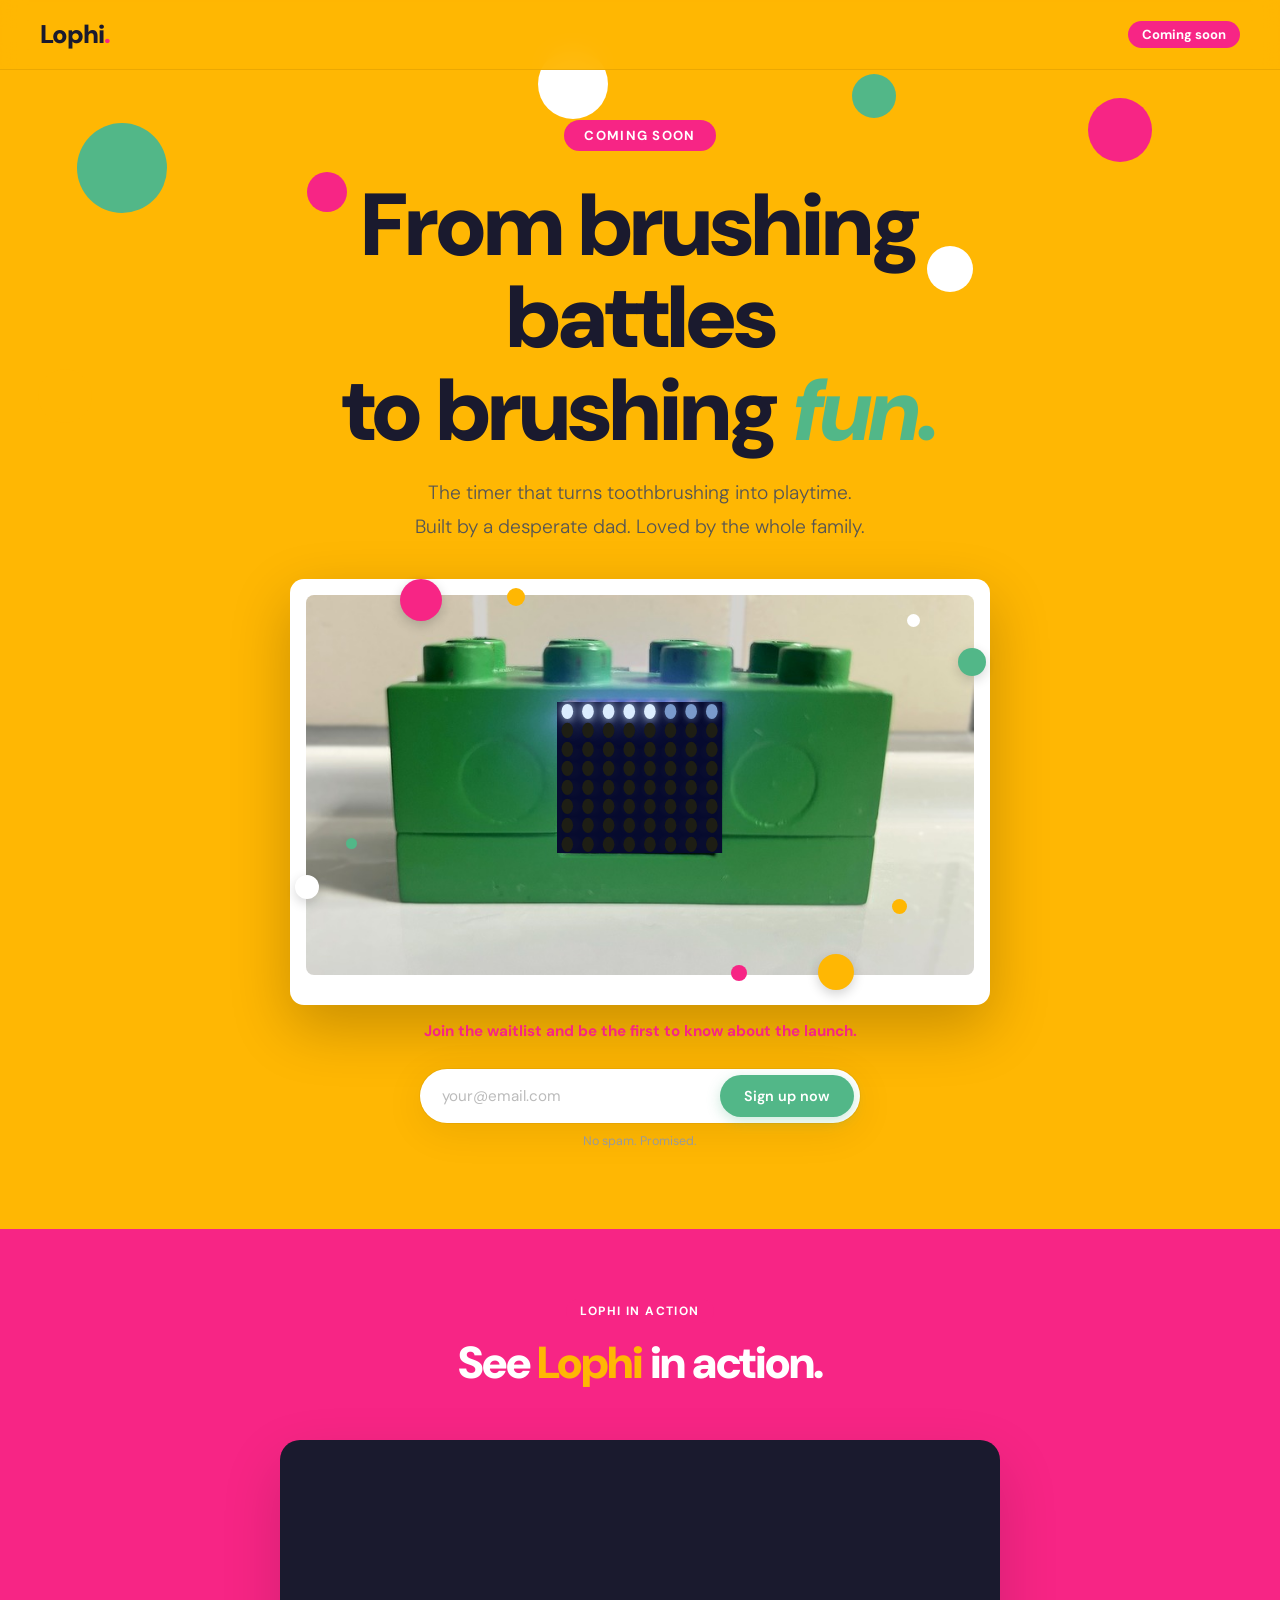
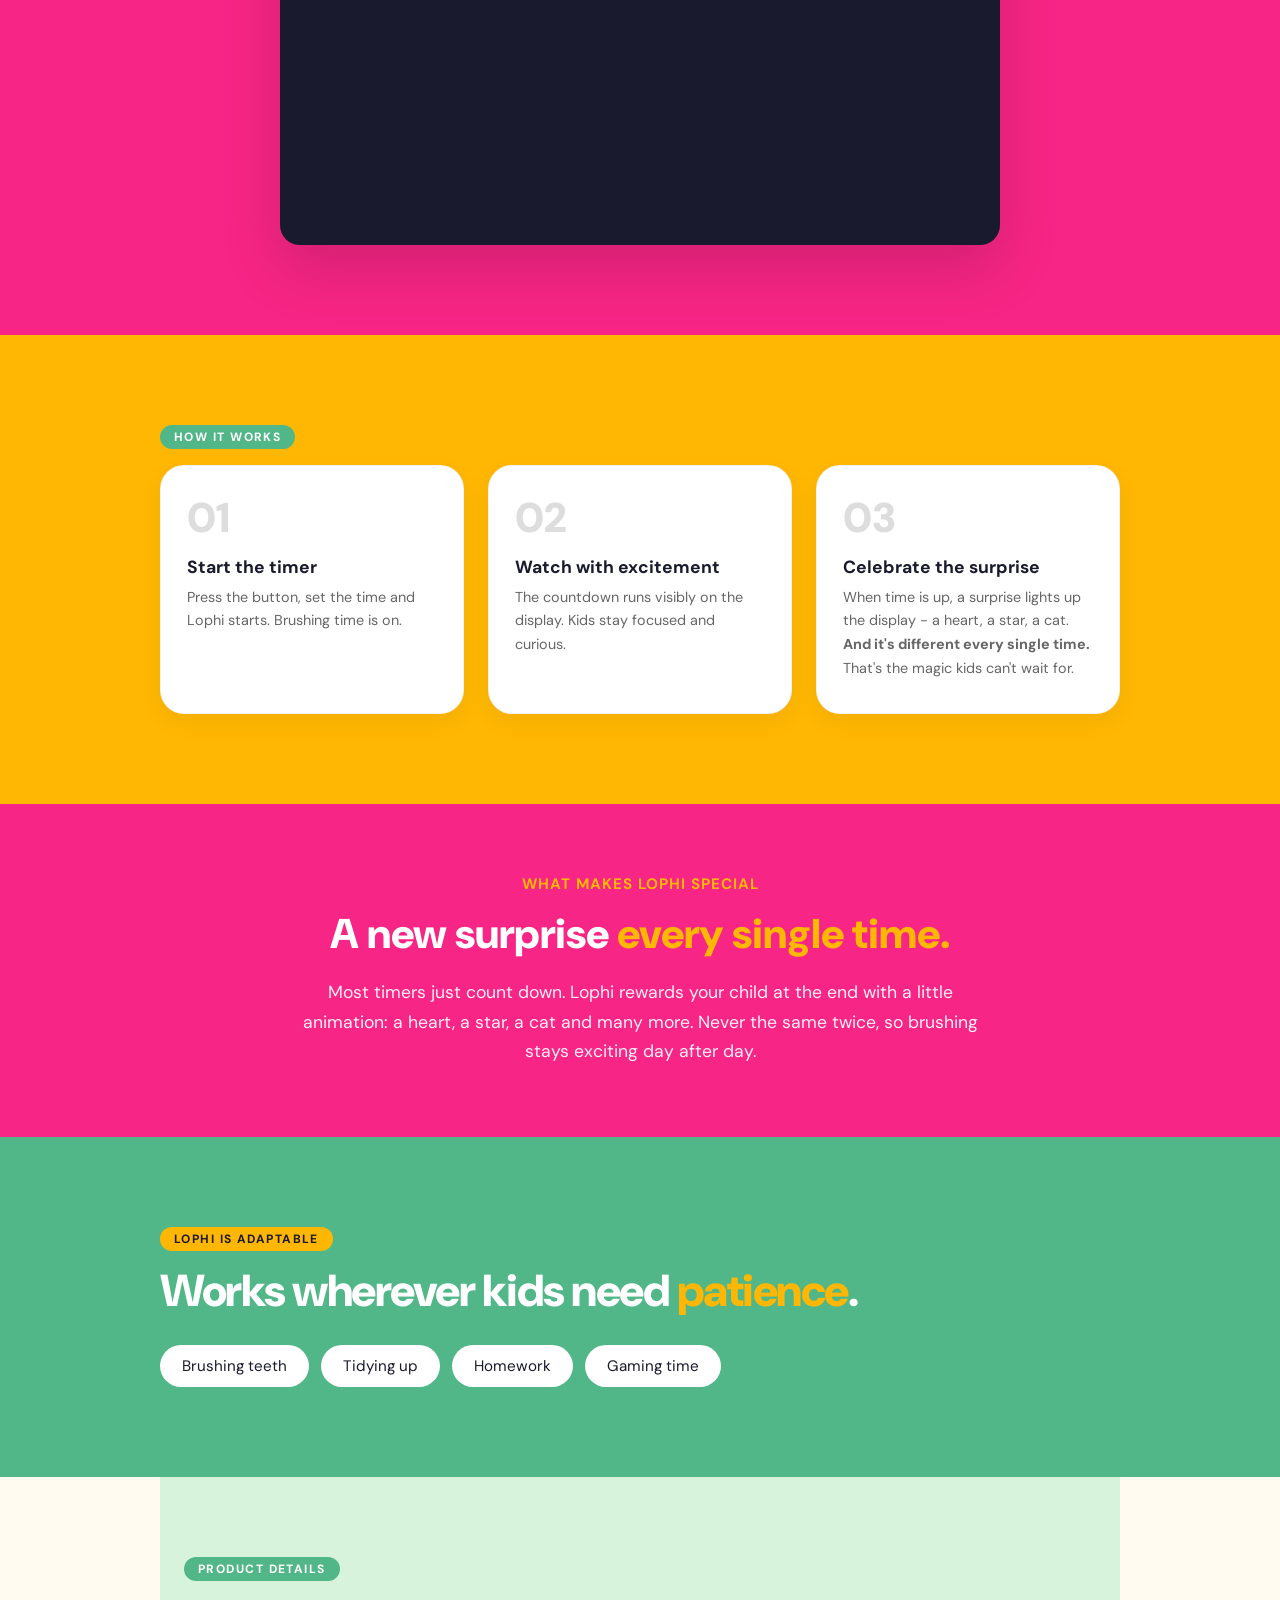
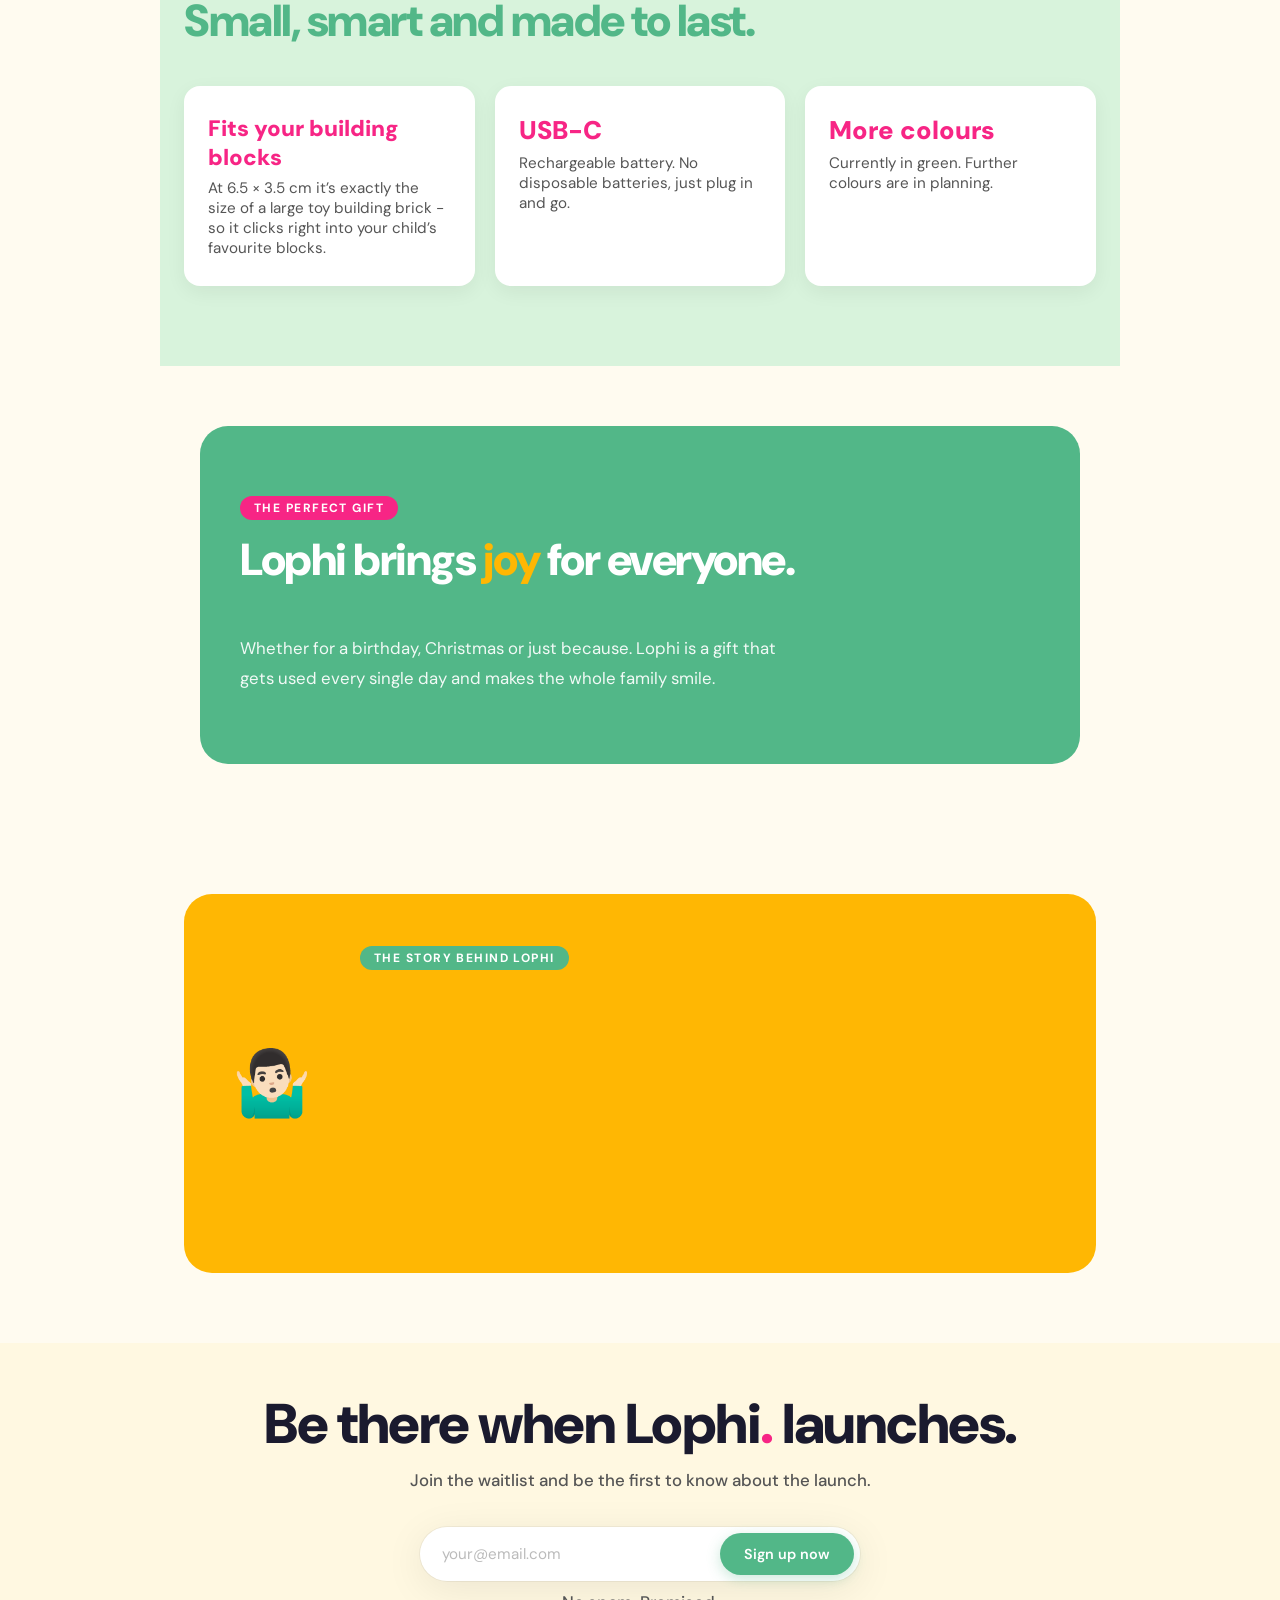
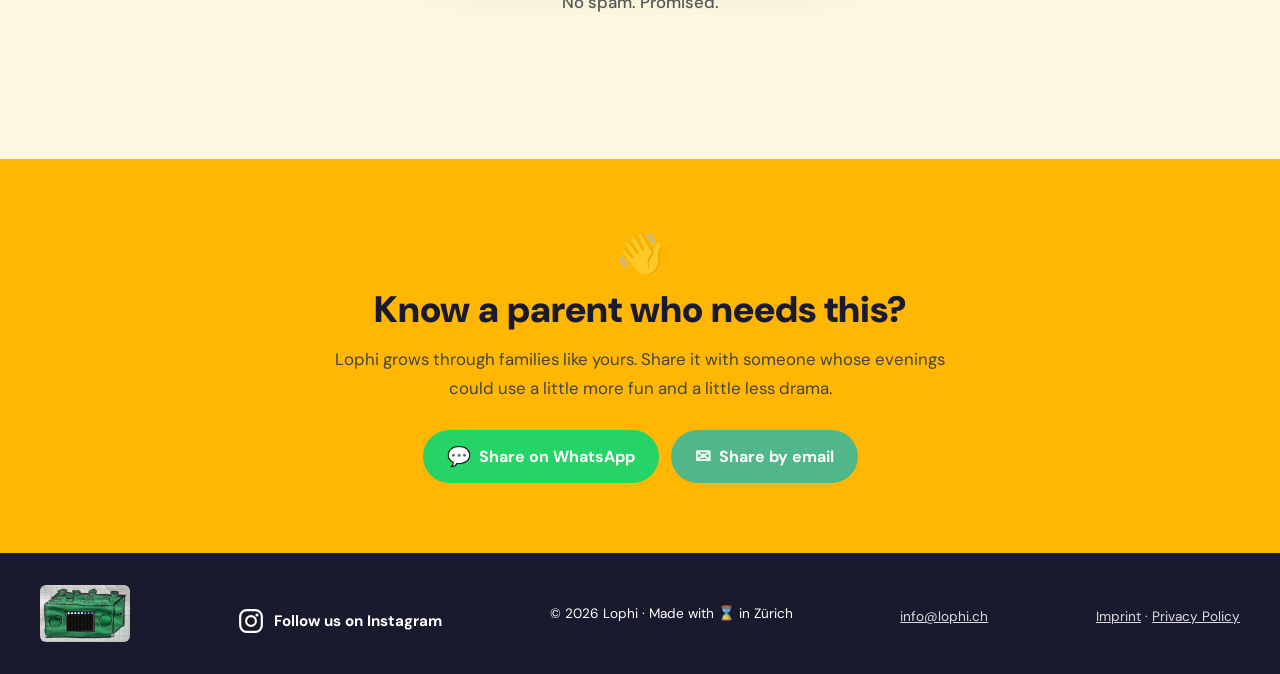
==== index.html @ 9a879c63 "update" ====
<!--
Created by: reschmann
Last Updated: 2026-06-12
-->
<!DOCTYPE html>
<html lang="en">
<head>
<meta charset="UTF-8">
<meta name="google-site-verification" content="Vg7aLZ9QZycex9nQWI8i2uKVIHN4Tl6NY2hvF-HT9O4" />
<meta name="viewport" content="width=device-width, initial-scale=1.0">
<title>. Lophi - time made fun .</title>

<!-- ===== SOCIAL / WHATSAPP PREVIEW ===== -->
<meta property="og:type" content="website">
<meta property="og:title" content="Lophi – From brushing battles to brushing fun.">
<meta property="og:description" content="The timer that turns toothbrushing into playtime. Join the waitlist!">
<meta property="og:image" content="https://www.lophi.ch/lophi-preview.png">
<meta property="og:image:width" content="1040">
<meta property="og:image:height" content="662">
<meta property="og:url" content="https://www.lophi.ch/">
<meta property="og:site_name" content="Lophi">

<!-- Twitter Card -->
<meta name="twitter:card" content="summary_large_image">
<meta name="twitter:title" content="Lophi – From brushing battles to brushing fun.">
<meta name="twitter:description" content="The timer that turns toothbrushing into playtime. Join the waitlist!">
<meta name="twitter:image" content="https://www.lophi.ch/lophi-preview.png">

<meta name="description" content="The timer that turns toothbrushing into playtime. Built by a desperate dad. Join the waitlist!">
<link href="https://fonts.googleapis.com/css2?family=DM+Sans:wght@300;400;500;900&display=swap" rel="stylesheet">
<link rel="stylesheet" href="style.css">
</head>
<body id="top">

<nav>
  <a class="logo" href="#top" aria-label="Home - back to top">Lophi<span>.</span></a>
  <div class="nav-badge">Coming soon</div>
</nav>

<section class="hero">
  <!-- Playful decorations (top + edges only, away from text) -->
  <div class="hero-deco" style="width:90px; height:90px; background:#52B788; top:10%; left:6%;"></div>
  <div class="hero-deco" style="width:64px; height:64px; background:#F72585; top:8%; right:10%;"></div>
  <div class="hero-deco" style="width:54px; height:54px; background:#FFB703; top:30%; left:3%;"></div>
  <div class="hero-deco" style="width:44px; height:44px; background:#52B788; top:6%; right:30%;"></div>
  <div class="hero-deco" style="width:46px; height:46px; background:#ffffff; top:20%; right:24%;"></div>
  <div class="hero-deco" style="width:40px; height:40px; background:#F72585; top:14%; left:24%;"></div>
  <div class="hero-deco" style="width:70px; height:70px; background:#ffffff; top:4%; left:42%;"></div>


  <div class="hero-badge">Coming soon</div>
  <h1>From brushing battles<br>to brushing <em class="highlight" style="font-style:italic;">fun.</em></h1>
  <p class="subheadline">The timer that turns toothbrushing into playtime.<br>Built by a desperate dad. Loved by the whole family.</p>

  <div class="timer-demo">
    <div class="polaroid-frame" style="display:inline-block; background:#fff; padding:16px 16px 30px; border-radius:14px; box-shadow:0 22px 60px rgba(0,0,0,0.22); max-width:92%;">
      <div class="lophi-illustration" style="width:728px; max-width:100%; aspect-ratio:800/455; position:relative; display:block;">
        <img src="[data-uri]" style="width:100%; height:100%; display:block; border-radius:8px;" alt="Lophi Timer"/>
        <svg id="lophiSVG" viewBox="0 0 154 109" preserveAspectRatio="none" style="position:absolute; left:37.62%; top:28%; width:24.75%; height:40%;" xmlns="http://www.w3.org/2000/svg">
        <rect x="0" y="0" width="154" height="109" fill="#070b2e" opacity="0.98"/>
        <g id="dotMatrixSVG"></g>
      </svg>
        <!-- Scattered dots over the photo - varied natural sizes -->
        <div style="position:absolute; width:42px; height:42px; border-radius:50%; background:#F72585; top:-16px; left:14%; box-shadow:0 4px 12px rgba(0,0,0,0.18);"></div>
        <div style="position:absolute; width:18px; height:18px; border-radius:50%; background:#FFB703; top:-7px; left:30%;"></div>
        <div style="position:absolute; width:28px; height:28px; border-radius:50%; background:#52B788; top:14%; right:-12px; box-shadow:0 4px 12px rgba(0,0,0,0.16);"></div>
        <div style="position:absolute; width:13px; height:13px; border-radius:50%; background:#fff; top:5%; right:8%;"></div>
        <div style="position:absolute; width:36px; height:36px; border-radius:50%; background:#FFB703; bottom:-15px; right:18%; box-shadow:0 4px 12px rgba(0,0,0,0.18);"></div>
        <div style="position:absolute; width:16px; height:16px; border-radius:50%; background:#F72585; bottom:-6px; right:34%;"></div>
        <div style="position:absolute; width:24px; height:24px; border-radius:50%; background:#fff; bottom:20%; left:-11px; box-shadow:0 4px 12px rgba(0,0,0,0.16);"></div>
        <div style="position:absolute; width:11px; height:11px; border-radius:50%; background:#52B788; top:64%; left:6%;"></div>
        <div style="position:absolute; width:15px; height:15px; border-radius:50%; background:#FFB703; top:80%; right:10%;"></div>
      </div>
    </div>
  </div>


  <p class="waitlist-hint">Join the waitlist and be the first to know about the launch.</p>
  <div class="cta-wrap">
    <form action="https://lophi.us17.list-manage.com/subscribe/post?u=5261624546fb04c4567b1ec64&id=d924d58833&f_id=008ac3e3f0" method="post" target="_blank" style="width:100%;">
      <div class="cta-form">
        <input type="email" name="EMAIL" placeholder="your@email.com" required />
        <button type="submit" class="cta-btn">Sign up now</button>
      </div>
      <div aria-hidden="true" class="mc-hidden"><input type="text" name="b_5261624546fb04c4567b1ec64_d924d58833" tabindex="-1" value=""></div>
    </form>
    <p class="cta-micro">No spam. Promised.</p>
  </div>
</section>

<section class="video-section" style="background: var(--lego-pink);">
  <div class="video-inner">
    <div style="text-align:center; width:100%;">
      <p class="section-tag reveal" style="background: var(--lego-pink);">Lophi in action</p>
      <h2 class="section-title reveal" style="margin-bottom:24px; color:white;">See <span style="color: var(--lego-yellow);">Lophi</span> in action.</h2>
    </div>
<div class="video-player-wrap reveal">
      <iframe width="100%" height="100%" src="https://www.youtube-nocookie.com/embed/HDHD0s7-zRE?rel=0" title="Lophi in action" frameborder="0" allow="accelerometer; autoplay; clipboard-write; encrypted-media; gyroscope; picture-in-picture; web-share" allowfullscreen style="display:block; border:none;"></iframe>
    </div>

  </div>
</section>

<section class="section" style="background: var(--lego-yellow); max-width:none;">
  <div style="max-width:960px; margin:0 auto;">
  <p class="section-tag reveal" style="background: var(--lego-green);">How it works</p>
  <div class="steps">
    <div class="step reveal"><div class="step-num" style="color:#ddd;">01</div><h3 style="color: var(--night);">Start the timer</h3><p>Press the button, set the time and Lophi starts. Brushing time is on.</p></div>
    <div class="step reveal"><div class="step-num" style="color:#ddd;">02</div><h3 style="color: var(--night);">Watch with excitement</h3><p>The countdown runs visibly on the display. Kids stay focused and curious.</p></div>
    <div class="step reveal"><div class="step-num" style="color:#ddd;">03</div><h3 style="color: var(--night);">Celebrate the surprise</h3><p>When time is up, a surprise lights up the display - a heart, a star, a cat. <strong>And it's different every single time.</strong> That's the magic kids can't wait for.</p></div>
  </div>
  </div>
</section>


<section style="background: var(--lego-pink); padding: 70px 24px; text-align: center;">
  <div class="reveal" style="max-width: 680px; margin: 0 auto;">
    <p style="font-size: 0.95rem; font-weight: 700; letter-spacing: 1px; text-transform: uppercase; color: var(--lego-yellow); margin-bottom: 16px;">What makes Lophi special</p>
    <h2 class="zoom-in" style="font-size: clamp(1.8rem, 4.5vw, 2.6rem); font-weight: 900; color: #fff; line-height: 1.2; margin-bottom: 18px;">A new surprise <span style="color: var(--lego-yellow);">every single time.</span></h2>
    <p style="font-size: 1.1rem; color: rgba(255,255,255,0.92); line-height: 1.7;">Most timers just count down. Lophi rewards your child at the end with a little animation: a heart, a star, a cat and many more. Never the same twice, so brushing stays exciting day after day.</p>
  </div>
  </div>
</section>

<section class="usecases-bg">
  <div class="usecases-inner">
    <p class="section-tag reveal" style="background: var(--lego-yellow); color: var(--night);">Lophi is adaptable</p>
    <h2 class="section-title reveal" style="color:white;">Works wherever kids need <span style="color: var(--lego-yellow);">patience</span>.</h2>
    <div class="tags-wrap reveal">
      <div class="tag" style="background: white; color: var(--night); border: none;">Brushing teeth</div>
      <div class="tag" style="background: white; color: var(--night); border: none;">Tidying up</div>
      <div class="tag" style="background: white; color: var(--night); border: none;">Homework</div>
      <div class="tag" style="background: white; color: var(--night); border: none;">Gaming time</div>
    </div>
  </div>
</section>


<section class="section" style="padding: 80px 24px; background: var(--lego-green-pale, #D8F3DC);">
  <div style="max-width: 920px; margin: 0 auto;">
    <p class="section-tag reveal" style="background: var(--lego-green); color: #fff; display:inline-block;">Product details</p>
    <h2 class="section-title reveal" style="color: var(--lego-green); margin-bottom: 40px;">Small, smart and made to last.</h2>
    <div class="reveal" style="display: grid; grid-template-columns: repeat(auto-fit, minmax(200px, 1fr)); gap: 20px;">
      <div style="background:#fff; border-radius:16px; padding:28px 24px; box-shadow:0 6px 20px rgba(0,0,0,0.06);">
        <div style="font-size:1.4rem; font-weight:900; color:var(--lego-pink); margin-bottom:6px;">Fits your building blocks</div>
        <div style="font-size:0.95rem; color:#555;">At 6.5 &times; 3.5 cm it&rsquo;s exactly the size of a large toy building brick - so it clicks right into your child&rsquo;s favourite blocks.</div>
      </div>
      <div style="background:#fff; border-radius:16px; padding:28px 24px; box-shadow:0 6px 20px rgba(0,0,0,0.06);">
        <div style="font-size:1.6rem; font-weight:900; color:var(--lego-pink); margin-bottom:6px;">USB-C</div>
        <div style="font-size:0.95rem; color:#555;">Rechargeable battery. No disposable batteries, just plug in and go.</div>
      </div>
      <div style="background:#fff; border-radius:16px; padding:28px 24px; box-shadow:0 6px 20px rgba(0,0,0,0.06);">
        <div style="font-size:1.6rem; font-weight:900; color:var(--lego-pink); margin-bottom:6px;">More colours</div>
        <div style="font-size:0.95rem; color:#555;">Currently in green. Further colours are in planning.</div>
      </div>
    </div>
  </div>
</section>

<section class="gift-section">
  <p class="section-tag reveal" style="background: var(--lego-pink);">The perfect gift</p>
  <h2 class="section-title reveal" style="color:white;">Lophi brings <span style="color: var(--lego-yellow);">joy</span> for everyone.</h2>
  <p class="reveal" style="font-size:1.05rem; color:rgba(255,255,255,0.92); line-height:1.8; max-width:560px;">Whether for a birthday, Christmas or just because. Lophi is a gift that gets used every single day and makes the whole family smile.</p>
</section>

<section class="section" style="padding: 70px 24px;">
  <div style="background: var(--lego-yellow); border-radius: 28px; padding: 52px 48px; display: flex; align-items: center; gap: 48px; flex-wrap: wrap;">
    <div style="font-size: 4rem; flex-shrink: 0;">&#129335;&#127995;&#8205;&#9794;&#65039;</div>
    <div style="flex: 1; min-width: 240px;">
      <p class="section-tag reveal" style="background: var(--lego-green); color: white;">The story behind Lophi</p>
      <h2 class="reveal" style="font-size: clamp(1.4rem, 3vw, 2rem); font-weight: 900; letter-spacing: -1px; margin-bottom: 16px; line-height: 1.25; color: var(--night);">Built by a desperate dad. Loved by the whole family.</h2>
      <p class="reveal" style="font-size: 0.97rem; color: #444; line-height: 1.8;">A dad who is a creative maker built something. What started as a homemade prototype in Zurich is now Lophi. Loved by the whole family.<br><br>By the way: the name <strong>Lophi</strong> is a blend of his two daughters' names. A little family secret built right into the product.</p>
    </div>
  </div>
</section>

<section class="final-cta">
  <h2>Be there when <span class="brand-word">Lophi<span class="brand-dot">.</span></span> launches.</h2>
  <p>Join the waitlist and be the first to know about the launch.</p>
  <div class="cta-wrap">
    <form action="https://lophi.us17.list-manage.com/subscribe/post?u=5261624546fb04c4567b1ec64&id=d924d58833&f_id=008ac3e3f0" method="post" target="_blank" style="width:100%;">
      <div class="cta-form">
        <input type="email" name="EMAIL" placeholder="your@email.com" required />
        <button type="submit" class="cta-btn">Sign up now</button>
      </div>
      <div aria-hidden="true" class="mc-hidden"><input type="text" name="b_5261624546fb04c4567b1ec64_d924d58833" tabindex="-1" value=""></div>
    </form>
    <p class="cta-micro">No spam. Promised.</p>
  </div>
</section>


<section style="background: var(--lego-yellow); padding: 70px 24px; text-align: center;">
  <div class="reveal" style="max-width: 640px; margin: 0 auto;">
    <div style="font-size: 2.4rem; margin-bottom: 8px;">&#128075;</div>
    <h2 style="font-size: clamp(1.6rem, 4.5vw, 2.3rem); font-weight: 900; color: var(--night); line-height: 1.2; margin-bottom: 14px;">Know a parent who needs this?</h2>
    <p style="font-size: 1.05rem; color: #444; line-height: 1.7; margin-bottom: 28px;">Lophi grows through families like yours. Share it with someone whose evenings could use a little more fun and a little less drama.</p>
    <div style="display: flex; flex-wrap: wrap; gap: 12px; justify-content: center;">
      <a id="shareWhatsApp" href="#" target="_blank" rel="noopener noreferrer" style="display:inline-flex; align-items:center; gap:8px; background:#25D366; color:#fff; padding:14px 24px; border-radius:999px; font-weight:700; text-decoration:none; font-size:1rem;">
        <span style="font-size:1.2rem;">&#128172;</span> Share on WhatsApp
      </a>
      <a id="shareEmail" href="#" style="display:inline-flex; align-items:center; gap:8px; background:var(--lego-green); color:#fff; padding:14px 24px; border-radius:999px; font-weight:700; text-decoration:none; font-size:1rem;">
        <span style="font-size:1.2rem;">&#9993;</span> Share by email
      </a>
    </div>
  </div>
</section>

<footer>
  <div style="display:flex; align-items:center; gap:16px;">
    <div class="lophi-illustration" style="width:90px; aspect-ratio:520/331; position:relative; display:inline-block; flex-shrink:0;">
      <img src="[data-uri]" style="width:100%; height:100%; display:block; border-radius:6px;" alt="Lophi"/>
      <svg id="lophiSVGFooter" viewBox="0 0 154 109" preserveAspectRatio="none" style="position:absolute; left:30.00%; top:47.13%; width:29.62%; height:32.93%;" xmlns="http://www.w3.org/2000/svg">
        <rect x="0" y="0" width="154" height="109" fill="#050408" opacity="0.96"/>
        <g id="dotMatrixSVGFooter"></g>
      </svg>
    </div>
  </div>
  <div style="margin-top:18px;">
    <a href="https://www.instagram.com/lophi.timer/" target="_blank" rel="noopener" style="display:inline-flex; align-items:center; gap:10px; color:inherit; text-decoration:none; font-weight:700; font-size:0.95rem;">
      <svg width="26" height="26" viewBox="0 0 24 24" fill="none" xmlns="http://www.w3.org/2000/svg" style="flex-shrink:0;">
        <rect x="2" y="2" width="20" height="20" rx="6" stroke="currentColor" stroke-width="2"/>
        <circle cx="12" cy="12" r="4.5" stroke="currentColor" stroke-width="2"/>
        <circle cx="17.5" cy="6.5" r="1.4" fill="currentColor"/>
      </svg>
      <span>Follow us on Instagram</span>
    </a>
  </div>
  <div>&copy; 2026 Lophi &middot; Made with &#8987; in Z&uuml;rich</div>
  <div style="margin-top:6px; font-size:0.85rem; opacity:0.85;">
    <a href="mailto:info@lophi.ch" style="color:inherit; text-decoration:underline;">info@lophi.ch</a>
  </div>
  <div style="margin-top:6px; font-size:0.85rem; opacity:0.85;">
    <a href="imprint.html" style="color:inherit; text-decoration:underline;">Imprint</a>
    &middot;
    <a href="privacy.html" style="color:inherit; text-decoration:underline;">Privacy Policy</a>
  </div>
</footer>

<script>
  const reveals = document.querySelectorAll('.reveal');
  const obsReveal = new IntersectionObserver(entries => {
    entries.forEach((e,i) => { if(e.isIntersecting) setTimeout(()=>e.target.classList.add('visible'),i*80); });
  }, { threshold: 0.12 });
  reveals.forEach(r => obsReveal.observe(r));

  const zoomEls = document.querySelectorAll('.zoom-in');
  const obsZoom = new IntersectionObserver(entries => {
    entries.forEach(e => {
      if (e.isIntersecting) {
        e.target.classList.remove('visible');
        void e.target.offsetWidth; // reflow to restart animation
        e.target.classList.add('visible');
      } else {
        e.target.classList.remove('visible');
      }
    });
  }, { threshold: 0.2 });
  zoomEls.forEach(el => obsZoom.observe(el));

  const COLS = 8, ROWS = 8, TOTAL = 64;
  //const CYCLE_MS = 100, TICK_MS = 200, TRAIL = 3;
  const CYCLE_MS = 20000, TICK_MS = 200, TRAIL = 3;
  const PATH = [];
  for (let r = 0; r < ROWS; r++) {
    if (r % 2 === 0) { for (let c = 0; c < COLS; c++) PATH.push(r*COLS+c); }
    else { for (let c = COLS-1; c >= 0; c--) PATH.push(r*COLS+c); }
  }
  const HEART = [[0,1,1,0,0,1,1,0],[1,1,1,1,1,1,1,1],[1,1,1,1,1,1,1,1],[0,1,1,1,1,1,1,0],[0,0,1,1,1,1,0,0],[0,0,0,1,1,0,0,0],[0,0,0,0,0,0,0,0],[0,0,0,0,0,0,0,0]];
  //const STAR = [[0,0,0,1,1,0,0,0],[0,1,0,1,1,0,1,0],[0,0,1,1,1,1,0,0],[1,1,1,1,1,1,1,1],[1,1,1,1,1,1,1,1],[0,0,1,1,1,1,0,0],[0,1,0,1,1,0,1,0],[0,0,0,1,1,0,0,0]];
  const CAT = [[0,1,0,0,0,0,1,0],[1,1,1,0,0,1,1,1],[1,1,1,1,1,1,1,1],[1,0,1,1,1,1,0,1],[1,1,1,1,1,1,1,1],[1,1,1,0,0,1,1,1],[1,1,1,1,1,1,1,1],[0,0,1,1,1,1,0,0]];
  const SMILEY = [[0,0,0,0,0,0,0,0],[0,1,1,0,0,1,1,0],[0,1,1,0,0,1,1,0],[0,0,0,0,0,0,0,0],[1,0,0,1,1,0,0,1],[0,1,0,0,0,0,1,0],[0,0,1,1,1,1,0,0],[0,0,0,0,0,0,0,0]];
  const ICON1 = [[0,0,0,0,1,1,0,0],[0,0,0,0,0,1,1,1],[0,0,0,0,1,1,1,1],[0,0,0,0,1,1,0,0],[1,1,1,1,1,1,0,0],[1,1,1,1,1,1,0,0],[0,1,0,0,1,0,1,0],[1,0,0,0,1,0,0,1]];
  const ICON2 = [[0,1,0,0,0,0,0,0],[1,1,0,0,0,0,0,0],[1,1,1,1,1,1,0,0],[0,0,1,1,1,1,1,0],[0,0,1,1,1,1,0,1],[0,0,1,0,0,1,0,0],[0,1,0,0,1,1,0,0],[0,0,0,0,0,0,0,0]];
  const ICON3 = [[0,0,1,1,1,1,0,0],[0,1,1,1,1,1,1,0],[1,1,0,1,1,1,0,0],[1,1,1,1,1,0,0,0],[1,1,1,1,0,0,0,1],[1,1,1,1,1,0,0,0],[0,1,1,1,1,1,1,0],[0,0,1,1,1,1,1,0]];
  const SMILE = [[0,0,1,1,1,1,0,0],[0,1,0,0,0,0,1,0],[1,0,1,0,0,1,0,1],[1,0,0,0,0,0,0,1],[1,0,1,0,0,1,0,1],[1,0,0,1,1,0,0,1],[0,1,0,0,0,0,1,0],[0,0,1,1,1,1,0,0]];
  const SURPRISES = [HEART, CAT, SMILEY, ICON1, ICON2, ICON3, SMILE];
  let sIdx = 0, headPos = 0, surprise = false;
  const STEPS_PER_TICK = TOTAL / (CYCLE_MS / TICK_MS);
  const GAP_X = 19.250, GAP_Y = 13.625, DOT_R = 5.45;

  // Build dot arrays for both hero and footer displays
  function buildDots(containerId) {
    const g = document.getElementById(containerId);
    if (!g) return [];
    g.innerHTML = '';
    const dots = [];
    for (let r = 0; r < 8; r++) for (let c = 0; c < 8; c++) {
      const circle = document.createElementNS('http://www.w3.org/2000/svg','circle');
      circle.setAttribute('cx', (c + 0.5) * GAP_X);
      circle.setAttribute('cy', (r + 0.5) * GAP_Y);
      circle.setAttribute('r', DOT_R);
      circle.setAttribute('class', 'dm-dot');
      g.appendChild(circle); dots.push(circle);
    }
    return dots;
  }
  const displays = [buildDots('dotMatrixSVG'), buildDots('dotMatrixSVGFooter')].filter(d => d.length);

  function renderSnake() {
    const head = Math.floor(headPos);
    const cells = Array(TOTAL).fill(0);
    for (let i = 0; i <= head && i < TOTAL; i++) cells[PATH[i]] = (head - i < TRAIL) ? 2 : 1;
    displays.forEach(dots => {
      dots.forEach((dot, i) => { dot.setAttribute('class', cells[i] === 1 ? 'dm-dot on' : cells[i] === 2 ? 'dm-dot trail' : 'dm-dot'); });
    });
  }
  function renderPattern(pat) {
    const flat = pat.flat();
    displays.forEach(dots => {
      dots.forEach((dot, i) => { dot.setAttribute('class', flat[i] ? 'dm-dot dim' : 'dm-dot'); });
    });
  }
  function tick() {
    if (surprise) return;
    headPos += STEPS_PER_TICK;
    if (headPos >= TOTAL - 1) {
      headPos = TOTAL - 1; renderSnake(); surprise = true;
      setTimeout(() => { renderPattern(SURPRISES[sIdx++ % SURPRISES.length]); setTimeout(() => { surprise = false; headPos = 0; }, 2200); }, 300);
      return;
    }
    renderSnake();
  }
  renderSnake();
  setInterval(tick, TICK_MS);
</script>

<script>
  (function() {
    var shareUrl = window.location.href.split('#')[0];
    var shareText = "Check out Lophi - a playful timer that turns toothbrushing into fun for kids! Join the waitlist:";
    var wa = document.getElementById('shareWhatsApp');
    if (wa) wa.href = "https://wa.me/?text=" + encodeURIComponent(shareText + " " + shareUrl);
    var em = document.getElementById('shareEmail');
    if (em) em.href = "mailto:?subject=" + encodeURIComponent("You have to see this: Lophi") + "&body=" + encodeURIComponent(shareText + " " + shareUrl);
  })();
</script>
</body>
</html>
---- style.css ----
*, *::before, *::after { box-sizing: border-box; margin: 0; padding: 0; }
:root {
  --green: #2D6A4F; --green-light: #52B788; --green-pale: #D8F3DC;
  --accent: #2D6A4F; --accent-light: #52B788; --accent-pale: #D8F3DC;
  --night: #1a1a2e; --bg: #FFFBF0;
  --lego-red: #E63946; --lego-yellow: #FFB703; --lego-blue: #4895EF; --lego-green: #52B788; --lego-pink: #F72585;
}
html { scroll-behavior: smooth; }
body { background: var(--bg); font-family: 'DM Sans', sans-serif; color: var(--night); overflow-x: hidden; }
nav { position: fixed; top: 0; width: 100%; z-index: 100; padding: 18px 40px; display: flex; justify-content: space-between; align-items: center; background: rgba(255,183,3,0.95); backdrop-filter: blur(12px); border-bottom: 1px solid rgba(0,0,0,0.08); }
.logo { font-size: 1.6rem; font-weight: 900; color: var(--night); letter-spacing: -1px; text-decoration: none; }
.logo span { color: var(--lego-pink); }
.nav-badge { font-size: 0.82rem; color: white; font-weight: 700; background: var(--lego-pink); padding: 5px 14px; border-radius: 100px; }
.hero { min-height: 100vh; display: flex; flex-direction: column; justify-content: center; align-items: center; text-align: center; padding: 120px 24px 80px; position: relative; overflow: hidden; background: #FFB703; }
.blob { position: absolute; border-radius: 50%; filter: blur(80px); opacity: 0.3; animation: float 9s ease-in-out infinite; }
.blob-1 { width: 340px; height: 340px; background: var(--lego-yellow); top: 3%; left: -8%; }
.blob-2 { width: 260px; height: 260px; background: var(--lego-blue); top: 48%; right: -6%; animation-delay: -3s; }
.blob-3 { width: 220px; height: 220px; background: var(--lego-red); bottom: 5%; left: 18%; animation-delay: -5s; }
.blob-4 { width: 200px; height: 200px; background: var(--lego-green); top: 18%; right: 12%; animation-delay: -2s; }
.blob-5 { width: 180px; height: 180px; background: var(--lego-pink); bottom: 20%; right: 25%; animation-delay: -4s; }
@keyframes float { 0%,100% { transform: translateY(0); } 50% { transform: translateY(-28px); } }
.hero-badge { display: inline-block; background: var(--lego-pink); color: white; font-size: 0.82rem; font-weight: 700; letter-spacing: 0.1em; text-transform: uppercase; padding: 7px 20px; border-radius: 100px; margin-bottom: 28px; animation: fadeUp 0.6s ease both; }
h1 { font-size: clamp(2.8rem, 8vw, 5.5rem); font-weight: 900; line-height: 1.05; letter-spacing: -2px; max-width: 780px; margin-bottom: 20px; animation: fadeUp 0.6s 0.1s ease both; color: var(--night); }
h1 .highlight { color: var(--lego-green); }
.subheadline { font-size: clamp(1rem, 2.5vw, 1.2rem); font-weight: 300; color: #555; max-width: 500px; line-height: 1.75; margin-bottom: 36px; animation: fadeUp 0.6s 0.2s ease both; }
.waitlist-hint { font-size: 0.95rem; color: var(--lego-pink); font-weight: 700; margin-bottom: 28px; animation: fadeUp 0.6s 0.28s ease both; }
.timer-demo { margin: 0 auto 16px; animation: fadeUp 0.6s 0.15s ease both; display: flex; justify-content: center; }
.lophi-illustration { position: relative; display: inline-block; }
.dm-dot { fill: #1e1e14; transition: fill 0.12s, filter 0.12s; }
.dm-dot.on { fill: #ddeeff; filter: drop-shadow(0 0 4px rgba(200,225,255,0.95)) drop-shadow(0 0 9px rgba(160,195,255,0.5)); }
.dm-dot.trail { fill: #7a9acc; filter: drop-shadow(0 0 3px rgba(122,154,204,0.6)); }
.dm-dot.dim { fill: #aac0ff; filter: drop-shadow(0 0 4px rgba(170,192,255,0.75)); }
.cta-wrap { width: 100%; max-width: 440px; animation: fadeUp 0.6s 0.35s ease both; }
.cta-form { display: flex; gap: 10px; background: white; border-radius: 100px; padding: 6px 6px 6px 22px; box-shadow: 0 8px 40px rgba(0,0,0,0.08), 0 0 0 1px rgba(0,0,0,0.05); }
.cta-form input { flex: 1; border: none; outline: none; background: transparent; font-family: 'DM Sans', sans-serif; font-size: 0.95rem; color: var(--night); }
.cta-form input::placeholder { color: #bbb; }
.cta-btn { background: var(--lego-green); color: white; border: none; border-radius: 100px; padding: 12px 24px; font-family: 'DM Sans', sans-serif; font-size: 0.9rem; font-weight: 600; cursor: pointer; transition: all 0.2s; white-space: nowrap; box-shadow: 0 4px 14px rgba(82,183,136,0.3); }
.cta-btn:hover { transform: scale(1.05); box-shadow: 0 6px 20px rgba(82,183,136,0.45); }
.cta-micro { font-size: 0.78rem; color: #999; margin-top: 10px; text-align: center; }
.mc-hidden { position: absolute; left: -5000px; }
.section { padding: 90px 24px; max-width: 960px; margin: 0 auto; }
.section-tag { display: inline-block; font-size: 0.75rem; text-transform: uppercase; letter-spacing: 0.12em; color: white; background: var(--lego-green); font-weight: 700; margin-bottom: 16px; padding: 4px 14px; border-radius: 100px; }
.section-title { font-size: clamp(1.8rem, 4vw, 2.8rem); font-weight: 900; letter-spacing: -1.5px; margin-bottom: 48px; line-height: 1.1; }
.steps { display: grid; grid-template-columns: repeat(auto-fit, minmax(220px, 1fr)); gap: 24px; }
.step { background: white; border-radius: 24px; padding: 32px 26px; transition: transform 0.2s, box-shadow 0.2s; border: 1px solid rgba(0,0,0,0.05); box-shadow: 0 8px 24px rgba(0,0,0,0.05); }
.step:hover { transform: translateY(-5px); box-shadow: 0 20px 50px rgba(0,0,0,0.07); }
.step-num { font-size: 2.6rem; font-weight: 900; color: var(--green-pale); line-height: 1; margin-bottom: 16px; }
.step h3 { font-size: 1.1rem; font-weight: 700; margin-bottom: 8px; color: var(--green); }
.step p { font-size: 0.9rem; color: #666; line-height: 1.65; }
.video-section { padding: 70px 24px 90px; }
.video-section .video-inner { max-width: 960px; margin: 0 auto; }
.video-inner { display: flex; flex-direction: column; align-items: center; gap: 28px; }
.video-player-wrap { width: 100%; max-width: 720px; background: var(--night); border-radius: 20px; overflow: hidden; box-shadow: 0 24px 60px rgba(0,0,0,0.15); aspect-ratio: 16/9; display: flex; align-items: center; justify-content: center; }
.video-player-wrap video { width: 100%; height: 100%; object-fit: cover; display: block; }
.video-placeholder { display: flex; flex-direction: column; align-items: center; gap: 14px; color: rgba(255,255,255,0.4); text-align: center; padding: 40px; }
.play-icon { width: 64px; height: 64px; background: rgba(255,255,255,0.08); border-radius: 50%; display: flex; align-items: center; justify-content: center; font-size: 1.6rem; border: 2px solid rgba(255,255,255,0.12); }
.upload-area { display: flex; flex-direction: column; align-items: center; gap: 10px; padding: 22px 32px; border: 2px dashed rgba(45,106,79,0.3); border-radius: 18px; background: white; cursor: pointer; transition: all 0.2s; text-align: center; width: 100%; max-width: 720px; }
.upload-area:hover, .upload-area.dragover { border-color: var(--green); background: var(--green-pale); }
.upload-label { font-weight: 600; color: var(--green); font-size: 0.95rem; }
.upload-hint { font-size: 0.80rem; color: #aaa; }
.upload-input { display: none; }
.upload-btn { background: var(--green); color: white; border: none; border-radius: 100px; padding: 10px 22px; font-family: 'DM Sans', sans-serif; font-size: 0.88rem; font-weight: 600; cursor: pointer; transition: all 0.2s; }
.upload-btn:hover { background: var(--green-light); }
.video-name { font-size: 0.82rem; color: var(--green); font-weight: 500; }
.usecases-bg { background: var(--lego-green); padding: 90px 24px; }
.usecases-inner { max-width: 960px; margin: 0 auto; }
.usecases-inner .section-tag { color: var(--accent-light); }
.usecases-inner .section-title { color: white; margin-bottom: 28px; }
.tags-wrap { display: flex; flex-wrap: wrap; gap: 12px; }
.tag { background: rgba(255,255,255,0.07); border: 1px solid rgba(255,255,255,0.12); border-radius: 100px; padding: 11px 22px; font-size: 0.95rem; color: white; transition: all 0.2s; }
.tag:hover { background: rgba(82,183,136,0.2); border-color: var(--accent-light); }
.gift-section { padding: 70px 40px; max-width: 880px; margin: 60px auto; background: var(--lego-green); border-radius: 28px; }
.final-cta { text-align: center; padding: 50px 24px 110px; background: #FFF8E1; }
.final-cta h2 { font-size: clamp(2rem, 5vw, 3.5rem); font-weight: 900; letter-spacing: -1.5px; margin-bottom: 14px; line-height: 1.1; color: var(--night); }
.final-cta h2 em { font-style: italic; color: var(--lego-green); }
.final-cta h2 .brand-word { font-style: normal; color: var(--night); }
.final-cta h2 .brand-dot { color: var(--lego-pink); }
.final-cta p { color: #555; margin-bottom: 36px; font-size: 1.05rem; font-weight: 500; }
.final-cta .cta-wrap { margin: 0 auto; }
footer { background: var(--night); border-top: none; padding: 32px 40px; display: flex; justify-content: space-between; align-items: center; flex-wrap: wrap; gap: 12px; font-size: 0.85rem; color: #ffffff; }
.footer-logo { font-size: 1.1rem; font-weight: 900; color: var(--lego-yellow); }

.hero-badge, .hero h1, .hero .subheadline, .hero .waitlist-hint, .hero .cta-wrap { position: relative; z-index: 2; }

/* Playful hero decorations */
.hero-deco { position: absolute; border-radius: 50%; z-index: 0; pointer-events: none; }
.timer-demo { position: relative; z-index: 2; }
.polaroid-frame { position: relative; z-index: 2; }

@keyframes fadeUp { from { opacity: 0; transform: translateY(24px); } to { opacity: 1; transform: translateY(0); } }
@keyframes zoomIn { from { opacity: 0; transform: scale(0.6); } to { opacity: 1; transform: scale(1); } }
.zoom-in { opacity: 0; transform: scale(0.6); transition: none; }
.zoom-in.visible { animation: zoomIn 0.65s cubic-bezier(0.22, 0.68, 0, 1.3) forwards; }
.reveal { opacity: 0; transform: translateY(28px); transition: opacity 0.7s ease, transform 0.7s ease; }
.reveal.visible { opacity: 1; transform: none; }

@media (max-width: 768px) {
  nav { padding: 14px 18px; }
  .logo { font-size: 1.4rem; }
  .nav-badge { font-size: 0.72rem; padding: 4px 11px; }

  .hero { padding: 100px 18px 60px; min-height: auto; }
  h1 { font-size: clamp(2.4rem, 11vw, 3.4rem); letter-spacing: -1.5px; margin-bottom: 16px; }
  .subheadline { font-size: 1rem; margin-bottom: 28px; }
  .hero-badge { font-size: 0.74rem; padding: 6px 16px; margin-bottom: 22px; }

  /* Timer illustration scales to screen width */
  .timer-demo { width: 100%; }
  .lophi-illustration { width: 100% !important; max-width: 360px; height: auto !important; }
  .lophi-illustration img { width: 100% !important; height: auto !important; }
  /* SVG overlay uses % so it scales with the image automatically */

  .cta-wrap { max-width: 100%; }
  .cta-form { flex-direction: column; border-radius: 18px; padding: 10px; gap: 8px; }
  .cta-form input { text-align: center; padding: 10px 0; font-size: 1rem; }
  .cta-btn { border-radius: 14px; padding: 15px; width: 100%; font-size: 1rem; }

  .section { padding: 60px 18px; }
  .section-title { font-size: clamp(1.6rem, 7vw, 2.2rem); margin-bottom: 32px; }
  .steps { grid-template-columns: 1fr; gap: 16px; }
  .step { padding: 28px 22px; }

  .video-section { padding: 50px 18px 60px; }
  .video-player-wrap { border-radius: 16px; }
  .upload-area { padding: 18px 20px; }

  .usecases-bg { padding: 60px 18px; }
  .tags-wrap { gap: 9px; }
  .tag { padding: 10px 18px; font-size: 0.9rem; }

  .gift-section { padding: 50px 26px; margin: 30px 16px; }

  /* Story section stacks vertically */
  .section[style*="padding: 70px 24px"] > div { flex-direction: column; gap: 24px !important; padding: 36px 28px !important; text-align: center; }

  .final-cta { padding: 40px 18px 80px; }
  .final-cta h2 { font-size: clamp(1.8rem, 8vw, 2.6rem); }

  footer { flex-direction: column; text-align: center; gap: 10px; padding: 28px 20px; }
}

@media (max-width: 400px) {
  h1 { font-size: 2.1rem; }
  .section-title { font-size: 1.5rem; }
  .lophi-illustration { max-width: 300px; }
}
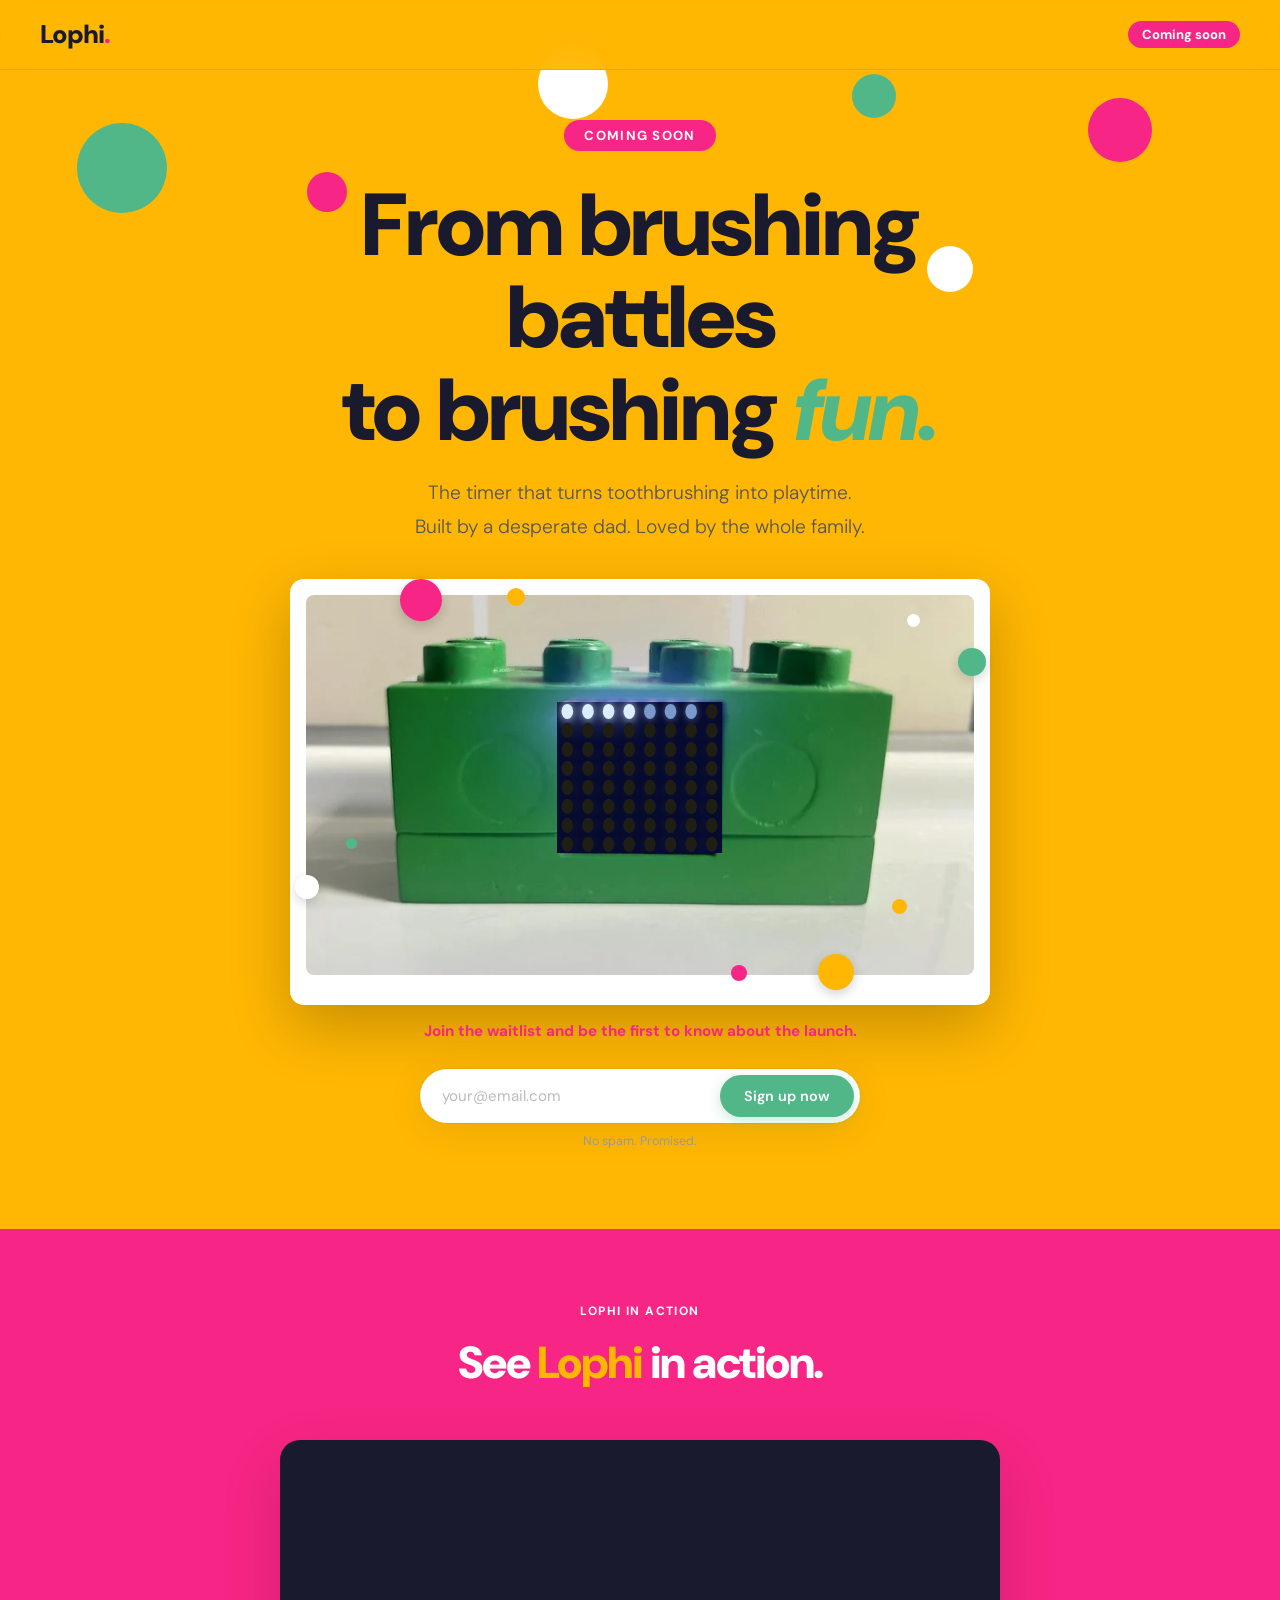
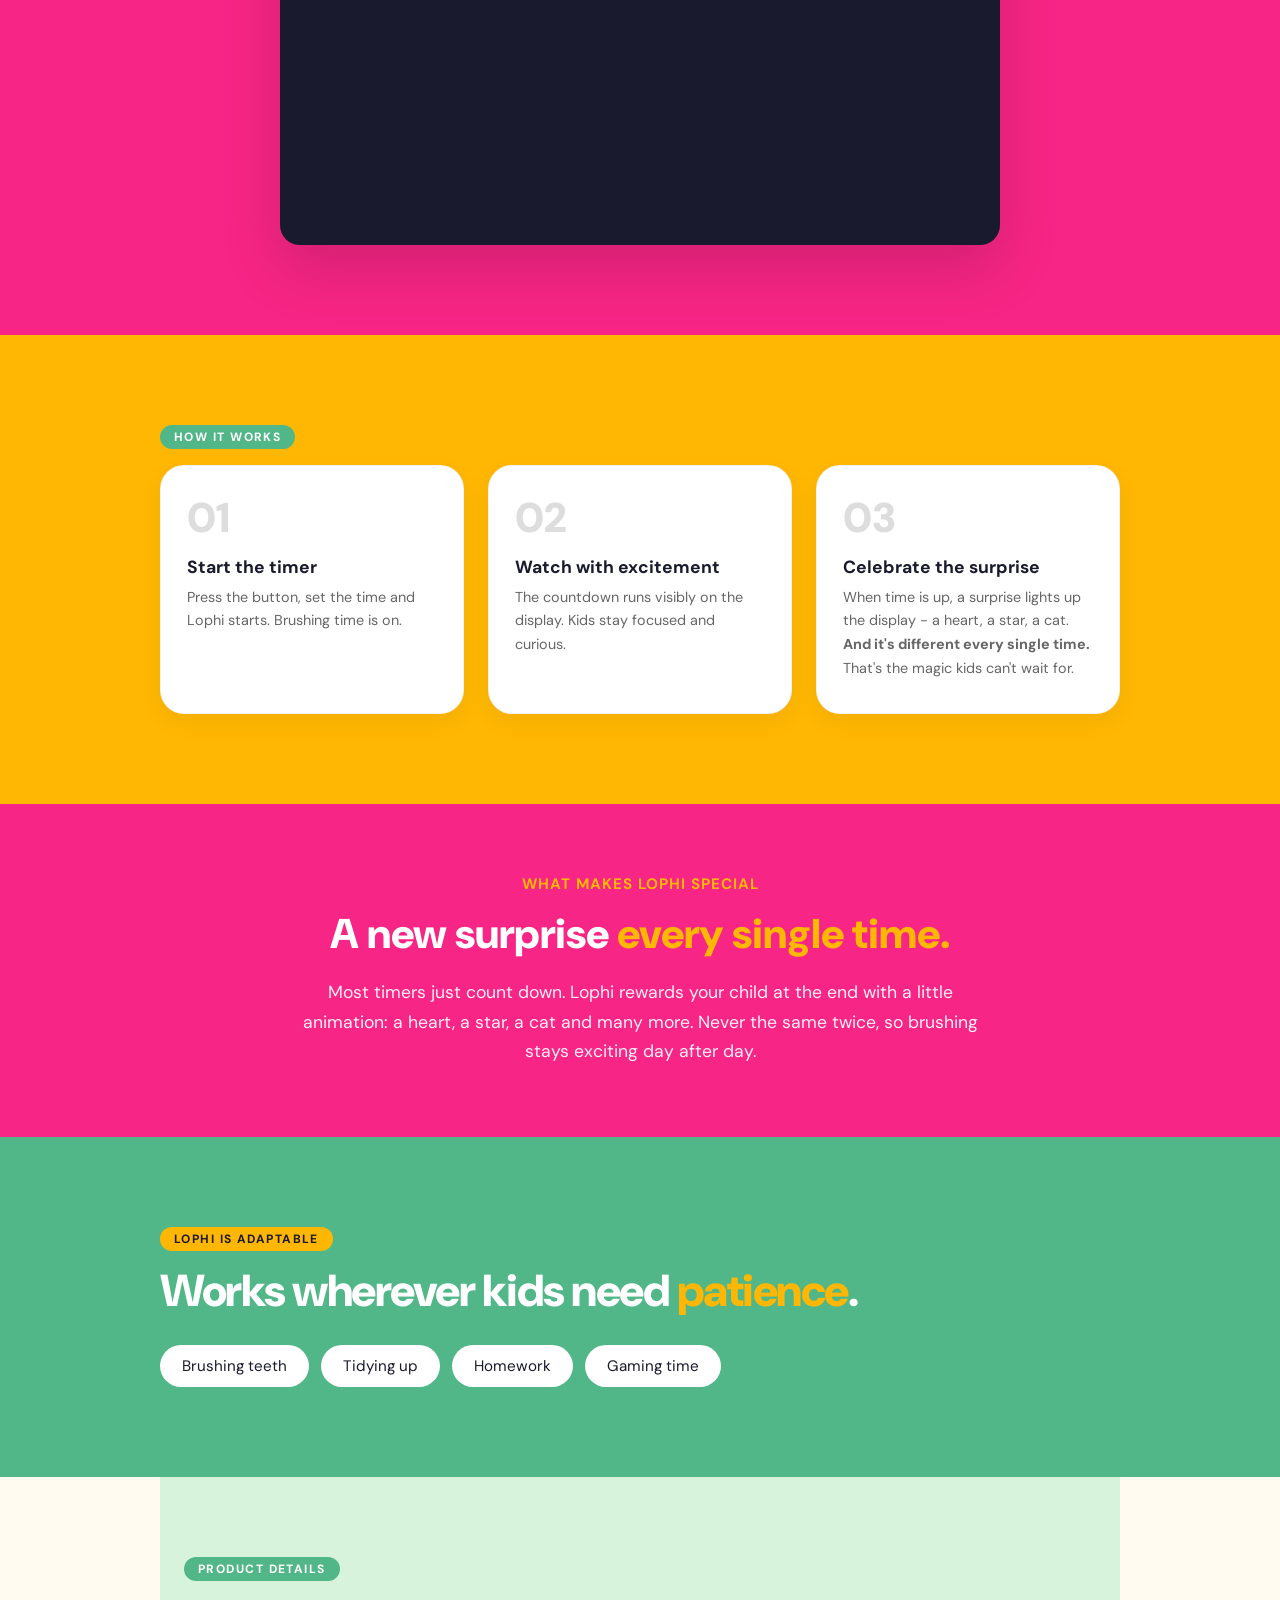
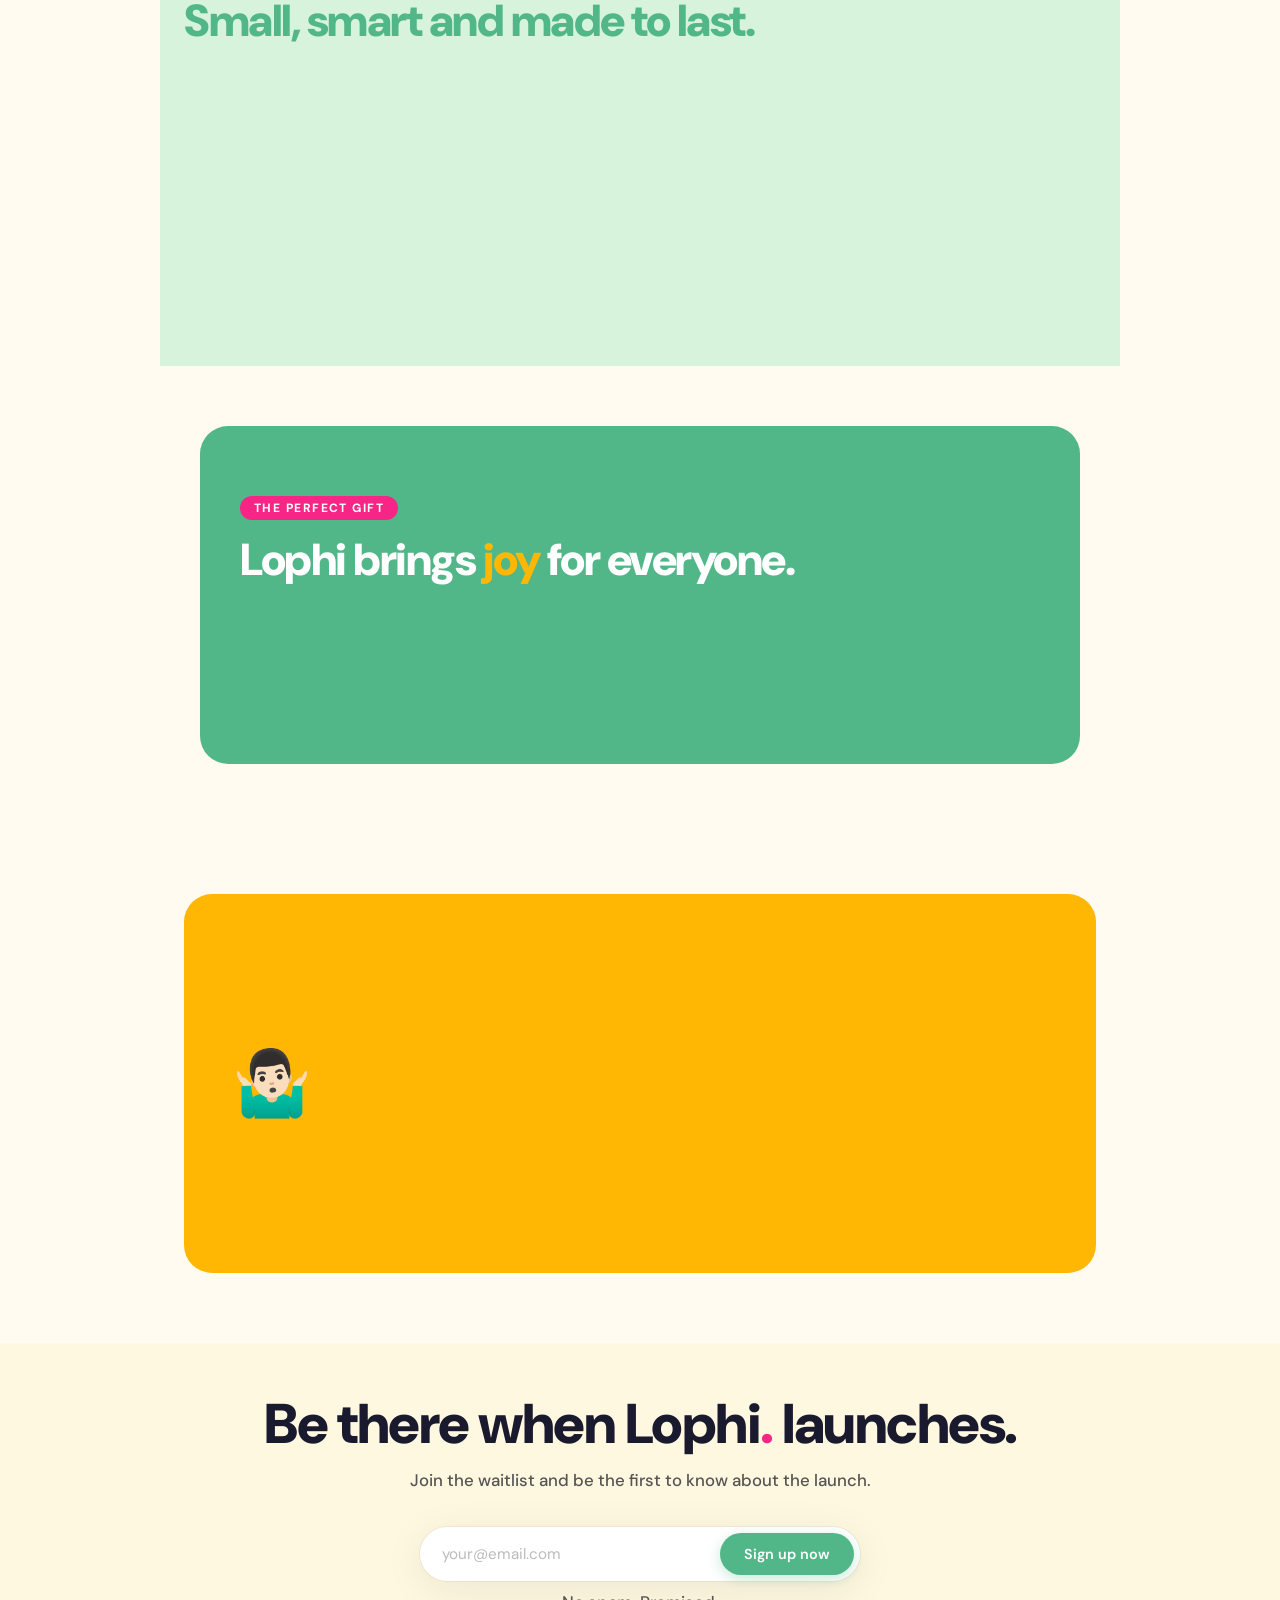
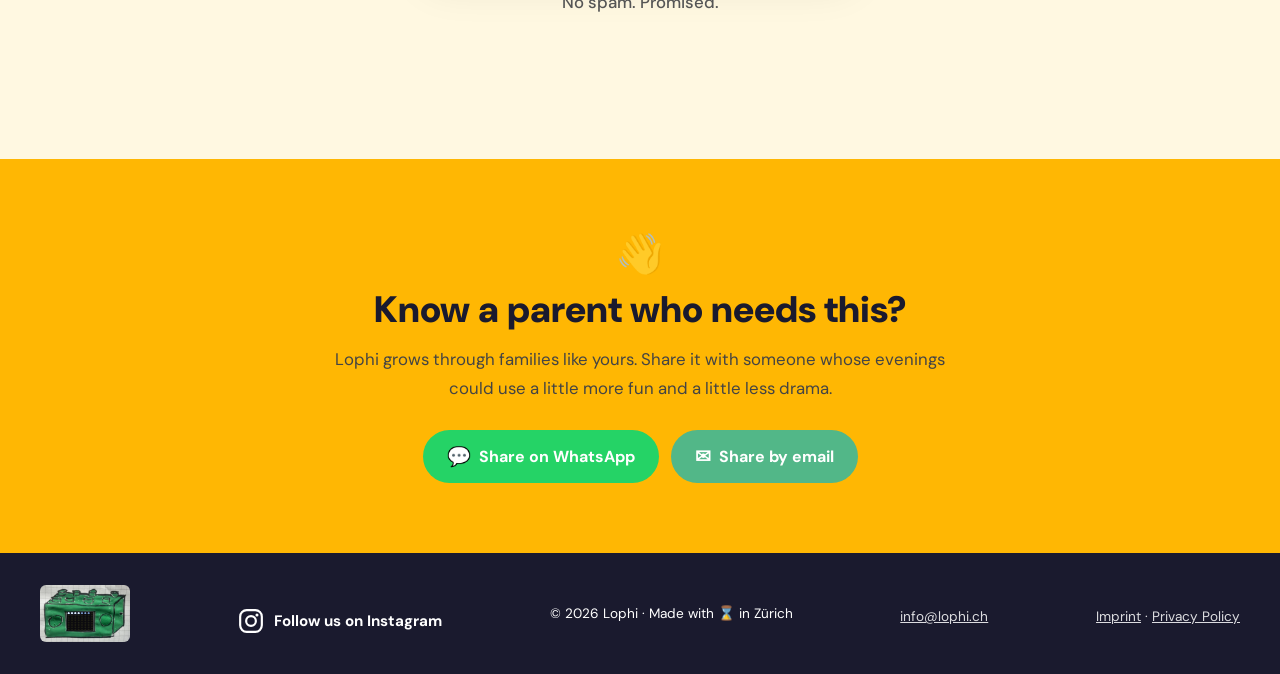
==== commit 1e88a4f6: "html/css aufräumen, bilder auslagern" ====
--- a/index.html
+++ b/index.html
@@ -1,8 +1,8 @@
+<!DOCTYPE html>
 <!--
 Created by: reschmann
 Last Updated: 2026-06-12
 -->
-<!DOCTYPE html>
 <html lang="en">
 <head>
 <meta charset="UTF-8">
@@ -27,7 +27,7 @@
 <meta name="twitter:image" content="https://www.lophi.ch/lophi-preview.png">
 
 <meta name="description" content="The timer that turns toothbrushing into playtime. Built by a desperate dad. Join the waitlist!">
-<link href="https://fonts.googleapis.com/css2?family=DM+Sans:wght@300;400;500;900&display=swap" rel="stylesheet">
+<link href="https://fonts.googleapis.com/css2?family=DM+Sans:wght@300;400;500;600;700;900&display=swap" rel="stylesheet">
 <link rel="stylesheet" href="style.css">
 </head>
 <body id="top">
@@ -55,7 +55,7 @@
   <div class="timer-demo">
     <div class="polaroid-frame" style="display:inline-block; background:#fff; padding:16px 16px 30px; border-radius:14px; box-shadow:0 22px 60px rgba(0,0,0,0.22); max-width:92%;">
       <div class="lophi-illustration" style="width:728px; max-width:100%; aspect-ratio:800/455; position:relative; display:block;">
-        <img src="[data-uri]" style="width:100%; height:100%; display:block; border-radius:8px;" alt="Lophi Timer"/>
+        <img src="img/lophi-hero.webp" style="width:100%; height:100%; display:block; border-radius:8px;" alt="Lophi Timer"/>
         <svg id="lophiSVG" viewBox="0 0 154 109" preserveAspectRatio="none" style="position:absolute; left:37.62%; top:28%; width:24.75%; height:40%;" xmlns="http://www.w3.org/2000/svg">
         <rect x="0" y="0" width="154" height="109" fill="#070b2e" opacity="0.98"/>
         <g id="dotMatrixSVG"></g>
@@ -119,7 +119,6 @@
     <h2 class="zoom-in" style="font-size: clamp(1.8rem, 4.5vw, 2.6rem); font-weight: 900; color: #fff; line-height: 1.2; margin-bottom: 18px;">A new surprise <span style="color: var(--lego-yellow);">every single time.</span></h2>
     <p style="font-size: 1.1rem; color: rgba(255,255,255,0.92); line-height: 1.7;">Most timers just count down. Lophi rewards your child at the end with a little animation: a heart, a star, a cat and many more. Never the same twice, so brushing stays exciting day after day.</p>
   </div>
-  </div>
 </section>
 
 <section class="usecases-bg">
@@ -209,7 +208,7 @@
 <footer>
   <div style="display:flex; align-items:center; gap:16px;">
     <div class="lophi-illustration" style="width:90px; aspect-ratio:520/331; position:relative; display:inline-block; flex-shrink:0;">
-      <img src="[data-uri]" style="width:100%; height:100%; display:block; border-radius:6px;" alt="Lophi"/>
+      <img src="img/lophi-footer.webp" style="width:100%; height:100%; display:block; border-radius:6px;" alt="Lophi"/>
       <svg id="lophiSVGFooter" viewBox="0 0 154 109" preserveAspectRatio="none" style="position:absolute; left:30.00%; top:47.13%; width:29.62%; height:32.93%;" xmlns="http://www.w3.org/2000/svg">
         <rect x="0" y="0" width="154" height="109" fill="#050408" opacity="0.96"/>
         <g id="dotMatrixSVGFooter"></g>
--- a/style.css
+++ b/style.css
@@ -1,35 +1,39 @@
 *, *::before, *::after { box-sizing: border-box; margin: 0; padding: 0; }
 :root {
   --green: #2D6A4F; --green-light: #52B788; --green-pale: #D8F3DC;
-  --accent: #2D6A4F; --accent-light: #52B788; --accent-pale: #D8F3DC;
   --night: #1a1a2e; --bg: #FFFBF0;
   --lego-red: #E63946; --lego-yellow: #FFB703; --lego-blue: #4895EF; --lego-green: #52B788; --lego-pink: #F72585;
+  --lego-green-pale: #D8F3DC;
 }
 html { scroll-behavior: smooth; }
 body { background: var(--bg); font-family: 'DM Sans', sans-serif; color: var(--night); overflow-x: hidden; }
+
+/* Navigation */
 nav { position: fixed; top: 0; width: 100%; z-index: 100; padding: 18px 40px; display: flex; justify-content: space-between; align-items: center; background: rgba(255,183,3,0.95); backdrop-filter: blur(12px); border-bottom: 1px solid rgba(0,0,0,0.08); }
 .logo { font-size: 1.6rem; font-weight: 900; color: var(--night); letter-spacing: -1px; text-decoration: none; }
 .logo span { color: var(--lego-pink); }
 .nav-badge { font-size: 0.82rem; color: white; font-weight: 700; background: var(--lego-pink); padding: 5px 14px; border-radius: 100px; }
+
+/* Hero */
 .hero { min-height: 100vh; display: flex; flex-direction: column; justify-content: center; align-items: center; text-align: center; padding: 120px 24px 80px; position: relative; overflow: hidden; background: #FFB703; }
-.blob { position: absolute; border-radius: 50%; filter: blur(80px); opacity: 0.3; animation: float 9s ease-in-out infinite; }
-.blob-1 { width: 340px; height: 340px; background: var(--lego-yellow); top: 3%; left: -8%; }
-.blob-2 { width: 260px; height: 260px; background: var(--lego-blue); top: 48%; right: -6%; animation-delay: -3s; }
-.blob-3 { width: 220px; height: 220px; background: var(--lego-red); bottom: 5%; left: 18%; animation-delay: -5s; }
-.blob-4 { width: 200px; height: 200px; background: var(--lego-green); top: 18%; right: 12%; animation-delay: -2s; }
-.blob-5 { width: 180px; height: 180px; background: var(--lego-pink); bottom: 20%; right: 25%; animation-delay: -4s; }
-@keyframes float { 0%,100% { transform: translateY(0); } 50% { transform: translateY(-28px); } }
 .hero-badge { display: inline-block; background: var(--lego-pink); color: white; font-size: 0.82rem; font-weight: 700; letter-spacing: 0.1em; text-transform: uppercase; padding: 7px 20px; border-radius: 100px; margin-bottom: 28px; animation: fadeUp 0.6s ease both; }
 h1 { font-size: clamp(2.8rem, 8vw, 5.5rem); font-weight: 900; line-height: 1.05; letter-spacing: -2px; max-width: 780px; margin-bottom: 20px; animation: fadeUp 0.6s 0.1s ease both; color: var(--night); }
 h1 .highlight { color: var(--lego-green); }
 .subheadline { font-size: clamp(1rem, 2.5vw, 1.2rem); font-weight: 300; color: #555; max-width: 500px; line-height: 1.75; margin-bottom: 36px; animation: fadeUp 0.6s 0.2s ease both; }
 .waitlist-hint { font-size: 0.95rem; color: var(--lego-pink); font-weight: 700; margin-bottom: 28px; animation: fadeUp 0.6s 0.28s ease both; }
-.timer-demo { margin: 0 auto 16px; animation: fadeUp 0.6s 0.15s ease both; display: flex; justify-content: center; }
+.hero-badge, .hero h1, .hero .subheadline, .hero .waitlist-hint, .hero .cta-wrap { position: relative; z-index: 2; }
+.hero-deco { position: absolute; border-radius: 50%; z-index: 0; pointer-events: none; }
+
+/* Timer-Illustration mit Punktmatrix */
+.timer-demo { margin: 0 auto 16px; animation: fadeUp 0.6s 0.15s ease both; display: flex; justify-content: center; position: relative; z-index: 2; }
+.polaroid-frame { position: relative; z-index: 2; }
 .lophi-illustration { position: relative; display: inline-block; }
 .dm-dot { fill: #1e1e14; transition: fill 0.12s, filter 0.12s; }
 .dm-dot.on { fill: #ddeeff; filter: drop-shadow(0 0 4px rgba(200,225,255,0.95)) drop-shadow(0 0 9px rgba(160,195,255,0.5)); }
 .dm-dot.trail { fill: #7a9acc; filter: drop-shadow(0 0 3px rgba(122,154,204,0.6)); }
 .dm-dot.dim { fill: #aac0ff; filter: drop-shadow(0 0 4px rgba(170,192,255,0.75)); }
+
+/* Anmeldeformular */
 .cta-wrap { width: 100%; max-width: 440px; animation: fadeUp 0.6s 0.35s ease both; }
 .cta-form { display: flex; gap: 10px; background: white; border-radius: 100px; padding: 6px 6px 6px 22px; box-shadow: 0 8px 40px rgba(0,0,0,0.08), 0 0 0 1px rgba(0,0,0,0.05); }
 .cta-form input { flex: 1; border: none; outline: none; background: transparent; font-family: 'DM Sans', sans-serif; font-size: 0.95rem; color: var(--night); }
@@ -38,55 +42,47 @@
 .cta-btn:hover { transform: scale(1.05); box-shadow: 0 6px 20px rgba(82,183,136,0.45); }
 .cta-micro { font-size: 0.78rem; color: #999; margin-top: 10px; text-align: center; }
 .mc-hidden { position: absolute; left: -5000px; }
+
+/* Sektionen allgemein */
 .section { padding: 90px 24px; max-width: 960px; margin: 0 auto; }
 .section-tag { display: inline-block; font-size: 0.75rem; text-transform: uppercase; letter-spacing: 0.12em; color: white; background: var(--lego-green); font-weight: 700; margin-bottom: 16px; padding: 4px 14px; border-radius: 100px; }
 .section-title { font-size: clamp(1.8rem, 4vw, 2.8rem); font-weight: 900; letter-spacing: -1.5px; margin-bottom: 48px; line-height: 1.1; }
+
+/* So funktioniert's */
 .steps { display: grid; grid-template-columns: repeat(auto-fit, minmax(220px, 1fr)); gap: 24px; }
 .step { background: white; border-radius: 24px; padding: 32px 26px; transition: transform 0.2s, box-shadow 0.2s; border: 1px solid rgba(0,0,0,0.05); box-shadow: 0 8px 24px rgba(0,0,0,0.05); }
 .step:hover { transform: translateY(-5px); box-shadow: 0 20px 50px rgba(0,0,0,0.07); }
 .step-num { font-size: 2.6rem; font-weight: 900; color: var(--green-pale); line-height: 1; margin-bottom: 16px; }
 .step h3 { font-size: 1.1rem; font-weight: 700; margin-bottom: 8px; color: var(--green); }
 .step p { font-size: 0.9rem; color: #666; line-height: 1.65; }
+
+/* Video */
 .video-section { padding: 70px 24px 90px; }
 .video-section .video-inner { max-width: 960px; margin: 0 auto; }
 .video-inner { display: flex; flex-direction: column; align-items: center; gap: 28px; }
 .video-player-wrap { width: 100%; max-width: 720px; background: var(--night); border-radius: 20px; overflow: hidden; box-shadow: 0 24px 60px rgba(0,0,0,0.15); aspect-ratio: 16/9; display: flex; align-items: center; justify-content: center; }
-.video-player-wrap video { width: 100%; height: 100%; object-fit: cover; display: block; }
-.video-placeholder { display: flex; flex-direction: column; align-items: center; gap: 14px; color: rgba(255,255,255,0.4); text-align: center; padding: 40px; }
-.play-icon { width: 64px; height: 64px; background: rgba(255,255,255,0.08); border-radius: 50%; display: flex; align-items: center; justify-content: center; font-size: 1.6rem; border: 2px solid rgba(255,255,255,0.12); }
-.upload-area { display: flex; flex-direction: column; align-items: center; gap: 10px; padding: 22px 32px; border: 2px dashed rgba(45,106,79,0.3); border-radius: 18px; background: white; cursor: pointer; transition: all 0.2s; text-align: center; width: 100%; max-width: 720px; }
-.upload-area:hover, .upload-area.dragover { border-color: var(--green); background: var(--green-pale); }
-.upload-label { font-weight: 600; color: var(--green); font-size: 0.95rem; }
-.upload-hint { font-size: 0.80rem; color: #aaa; }
-.upload-input { display: none; }
-.upload-btn { background: var(--green); color: white; border: none; border-radius: 100px; padding: 10px 22px; font-family: 'DM Sans', sans-serif; font-size: 0.88rem; font-weight: 600; cursor: pointer; transition: all 0.2s; }
-.upload-btn:hover { background: var(--green-light); }
-.video-name { font-size: 0.82rem; color: var(--green); font-weight: 500; }
+
+/* Anwendungsfälle */
 .usecases-bg { background: var(--lego-green); padding: 90px 24px; }
 .usecases-inner { max-width: 960px; margin: 0 auto; }
-.usecases-inner .section-tag { color: var(--accent-light); }
 .usecases-inner .section-title { color: white; margin-bottom: 28px; }
 .tags-wrap { display: flex; flex-wrap: wrap; gap: 12px; }
 .tag { background: rgba(255,255,255,0.07); border: 1px solid rgba(255,255,255,0.12); border-radius: 100px; padding: 11px 22px; font-size: 0.95rem; color: white; transition: all 0.2s; }
-.tag:hover { background: rgba(82,183,136,0.2); border-color: var(--accent-light); }
+.tag:hover { background: rgba(82,183,136,0.2); border-color: var(--green-light); }
+
+/* Geschenk und Schluss-CTA */
 .gift-section { padding: 70px 40px; max-width: 880px; margin: 60px auto; background: var(--lego-green); border-radius: 28px; }
 .final-cta { text-align: center; padding: 50px 24px 110px; background: #FFF8E1; }
 .final-cta h2 { font-size: clamp(2rem, 5vw, 3.5rem); font-weight: 900; letter-spacing: -1.5px; margin-bottom: 14px; line-height: 1.1; color: var(--night); }
-.final-cta h2 em { font-style: italic; color: var(--lego-green); }
 .final-cta h2 .brand-word { font-style: normal; color: var(--night); }
 .final-cta h2 .brand-dot { color: var(--lego-pink); }
 .final-cta p { color: #555; margin-bottom: 36px; font-size: 1.05rem; font-weight: 500; }
 .final-cta .cta-wrap { margin: 0 auto; }
+
+/* Footer */
 footer { background: var(--night); border-top: none; padding: 32px 40px; display: flex; justify-content: space-between; align-items: center; flex-wrap: wrap; gap: 12px; font-size: 0.85rem; color: #ffffff; }
-.footer-logo { font-size: 1.1rem; font-weight: 900; color: var(--lego-yellow); }
 
-.hero-badge, .hero h1, .hero .subheadline, .hero .waitlist-hint, .hero .cta-wrap { position: relative; z-index: 2; }
-
-/* Playful hero decorations */
-.hero-deco { position: absolute; border-radius: 50%; z-index: 0; pointer-events: none; }
-.timer-demo { position: relative; z-index: 2; }
-.polaroid-frame { position: relative; z-index: 2; }
-
+/* Animationen */
 @keyframes fadeUp { from { opacity: 0; transform: translateY(24px); } to { opacity: 1; transform: translateY(0); } }
 @keyframes zoomIn { from { opacity: 0; transform: scale(0.6); } to { opacity: 1; transform: scale(1); } }
 .zoom-in { opacity: 0; transform: scale(0.6); transition: none; }
@@ -94,6 +90,15 @@
 .reveal { opacity: 0; transform: translateY(28px); transition: opacity 0.7s ease, transform 0.7s ease; }
 .reveal.visible { opacity: 1; transform: none; }
 
+/* Impressum und Datenschutz (früher als <style> in den beiden Seiten) */
+body.legal-page { background: #FFF8E1; padding-top: 80px; padding-bottom: 80px; }
+.page-wrap { max-width: 720px; margin: 0 auto; padding: 60px 24px 0; }
+.page-wrap h1 { font-size: 2.4rem; font-weight: 900; color: var(--lego-green); margin-bottom: 32px; line-height: 1.1; }
+.page-wrap h2 { font-size: 1.2rem; font-weight: 700; color: var(--lego-pink); margin: 32px 0 10px; }
+.page-wrap p { margin-bottom: 14px; line-height: 1.7; }
+.page-wrap a { color: var(--lego-green); }
+
+/* Tablet und Handy */
 @media (max-width: 768px) {
   nav { padding: 14px 18px; }
   .logo { font-size: 1.4rem; }
@@ -104,11 +109,10 @@
   .subheadline { font-size: 1rem; margin-bottom: 28px; }
   .hero-badge { font-size: 0.74rem; padding: 6px 16px; margin-bottom: 22px; }
 
-  /* Timer illustration scales to screen width */
+  /* Timer-Illustration skaliert mit der Bildschirmbreite */
   .timer-demo { width: 100%; }
   .lophi-illustration { width: 100% !important; max-width: 360px; height: auto !important; }
   .lophi-illustration img { width: 100% !important; height: auto !important; }
-  /* SVG overlay uses % so it scales with the image automatically */
 
   .cta-wrap { max-width: 100%; }
   .cta-form { flex-direction: column; border-radius: 18px; padding: 10px; gap: 8px; }
@@ -122,7 +126,6 @@
 
   .video-section { padding: 50px 18px 60px; }
   .video-player-wrap { border-radius: 16px; }
-  .upload-area { padding: 18px 20px; }
 
   .usecases-bg { padding: 60px 18px; }
   .tags-wrap { gap: 9px; }
@@ -130,7 +133,7 @@
 
   .gift-section { padding: 50px 26px; margin: 30px 16px; }
 
-  /* Story section stacks vertically */
+  /* Story-Sektion stapelt vertikal (wird beim Inline-Style-Umbau durch eine Klasse ersetzt) */
   .section[style*="padding: 70px 24px"] > div { flex-direction: column; gap: 24px !important; padding: 36px 28px !important; text-align: center; }
 
   .final-cta { padding: 40px 18px 80px; }
@@ -143,4 +146,4 @@
   h1 { font-size: 2.1rem; }
   .section-title { font-size: 1.5rem; }
   .lophi-illustration { max-width: 300px; }
-}
+}
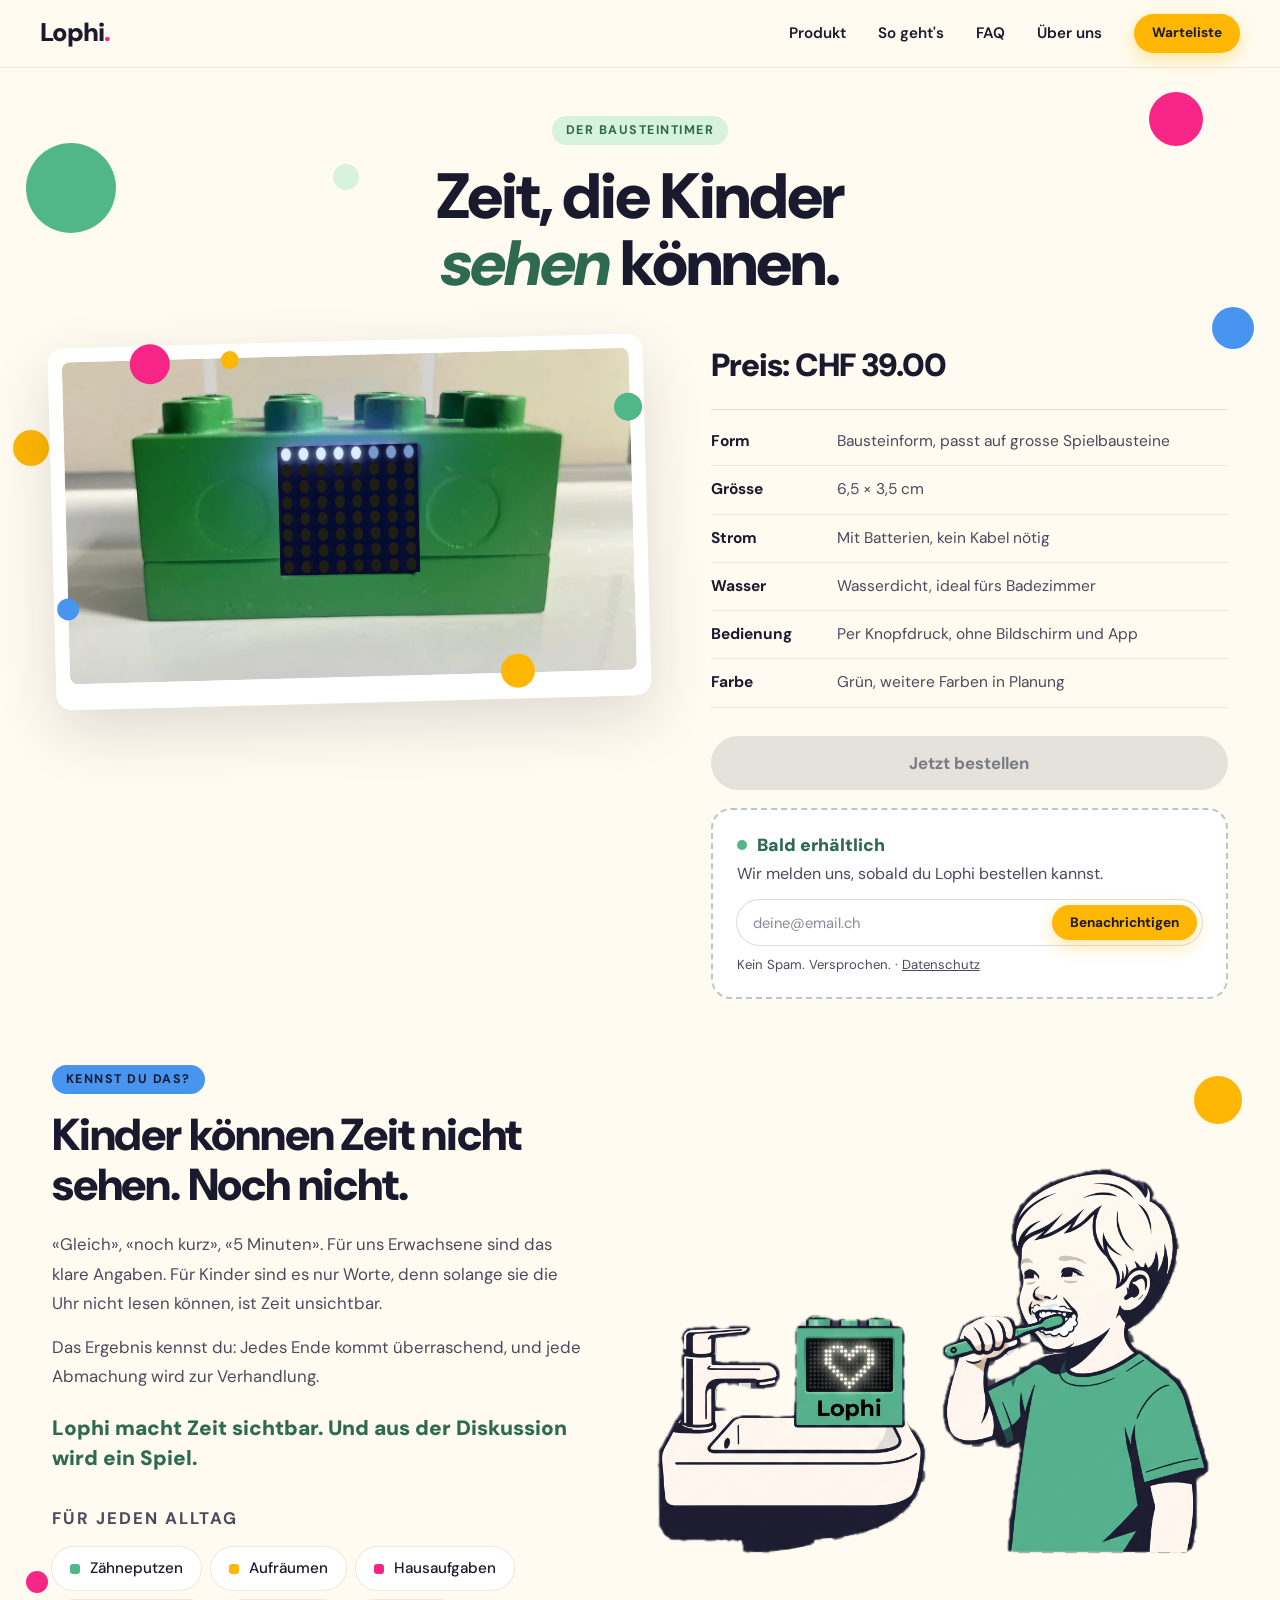
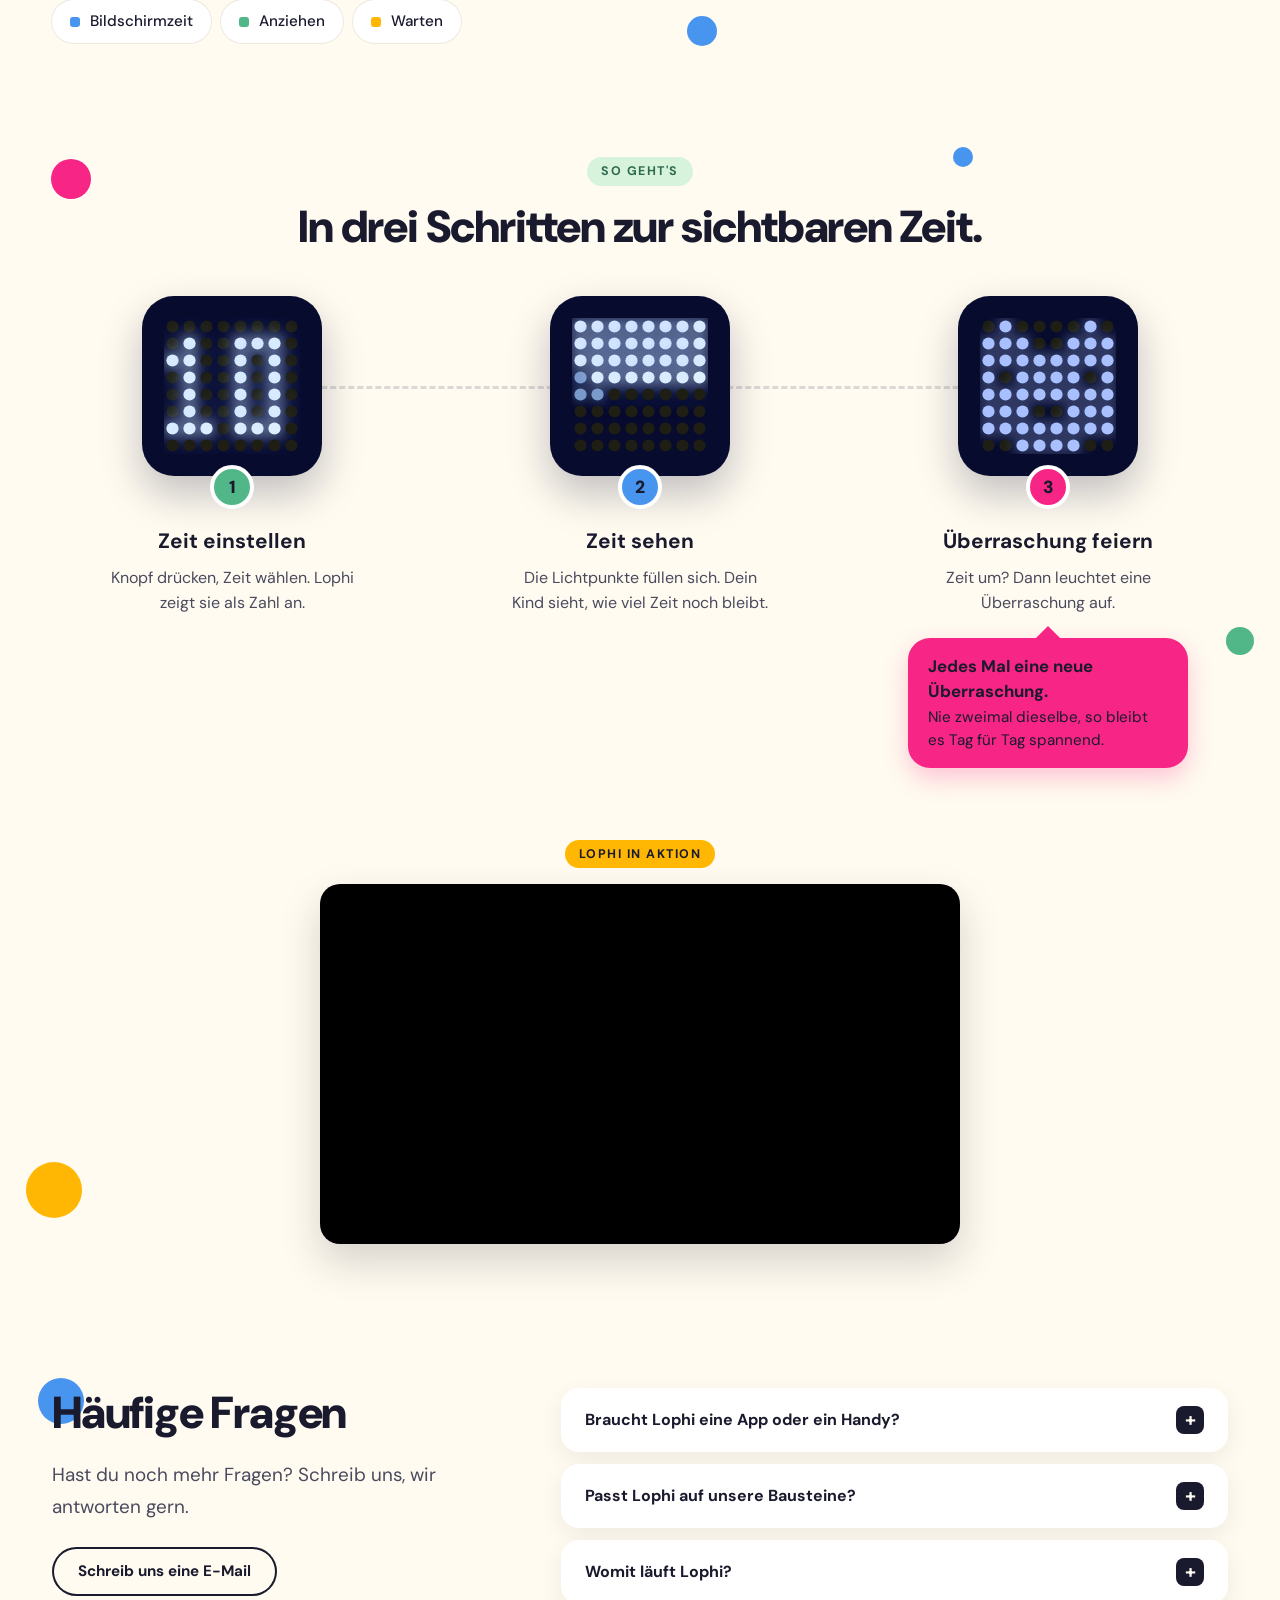
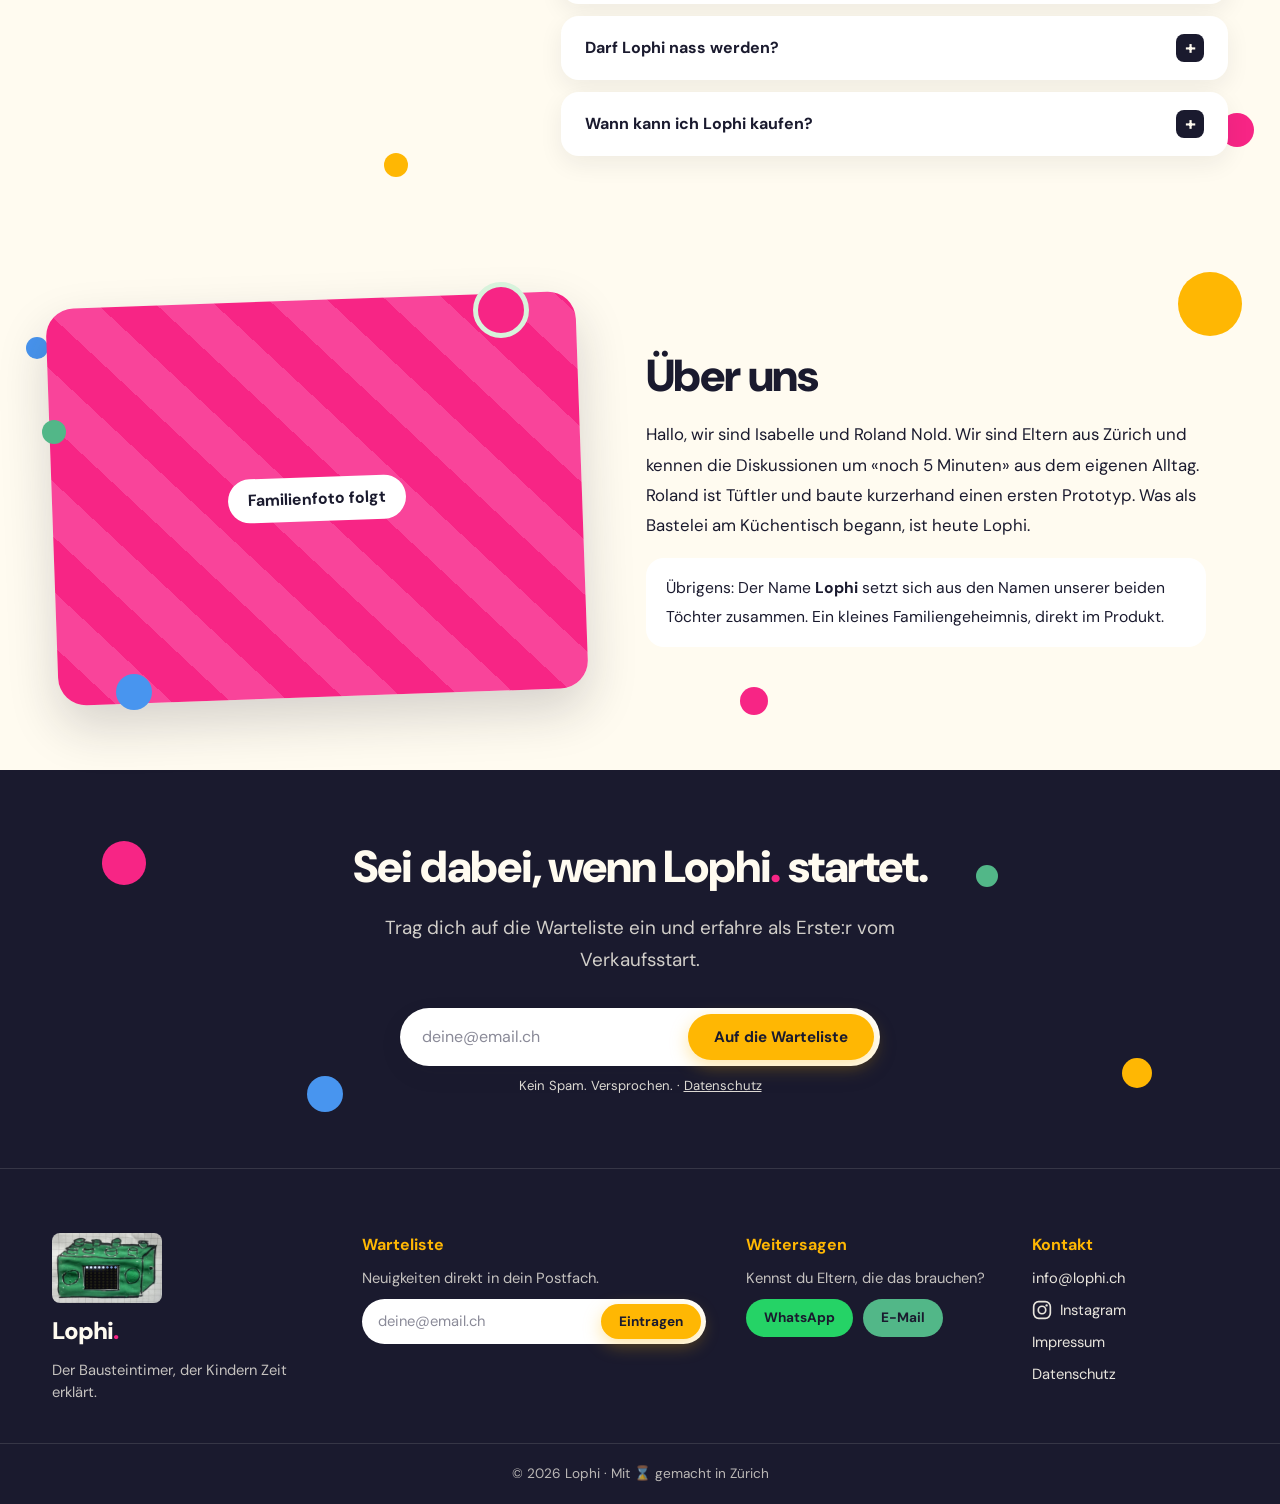
==== commit 5accb12e: "language change + website design" ====
--- a/index.html
+++ b/index.html
@@ -1,264 +1,378 @@
 <!DOCTYPE html>
 <!--
 Created by: reschmann
-Last Updated: 2026-06-12
+Last Updated: 2026-10-16
 -->
-<html lang="en">
+<html lang="de-CH">
 <head>
 <meta charset="UTF-8">
 <meta name="google-site-verification" content="Vg7aLZ9QZycex9nQWI8i2uKVIHN4Tl6NY2hvF-HT9O4" />
 <meta name="viewport" content="width=device-width, initial-scale=1.0">
-<title>. Lophi - time made fun .</title>
+<title>Lophi | Der Bausteintimer, der Kindern Zeit erklärt</title>
+<meta name="description" content="Lophi macht Zeit für Kinder sichtbar: ein Timer in Bausteinform mit Lichtpunkten und einer Überraschung am Ende. Ohne Bildschirm, ohne App.">
 
 <!-- ===== SOCIAL / WHATSAPP PREVIEW ===== -->
 <meta property="og:type" content="website">
-<meta property="og:title" content="Lophi – From brushing battles to brushing fun.">
-<meta property="og:description" content="The timer that turns toothbrushing into playtime. Join the waitlist!">
+<meta property="og:title" content="Lophi: Zeit, die Kinder sehen können.">
+<meta property="og:description" content="Der Bausteintimer, der Kindern Zeit erklärt. Ohne Bildschirm, ohne App.">
 <meta property="og:image" content="https://www.lophi.ch/lophi-preview.png">
 <meta property="og:image:width" content="1040">
 <meta property="og:image:height" content="662">
 <meta property="og:url" content="https://www.lophi.ch/">
 <meta property="og:site_name" content="Lophi">
-
-<!-- Twitter Card -->
+<meta property="og:locale" content="de_CH">
 <meta name="twitter:card" content="summary_large_image">
-<meta name="twitter:title" content="Lophi – From brushing battles to brushing fun.">
-<meta name="twitter:description" content="The timer that turns toothbrushing into playtime. Join the waitlist!">
+<meta name="twitter:title" content="Lophi: Zeit, die Kinder sehen können.">
+<meta name="twitter:description" content="Der Bausteintimer, der Kindern Zeit erklärt. Ohne Bildschirm, ohne App.">
 <meta name="twitter:image" content="https://www.lophi.ch/lophi-preview.png">
 
-<meta name="description" content="The timer that turns toothbrushing into playtime. Built by a desperate dad. Join the waitlist!">
 <link href="https://fonts.googleapis.com/css2?family=DM+Sans:wght@300;400;500;600;700;900&display=swap" rel="stylesheet">
 <link rel="stylesheet" href="style.css">
+<script>document.documentElement.classList.add('js');</script>
 </head>
 <body id="top">
 
-<nav>
-  <a class="logo" href="#top" aria-label="Home - back to top">Lophi<span>.</span></a>
-  <div class="nav-badge">Coming soon</div>
+<!-- ===== NAVIGATION (in der Reihenfolge der Seite) ===== -->
+<nav class="site-nav" aria-label="Hauptnavigation">
+  <a class="logo" href="#top" aria-label="Lophi, zurück nach oben">Lophi<span>.</span></a>
+  <button class="nav-toggle" type="button" aria-expanded="false" aria-controls="navMenu" aria-label="Menü öffnen">
+    <span></span><span></span><span></span>
+  </button>
+  <div class="nav-menu" id="navMenu">
+    <a href="#produkt">Produkt</a>
+    <a href="#so-gehts">So geht's</a>
+    <a href="#faq">FAQ</a>
+    <a href="#ueber-uns">Über uns</a>
+    <a class="btn btn--primary btn--small" href="#warteliste">Warteliste</a>
+  </div>
 </nav>
 
-<section class="hero">
-  <!-- Playful decorations (top + edges only, away from text) -->
-  <div class="hero-deco" style="width:90px; height:90px; background:#52B788; top:10%; left:6%;"></div>
-  <div class="hero-deco" style="width:64px; height:64px; background:#F72585; top:8%; right:10%;"></div>
-  <div class="hero-deco" style="width:54px; height:54px; background:#FFB703; top:30%; left:3%;"></div>
-  <div class="hero-deco" style="width:44px; height:44px; background:#52B788; top:6%; right:30%;"></div>
-  <div class="hero-deco" style="width:46px; height:46px; background:#ffffff; top:20%; right:24%;"></div>
-  <div class="hero-deco" style="width:40px; height:40px; background:#F72585; top:14%; left:24%;"></div>
-  <div class="hero-deco" style="width:70px; height:70px; background:#ffffff; top:4%; left:42%;"></div>
-
-
-  <div class="hero-badge">Coming soon</div>
-  <h1>From brushing battles<br>to brushing <em class="highlight" style="font-style:italic;">fun.</em></h1>
-  <p class="subheadline">The timer that turns toothbrushing into playtime.<br>Built by a desperate dad. Loved by the whole family.</p>
-
-  <div class="timer-demo">
-    <div class="polaroid-frame" style="display:inline-block; background:#fff; padding:16px 16px 30px; border-radius:14px; box-shadow:0 22px 60px rgba(0,0,0,0.22); max-width:92%;">
-      <div class="lophi-illustration" style="width:728px; max-width:100%; aspect-ratio:800/455; position:relative; display:block;">
-        <img src="img/lophi-hero.webp" style="width:100%; height:100%; display:block; border-radius:8px;" alt="Lophi Timer"/>
-        <svg id="lophiSVG" viewBox="0 0 154 109" preserveAspectRatio="none" style="position:absolute; left:37.62%; top:28%; width:24.75%; height:40%;" xmlns="http://www.w3.org/2000/svg">
-        <rect x="0" y="0" width="154" height="109" fill="#070b2e" opacity="0.98"/>
-        <g id="dotMatrixSVG"></g>
-      </svg>
-        <!-- Scattered dots over the photo - varied natural sizes -->
-        <div style="position:absolute; width:42px; height:42px; border-radius:50%; background:#F72585; top:-16px; left:14%; box-shadow:0 4px 12px rgba(0,0,0,0.18);"></div>
-        <div style="position:absolute; width:18px; height:18px; border-radius:50%; background:#FFB703; top:-7px; left:30%;"></div>
-        <div style="position:absolute; width:28px; height:28px; border-radius:50%; background:#52B788; top:14%; right:-12px; box-shadow:0 4px 12px rgba(0,0,0,0.16);"></div>
-        <div style="position:absolute; width:13px; height:13px; border-radius:50%; background:#fff; top:5%; right:8%;"></div>
-        <div style="position:absolute; width:36px; height:36px; border-radius:50%; background:#FFB703; bottom:-15px; right:18%; box-shadow:0 4px 12px rgba(0,0,0,0.18);"></div>
-        <div style="position:absolute; width:16px; height:16px; border-radius:50%; background:#F72585; bottom:-6px; right:34%;"></div>
-        <div style="position:absolute; width:24px; height:24px; border-radius:50%; background:#fff; bottom:20%; left:-11px; box-shadow:0 4px 12px rgba(0,0,0,0.16);"></div>
-        <div style="position:absolute; width:11px; height:11px; border-radius:50%; background:#52B788; top:64%; left:6%;"></div>
-        <div style="position:absolute; width:15px; height:15px; border-radius:50%; background:#FFB703; top:80%; right:10%;"></div>
-      </div>
-    </div>
-  </div>
-
-
-  <p class="waitlist-hint">Join the waitlist and be the first to know about the launch.</p>
-  <div class="cta-wrap">
-    <form action="https://lophi.us17.list-manage.com/subscribe/post?u=5261624546fb04c4567b1ec64&id=d924d58833&f_id=008ac3e3f0" method="post" target="_blank" style="width:100%;">
-      <div class="cta-form">
-        <input type="email" name="EMAIL" placeholder="your@email.com" required />
-        <button type="submit" class="cta-btn">Sign up now</button>
-      </div>
-      <div aria-hidden="true" class="mc-hidden"><input type="text" name="b_5261624546fb04c4567b1ec64_d924d58833" tabindex="-1" value=""></div>
-    </form>
-    <p class="cta-micro">No spam. Promised.</p>
+<main>
+
+<!-- ===== 1. PRODUKT (Hero im Stil einer Produktseite) ===== -->
+<header class="hero" id="produkt">
+  <!-- Deko Punkte -->
+  <span class="dot dot--green" style="width:90px; height:90px; top:14%; left:2%;" aria-hidden="true"></span>
+  <span class="dot dot--pink" style="width:54px; height:54px; top:9%; right:6%;" aria-hidden="true"></span>
+  <span class="dot dot--yellow dot--desk" style="width:36px; height:36px; top:42%; left:1%;" aria-hidden="true"></span>
+  <span class="dot dot--blue dot--desk" style="width:42px; height:42px; top:30%; right:2%;" aria-hidden="true"></span>
+  <span class="dot dot--mint dot--desk" style="width:26px; height:26px; top:16%; left:26%;" aria-hidden="true"></span>
+
+  <div class="container">
+  <div class="hero-head">
+    <span class="eyebrow">Der Bausteintimer</span>
+    <h1>Zeit, die Kinder<br><em class="hl-green">sehen</em> können.</h1>
+  </div>
+  <div class="hero-grid">
+
+    <!-- Links: Foto mit Punktmatrix -->
+    <div class="hero-media">
+      <div class="polaroid-frame">
+        <div class="lophi-illustration">
+          <img src="img/lophi-hero.webp" width="800" height="455" alt="Lophi: grüner Timer in Bausteinform mit leuchtender Punktmatrix">
+          <svg id="lophiSVG" viewBox="0 0 154 109" preserveAspectRatio="none" style="left:37.62%; top:28%; width:24.75%; height:40%;" xmlns="http://www.w3.org/2000/svg" aria-hidden="true">
+            <rect x="0" y="0" width="154" height="109" fill="#070b2e" opacity="0.98"/>
+            <g id="dotMatrixSVG"></g>
+          </svg>
+          <div class="photo-dot" style="width:40px; height:40px; background:var(--pink); top:-16px; left:12%;"></div>
+          <div class="photo-dot" style="width:18px; height:18px; background:var(--yellow); top:-7px; left:28%;"></div>
+          <div class="photo-dot" style="width:28px; height:28px; background:var(--green); top:14%; right:-12px;"></div>
+          <div class="photo-dot" style="width:34px; height:34px; background:var(--yellow); bottom:-15px; right:18%;"></div>
+          <div class="photo-dot" style="width:22px; height:22px; background:var(--blue); bottom:20%; left:-11px;"></div>
+        </div>
+      </div>
+    </div>
+
+    <!-- Rechts: Produktinfos -->
+    <div class="hero-info">
+      <p class="price">Preis: CHF 39.00</p>
+
+      <dl class="specs">
+        <div><dt>Form</dt><dd>Bausteinform, passt auf grosse Spielbausteine</dd></div>
+        <div><dt>Grösse</dt><dd>6,5 × 3,5 cm</dd></div>
+        <div><dt>Strom</dt><dd>Mit Batterien, kein Kabel nötig</dd></div>
+        <div><dt>Wasser</dt><dd>Wasserdicht, ideal fürs Badezimmer</dd></div>
+        <div><dt>Bedienung</dt><dd>Per Knopfdruck, ohne Bildschirm und App</dd></div>
+        <div><dt>Farbe</dt><dd>Grün, weitere Farben in Planung</dd></div>
+      </dl>
+
+      <button class="btn btn--disabled btn--large btn--block" type="button" disabled>Jetzt bestellen</button>
+
+      <!-- Bald erhältlich: E-Mail Benachrichtigung -->
+      <div class="notify">
+        <p class="notify-title"><span class="notify-dot" aria-hidden="true"></span>Bald erhältlich</p>
+        <p class="notify-text">Wir melden uns, sobald du Lophi bestellen kannst.</p>
+        <form action="https://lophi.us17.list-manage.com/subscribe/post?u=5261624546fb04c4567b1ec64&amp;id=d924d58833&amp;f_id=008ac3e3f0" method="post" target="_blank">
+          <div class="cta-form cta-form--compact">
+            <input type="email" name="EMAIL" placeholder="deine@email.ch" aria-label="Deine E-Mail-Adresse" required>
+            <button type="submit" class="btn btn--primary btn--small">Benachrichtigen</button>
+          </div>
+          <div aria-hidden="true" class="mc-hidden"><input type="text" name="b_5261624546fb04c4567b1ec64_d924d58833" tabindex="-1" value=""></div>
+        </form>
+        <p class="cta-micro">Kein Spam. Versprochen. · <a href="privacy.html">Datenschutz</a></p>
+      </div>
+    </div>
+  </div>
+  </div>
+</header>
+
+<!-- ===== 2. DAS PROBLEM ===== -->
+<section class="section section--tight" id="problem">
+  <!-- Deko Punkte -->
+  <span class="dot dot--yellow" style="width:48px; height:48px; top:8%; right:3%;" aria-hidden="true"></span>
+  <span class="dot dot--pink dot--desk" style="width:22px; height:22px; bottom:14%; left:2%;" aria-hidden="true"></span>
+  <span class="dot dot--blue dot--desk" style="width:30px; height:30px; bottom:6%; right:44%;" aria-hidden="true"></span>
+
+  <div class="container problem-grid">
+
+    <!-- Links: Text -->
+    <div class="problem-text reveal">
+      <span class="eyebrow eyebrow--blue">Kennst du das?</span>
+      <h2>Kinder können Zeit nicht sehen. Noch nicht.</h2>
+      <p>«Gleich», «noch kurz», «5 Minuten». Für uns Erwachsene sind das klare Angaben. Für Kinder sind es nur Worte, denn solange sie die Uhr nicht lesen können, ist Zeit unsichtbar.</p>
+      <p>Das Ergebnis kennst du: Jedes Ende kommt überraschend, und jede Abmachung wird zur Verhandlung.</p>
+      <p class="problem-punch">Lophi macht Zeit sichtbar. Und aus der Diskussion wird ein Spiel.</p>
+
+      <!-- Für jeden Alltag -->
+      <div class="everyday">
+        <p class="everyday-title">Für jeden Alltag</p>
+        <div class="tags-wrap">
+          <div class="tag">Zähneputzen</div>
+          <div class="tag">Aufräumen</div>
+          <div class="tag">Hausaufgaben</div>
+          <div class="tag">Bildschirmzeit</div>
+          <div class="tag">Anziehen</div>
+          <div class="tag">Warten</div>
+        </div>
+      </div>
+    </div>
+
+    <!-- Rechts: Illustration -->
+    <figure class="problem-illustration reveal">
+      <img src="img/illustration_kind.png" width="1400" height="978" loading="lazy" alt="Illustration: Ein Kind putzt lachend die Zähne, neben dem Lavabo zeigt Lophi ein leuchtendes Herz">
+    </figure>
   </div>
 </section>
 
-<section class="video-section" style="background: var(--lego-pink);">
-  <div class="video-inner">
-    <div style="text-align:center; width:100%;">
-      <p class="section-tag reveal" style="background: var(--lego-pink);">Lophi in action</p>
-      <h2 class="section-title reveal" style="margin-bottom:24px; color:white;">See <span style="color: var(--lego-yellow);">Lophi</span> in action.</h2>
-    </div>
-<div class="video-player-wrap reveal">
-      <iframe width="100%" height="100%" src="https://www.youtube-nocookie.com/embed/HDHD0s7-zRE?rel=0" title="Lophi in action" frameborder="0" allow="accelerometer; autoplay; clipboard-write; encrypted-media; gyroscope; picture-in-picture; web-share" allowfullscreen style="display:block; border:none;"></iframe>
-    </div>
-
+<!-- ===== 3. SO GEHT'S (Schritte und Video) ===== -->
+<section class="section" id="so-gehts">
+  <!-- Deko Punkte -->
+  <span class="dot dot--pink" style="width:40px; height:40px; top:6%; left:4%;" aria-hidden="true"></span>
+  <span class="dot dot--green dot--desk" style="width:28px; height:28px; top:44%; right:2%;" aria-hidden="true"></span>
+  <span class="dot dot--yellow dot--desk" style="width:56px; height:56px; bottom:8%; left:2%;" aria-hidden="true"></span>
+  <span class="dot dot--blue dot--desk" style="width:20px; height:20px; top:5%; right:24%;" aria-hidden="true"></span>
+
+  <div class="container">
+    <div class="text-center">
+      <span class="eyebrow reveal">So geht's</span>
+      <h2 class="reveal">In drei Schritten zur sichtbaren Zeit.</h2>
+    </div>
+
+    <!-- 4.1 Schritte -->
+    <ol class="steps">
+      <li class="step reveal">
+        <div class="step-display"><svg class="step-svg" data-step="1" viewBox="0 0 80 80" aria-hidden="true"></svg></div>
+        <span class="step-num step-num--green">1</span>
+        <h3>Zeit einstellen</h3>
+        <p>Knopf drücken, Zeit wählen. Lophi zeigt sie als Zahl an.</p>
+      </li>
+      <li class="step reveal">
+        <div class="step-display"><svg class="step-svg" data-step="2" viewBox="0 0 80 80" aria-hidden="true"></svg></div>
+        <span class="step-num step-num--blue">2</span>
+        <h3>Zeit sehen</h3>
+        <p>Die Lichtpunkte füllen sich. Dein Kind sieht, wie viel Zeit noch bleibt.</p>
+      </li>
+      <li class="step reveal">
+        <div class="step-display step-display--speech"><svg class="step-svg" data-step="3" viewBox="0 0 80 80" aria-hidden="true"></svg></div>
+        <span class="step-num step-num--pink">3</span>
+        <h3>Überraschung feiern</h3>
+        <p>Zeit um? Dann leuchtet eine Überraschung auf.</p>
+        <div class="speech" role="note">
+          <strong>Jedes Mal eine neue Überraschung.</strong>
+          Nie zweimal dieselbe, so bleibt es Tag für Tag spannend.
+        </div>
+      </li>
+    </ol>
+
+    <!-- 4.2 Video (kompakt) -->
+    <div class="video-block reveal">
+      <span class="eyebrow eyebrow--yellow">Lophi in Aktion</span>
+      <div class="video-player-wrap">
+        <iframe src="https://www.youtube-nocookie.com/embed/HDHD0s7-zRE?rel=0" title="Lophi in Aktion" allow="accelerometer; autoplay; clipboard-write; encrypted-media; gyroscope; picture-in-picture; web-share" allowfullscreen loading="lazy"></iframe>
+      </div>
+    </div>
   </div>
 </section>
 
-<section class="section" style="background: var(--lego-yellow); max-width:none;">
-  <div style="max-width:960px; margin:0 auto;">
-  <p class="section-tag reveal" style="background: var(--lego-green);">How it works</p>
-  <div class="steps">
-    <div class="step reveal"><div class="step-num" style="color:#ddd;">01</div><h3 style="color: var(--night);">Start the timer</h3><p>Press the button, set the time and Lophi starts. Brushing time is on.</p></div>
-    <div class="step reveal"><div class="step-num" style="color:#ddd;">02</div><h3 style="color: var(--night);">Watch with excitement</h3><p>The countdown runs visibly on the display. Kids stay focused and curious.</p></div>
-    <div class="step reveal"><div class="step-num" style="color:#ddd;">03</div><h3 style="color: var(--night);">Celebrate the surprise</h3><p>When time is up, a surprise lights up the display - a heart, a star, a cat. <strong>And it's different every single time.</strong> That's the magic kids can't wait for.</p></div>
-  </div>
+<!-- ===== 4. FAQ ===== -->
+<section class="section" id="faq">
+  <!-- Deko Punkte -->
+  <span class="dot dot--blue" style="width:46px; height:46px; top:12%; left:3%;" aria-hidden="true"></span>
+  <span class="dot dot--yellow dot--desk" style="width:24px; height:24px; bottom:10%; left:30%;" aria-hidden="true"></span>
+  <span class="dot dot--pink dot--desk" style="width:34px; height:34px; bottom:16%; right:2%;" aria-hidden="true"></span>
+
+  <div class="container faq-grid">
+    <div class="faq-intro reveal">
+      <h2>Häufige Fragen</h2>
+      <p class="lead">Hast du noch mehr Fragen? Schreib uns, wir antworten gern.</p>
+      <a class="btn btn--outline" href="mailto:info@lophi.ch?subject=Frage%20zu%20Lophi">Schreib uns eine E-Mail</a>
+    </div>
+    <div class="faq reveal">
+      <details>
+        <summary>Braucht Lophi eine App oder ein Handy?</summary>
+        <p>Nein. Lophi funktioniert ganz ohne Bildschirm und ohne App. Knopf drücken, Zeit einstellen, fertig.</p>
+      </details>
+      <details>
+        <summary>Passt Lophi auf unsere Bausteine?</summary>
+        <p>Lophi hat mit 6,5 × 3,5 cm die Grösse eines grossen Spielbausteins und lässt sich auf passende Bausteine stecken.</p>
+      </details>
+      <details>
+        <summary>Womit läuft Lophi?</summary>
+        <p>Mit Batterien. So brauchst du kein Kabel und kannst Lophi überall hinstellen.</p>
+      </details>
+      <details>
+        <summary>Darf Lophi nass werden?</summary>
+        <p>Ja. Lophi ist wasserdicht und damit ideal fürs Badezimmer.</p>
+      </details>
+      <details>
+        <summary>Wann kann ich Lophi kaufen?</summary>
+        <p>Lophi ist bald für CHF 39.00 erhältlich. Trag dich auf die Warteliste ein, dann erfährst du als Erste:r vom Verkaufsstart.</p>
+      </details>
+    </div>
   </div>
 </section>
 
-
-<section style="background: var(--lego-pink); padding: 70px 24px; text-align: center;">
-  <div class="reveal" style="max-width: 680px; margin: 0 auto;">
-    <p style="font-size: 0.95rem; font-weight: 700; letter-spacing: 1px; text-transform: uppercase; color: var(--lego-yellow); margin-bottom: 16px;">What makes Lophi special</p>
-    <h2 class="zoom-in" style="font-size: clamp(1.8rem, 4.5vw, 2.6rem); font-weight: 900; color: #fff; line-height: 1.2; margin-bottom: 18px;">A new surprise <span style="color: var(--lego-yellow);">every single time.</span></h2>
-    <p style="font-size: 1.1rem; color: rgba(255,255,255,0.92); line-height: 1.7;">Most timers just count down. Lophi rewards your child at the end with a little animation: a heart, a star, a cat and many more. Never the same twice, so brushing stays exciting day after day.</p>
+<!-- ===== 5. ÜBER UNS ===== -->
+<section class="section about" id="ueber-uns">
+  <!-- Deko Punkte -->
+  <span class="dot dot--yellow" style="width:64px; height:64px; top:8%; right:3%;" aria-hidden="true"></span>
+  <span class="dot dot--pink dot--desk" style="width:28px; height:28px; bottom:10%; right:40%;" aria-hidden="true"></span>
+  <span class="dot dot--blue dot--desk" style="width:22px; height:22px; top:20%; left:2%;" aria-hidden="true"></span>
+
+  <div class="container about-grid">
+    <div class="about-photo reveal">
+      <!-- Sobald das Foto da ist: Platzhalter löschen und diese Zeile aktivieren
+      <img src="img/familie-nold.webp" width="1200" height="900" alt="Isabelle und Roland Nold mit ihren Töchtern">
+      -->
+      <div class="photo-placeholder" aria-hidden="true">
+        <span>Familienfoto folgt</span>
+      </div>
+      <div class="about-dot about-dot--pink"></div>
+      <div class="about-dot about-dot--blue"></div>
+      <div class="about-dot about-dot--green"></div>
+    </div>
+    <div class="about-text reveal">
+      <h2>Über uns</h2>
+      <p>Hallo, wir sind Isabelle und Roland Nold. Wir sind Eltern aus Zürich und kennen die Diskussionen um «noch 5 Minuten» aus dem eigenen Alltag. Roland ist Tüftler und baute kurzerhand einen ersten Prototyp. Was als Bastelei am Küchentisch begann, ist heute Lophi.</p>
+      <p class="about-secret">Übrigens: Der Name <strong>Lophi</strong> setzt sich aus den Namen unserer beiden Töchter zusammen. Ein kleines Familiengeheimnis, direkt im Produkt.</p>
+    </div>
   </div>
 </section>
 
-<section class="usecases-bg">
-  <div class="usecases-inner">
-    <p class="section-tag reveal" style="background: var(--lego-yellow); color: var(--night);">Lophi is adaptable</p>
-    <h2 class="section-title reveal" style="color:white;">Works wherever kids need <span style="color: var(--lego-yellow);">patience</span>.</h2>
-    <div class="tags-wrap reveal">
-      <div class="tag" style="background: white; color: var(--night); border: none;">Brushing teeth</div>
-      <div class="tag" style="background: white; color: var(--night); border: none;">Tidying up</div>
-      <div class="tag" style="background: white; color: var(--night); border: none;">Homework</div>
-      <div class="tag" style="background: white; color: var(--night); border: none;">Gaming time</div>
+<!-- ===== 6. WARTELISTE ===== -->
+<section class="section section--dark final-cta" id="warteliste">
+  <!-- Deko Punkte -->
+  <span class="dot dot--pink" style="width:44px; height:44px; top:18%; left:8%;" aria-hidden="true"></span>
+  <span class="dot dot--yellow" style="width:30px; height:30px; bottom:20%; right:10%;" aria-hidden="true"></span>
+  <span class="dot dot--green dot--desk" style="width:22px; height:22px; top:24%; right:22%;" aria-hidden="true"></span>
+  <span class="dot dot--blue dot--desk" style="width:36px; height:36px; bottom:14%; left:24%;" aria-hidden="true"></span>
+
+  <div class="container text-center">
+    <h2 class="reveal">Sei dabei, wenn Lophi<span class="brand-dot">.</span> startet.</h2>
+    <p class="lead reveal">Trag dich auf die Warteliste ein und erfahre als Erste:r vom Verkaufsstart.</p>
+    <div class="signup reveal">
+      <form action="https://lophi.us17.list-manage.com/subscribe/post?u=5261624546fb04c4567b1ec64&amp;id=d924d58833&amp;f_id=008ac3e3f0" method="post" target="_blank">
+        <div class="cta-form">
+          <input type="email" name="EMAIL" placeholder="deine@email.ch" aria-label="Deine E-Mail-Adresse" required>
+          <button type="submit" class="btn btn--primary">Auf die Warteliste</button>
+        </div>
+        <div aria-hidden="true" class="mc-hidden"><input type="text" name="b_5261624546fb04c4567b1ec64_d924d58833" tabindex="-1" value=""></div>
+      </form>
+      <p class="cta-micro">Kein Spam. Versprochen. · <a href="privacy.html">Datenschutz</a></p>
     </div>
   </div>
 </section>
 
-
-<section class="section" style="padding: 80px 24px; background: var(--lego-green-pale, #D8F3DC);">
-  <div style="max-width: 920px; margin: 0 auto;">
-    <p class="section-tag reveal" style="background: var(--lego-green); color: #fff; display:inline-block;">Product details</p>
-    <h2 class="section-title reveal" style="color: var(--lego-green); margin-bottom: 40px;">Small, smart and made to last.</h2>
-    <div class="reveal" style="display: grid; grid-template-columns: repeat(auto-fit, minmax(200px, 1fr)); gap: 20px;">
-      <div style="background:#fff; border-radius:16px; padding:28px 24px; box-shadow:0 6px 20px rgba(0,0,0,0.06);">
-        <div style="font-size:1.4rem; font-weight:900; color:var(--lego-pink); margin-bottom:6px;">Fits your building blocks</div>
-        <div style="font-size:0.95rem; color:#555;">At 6.5 &times; 3.5 cm it&rsquo;s exactly the size of a large toy building brick - so it clicks right into your child&rsquo;s favourite blocks.</div>
-      </div>
-      <div style="background:#fff; border-radius:16px; padding:28px 24px; box-shadow:0 6px 20px rgba(0,0,0,0.06);">
-        <div style="font-size:1.6rem; font-weight:900; color:var(--lego-pink); margin-bottom:6px;">USB-C</div>
-        <div style="font-size:0.95rem; color:#555;">Rechargeable battery. No disposable batteries, just plug in and go.</div>
-      </div>
-      <div style="background:#fff; border-radius:16px; padding:28px 24px; box-shadow:0 6px 20px rgba(0,0,0,0.06);">
-        <div style="font-size:1.6rem; font-weight:900; color:var(--lego-pink); margin-bottom:6px;">More colours</div>
-        <div style="font-size:0.95rem; color:#555;">Currently in green. Further colours are in planning.</div>
-      </div>
-    </div>
-  </div>
-</section>
-
-<section class="gift-section">
-  <p class="section-tag reveal" style="background: var(--lego-pink);">The perfect gift</p>
-  <h2 class="section-title reveal" style="color:white;">Lophi brings <span style="color: var(--lego-yellow);">joy</span> for everyone.</h2>
-  <p class="reveal" style="font-size:1.05rem; color:rgba(255,255,255,0.92); line-height:1.8; max-width:560px;">Whether for a birthday, Christmas or just because. Lophi is a gift that gets used every single day and makes the whole family smile.</p>
-</section>
-
-<section class="section" style="padding: 70px 24px;">
-  <div style="background: var(--lego-yellow); border-radius: 28px; padding: 52px 48px; display: flex; align-items: center; gap: 48px; flex-wrap: wrap;">
-    <div style="font-size: 4rem; flex-shrink: 0;">&#129335;&#127995;&#8205;&#9794;&#65039;</div>
-    <div style="flex: 1; min-width: 240px;">
-      <p class="section-tag reveal" style="background: var(--lego-green); color: white;">The story behind Lophi</p>
-      <h2 class="reveal" style="font-size: clamp(1.4rem, 3vw, 2rem); font-weight: 900; letter-spacing: -1px; margin-bottom: 16px; line-height: 1.25; color: var(--night);">Built by a desperate dad. Loved by the whole family.</h2>
-      <p class="reveal" style="font-size: 0.97rem; color: #444; line-height: 1.8;">A dad who is a creative maker built something. What started as a homemade prototype in Zurich is now Lophi. Loved by the whole family.<br><br>By the way: the name <strong>Lophi</strong> is a blend of his two daughters' names. A little family secret built right into the product.</p>
-    </div>
-  </div>
-</section>
-
-<section class="final-cta">
-  <h2>Be there when <span class="brand-word">Lophi<span class="brand-dot">.</span></span> launches.</h2>
-  <p>Join the waitlist and be the first to know about the launch.</p>
-  <div class="cta-wrap">
-    <form action="https://lophi.us17.list-manage.com/subscribe/post?u=5261624546fb04c4567b1ec64&id=d924d58833&f_id=008ac3e3f0" method="post" target="_blank" style="width:100%;">
-      <div class="cta-form">
-        <input type="email" name="EMAIL" placeholder="your@email.com" required />
-        <button type="submit" class="cta-btn">Sign up now</button>
-      </div>
-      <div aria-hidden="true" class="mc-hidden"><input type="text" name="b_5261624546fb04c4567b1ec64_d924d58833" tabindex="-1" value=""></div>
-    </form>
-    <p class="cta-micro">No spam. Promised.</p>
-  </div>
-</section>
-
-
-<section style="background: var(--lego-yellow); padding: 70px 24px; text-align: center;">
-  <div class="reveal" style="max-width: 640px; margin: 0 auto;">
-    <div style="font-size: 2.4rem; margin-bottom: 8px;">&#128075;</div>
-    <h2 style="font-size: clamp(1.6rem, 4.5vw, 2.3rem); font-weight: 900; color: var(--night); line-height: 1.2; margin-bottom: 14px;">Know a parent who needs this?</h2>
-    <p style="font-size: 1.05rem; color: #444; line-height: 1.7; margin-bottom: 28px;">Lophi grows through families like yours. Share it with someone whose evenings could use a little more fun and a little less drama.</p>
-    <div style="display: flex; flex-wrap: wrap; gap: 12px; justify-content: center;">
-      <a id="shareWhatsApp" href="#" target="_blank" rel="noopener noreferrer" style="display:inline-flex; align-items:center; gap:8px; background:#25D366; color:#fff; padding:14px 24px; border-radius:999px; font-weight:700; text-decoration:none; font-size:1rem;">
-        <span style="font-size:1.2rem;">&#128172;</span> Share on WhatsApp
+</main>
+
+<!-- ===== 7. FOOTER MIT WARTELISTE UND WEITERSAGEN ===== -->
+<footer class="site-footer">
+  <div class="footer-grid">
+    <div class="footer-col">
+      <div class="footer-illustration">
+        <img src="img/lophi-footer.webp" width="520" height="331" alt="Lophi Timer in Bausteinform">
+        <svg id="lophiSVGFooter" viewBox="0 0 154 109" preserveAspectRatio="none" style="left:30.00%; top:47.13%; width:29.62%; height:32.93%;" xmlns="http://www.w3.org/2000/svg" aria-hidden="true">
+          <rect x="0" y="0" width="154" height="109" fill="#050408" opacity="0.96"/>
+          <g id="dotMatrixSVGFooter"></g>
+        </svg>
+      </div>
+      <p class="footer-logo">Lophi<span class="brand-dot">.</span></p>
+      <p class="footer-muted">Der Bausteintimer, der Kindern Zeit erklärt.</p>
+    </div>
+
+    <div class="footer-col">
+      <h3 class="footer-title">Warteliste</h3>
+      <p class="footer-muted">Neuigkeiten direkt in dein Postfach.</p>
+      <form action="https://lophi.us17.list-manage.com/subscribe/post?u=5261624546fb04c4567b1ec64&amp;id=d924d58833&amp;f_id=008ac3e3f0" method="post" target="_blank">
+        <div class="cta-form cta-form--compact">
+          <input type="email" name="EMAIL" placeholder="deine@email.ch" aria-label="Deine E-Mail-Adresse" required>
+          <button type="submit" class="btn btn--primary btn--small">Eintragen</button>
+        </div>
+        <div aria-hidden="true" class="mc-hidden"><input type="text" name="b_5261624546fb04c4567b1ec64_d924d58833" tabindex="-1" value=""></div>
+      </form>
+    </div>
+
+    <div class="footer-col">
+      <h3 class="footer-title">Weitersagen</h3>
+      <p class="footer-muted">Kennst du Eltern, die das brauchen?</p>
+      <div class="share-buttons">
+        <a id="shareWhatsApp" class="btn btn--whatsapp btn--small" href="#" target="_blank" rel="noopener noreferrer">WhatsApp</a>
+        <a id="shareEmail" class="btn btn--green btn--small" href="#">E-Mail</a>
+      </div>
+    </div>
+
+    <div class="footer-col footer-links">
+      <h3 class="footer-title">Kontakt</h3>
+      <a href="mailto:info@lophi.ch">info@lophi.ch</a>
+      <a class="insta" href="https://www.instagram.com/lophi.timer/" target="_blank" rel="noopener">
+        <svg width="20" height="20" viewBox="0 0 24 24" fill="none" xmlns="http://www.w3.org/2000/svg" aria-hidden="true">
+          <rect x="2" y="2" width="20" height="20" rx="6" stroke="currentColor" stroke-width="2"/>
+          <circle cx="12" cy="12" r="4.5" stroke="currentColor" stroke-width="2"/>
+          <circle cx="17.5" cy="6.5" r="1.4" fill="currentColor"/>
+        </svg>
+        Instagram
       </a>
-      <a id="shareEmail" href="#" style="display:inline-flex; align-items:center; gap:8px; background:var(--lego-green); color:#fff; padding:14px 24px; border-radius:999px; font-weight:700; text-decoration:none; font-size:1rem;">
-        <span style="font-size:1.2rem;">&#9993;</span> Share by email
-      </a>
-    </div>
-  </div>
-</section>
-
-<footer>
-  <div style="display:flex; align-items:center; gap:16px;">
-    <div class="lophi-illustration" style="width:90px; aspect-ratio:520/331; position:relative; display:inline-block; flex-shrink:0;">
-      <img src="img/lophi-footer.webp" style="width:100%; height:100%; display:block; border-radius:6px;" alt="Lophi"/>
-      <svg id="lophiSVGFooter" viewBox="0 0 154 109" preserveAspectRatio="none" style="position:absolute; left:30.00%; top:47.13%; width:29.62%; height:32.93%;" xmlns="http://www.w3.org/2000/svg">
-        <rect x="0" y="0" width="154" height="109" fill="#050408" opacity="0.96"/>
-        <g id="dotMatrixSVGFooter"></g>
-      </svg>
-    </div>
-  </div>
-  <div style="margin-top:18px;">
-    <a href="https://www.instagram.com/lophi.timer/" target="_blank" rel="noopener" style="display:inline-flex; align-items:center; gap:10px; color:inherit; text-decoration:none; font-weight:700; font-size:0.95rem;">
-      <svg width="26" height="26" viewBox="0 0 24 24" fill="none" xmlns="http://www.w3.org/2000/svg" style="flex-shrink:0;">
-        <rect x="2" y="2" width="20" height="20" rx="6" stroke="currentColor" stroke-width="2"/>
-        <circle cx="12" cy="12" r="4.5" stroke="currentColor" stroke-width="2"/>
-        <circle cx="17.5" cy="6.5" r="1.4" fill="currentColor"/>
-      </svg>
-      <span>Follow us on Instagram</span>
-    </a>
-  </div>
-  <div>&copy; 2026 Lophi &middot; Made with &#8987; in Z&uuml;rich</div>
-  <div style="margin-top:6px; font-size:0.85rem; opacity:0.85;">
-    <a href="mailto:info@lophi.ch" style="color:inherit; text-decoration:underline;">info@lophi.ch</a>
-  </div>
-  <div style="margin-top:6px; font-size:0.85rem; opacity:0.85;">
-    <a href="imprint.html" style="color:inherit; text-decoration:underline;">Imprint</a>
-    &middot;
-    <a href="privacy.html" style="color:inherit; text-decoration:underline;">Privacy Policy</a>
-  </div>
+      <a href="imprint.html">Impressum</a>
+      <a href="privacy.html">Datenschutz</a>
+    </div>
+  </div>
+  <div class="footer-bottom">&copy; 2026 Lophi · Mit &#8987; gemacht in Z&uuml;rich</div>
 </footer>
 
 <script>
-  const reveals = document.querySelectorAll('.reveal');
+  // ===== Mobile Navigation =====
+  const navToggle = document.querySelector('.nav-toggle');
+  const navMenu = document.getElementById('navMenu');
+  navToggle.addEventListener('click', () => {
+    const open = navMenu.classList.toggle('open');
+    navToggle.setAttribute('aria-expanded', open);
+    navToggle.setAttribute('aria-label', open ? 'Menü schliessen' : 'Menü öffnen');
+  });
+  navMenu.querySelectorAll('a').forEach(a => a.addEventListener('click', () => {
+    navMenu.classList.remove('open');
+    navToggle.setAttribute('aria-expanded', 'false');
+  }));
+
+  // ===== Sektionen beim Scrollen einblenden =====
   const obsReveal = new IntersectionObserver(entries => {
-    entries.forEach((e,i) => { if(e.isIntersecting) setTimeout(()=>e.target.classList.add('visible'),i*80); });
+    entries.forEach(e => {
+      if (e.isIntersecting) { e.target.classList.add('visible'); obsReveal.unobserve(e.target); }
+    });
   }, { threshold: 0.12 });
-  reveals.forEach(r => obsReveal.observe(r));
-
-  const zoomEls = document.querySelectorAll('.zoom-in');
-  const obsZoom = new IntersectionObserver(entries => {
-    entries.forEach(e => {
-      if (e.isIntersecting) {
-        e.target.classList.remove('visible');
-        void e.target.offsetWidth; // reflow to restart animation
-        e.target.classList.add('visible');
-      } else {
-        e.target.classList.remove('visible');
-      }
-    });
-  }, { threshold: 0.2 });
-  zoomEls.forEach(el => obsZoom.observe(el));
-
+  document.querySelectorAll('.reveal').forEach(r => obsReveal.observe(r));
+
+  // ===== Punktmatrix Animation =====
   const COLS = 8, ROWS = 8, TOTAL = 64;
-  //const CYCLE_MS = 100, TICK_MS = 200, TRAIL = 3;
   const CYCLE_MS = 20000, TICK_MS = 200, TRAIL = 3;
   const PATH = [];
   for (let r = 0; r < ROWS; r++) {
@@ -266,7 +380,6 @@
     else { for (let c = COLS-1; c >= 0; c--) PATH.push(r*COLS+c); }
   }
   const HEART = [[0,1,1,0,0,1,1,0],[1,1,1,1,1,1,1,1],[1,1,1,1,1,1,1,1],[0,1,1,1,1,1,1,0],[0,0,1,1,1,1,0,0],[0,0,0,1,1,0,0,0],[0,0,0,0,0,0,0,0],[0,0,0,0,0,0,0,0]];
-  //const STAR = [[0,0,0,1,1,0,0,0],[0,1,0,1,1,0,1,0],[0,0,1,1,1,1,0,0],[1,1,1,1,1,1,1,1],[1,1,1,1,1,1,1,1],[0,0,1,1,1,1,0,0],[0,1,0,1,1,0,1,0],[0,0,0,1,1,0,0,0]];
   const CAT = [[0,1,0,0,0,0,1,0],[1,1,1,0,0,1,1,1],[1,1,1,1,1,1,1,1],[1,0,1,1,1,1,0,1],[1,1,1,1,1,1,1,1],[1,1,1,0,0,1,1,1],[1,1,1,1,1,1,1,1],[0,0,1,1,1,1,0,0]];
   const SMILEY = [[0,0,0,0,0,0,0,0],[0,1,1,0,0,1,1,0],[0,1,1,0,0,1,1,0],[0,0,0,0,0,0,0,0],[1,0,0,1,1,0,0,1],[0,1,0,0,0,0,1,0],[0,0,1,1,1,1,0,0],[0,0,0,0,0,0,0,0]];
   const ICON1 = [[0,0,0,0,1,1,0,0],[0,0,0,0,0,1,1,1],[0,0,0,0,1,1,1,1],[0,0,0,0,1,1,0,0],[1,1,1,1,1,1,0,0],[1,1,1,1,1,1,0,0],[0,1,0,0,1,0,1,0],[1,0,0,0,1,0,0,1]];
@@ -277,61 +390,85 @@
   let sIdx = 0, headPos = 0, surprise = false;
   const STEPS_PER_TICK = TOTAL / (CYCLE_MS / TICK_MS);
   const GAP_X = 19.250, GAP_Y = 13.625, DOT_R = 5.45;
-
-  // Build dot arrays for both hero and footer displays
-  function buildDots(containerId) {
-    const g = document.getElementById(containerId);
-    if (!g) return [];
-    g.innerHTML = '';
+  const SVG_NS = 'http://www.w3.org/2000/svg';
+
+  function buildDots(container, gapX, gapY, r) {
+    if (!container) return [];
+    container.innerHTML = '';
     const dots = [];
-    for (let r = 0; r < 8; r++) for (let c = 0; c < 8; c++) {
-      const circle = document.createElementNS('http://www.w3.org/2000/svg','circle');
-      circle.setAttribute('cx', (c + 0.5) * GAP_X);
-      circle.setAttribute('cy', (r + 0.5) * GAP_Y);
-      circle.setAttribute('r', DOT_R);
+    for (let row = 0; row < 8; row++) for (let c = 0; c < 8; c++) {
+      const circle = document.createElementNS(SVG_NS, 'circle');
+      circle.setAttribute('cx', (c + 0.5) * gapX);
+      circle.setAttribute('cy', (row + 0.5) * gapY);
+      circle.setAttribute('r', r);
       circle.setAttribute('class', 'dm-dot');
-      g.appendChild(circle); dots.push(circle);
+      container.appendChild(circle); dots.push(circle);
     }
     return dots;
   }
-  const displays = [buildDots('dotMatrixSVG'), buildDots('dotMatrixSVGFooter')].filter(d => d.length);
+  const displays = [
+    buildDots(document.getElementById('dotMatrixSVG'), GAP_X, GAP_Y, DOT_R),
+    buildDots(document.getElementById('dotMatrixSVGFooter'), GAP_X, GAP_Y, DOT_R)
+  ].filter(d => d.length);
 
   function renderSnake() {
     const head = Math.floor(headPos);
     const cells = Array(TOTAL).fill(0);
     for (let i = 0; i <= head && i < TOTAL; i++) cells[PATH[i]] = (head - i < TRAIL) ? 2 : 1;
-    displays.forEach(dots => {
-      dots.forEach((dot, i) => { dot.setAttribute('class', cells[i] === 1 ? 'dm-dot on' : cells[i] === 2 ? 'dm-dot trail' : 'dm-dot'); });
-    });
+    displays.forEach(dots => dots.forEach((dot, i) => {
+      dot.setAttribute('class', cells[i] === 1 ? 'dm-dot on' : cells[i] === 2 ? 'dm-dot trail' : 'dm-dot');
+    }));
   }
   function renderPattern(pat) {
     const flat = pat.flat();
-    displays.forEach(dots => {
-      dots.forEach((dot, i) => { dot.setAttribute('class', flat[i] ? 'dm-dot dim' : 'dm-dot'); });
-    });
+    displays.forEach(dots => dots.forEach((dot, i) => {
+      dot.setAttribute('class', flat[i] ? 'dm-dot dim' : 'dm-dot');
+    }));
   }
   function tick() {
     if (surprise) return;
     headPos += STEPS_PER_TICK;
     if (headPos >= TOTAL - 1) {
       headPos = TOTAL - 1; renderSnake(); surprise = true;
-      setTimeout(() => { renderPattern(SURPRISES[sIdx++ % SURPRISES.length]); setTimeout(() => { surprise = false; headPos = 0; }, 2200); }, 300);
+      setTimeout(() => {
+        renderPattern(SURPRISES[sIdx++ % SURPRISES.length]);
+        setTimeout(() => { surprise = false; headPos = 0; }, 2200);
+      }, 300);
       return;
     }
     renderSnake();
   }
   renderSnake();
   setInterval(tick, TICK_MS);
-</script>
-
-<script>
+
+  // ===== Displays im Abschnitt "So geht's" =====
+  // Schritt 1 zeigt die eingestellte Zeit als Zahl (hier 10)
+  const TEN = [[0,0,0,0,0,0,0,0],[0,1,0,0,1,1,1,0],[1,1,0,0,1,0,1,0],[0,1,0,0,1,0,1,0],[0,1,0,0,1,0,1,0],[0,1,0,0,1,0,1,0],[1,1,1,0,1,1,1,0],[0,0,0,0,0,0,0,0]];
+  document.querySelectorAll('.step-svg').forEach(svg => {
+    const dots = buildDots(svg, 10, 10, 3.6);
+    const step = svg.dataset.step;
+    const show = (pat, cls) => pat.flat().forEach((on, i) => dots[i].setAttribute('class', on ? cls : 'dm-dot'));
+    if (step === '1') { show(TEN, 'dm-dot on'); return; }
+    if (step === '2') {
+      for (let i = 0; i <= 33; i++) dots[PATH[i]].setAttribute('class', 33 - i < TRAIL ? 'dm-dot trail' : 'dm-dot on');
+      return;
+    }
+    // Schritt 3: die Überraschungen wechseln sich ab
+    let k = 0;
+    show(SURPRISES[0], 'dm-dot dim');
+    if (!window.matchMedia('(prefers-reduced-motion: reduce)').matches) {
+      setInterval(() => { k = (k + 1) % SURPRISES.length; show(SURPRISES[k], 'dm-dot dim'); }, 1600);
+    }
+  });
+
+  // ===== Teilen Links =====
   (function() {
     var shareUrl = window.location.href.split('#')[0];
-    var shareText = "Check out Lophi - a playful timer that turns toothbrushing into fun for kids! Join the waitlist:";
+    var shareText = "Schau dir Lophi an: der Bausteintimer, der Kindern Zeit sichtbar macht.";
     var wa = document.getElementById('shareWhatsApp');
     if (wa) wa.href = "https://wa.me/?text=" + encodeURIComponent(shareText + " " + shareUrl);
     var em = document.getElementById('shareEmail');
-    if (em) em.href = "mailto:?subject=" + encodeURIComponent("You have to see this: Lophi") + "&body=" + encodeURIComponent(shareText + " " + shareUrl);
+    if (em) em.href = "mailto:?subject=" + encodeURIComponent("Das musst du sehen: Lophi") + "&body=" + encodeURIComponent(shareText + " " + shareUrl);
   })();
 </script>
 </body>
--- a/style.css
+++ b/style.css
@@ -1,149 +1,311 @@
+/* =========================================================
+   Lophi Stylesheet
+   Farbregeln (60/30/10):
+   60 % Creme als Hintergrund
+   30 % Tinte (dunkles Marineblau) für Text und dunkle Sektionen
+   10 % Bausteinfarben als Akzente (Buttons, Badges, Icons)
+   Kontrastregel: Auf farbigen Flächen steht immer Tinte, nie Weiss.
+   Grüner Text auf hellem Grund nutzt --green-dark (Lesbarkeit).
+   ========================================================= */
+
 *, *::before, *::after { box-sizing: border-box; margin: 0; padding: 0; }
+
 :root {
-  --green: #2D6A4F; --green-light: #52B788; --green-pale: #D8F3DC;
-  --night: #1a1a2e; --bg: #FFFBF0;
-  --lego-red: #E63946; --lego-yellow: #FFB703; --lego-blue: #4895EF; --lego-green: #52B788; --lego-pink: #F72585;
-  --lego-green-pale: #D8F3DC;
+  /* Palette */
+  --cream: #FFFBF0;      /* 1 Basis / Hintergrund */
+  --ink: #1A1A2E;        /* 2 Struktur / Text */
+  --green: #52B788;      /* 3 Primäre Markenfarbe */
+  --yellow: #FFB703;     /* 4 Akzent / Call to Action */
+  --pink: #F72585;       /* 5 Verspielte Signalfarbe */
+  --blue: #4895EF;       /* 6 Ergänzendes Baustein Blau */
+  --mint: #D8F3DC;       /* 7 Sanfter Neutralton */
+
+  /* Abgeleitet (nur für Lesbarkeit und Zustände) */
+  --green-dark: #2D6A4F; /* grüner Text auf hellem Grund */
+  --ink-soft: #4A4A5E;   /* Fliesstext */
+  --grey: #E4E2DA;       /* deaktivierte Elemente */
+  --grey-text: #7A7A86;
+  --white: #FFFFFF;
+
+  --radius: 24px;
+  --shadow: 0 8px 24px rgba(26, 26, 46, 0.07);
+  --container: 1240px;
+  --nav-h: 68px;
 }
+
 html { scroll-behavior: smooth; }
-body { background: var(--bg); font-family: 'DM Sans', sans-serif; color: var(--night); overflow-x: hidden; }
-
-/* Navigation */
-nav { position: fixed; top: 0; width: 100%; z-index: 100; padding: 18px 40px; display: flex; justify-content: space-between; align-items: center; background: rgba(255,183,3,0.95); backdrop-filter: blur(12px); border-bottom: 1px solid rgba(0,0,0,0.08); }
-.logo { font-size: 1.6rem; font-weight: 900; color: var(--night); letter-spacing: -1px; text-decoration: none; }
-.logo span { color: var(--lego-pink); }
-.nav-badge { font-size: 0.82rem; color: white; font-weight: 700; background: var(--lego-pink); padding: 5px 14px; border-radius: 100px; }
-
-/* Hero */
-.hero { min-height: 100vh; display: flex; flex-direction: column; justify-content: center; align-items: center; text-align: center; padding: 120px 24px 80px; position: relative; overflow: hidden; background: #FFB703; }
-.hero-badge { display: inline-block; background: var(--lego-pink); color: white; font-size: 0.82rem; font-weight: 700; letter-spacing: 0.1em; text-transform: uppercase; padding: 7px 20px; border-radius: 100px; margin-bottom: 28px; animation: fadeUp 0.6s ease both; }
-h1 { font-size: clamp(2.8rem, 8vw, 5.5rem); font-weight: 900; line-height: 1.05; letter-spacing: -2px; max-width: 780px; margin-bottom: 20px; animation: fadeUp 0.6s 0.1s ease both; color: var(--night); }
-h1 .highlight { color: var(--lego-green); }
-.subheadline { font-size: clamp(1rem, 2.5vw, 1.2rem); font-weight: 300; color: #555; max-width: 500px; line-height: 1.75; margin-bottom: 36px; animation: fadeUp 0.6s 0.2s ease both; }
-.waitlist-hint { font-size: 0.95rem; color: var(--lego-pink); font-weight: 700; margin-bottom: 28px; animation: fadeUp 0.6s 0.28s ease both; }
-.hero-badge, .hero h1, .hero .subheadline, .hero .waitlist-hint, .hero .cta-wrap { position: relative; z-index: 2; }
-.hero-deco { position: absolute; border-radius: 50%; z-index: 0; pointer-events: none; }
-
-/* Timer-Illustration mit Punktmatrix */
-.timer-demo { margin: 0 auto 16px; animation: fadeUp 0.6s 0.15s ease both; display: flex; justify-content: center; position: relative; z-index: 2; }
-.polaroid-frame { position: relative; z-index: 2; }
-.lophi-illustration { position: relative; display: inline-block; }
+section[id], header[id] { scroll-margin-top: var(--nav-h); }
+body { background: var(--cream); font-family: 'DM Sans', sans-serif; color: var(--ink); overflow-x: hidden; line-height: 1.5; }
+img { max-width: 100%; display: block; }
+a { color: inherit; }
+
+.container { max-width: var(--container); margin: 0 auto; padding: 0 32px; }
+.section { padding: 72px 0; }
+.section--tight { padding: 40px 0; }
+.section--white { background: var(--white); }
+.section--dark { background: var(--ink); color: var(--cream); }
+.section--dark .lead { color: rgba(255, 251, 240, 0.8); }
+.text-center { text-align: center; }
+
+/* Deko Punkte, über die ganze Seite verteilt */
+.hero, .section { position: relative; }
+.hero > .container, .section > .container { position: relative; z-index: 1; }
+.dot { position: absolute; border-radius: 50%; pointer-events: none; z-index: 0; }
+.dot--green { background: var(--green); }
+.dot--yellow { background: var(--yellow); }
+.dot--pink { background: var(--pink); }
+.dot--blue { background: var(--blue); }
+.dot--mint { background: var(--mint); }
+.about .dot--mint { background: var(--white); }
+
+/* Zweispaltige Abschnitte */
+.split { display: grid; grid-template-columns: 1fr 1.25fr; gap: 64px; align-items: center; }
+
+/* ---------- Typografie ---------- */
+h1 { font-size: clamp(2.5rem, 5vw, 4.2rem); font-weight: 900; line-height: 1.05; letter-spacing: -2px; }
+h2 { font-size: clamp(1.9rem, 3.6vw, 2.8rem); font-weight: 900; line-height: 1.12; letter-spacing: -1.2px; margin-bottom: 20px; }
+h3 { font-size: 1.15rem; font-weight: 700; margin-bottom: 8px; }
+.lead { font-size: clamp(1.05rem, 1.6vw, 1.18rem); color: var(--ink-soft); line-height: 1.7; max-width: 620px; }
+.text-center .lead { margin-left: auto; margin-right: auto; }
+.hl-green { color: var(--green-dark); font-style: italic; }
+.hl-pink { color: var(--pink); }     /* nur für grosse Schrift */
+.hl-yellow { color: var(--yellow); } /* nur auf dunklem Grund */
+
+/* Kleine Rubrik über Überschriften */
+.eyebrow { display: inline-block; font-size: 0.78rem; font-weight: 700; letter-spacing: 0.12em; text-transform: uppercase; padding: 5px 14px; border-radius: 100px; margin-bottom: 16px; background: var(--mint); color: var(--green-dark); }
+.eyebrow--pink { background: var(--pink); color: var(--ink); }
+.eyebrow--yellow { background: var(--yellow); color: var(--ink); }
+.eyebrow--blue { background: var(--blue); color: var(--ink); }
+.eyebrow--white { background: var(--white); color: var(--ink); }
+
+/* ---------- Buttons ---------- */
+.btn { display: inline-flex; align-items: center; justify-content: center; gap: 8px; font-family: inherit; font-size: 0.95rem; font-weight: 700; border: none; border-radius: 100px; padding: 13px 26px; cursor: pointer; text-decoration: none; transition: transform 0.2s, box-shadow 0.2s, background 0.2s, color 0.2s; white-space: nowrap; }
+.btn:hover { transform: translateY(-2px); }
+.btn:focus-visible, input:focus-visible, summary:focus-visible, a:focus-visible, button:focus-visible { outline: 3px solid var(--blue); outline-offset: 3px; }
+.btn--primary { background: var(--yellow); color: var(--ink); box-shadow: 0 6px 18px rgba(255, 183, 3, 0.35); }
+.btn--green { background: var(--green); color: var(--ink); }
+.btn--whatsapp { background: #25D366; color: var(--ink); }
+.btn--outline { background: transparent; color: var(--ink); box-shadow: inset 0 0 0 2px var(--ink); }
+.btn--outline:hover { background: var(--ink); color: var(--cream); }
+.btn--small { padding: 9px 18px; font-size: 0.85rem; }
+.btn--large { padding: 16px 32px; font-size: 1.05rem; }
+.btn--block { width: 100%; }
+.btn--disabled, .btn:disabled { background: var(--grey); color: var(--grey-text); box-shadow: none; cursor: not-allowed; transform: none; }
+/* alter Klassenname, wird von Impressum/Datenschutz genutzt */
+.cta-btn { display: inline-flex; background: var(--yellow); color: var(--ink); border-radius: 100px; padding: 13px 26px; font-weight: 700; text-decoration: none; }
+
+/* ---------- Navigation ---------- */
+nav { position: fixed; top: 0; width: 100%; height: var(--nav-h); z-index: 100; padding: 0 40px; display: flex; justify-content: space-between; align-items: center; background: rgba(255, 251, 240, 0.94); backdrop-filter: blur(12px); border-bottom: 1px solid rgba(26, 26, 46, 0.08); }
+.logo { font-size: 1.6rem; font-weight: 900; color: var(--ink); letter-spacing: -1px; text-decoration: none; }
+.logo span { color: var(--pink); }
+.nav-menu { display: flex; align-items: center; gap: 32px; }
+.nav-menu a:not(.btn) { text-decoration: none; font-weight: 600; font-size: 0.95rem; color: var(--ink); position: relative; padding: 4px 0; }
+.nav-menu a:not(.btn)::after { content: ""; position: absolute; left: 0; bottom: -2px; width: 0; height: 3px; border-radius: 3px; background: var(--green); transition: width 0.2s; }
+.nav-menu a:not(.btn):hover::after { width: 100%; }
+.nav-toggle { display: none; background: none; border: none; cursor: pointer; width: 44px; height: 44px; padding: 11px 9px; flex-direction: column; justify-content: space-between; }
+.nav-toggle span { display: block; height: 3px; border-radius: 3px; background: var(--ink); }
+/* alte Klasse, wird von Impressum/Datenschutz genutzt */
+.nav-badge { font-size: 0.8rem; font-weight: 700; background: var(--mint); color: var(--green-dark); padding: 5px 14px; border-radius: 100px; }
+
+/* ---------- 1. Hero als Produktseite ---------- */
+.hero { padding: calc(var(--nav-h) + 48px) 0 24px; }
+.hero-head { text-align: center; max-width: 900px; margin: 0 auto 44px; }
+.hero-head .eyebrow { margin-bottom: 18px; }
+.hero-grid { display: grid; grid-template-columns: 1.15fr 1fr; gap: 64px; align-items: start; }
+
+/* Foto mit Punktmatrix */
+.polaroid-frame { background: var(--white); padding: 14px 14px 26px; border-radius: 16px; box-shadow: 0 22px 60px rgba(26, 26, 46, 0.14); transform: rotate(-1.5deg); }
+.lophi-illustration { position: relative; display: block; width: 100%; aspect-ratio: 800 / 455; }
+.lophi-illustration img { width: 100%; height: 100%; border-radius: 8px; }
+.lophi-illustration svg { position: absolute; }
+.photo-dot { position: absolute; border-radius: 50%; }
 .dm-dot { fill: #1e1e14; transition: fill 0.12s, filter 0.12s; }
 .dm-dot.on { fill: #ddeeff; filter: drop-shadow(0 0 4px rgba(200,225,255,0.95)) drop-shadow(0 0 9px rgba(160,195,255,0.5)); }
 .dm-dot.trail { fill: #7a9acc; filter: drop-shadow(0 0 3px rgba(122,154,204,0.6)); }
 .dm-dot.dim { fill: #aac0ff; filter: drop-shadow(0 0 4px rgba(170,192,255,0.75)); }
 
-/* Anmeldeformular */
-.cta-wrap { width: 100%; max-width: 440px; animation: fadeUp 0.6s 0.35s ease both; }
-.cta-form { display: flex; gap: 10px; background: white; border-radius: 100px; padding: 6px 6px 6px 22px; box-shadow: 0 8px 40px rgba(0,0,0,0.08), 0 0 0 1px rgba(0,0,0,0.05); }
-.cta-form input { flex: 1; border: none; outline: none; background: transparent; font-family: 'DM Sans', sans-serif; font-size: 0.95rem; color: var(--night); }
-.cta-form input::placeholder { color: #bbb; }
-.cta-btn { background: var(--lego-green); color: white; border: none; border-radius: 100px; padding: 12px 24px; font-family: 'DM Sans', sans-serif; font-size: 0.9rem; font-weight: 600; cursor: pointer; transition: all 0.2s; white-space: nowrap; box-shadow: 0 4px 14px rgba(82,183,136,0.3); }
-.cta-btn:hover { transform: scale(1.05); box-shadow: 0 6px 20px rgba(82,183,136,0.45); }
-.cta-micro { font-size: 0.78rem; color: #999; margin-top: 10px; text-align: center; }
+/* Preis und Produktdetails (nur Text, keine Boxen) */
+.price { font-size: 2rem; font-weight: 900; letter-spacing: -1px; padding-bottom: 20px; border-bottom: 1px solid rgba(26, 26, 46, 0.12); }
+.specs { margin: 8px 0 28px; }
+.specs div { display: grid; grid-template-columns: 110px 1fr; gap: 16px; padding: 12px 0; border-bottom: 1px solid rgba(26, 26, 46, 0.08); font-size: 0.97rem; }
+.specs dt { font-weight: 700; }
+.specs dd { color: var(--ink-soft); }
+
+/* Bald erhältlich mit E-Mail Benachrichtigung */
+.notify { margin-top: 18px; padding: 22px 24px; border-radius: 20px; background: var(--white); border: 2px dashed rgba(45, 106, 79, 0.35); }
+.notify-title { display: flex; align-items: center; gap: 10px; font-weight: 900; font-size: 1.1rem; color: var(--green-dark); }
+.notify-dot { width: 10px; height: 10px; border-radius: 50%; background: var(--green); box-shadow: 0 0 0 0 rgba(82, 183, 136, 0.6); animation: pulse 2s infinite; }
+@keyframes pulse { 0% { box-shadow: 0 0 0 0 rgba(82, 183, 136, 0.6); } 70% { box-shadow: 0 0 0 10px rgba(82, 183, 136, 0); } 100% { box-shadow: 0 0 0 0 rgba(82, 183, 136, 0); } }
+.notify-text { color: var(--ink-soft); margin: 4px 0 14px; }
+
+/* ---------- Formulare ---------- */
+.cta-form { display: flex; gap: 8px; background: var(--white); border-radius: 100px; padding: 6px 6px 6px 22px; box-shadow: var(--shadow), 0 0 0 1px rgba(26, 26, 46, 0.12); }
+.cta-form input { flex: 1; min-width: 0; border: none; outline: none; background: transparent; font-family: inherit; font-size: 1rem; color: var(--ink); }
+.cta-form input::placeholder { color: #8a8a98; }
+.cta-form--compact { padding: 5px 5px 5px 16px; box-shadow: 0 0 0 1px rgba(26, 26, 46, 0.15); }
+.cta-form--compact input { font-size: 0.92rem; }
+.cta-micro { font-size: 0.82rem; color: var(--ink-soft); margin-top: 10px; }
+.cta-micro a { text-decoration: underline; }
 .mc-hidden { position: absolute; left: -5000px; }
-
-/* Sektionen allgemein */
-.section { padding: 90px 24px; max-width: 960px; margin: 0 auto; }
-.section-tag { display: inline-block; font-size: 0.75rem; text-transform: uppercase; letter-spacing: 0.12em; color: white; background: var(--lego-green); font-weight: 700; margin-bottom: 16px; padding: 4px 14px; border-radius: 100px; }
-.section-title { font-size: clamp(1.8rem, 4vw, 2.8rem); font-weight: 900; letter-spacing: -1.5px; margin-bottom: 48px; line-height: 1.1; }
-
-/* So funktioniert's */
-.steps { display: grid; grid-template-columns: repeat(auto-fit, minmax(220px, 1fr)); gap: 24px; }
-.step { background: white; border-radius: 24px; padding: 32px 26px; transition: transform 0.2s, box-shadow 0.2s; border: 1px solid rgba(0,0,0,0.05); box-shadow: 0 8px 24px rgba(0,0,0,0.05); }
-.step:hover { transform: translateY(-5px); box-shadow: 0 20px 50px rgba(0,0,0,0.07); }
-.step-num { font-size: 2.6rem; font-weight: 900; color: var(--green-pale); line-height: 1; margin-bottom: 16px; }
-.step h3 { font-size: 1.1rem; font-weight: 700; margin-bottom: 8px; color: var(--green); }
-.step p { font-size: 0.9rem; color: #666; line-height: 1.65; }
-
-/* Video */
-.video-section { padding: 70px 24px 90px; }
-.video-section .video-inner { max-width: 960px; margin: 0 auto; }
-.video-inner { display: flex; flex-direction: column; align-items: center; gap: 28px; }
-.video-player-wrap { width: 100%; max-width: 720px; background: var(--night); border-radius: 20px; overflow: hidden; box-shadow: 0 24px 60px rgba(0,0,0,0.15); aspect-ratio: 16/9; display: flex; align-items: center; justify-content: center; }
-
-/* Anwendungsfälle */
-.usecases-bg { background: var(--lego-green); padding: 90px 24px; }
-.usecases-inner { max-width: 960px; margin: 0 auto; }
-.usecases-inner .section-title { color: white; margin-bottom: 28px; }
-.tags-wrap { display: flex; flex-wrap: wrap; gap: 12px; }
-.tag { background: rgba(255,255,255,0.07); border: 1px solid rgba(255,255,255,0.12); border-radius: 100px; padding: 11px 22px; font-size: 0.95rem; color: white; transition: all 0.2s; }
-.tag:hover { background: rgba(82,183,136,0.2); border-color: var(--green-light); }
-
-/* Geschenk und Schluss-CTA */
-.gift-section { padding: 70px 40px; max-width: 880px; margin: 60px auto; background: var(--lego-green); border-radius: 28px; }
-.final-cta { text-align: center; padding: 50px 24px 110px; background: #FFF8E1; }
-.final-cta h2 { font-size: clamp(2rem, 5vw, 3.5rem); font-weight: 900; letter-spacing: -1.5px; margin-bottom: 14px; line-height: 1.1; color: var(--night); }
-.final-cta h2 .brand-word { font-style: normal; color: var(--night); }
-.final-cta h2 .brand-dot { color: var(--lego-pink); }
-.final-cta p { color: #555; margin-bottom: 36px; font-size: 1.05rem; font-weight: 500; }
-.final-cta .cta-wrap { margin: 0 auto; }
-
-/* Footer */
-footer { background: var(--night); border-top: none; padding: 32px 40px; display: flex; justify-content: space-between; align-items: center; flex-wrap: wrap; gap: 12px; font-size: 0.85rem; color: #ffffff; }
-
-/* Animationen */
-@keyframes fadeUp { from { opacity: 0; transform: translateY(24px); } to { opacity: 1; transform: translateY(0); } }
-@keyframes zoomIn { from { opacity: 0; transform: scale(0.6); } to { opacity: 1; transform: scale(1); } }
-.zoom-in { opacity: 0; transform: scale(0.6); transition: none; }
-.zoom-in.visible { animation: zoomIn 0.65s cubic-bezier(0.22, 0.68, 0, 1.3) forwards; }
-.reveal { opacity: 0; transform: translateY(28px); transition: opacity 0.7s ease, transform 0.7s ease; }
-.reveal.visible { opacity: 1; transform: none; }
-
-/* Impressum und Datenschutz (früher als <style> in den beiden Seiten) */
-body.legal-page { background: #FFF8E1; padding-top: 80px; padding-bottom: 80px; }
+.signup { width: 100%; max-width: 480px; }
+
+/* ---------- 2. Problem mit Illustration ---------- */
+.problem-grid { display: grid; grid-template-columns: 1fr 1.1fr; gap: 64px; align-items: center; }
+.problem-text p { color: var(--ink-soft); line-height: 1.75; font-size: 1.05rem; margin-bottom: 14px; max-width: 540px; }
+.problem-text .problem-punch { color: var(--green-dark); font-weight: 900; font-size: 1.3rem; line-height: 1.4; margin-top: 22px; }
+.problem-illustration img { width: 100%; height: auto; }
+
+/* Alltag (im Problem-Abschnitt) */
+.everyday { margin-top: 32px; }
+.everyday-title { font-size: 0.78rem; font-weight: 700; letter-spacing: 0.12em; text-transform: uppercase; color: var(--grey-text); margin-bottom: 12px; }
+.tags-wrap { display: flex; flex-wrap: wrap; gap: 10px; }
+.tag { background: var(--white); color: var(--ink); border-radius: 100px; padding: 10px 18px; font-weight: 500; font-size: 0.95rem; box-shadow: 0 0 0 1px rgba(26, 26, 46, 0.08); }
+.tag::before { content: ""; display: inline-block; width: 10px; height: 10px; border-radius: 3px; margin-right: 10px; vertical-align: middle; background: var(--green); }
+.tag:nth-child(4n+2)::before { background: var(--yellow); }
+.tag:nth-child(4n+3)::before { background: var(--pink); }
+.tag:nth-child(4n+4)::before { background: var(--blue); }
+
+/* ---------- 4. So geht's ---------- */
+.steps { list-style: none; display: grid; grid-template-columns: repeat(3, 1fr); gap: 48px; margin-top: 44px; position: relative; }
+/* gestrichelte Verbindungslinie zwischen den Displays */
+.steps::before { content: ""; position: absolute; top: 90px; left: 16%; right: 16%; border-top: 3px dashed rgba(26, 26, 46, 0.15); z-index: 0; }
+.step { position: relative; z-index: 1; text-align: center; }
+.step-display { width: 180px; height: 180px; margin: 0 auto; padding: 22px; border-radius: 32px; background: #070b2e; box-shadow: 0 18px 40px rgba(7, 11, 46, 0.25); transition: transform 0.25s; }
+.step:hover .step-display { transform: translateY(-6px) rotate(-2deg); }
+.step-display svg { display: block; width: 100%; height: 100%; }
+.step-num { display: inline-flex; align-items: center; justify-content: center; width: 44px; height: 44px; border-radius: 50%; font-size: 1.1rem; font-weight: 900; color: var(--ink); margin: -22px auto 16px; position: relative; border: 4px solid var(--white); }
+.step-num--green { background: var(--green); }
+.step-num--blue { background: var(--blue); }
+.step-num--pink { background: var(--pink); }
+.step h3 { font-size: 1.3rem; }
+.step p { color: var(--ink-soft); font-size: 1rem; line-height: 1.6; max-width: 260px; margin: 0 auto; }
+
+/* Sprechblase bei Schritt 3 */
+.speech { position: relative; margin: 22px auto 0; max-width: 280px; background: var(--pink); color: var(--ink); border-radius: 22px; padding: 16px 20px; font-size: 0.95rem; line-height: 1.5; text-align: left; box-shadow: 0 10px 24px rgba(247, 37, 133, 0.25); }
+.speech strong { display: block; font-size: 1.05rem; margin-bottom: 2px; }
+.speech::before { content: ""; position: absolute; top: -12px; left: 50%; transform: translateX(-50%); border: 12px solid transparent; border-top: 0; border-bottom-color: var(--pink); }
+/* auf breiten Bildschirmen schwebt die Blase rechts neben dem Display */
+@media (min-width: 1400px) {
+  .step:nth-child(3) .speech { position: absolute; top: -28px; left: calc(50% + 100px); margin: 0; width: 180px; transform: rotate(3deg); }
+  .step:nth-child(3) .speech::before { top: 28px; left: -10px; right: auto; transform: none; border: 10px solid transparent; border-left: 0; border-right-color: var(--pink); }
+}
+
+
+/* Video, kompakt und mittig */
+.video-block { margin: 72px auto 0; max-width: 640px; text-align: center; }
+.video-player-wrap { width: 100%; border-radius: 20px; overflow: hidden; aspect-ratio: 16 / 9; background: #000; box-shadow: 0 18px 40px rgba(26, 26, 46, 0.18); }
+.video-player-wrap iframe { width: 100%; height: 100%; border: 0; display: block; }
+
+/* ---------- 5. FAQ ---------- */
+.faq-grid { display: grid; grid-template-columns: 0.8fr 1.2fr; gap: 64px; align-items: start; }
+.faq-intro .lead { margin-bottom: 24px; }
+.faq { display: grid; gap: 12px; }
+.faq details { background: var(--white); border-radius: 18px; padding: 0 24px; box-shadow: var(--shadow); }
+.faq summary { cursor: pointer; list-style: none; font-weight: 700; padding: 20px 40px 20px 0; position: relative; }
+.faq summary::-webkit-details-marker { display: none; }
+.faq summary::after { content: "+"; position: absolute; right: 0; top: 50%; transform: translateY(-50%); width: 28px; height: 28px; border-radius: 8px; background: var(--ink); color: var(--cream); display: flex; align-items: center; justify-content: center; font-size: 1.2rem; }
+.faq details[open] summary::after { content: "×"; }
+.faq details p { color: var(--ink-soft); line-height: 1.7; padding-bottom: 20px; }
+
+/* ---------- 6. Über uns (farbig, ohne Rahmen) ---------- */
+.about-grid { display: grid; grid-template-columns: 1fr 1.1fr; gap: 64px; align-items: center; }
+.about-photo { position: relative; }
+.about-photo img, .photo-placeholder { width: 100%; aspect-ratio: 4 / 3; border-radius: 28px; object-fit: cover; transform: rotate(-2deg); box-shadow: 0 22px 50px rgba(26, 26, 46, 0.18); }
+.photo-placeholder { display: flex; align-items: center; justify-content: center; background: repeating-linear-gradient(45deg, var(--pink) 0 40px, #f9449a 40px 80px); }
+.photo-placeholder span { background: var(--white); color: var(--ink); font-weight: 700; padding: 10px 20px; border-radius: 100px; }
+.about-dot { position: absolute; border-radius: 50%; }
+.about-dot--pink { width: 56px; height: 56px; background: var(--pink); top: -18px; right: 10%; border: 5px solid var(--mint); }
+.about-dot--blue { width: 36px; height: 36px; background: var(--blue); bottom: -12px; left: 12%; }
+.about-dot--green { width: 24px; height: 24px; background: var(--green); top: 30%; left: -10px; }
+.about-text h2 { margin-bottom: 18px; }
+.about-text p { color: var(--ink); line-height: 1.8; font-size: 1.05rem; max-width: 560px; }
+.about-secret { margin-top: 18px; background: var(--white); border-radius: 18px; padding: 16px 20px; font-size: 0.98rem !important; }
+
+/* ---------- 7. Warteliste ---------- */
+.final-cta .signup { margin: 32px auto 0; }
+.final-cta .cta-micro { color: rgba(255, 251, 240, 0.85); }
+.brand-dot { color: var(--pink); }
+
+/* ---------- 8. Footer ---------- */
+footer { background: var(--ink); color: var(--cream); font-size: 0.92rem; border-top: 1px solid rgba(255, 251, 240, 0.12); }
+.footer-grid { max-width: var(--container); margin: 0 auto; padding: 64px 32px 40px; display: grid; grid-template-columns: 1.1fr 1.4fr 1fr 0.8fr; gap: 40px; }
+.footer-col { display: flex; flex-direction: column; gap: 10px; align-items: flex-start; }
+.footer-illustration { position: relative; width: 110px; aspect-ratio: 520 / 331; }
+.footer-illustration img { width: 100%; height: 100%; border-radius: 8px; }
+.footer-illustration svg { position: absolute; }
+.footer-logo { font-size: 1.5rem; font-weight: 900; letter-spacing: -1px; }
+.footer-title { font-size: 1rem; font-weight: 700; color: var(--yellow); margin-bottom: 0; }
+.footer-muted { color: rgba(255, 251, 240, 0.75); line-height: 1.5; }
+.footer-col form { width: 100%; }
+.share-buttons { display: flex; flex-wrap: wrap; gap: 10px; }
+.footer-links a { text-decoration: none; opacity: 0.9; }
+.footer-links a:hover { text-decoration: underline; opacity: 1; }
+.insta { display: inline-flex; align-items: center; gap: 8px; }
+.footer-bottom { border-top: 1px solid rgba(255, 251, 240, 0.12); text-align: center; padding: 20px 24px; color: rgba(255, 251, 240, 0.7); font-size: 0.85rem; }
+
+/* ---------- Impressum & Datenschutz ---------- */
+body.legal-page { padding-top: 80px; padding-bottom: 80px; }
 .page-wrap { max-width: 720px; margin: 0 auto; padding: 60px 24px 0; }
-.page-wrap h1 { font-size: 2.4rem; font-weight: 900; color: var(--lego-green); margin-bottom: 32px; line-height: 1.1; }
-.page-wrap h2 { font-size: 1.2rem; font-weight: 700; color: var(--lego-pink); margin: 32px 0 10px; }
+.page-wrap h1 { font-size: 2.4rem; color: var(--green-dark); margin-bottom: 32px; line-height: 1.1; letter-spacing: -1px; }
+.page-wrap h2 { font-size: 1.2rem; font-weight: 700; color: var(--ink); margin: 32px 0 10px; letter-spacing: 0; }
 .page-wrap p { margin-bottom: 14px; line-height: 1.7; }
-.page-wrap a { color: var(--lego-green); }
-
-/* Tablet und Handy */
+.page-wrap a { color: var(--green-dark); }
+.page-wrap .cta-btn { color: var(--ink); margin-top: 40px; }
+
+/* ---------- Einblend Animationen ---------- */
+@keyframes fadeUp { from { opacity: 0; transform: translateY(24px); } to { opacity: 1; transform: none; } }
+.hero-media, .hero-info { animation: fadeUp 0.6s ease both; }
+.hero-info { animation-delay: 0.1s; }
+/* Nur ausblenden, wenn JavaScript läuft, sonst bleibt alles sichtbar */
+.js .reveal { opacity: 0; transform: translateY(28px); transition: opacity 0.7s ease, transform 0.7s ease; }
+.js .reveal.visible { opacity: 1; transform: none; }
+
+@media (prefers-reduced-motion: reduce) {
+  html { scroll-behavior: auto; }
+  *, *::before, *::after { animation: none !important; transition: none !important; }
+  .js .reveal { opacity: 1; transform: none; }
+}
+
+/* ---------- Tablet ---------- */
+@media (max-width: 960px) {
+  .hero-grid, .split, .problem-grid, .faq-grid { grid-template-columns: 1fr; gap: 40px; }
+  .hero-media { max-width: 640px; margin: 0 auto; width: 100%; }
+  .hero-head { margin-bottom: 36px; }
+  .problem-illustration { max-width: 560px; margin: 0 auto; }
+  .about-grid { grid-template-columns: 1fr; gap: 40px; }
+  .about-photo { max-width: 560px; margin: 0 auto; width: 100%; }
+  .steps { grid-template-columns: 1fr; gap: 44px; }
+  .steps::before { top: 0; bottom: 0; left: 50%; right: auto; border-top: none; border-left: 3px dashed rgba(26, 26, 46, 0.15); }
+  .step { background: var(--white); padding-bottom: 8px; }
+  .footer-grid { grid-template-columns: 1fr 1fr; }
+}
+
+/* ---------- Handy ---------- */
 @media (max-width: 768px) {
-  nav { padding: 14px 18px; }
+  :root { --nav-h: 60px; }
+  nav { padding: 0 18px; }
   .logo { font-size: 1.4rem; }
-  .nav-badge { font-size: 0.72rem; padding: 4px 11px; }
-
-  .hero { padding: 100px 18px 60px; min-height: auto; }
-  h1 { font-size: clamp(2.4rem, 11vw, 3.4rem); letter-spacing: -1.5px; margin-bottom: 16px; }
-  .subheadline { font-size: 1rem; margin-bottom: 28px; }
-  .hero-badge { font-size: 0.74rem; padding: 6px 16px; margin-bottom: 22px; }
-
-  /* Timer-Illustration skaliert mit der Bildschirmbreite */
-  .timer-demo { width: 100%; }
-  .lophi-illustration { width: 100% !important; max-width: 360px; height: auto !important; }
-  .lophi-illustration img { width: 100% !important; height: auto !important; }
-
-  .cta-wrap { max-width: 100%; }
-  .cta-form { flex-direction: column; border-radius: 18px; padding: 10px; gap: 8px; }
-  .cta-form input { text-align: center; padding: 10px 0; font-size: 1rem; }
-  .cta-btn { border-radius: 14px; padding: 15px; width: 100%; font-size: 1rem; }
-
-  .section { padding: 60px 18px; }
-  .section-title { font-size: clamp(1.6rem, 7vw, 2.2rem); margin-bottom: 32px; }
-  .steps { grid-template-columns: 1fr; gap: 16px; }
-  .step { padding: 28px 22px; }
-
-  .video-section { padding: 50px 18px 60px; }
-  .video-player-wrap { border-radius: 16px; }
-
-  .usecases-bg { padding: 60px 18px; }
-  .tags-wrap { gap: 9px; }
-  .tag { padding: 10px 18px; font-size: 0.9rem; }
-
-  .gift-section { padding: 50px 26px; margin: 30px 16px; }
-
-  /* Story-Sektion stapelt vertikal (wird beim Inline-Style-Umbau durch eine Klasse ersetzt) */
-  .section[style*="padding: 70px 24px"] > div { flex-direction: column; gap: 24px !important; padding: 36px 28px !important; text-align: center; }
-
-  .final-cta { padding: 40px 18px 80px; }
-  .final-cta h2 { font-size: clamp(1.8rem, 8vw, 2.6rem); }
-
-  footer { flex-direction: column; text-align: center; gap: 10px; padding: 28px 20px; }
-}
-
-@media (max-width: 400px) {
-  h1 { font-size: 2.1rem; }
-  .section-title { font-size: 1.5rem; }
-  .lophi-illustration { max-width: 300px; }
+  .nav-toggle { display: flex; }
+  .nav-menu { position: absolute; top: 100%; left: 0; right: 0; flex-direction: column; align-items: stretch; gap: 0; background: var(--cream); border-bottom: 1px solid rgba(26, 26, 46, 0.08); box-shadow: 0 12px 24px rgba(26, 26, 46, 0.08); padding: 8px 18px 18px; display: none; }
+  .nav-menu.open { display: flex; }
+  .nav-menu a:not(.btn) { padding: 14px 4px; border-bottom: 1px solid rgba(26, 26, 46, 0.06); }
+  .nav-menu a:not(.btn)::after { display: none; }
+  .nav-menu .btn { margin-top: 14px; padding: 14px; }
+
+  .container { padding: 0 18px; }
+  .section { padding: 52px 0; }
+  .section--tight { padding: 32px 0; }
+  .video-block { margin-top: 48px; }
+  .hero { padding: calc(var(--nav-h) + 28px) 0 24px; }
+  h1 { letter-spacing: -1.2px; }
+  .polaroid-frame { transform: none; padding: 10px 10px 20px; }
+  .specs div { grid-template-columns: 90px 1fr; gap: 12px; }
+  .notify { padding: 18px; }
+  .cta-form { flex-direction: column; border-radius: 20px; padding: 10px; }
+  .cta-form input { text-align: center; padding: 12px 0; }
+  .cta-form .btn { width: 100%; padding: 14px; }
+  .step-display { width: 150px; height: 150px; padding: 18px; border-radius: 26px; }
+  .dot--desk { display: none; }
+  .dot { transform: scale(0.6); }
+  .footer-grid { grid-template-columns: 1fr; padding: 48px 20px 32px; gap: 32px; }
 }
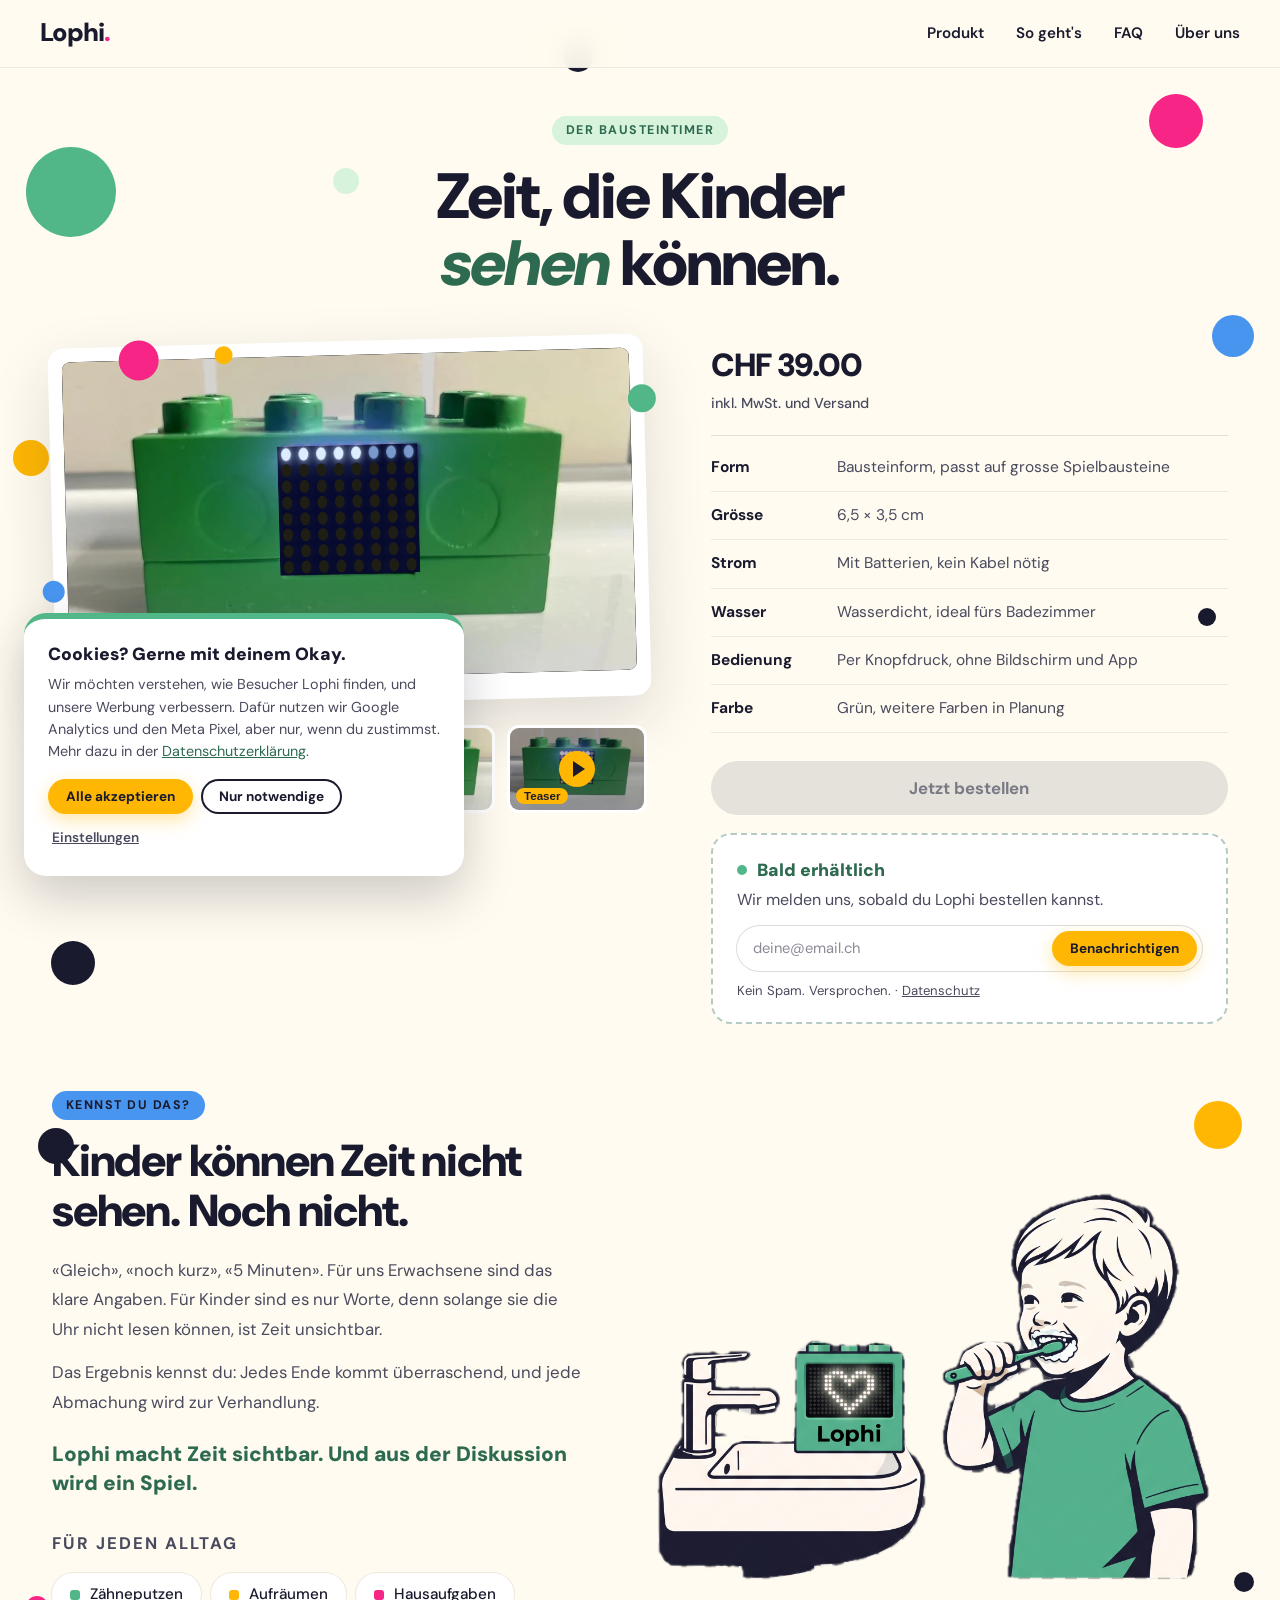
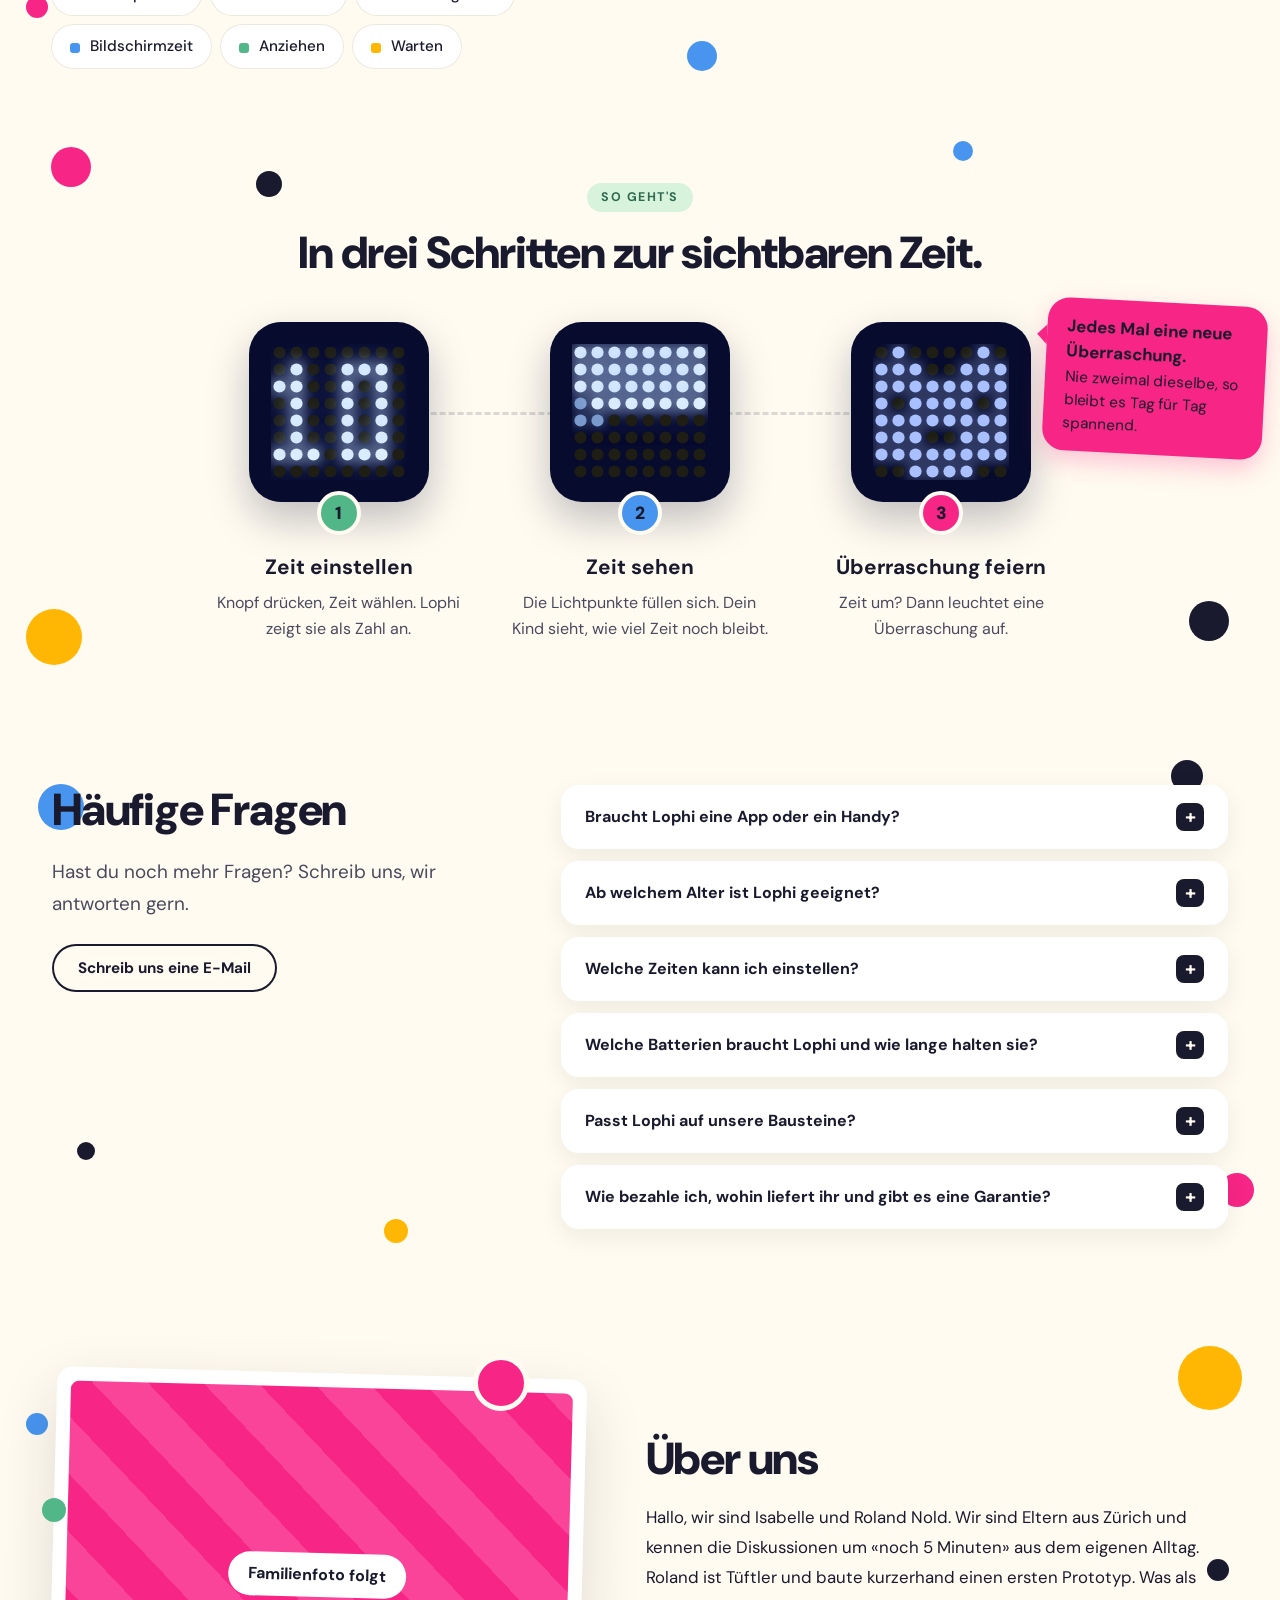
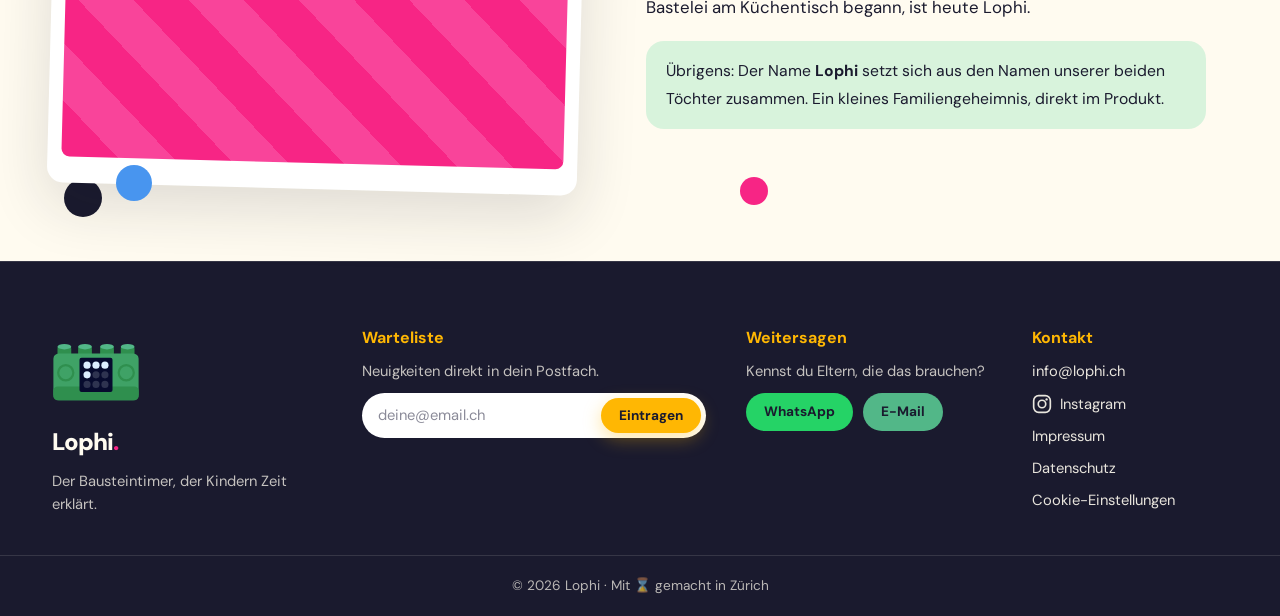
==== commit 19934612: "Favicon, Cookie-Hinweis, Rechtsseiten und Galerie" ====
--- a/index.html
+++ b/index.html
@@ -1,7 +1,8 @@
 <!DOCTYPE html>
 <!--
 Created by: reschmann
-Last Updated: 2026-10-16
+Edited by: jani-wi
+Last Updated: 2026-10-17
 -->
 <html lang="de-CH">
 <head>
@@ -15,16 +16,23 @@
 <meta property="og:type" content="website">
 <meta property="og:title" content="Lophi: Zeit, die Kinder sehen können.">
 <meta property="og:description" content="Der Bausteintimer, der Kindern Zeit erklärt. Ohne Bildschirm, ohne App.">
-<meta property="og:image" content="https://www.lophi.ch/lophi-preview.png">
-<meta property="og:image:width" content="1040">
-<meta property="og:image:height" content="662">
+<meta property="og:image" content="https://www.lophi.ch/lophi-vorschau.png">
+<meta property="og:image:width" content="1200">
+<meta property="og:image:height" content="630">
+<meta property="og:image:alt" content="Lophi, der grüne Bausteintimer mit leuchtender Punktmatrix">
 <meta property="og:url" content="https://www.lophi.ch/">
 <meta property="og:site_name" content="Lophi">
 <meta property="og:locale" content="de_CH">
 <meta name="twitter:card" content="summary_large_image">
 <meta name="twitter:title" content="Lophi: Zeit, die Kinder sehen können.">
 <meta name="twitter:description" content="Der Bausteintimer, der Kindern Zeit erklärt. Ohne Bildschirm, ohne App.">
-<meta name="twitter:image" content="https://www.lophi.ch/lophi-preview.png">
+<meta name="twitter:image" content="https://www.lophi.ch/lophi-vorschau.png">
+
+<!-- ===== FAVICON ===== -->
+<link rel="icon" href="img/favicon.ico" sizes="any">
+<link rel="icon" href="img/favicon.svg" type="image/svg+xml">
+<link rel="apple-touch-icon" href="img/apple-touch-icon.png">
+<meta name="theme-color" content="#FFFBF0">
 
 <link href="https://fonts.googleapis.com/css2?family=DM+Sans:wght@300;400;500;600;700;900&display=swap" rel="stylesheet">
 <link rel="stylesheet" href="style.css">
@@ -43,7 +51,6 @@
     <a href="#so-gehts">So geht's</a>
     <a href="#faq">FAQ</a>
     <a href="#ueber-uns">Über uns</a>
-    <a class="btn btn--primary btn--small" href="#warteliste">Warteliste</a>
   </div>
 </nav>
 
@@ -57,6 +64,9 @@
   <span class="dot dot--yellow dot--desk" style="width:36px; height:36px; top:42%; left:1%;" aria-hidden="true"></span>
   <span class="dot dot--blue dot--desk" style="width:42px; height:42px; top:30%; right:2%;" aria-hidden="true"></span>
   <span class="dot dot--mint dot--desk" style="width:26px; height:26px; top:16%; left:26%;" aria-hidden="true"></span>
+  <span class="dot dot--navy" style="width:30px; height:30px; top:4%; left:44%;" aria-hidden="true"></span>
+  <span class="dot dot--navy dot--desk" style="width:18px; height:18px; top:58%; right:5%;" aria-hidden="true"></span>
+  <span class="dot dot--navy dot--desk" style="width:44px; height:44px; bottom:6%; left:4%;" aria-hidden="true"></span>
 
   <div class="container">
   <div class="hero-head">
@@ -65,27 +75,43 @@
   </div>
   <div class="hero-grid">
 
-    <!-- Links: Foto mit Punktmatrix -->
+    <!-- Links: Galerie (Foto mit Punktmatrix, weitere Fotos, Teaser Video) -->
     <div class="hero-media">
       <div class="polaroid-frame">
-        <div class="lophi-illustration">
-          <img src="img/lophi-hero.webp" width="800" height="455" alt="Lophi: grüner Timer in Bausteinform mit leuchtender Punktmatrix">
-          <svg id="lophiSVG" viewBox="0 0 154 109" preserveAspectRatio="none" style="left:37.62%; top:28%; width:24.75%; height:40%;" xmlns="http://www.w3.org/2000/svg" aria-hidden="true">
-            <rect x="0" y="0" width="154" height="109" fill="#070b2e" opacity="0.98"/>
-            <g id="dotMatrixSVG"></g>
-          </svg>
-          <div class="photo-dot" style="width:40px; height:40px; background:var(--pink); top:-16px; left:12%;"></div>
-          <div class="photo-dot" style="width:18px; height:18px; background:var(--yellow); top:-7px; left:28%;"></div>
-          <div class="photo-dot" style="width:28px; height:28px; background:var(--green); top:14%; right:-12px;"></div>
-          <div class="photo-dot" style="width:34px; height:34px; background:var(--yellow); bottom:-15px; right:18%;"></div>
-          <div class="photo-dot" style="width:22px; height:22px; background:var(--blue); bottom:20%; left:-11px;"></div>
+        <div class="media-stage">
+          <!-- Ansicht 1: Foto mit animierter Punktmatrix -->
+          <div class="lophi-illustration" data-view="live">
+            <img src="img/lophi-hero.webp" width="800" height="455" alt="Lophi: grüner Timer in Bausteinform mit leuchtender Punktmatrix">
+            <svg id="lophiSVG" viewBox="0 0 154 109" preserveAspectRatio="none" style="left:37.62%; top:28%; width:24.75%; height:40%;" xmlns="http://www.w3.org/2000/svg" aria-hidden="true">
+              <rect x="0" y="0" width="154" height="109" fill="#070b2e" opacity="0.98"/>
+              <g id="dotMatrixSVG"></g>
+            </svg>
+          </div>
+          <!-- Ansicht 2: weitere Fotos -->
+          <img class="stage-image" data-view="image" src="" alt="" hidden>
+          <!-- Ansicht 3: Video (lädt erst beim Anklicken) -->
+          <div class="stage-video" data-view="video" hidden></div>
         </div>
+        <div class="photo-dot" style="width:40px; height:40px; background:var(--pink); top:-6px; left:12%;"></div>
+        <div class="photo-dot" style="width:18px; height:18px; background:var(--yellow); top:2px; left:28%;"></div>
+        <div class="photo-dot" style="width:28px; height:28px; background:var(--green); top:14%; right:-12px;"></div>
+        <div class="photo-dot" style="width:22px; height:22px; background:var(--blue); bottom:30%; left:-11px;"></div>
+      </div>
+
+      <!-- Vorschaubilder. Neue Fotos oder Videos nach dem Drehtag einfach als weiteren Button einfügen:
+           Foto:  <button class="thumb" type="button" data-type="image" data-src="img/NAME.webp" data-alt="Beschreibung"><img src="img/NAME.webp" alt=""></button>
+           Video: <button class="thumb thumb--video" type="button" data-type="video" data-src="https://www.youtube-nocookie.com/embed/VIDEO-ID"><img src="img/VORSCHAU.webp" alt=""><span class="thumb-play" aria-hidden="true"></span></button> -->
+      <div class="thumbs" aria-label="Weitere Fotos und Videos">
+        <button class="thumb is-active" type="button" data-type="live" aria-label="Lophi mit leuchtender Anzeige"><img src="img/lophi-hero.webp" alt=""></button>
+        <button class="thumb" type="button" data-type="image" data-src="img/lophi-hero.webp" data-alt="Lophi von vorne" aria-label="Foto 2 anzeigen"><img src="img/lophi-hero.webp" alt=""></button>
+        <button class="thumb" type="button" data-type="image" data-src="img/lophi-hero.webp" data-alt="Lophi von vorne" aria-label="Foto 3 anzeigen"><img src="img/lophi-hero.webp" alt=""></button>
+        <button class="thumb thumb--video" type="button" data-type="video" data-src="https://www.youtube-nocookie.com/embed/HDHD0s7-zRE?rel=0&amp;autoplay=1" aria-label="Teaser Video abspielen"><img src="img/lophi-hero.webp" alt=""><span class="thumb-play" aria-hidden="true"></span><span class="thumb-label">Teaser</span></button>
       </div>
     </div>
 
     <!-- Rechts: Produktinfos -->
     <div class="hero-info">
-      <p class="price">Preis: CHF 39.00</p>
+      <p class="price">CHF 39.00 <span class="price-note">inkl. MwSt. und Versand</span></p>
 
       <dl class="specs">
         <div><dt>Form</dt><dd>Bausteinform, passt auf grosse Spielbausteine</dd></div>
@@ -122,6 +148,8 @@
   <span class="dot dot--yellow" style="width:48px; height:48px; top:8%; right:3%;" aria-hidden="true"></span>
   <span class="dot dot--pink dot--desk" style="width:22px; height:22px; bottom:14%; left:2%;" aria-hidden="true"></span>
   <span class="dot dot--blue dot--desk" style="width:30px; height:30px; bottom:6%; right:44%;" aria-hidden="true"></span>
+  <span class="dot dot--navy" style="width:36px; height:36px; top:12%; left:3%;" aria-hidden="true"></span>
+  <span class="dot dot--navy dot--desk" style="width:20px; height:20px; bottom:18%; right:2%;" aria-hidden="true"></span>
 
   <div class="container problem-grid">
 
@@ -154,13 +182,15 @@
   </div>
 </section>
 
-<!-- ===== 3. SO GEHT'S (Schritte und Video) ===== -->
+<!-- ===== 3. SO GEHT'S ===== -->
 <section class="section" id="so-gehts">
   <!-- Deko Punkte -->
   <span class="dot dot--pink" style="width:40px; height:40px; top:6%; left:4%;" aria-hidden="true"></span>
   <span class="dot dot--green dot--desk" style="width:28px; height:28px; top:44%; right:2%;" aria-hidden="true"></span>
   <span class="dot dot--yellow dot--desk" style="width:56px; height:56px; bottom:8%; left:2%;" aria-hidden="true"></span>
   <span class="dot dot--blue dot--desk" style="width:20px; height:20px; top:5%; right:24%;" aria-hidden="true"></span>
+  <span class="dot dot--navy" style="width:26px; height:26px; top:10%; left:20%;" aria-hidden="true"></span>
+  <span class="dot dot--navy dot--desk" style="width:40px; height:40px; bottom:12%; right:4%;" aria-hidden="true"></span>
 
   <div class="container">
     <div class="text-center">
@@ -194,13 +224,6 @@
       </li>
     </ol>
 
-    <!-- 4.2 Video (kompakt) -->
-    <div class="video-block reveal">
-      <span class="eyebrow eyebrow--yellow">Lophi in Aktion</span>
-      <div class="video-player-wrap">
-        <iframe src="https://www.youtube-nocookie.com/embed/HDHD0s7-zRE?rel=0" title="Lophi in Aktion" allow="accelerometer; autoplay; clipboard-write; encrypted-media; gyroscope; picture-in-picture; web-share" allowfullscreen loading="lazy"></iframe>
-      </div>
-    </div>
   </div>
 </section>
 
@@ -210,6 +233,8 @@
   <span class="dot dot--blue" style="width:46px; height:46px; top:12%; left:3%;" aria-hidden="true"></span>
   <span class="dot dot--yellow dot--desk" style="width:24px; height:24px; bottom:10%; left:30%;" aria-hidden="true"></span>
   <span class="dot dot--pink dot--desk" style="width:34px; height:34px; bottom:16%; right:2%;" aria-hidden="true"></span>
+  <span class="dot dot--navy" style="width:32px; height:32px; top:8%; right:6%;" aria-hidden="true"></span>
+  <span class="dot dot--navy dot--desk" style="width:18px; height:18px; bottom:24%; left:6%;" aria-hidden="true"></span>
 
   <div class="container faq-grid">
     <div class="faq-intro reveal">
@@ -218,25 +243,30 @@
       <a class="btn btn--outline" href="mailto:info@lophi.ch?subject=Frage%20zu%20Lophi">Schreib uns eine E-Mail</a>
     </div>
     <div class="faq reveal">
+      <!-- Gelb markierte Stellen (class="todo") vor dem Livegang mit den echten Angaben ersetzen und das mark-Tag entfernen. -->
       <details>
         <summary>Braucht Lophi eine App oder ein Handy?</summary>
         <p>Nein. Lophi funktioniert ganz ohne Bildschirm und ohne App. Knopf drücken, Zeit einstellen, fertig.</p>
       </details>
       <details>
+        <summary>Ab welchem Alter ist Lophi geeignet?</summary>
+        <p>Lophi ist für Kinder gemacht, die die Uhr noch nicht lesen können. Wir empfehlen ihn ab <mark class="todo">3 Jahren</mark>.</p>
+      </details>
+      <details>
+        <summary>Welche Zeiten kann ich einstellen?</summary>
+        <p>Du stellst die Zeit per Knopfdruck ein, von <mark class="todo">1 bis 30 Minuten</mark>. Die eingestellte Zeit erscheint als Zahl auf dem Display, danach füllen sich die Lichtpunkte bis zum Ende.</p>
+      </details>
+      <details>
+        <summary>Welche Batterien braucht Lophi und wie lange halten sie?</summary>
+        <p>Lophi läuft mit <mark class="todo">2 × AAA</mark> Batterien, ein Kabel brauchst du nicht. Bei täglicher Nutzung halten sie etwa <mark class="todo">3 Monate</mark>.</p>
+      </details>
+      <details>
         <summary>Passt Lophi auf unsere Bausteine?</summary>
         <p>Lophi hat mit 6,5 × 3,5 cm die Grösse eines grossen Spielbausteins und lässt sich auf passende Bausteine stecken.</p>
       </details>
       <details>
-        <summary>Womit läuft Lophi?</summary>
-        <p>Mit Batterien. So brauchst du kein Kabel und kannst Lophi überall hinstellen.</p>
-      </details>
-      <details>
-        <summary>Darf Lophi nass werden?</summary>
-        <p>Ja. Lophi ist wasserdicht und damit ideal fürs Badezimmer.</p>
-      </details>
-      <details>
-        <summary>Wann kann ich Lophi kaufen?</summary>
-        <p>Lophi ist bald für CHF 39.00 erhältlich. Trag dich auf die Warteliste ein, dann erfährst du als Erste:r vom Verkaufsstart.</p>
+        <summary>Wie bezahle ich, wohin liefert ihr und gibt es eine Garantie?</summary>
+        <p>Bezahlen kannst du <mark class="todo">per TWINT oder auf Rechnung</mark>. Der Versand ist im Preis von CHF 39.00 bereits enthalten, wir liefern <mark class="todo">innerhalb der Schweiz</mark>. Auf Lophi gilt die gesetzliche Gewährleistung von zwei Jahren. Falls etwas nicht funktioniert, schreib uns an info@lophi.ch und wir finden gemeinsam eine Lösung.</p>
       </details>
     </div>
   </div>
@@ -248,14 +278,18 @@
   <span class="dot dot--yellow" style="width:64px; height:64px; top:8%; right:3%;" aria-hidden="true"></span>
   <span class="dot dot--pink dot--desk" style="width:28px; height:28px; bottom:10%; right:40%;" aria-hidden="true"></span>
   <span class="dot dot--blue dot--desk" style="width:22px; height:22px; top:20%; left:2%;" aria-hidden="true"></span>
+  <span class="dot dot--navy" style="width:38px; height:38px; bottom:8%; left:5%;" aria-hidden="true"></span>
+  <span class="dot dot--navy dot--desk" style="width:22px; height:22px; top:46%; right:4%;" aria-hidden="true"></span>
 
   <div class="container about-grid">
     <div class="about-photo reveal">
-      <!-- Sobald das Foto da ist: Platzhalter löschen und diese Zeile aktivieren
-      <img src="img/familie-nold.webp" width="1200" height="900" alt="Isabelle und Roland Nold mit ihren Töchtern">
-      -->
-      <div class="photo-placeholder" aria-hidden="true">
-        <span>Familienfoto folgt</span>
+      <div class="polaroid-frame about-frame">
+        <!-- Sobald das Foto da ist: Platzhalter löschen und diese Zeile aktivieren
+        <img class="about-img" src="img/familie-nold.webp" width="1200" height="900" alt="Isabelle und Roland Nold mit ihren Töchtern">
+        -->
+        <div class="photo-placeholder" aria-hidden="true">
+          <span>Familienfoto folgt</span>
+        </div>
       </div>
       <div class="about-dot about-dot--pink"></div>
       <div class="about-dot about-dot--blue"></div>
@@ -269,48 +303,20 @@
   </div>
 </section>
 
-<!-- ===== 6. WARTELISTE ===== -->
-<section class="section section--dark final-cta" id="warteliste">
-  <!-- Deko Punkte -->
-  <span class="dot dot--pink" style="width:44px; height:44px; top:18%; left:8%;" aria-hidden="true"></span>
-  <span class="dot dot--yellow" style="width:30px; height:30px; bottom:20%; right:10%;" aria-hidden="true"></span>
-  <span class="dot dot--green dot--desk" style="width:22px; height:22px; top:24%; right:22%;" aria-hidden="true"></span>
-  <span class="dot dot--blue dot--desk" style="width:36px; height:36px; bottom:14%; left:24%;" aria-hidden="true"></span>
-
-  <div class="container text-center">
-    <h2 class="reveal">Sei dabei, wenn Lophi<span class="brand-dot">.</span> startet.</h2>
-    <p class="lead reveal">Trag dich auf die Warteliste ein und erfahre als Erste:r vom Verkaufsstart.</p>
-    <div class="signup reveal">
-      <form action="https://lophi.us17.list-manage.com/subscribe/post?u=5261624546fb04c4567b1ec64&amp;id=d924d58833&amp;f_id=008ac3e3f0" method="post" target="_blank">
-        <div class="cta-form">
-          <input type="email" name="EMAIL" placeholder="deine@email.ch" aria-label="Deine E-Mail-Adresse" required>
-          <button type="submit" class="btn btn--primary">Auf die Warteliste</button>
-        </div>
-        <div aria-hidden="true" class="mc-hidden"><input type="text" name="b_5261624546fb04c4567b1ec64_d924d58833" tabindex="-1" value=""></div>
-      </form>
-      <p class="cta-micro">Kein Spam. Versprochen. · <a href="privacy.html">Datenschutz</a></p>
-    </div>
-  </div>
-</section>
-
 </main>
 
-<!-- ===== 7. FOOTER MIT WARTELISTE UND WEITERSAGEN ===== -->
+<!-- ===== 6. FOOTER MIT WARTELISTE UND WEITERSAGEN ===== -->
 <footer class="site-footer">
   <div class="footer-grid">
     <div class="footer-col">
       <div class="footer-illustration">
-        <img src="img/lophi-footer.webp" width="520" height="331" alt="Lophi Timer in Bausteinform">
-        <svg id="lophiSVGFooter" viewBox="0 0 154 109" preserveAspectRatio="none" style="left:30.00%; top:47.13%; width:29.62%; height:32.93%;" xmlns="http://www.w3.org/2000/svg" aria-hidden="true">
-          <rect x="0" y="0" width="154" height="109" fill="#050408" opacity="0.96"/>
-          <g id="dotMatrixSVGFooter"></g>
-        </svg>
+        <img src="img/favicon.svg" width="64" height="64" alt="Lophi Timer in Bausteinform">
       </div>
       <p class="footer-logo">Lophi<span class="brand-dot">.</span></p>
       <p class="footer-muted">Der Bausteintimer, der Kindern Zeit erklärt.</p>
     </div>
 
-    <div class="footer-col">
+    <div class="footer-col" id="warteliste">
       <h3 class="footer-title">Warteliste</h3>
       <p class="footer-muted">Neuigkeiten direkt in dein Postfach.</p>
       <form action="https://lophi.us17.list-manage.com/subscribe/post?u=5261624546fb04c4567b1ec64&amp;id=d924d58833&amp;f_id=008ac3e3f0" method="post" target="_blank">
@@ -344,25 +350,13 @@
       </a>
       <a href="imprint.html">Impressum</a>
       <a href="privacy.html">Datenschutz</a>
+      <a href="#" data-open-cookies>Cookie-Einstellungen</a>
     </div>
   </div>
   <div class="footer-bottom">&copy; 2026 Lophi · Mit &#8987; gemacht in Z&uuml;rich</div>
 </footer>
 
 <script>
-  // ===== Mobile Navigation =====
-  const navToggle = document.querySelector('.nav-toggle');
-  const navMenu = document.getElementById('navMenu');
-  navToggle.addEventListener('click', () => {
-    const open = navMenu.classList.toggle('open');
-    navToggle.setAttribute('aria-expanded', open);
-    navToggle.setAttribute('aria-label', open ? 'Menü schliessen' : 'Menü öffnen');
-  });
-  navMenu.querySelectorAll('a').forEach(a => a.addEventListener('click', () => {
-    navMenu.classList.remove('open');
-    navToggle.setAttribute('aria-expanded', 'false');
-  }));
-
   // ===== Sektionen beim Scrollen einblenden =====
   const obsReveal = new IntersectionObserver(entries => {
     entries.forEach(e => {
@@ -461,15 +455,30 @@
     }
   });
 
-  // ===== Teilen Links =====
-  (function() {
-    var shareUrl = window.location.href.split('#')[0];
-    var shareText = "Schau dir Lophi an: der Bausteintimer, der Kindern Zeit sichtbar macht.";
-    var wa = document.getElementById('shareWhatsApp');
-    if (wa) wa.href = "https://wa.me/?text=" + encodeURIComponent(shareText + " " + shareUrl);
-    var em = document.getElementById('shareEmail');
-    if (em) em.href = "mailto:?subject=" + encodeURIComponent("Das musst du sehen: Lophi") + "&body=" + encodeURIComponent(shareText + " " + shareUrl);
+</script>
+<script>
+  // ===== Galerie im Produktbereich =====
+  (function () {
+    const stage = document.querySelector('.media-stage');
+    if (!stage) return;
+    const live = stage.querySelector('[data-view="live"]');
+    const img = stage.querySelector('[data-view="image"]');
+    const video = stage.querySelector('[data-view="video"]');
+    document.querySelectorAll('.thumb').forEach(btn => btn.addEventListener('click', () => {
+      document.querySelectorAll('.thumb').forEach(t => t.classList.remove('is-active'));
+      btn.classList.add('is-active');
+      const type = btn.dataset.type;
+      live.hidden = type !== 'live';
+      img.hidden = type !== 'image';
+      video.hidden = type !== 'video';
+      video.innerHTML = '';
+      if (type === 'image') { img.src = btn.dataset.src; img.alt = btn.dataset.alt || ''; }
+      if (type === 'video') {
+        video.innerHTML = '<iframe src="' + btn.dataset.src + '" title="Lophi Teaser" allow="accelerometer; autoplay; clipboard-write; encrypted-media; gyroscope; picture-in-picture; web-share" allowfullscreen></iframe>';
+      }
+    }));
   })();
 </script>
+<script src="site.js" defer></script>
 </body>
 </html>
--- a/style.css
+++ b/style.css
@@ -1,13 +1,3 @@
-/* =========================================================
-   Lophi Stylesheet
-   Farbregeln (60/30/10):
-   60 % Creme als Hintergrund
-   30 % Tinte (dunkles Marineblau) für Text und dunkle Sektionen
-   10 % Bausteinfarben als Akzente (Buttons, Badges, Icons)
-   Kontrastregel: Auf farbigen Flächen steht immer Tinte, nie Weiss.
-   Grüner Text auf hellem Grund nutzt --green-dark (Lesbarkeit).
-   ========================================================= */
-
 *, *::before, *::after { box-sizing: border-box; margin: 0; padding: 0; }
 
 :root {
@@ -34,7 +24,7 @@
 }
 
 html { scroll-behavior: smooth; }
-section[id], header[id] { scroll-margin-top: var(--nav-h); }
+section[id], header[id], #warteliste { scroll-margin-top: calc(var(--nav-h) + 24px); }
 body { background: var(--cream); font-family: 'DM Sans', sans-serif; color: var(--ink); overflow-x: hidden; line-height: 1.5; }
 img { max-width: 100%; display: block; }
 a { color: inherit; }
@@ -42,7 +32,7 @@
 .container { max-width: var(--container); margin: 0 auto; padding: 0 32px; }
 .section { padding: 72px 0; }
 .section--tight { padding: 40px 0; }
-.section--white { background: var(--white); }
+.section--white { background: var(--cream); }
 .section--dark { background: var(--ink); color: var(--cream); }
 .section--dark .lead { color: rgba(255, 251, 240, 0.8); }
 .text-center { text-align: center; }
@@ -56,7 +46,7 @@
 .dot--pink { background: var(--pink); }
 .dot--blue { background: var(--blue); }
 .dot--mint { background: var(--mint); }
-.about .dot--mint { background: var(--white); }
+.dot--navy { background: var(--ink); }
 
 /* Zweispaltige Abschnitte */
 .split { display: grid; grid-template-columns: 1fr 1.25fr; gap: 64px; align-items: center; }
@@ -115,8 +105,24 @@
 
 /* Foto mit Punktmatrix */
 .polaroid-frame { background: var(--white); padding: 14px 14px 26px; border-radius: 16px; box-shadow: 0 22px 60px rgba(26, 26, 46, 0.14); transform: rotate(-1.5deg); }
-.lophi-illustration { position: relative; display: block; width: 100%; aspect-ratio: 800 / 455; }
-.lophi-illustration img { width: 100%; height: 100%; border-radius: 8px; }
+.polaroid-frame { position: relative; }
+.media-stage { position: relative; width: 100%; aspect-ratio: 800 / 455; border-radius: 8px; overflow: hidden; background: #000; }
+.media-stage [hidden] { display: none !important; }
+.lophi-illustration { position: relative; display: block; width: 100%; height: 100%; }
+.stage-image { width: 100%; height: 100%; object-fit: cover; }
+.stage-video, .stage-video iframe { width: 100%; height: 100%; border: 0; display: block; }
+
+/* Vorschaubilder unter dem Foto */
+.thumbs { display: grid; grid-template-columns: repeat(4, 1fr); gap: 12px; margin-top: 22px; }
+.thumb { position: relative; padding: 0; border: 3px solid transparent; border-radius: 12px; overflow: hidden; background: var(--white); cursor: pointer; aspect-ratio: 16 / 10; transition: border-color 0.2s, transform 0.2s; }
+.thumb:hover { transform: translateY(-2px); }
+.thumb.is-active { border-color: var(--green-dark); }
+.thumb img { width: 100%; height: 100%; object-fit: cover; }
+.thumb--video::after { content: ""; position: absolute; inset: 0; background: rgba(26, 26, 46, 0.35); }
+.thumb-play { position: absolute; z-index: 1; top: 50%; left: 50%; width: 36px; height: 36px; margin: -18px 0 0 -18px; border-radius: 50%; background: var(--yellow); }
+.thumb-play::after { content: ""; position: absolute; left: 14px; top: 10px; border: 8px solid transparent; border-left: 12px solid var(--ink); border-right: 0; }
+.thumb-label { position: absolute; z-index: 1; left: 6px; bottom: 6px; font-size: 0.72rem; font-weight: 700; color: var(--ink); background: var(--yellow); border-radius: 100px; padding: 2px 8px; }
+.lophi-illustration img { width: 100%; height: 100%; }
 .lophi-illustration svg { position: absolute; }
 .photo-dot { position: absolute; border-radius: 50%; }
 .dm-dot { fill: #1e1e14; transition: fill 0.12s, filter 0.12s; }
@@ -126,6 +132,7 @@
 
 /* Preis und Produktdetails (nur Text, keine Boxen) */
 .price { font-size: 2rem; font-weight: 900; letter-spacing: -1px; padding-bottom: 20px; border-bottom: 1px solid rgba(26, 26, 46, 0.12); }
+.price-note { display: block; font-size: 0.9rem; font-weight: 500; letter-spacing: 0; color: var(--ink-soft); margin-top: 4px; }
 .specs { margin: 8px 0 28px; }
 .specs div { display: grid; grid-template-columns: 110px 1fr; gap: 16px; padding: 12px 0; border-bottom: 1px solid rgba(26, 26, 46, 0.08); font-size: 0.97rem; }
 .specs dt { font-weight: 700; }
@@ -166,14 +173,14 @@
 .tag:nth-child(4n+4)::before { background: var(--blue); }
 
 /* ---------- 4. So geht's ---------- */
-.steps { list-style: none; display: grid; grid-template-columns: repeat(3, 1fr); gap: 48px; margin-top: 44px; position: relative; }
+.steps { list-style: none; display: grid; grid-template-columns: repeat(3, 1fr); gap: 24px; max-width: 880px; margin: 44px auto 0; position: relative; }
 /* gestrichelte Verbindungslinie zwischen den Displays */
 .steps::before { content: ""; position: absolute; top: 90px; left: 16%; right: 16%; border-top: 3px dashed rgba(26, 26, 46, 0.15); z-index: 0; }
 .step { position: relative; z-index: 1; text-align: center; }
 .step-display { width: 180px; height: 180px; margin: 0 auto; padding: 22px; border-radius: 32px; background: #070b2e; box-shadow: 0 18px 40px rgba(7, 11, 46, 0.25); transition: transform 0.25s; }
 .step:hover .step-display { transform: translateY(-6px) rotate(-2deg); }
 .step-display svg { display: block; width: 100%; height: 100%; }
-.step-num { display: inline-flex; align-items: center; justify-content: center; width: 44px; height: 44px; border-radius: 50%; font-size: 1.1rem; font-weight: 900; color: var(--ink); margin: -22px auto 16px; position: relative; border: 4px solid var(--white); }
+.step-num { display: inline-flex; align-items: center; justify-content: center; width: 44px; height: 44px; border-radius: 50%; font-size: 1.1rem; font-weight: 900; color: var(--ink); margin: -22px auto 16px; position: relative; border: 4px solid var(--cream); }
 .step-num--green { background: var(--green); }
 .step-num--blue { background: var(--blue); }
 .step-num--pink { background: var(--pink); }
@@ -185,8 +192,8 @@
 .speech strong { display: block; font-size: 1.05rem; margin-bottom: 2px; }
 .speech::before { content: ""; position: absolute; top: -12px; left: 50%; transform: translateX(-50%); border: 12px solid transparent; border-top: 0; border-bottom-color: var(--pink); }
 /* auf breiten Bildschirmen schwebt die Blase rechts neben dem Display */
-@media (min-width: 1400px) {
-  .step:nth-child(3) .speech { position: absolute; top: -28px; left: calc(50% + 100px); margin: 0; width: 180px; transform: rotate(3deg); }
+@media (min-width: 1280px) {
+  .step:nth-child(3) .speech { position: absolute; top: -20px; left: calc(50% + 104px); margin: 0; width: 220px; transform: rotate(3deg); }
   .step:nth-child(3) .speech::before { top: 28px; left: -10px; right: auto; transform: none; border: 10px solid transparent; border-left: 0; border-right-color: var(--pink); }
 }
 
@@ -206,33 +213,34 @@
 .faq summary::after { content: "+"; position: absolute; right: 0; top: 50%; transform: translateY(-50%); width: 28px; height: 28px; border-radius: 8px; background: var(--ink); color: var(--cream); display: flex; align-items: center; justify-content: center; font-size: 1.2rem; }
 .faq details[open] summary::after { content: "×"; }
 .faq details p { color: var(--ink-soft); line-height: 1.7; padding-bottom: 20px; }
+/* Platzhalter, vor dem Livegang ersetzen */
+.todo { background: var(--yellow); color: var(--ink); padding: 0 4px; border-radius: 4px; }
 
 /* ---------- 6. Über uns (farbig, ohne Rahmen) ---------- */
+.about { background: var(--cream); }
 .about-grid { display: grid; grid-template-columns: 1fr 1.1fr; gap: 64px; align-items: center; }
 .about-photo { position: relative; }
-.about-photo img, .photo-placeholder { width: 100%; aspect-ratio: 4 / 3; border-radius: 28px; object-fit: cover; transform: rotate(-2deg); box-shadow: 0 22px 50px rgba(26, 26, 46, 0.18); }
+.about-frame { transform: rotate(1.5deg); }
+.about-img, .photo-placeholder { width: 100%; aspect-ratio: 4 / 3; border-radius: 8px; object-fit: cover; display: block; }
 .photo-placeholder { display: flex; align-items: center; justify-content: center; background: repeating-linear-gradient(45deg, var(--pink) 0 40px, #f9449a 40px 80px); }
 .photo-placeholder span { background: var(--white); color: var(--ink); font-weight: 700; padding: 10px 20px; border-radius: 100px; }
 .about-dot { position: absolute; border-radius: 50%; }
-.about-dot--pink { width: 56px; height: 56px; background: var(--pink); top: -18px; right: 10%; border: 5px solid var(--mint); }
+.about-dot--pink { width: 56px; height: 56px; background: var(--pink); top: -18px; right: 10%; border: 5px solid var(--cream); }
 .about-dot--blue { width: 36px; height: 36px; background: var(--blue); bottom: -12px; left: 12%; }
 .about-dot--green { width: 24px; height: 24px; background: var(--green); top: 30%; left: -10px; }
 .about-text h2 { margin-bottom: 18px; }
 .about-text p { color: var(--ink); line-height: 1.8; font-size: 1.05rem; max-width: 560px; }
-.about-secret { margin-top: 18px; background: var(--white); border-radius: 18px; padding: 16px 20px; font-size: 0.98rem !important; }
-
-/* ---------- 7. Warteliste ---------- */
-.final-cta .signup { margin: 32px auto 0; }
-.final-cta .cta-micro { color: rgba(255, 251, 240, 0.85); }
+.about-secret { margin-top: 18px; background: var(--mint); border-radius: 18px; padding: 16px 20px; font-size: 0.98rem !important; }
+
+/* Markenpunkt im Logo */
 .brand-dot { color: var(--pink); }
 
 /* ---------- 8. Footer ---------- */
 footer { background: var(--ink); color: var(--cream); font-size: 0.92rem; border-top: 1px solid rgba(255, 251, 240, 0.12); }
 .footer-grid { max-width: var(--container); margin: 0 auto; padding: 64px 32px 40px; display: grid; grid-template-columns: 1.1fr 1.4fr 1fr 0.8fr; gap: 40px; }
 .footer-col { display: flex; flex-direction: column; gap: 10px; align-items: flex-start; }
-.footer-illustration { position: relative; width: 110px; aspect-ratio: 520 / 331; }
-.footer-illustration img { width: 100%; height: 100%; border-radius: 8px; }
-.footer-illustration svg { position: absolute; }
+.footer-illustration { width: 88px; }
+.footer-illustration img { width: 100%; height: auto; }
 .footer-logo { font-size: 1.5rem; font-weight: 900; letter-spacing: -1px; }
 .footer-title { font-size: 1rem; font-weight: 700; color: var(--yellow); margin-bottom: 0; }
 .footer-muted { color: rgba(255, 251, 240, 0.75); line-height: 1.5; }
@@ -244,13 +252,28 @@
 .footer-bottom { border-top: 1px solid rgba(255, 251, 240, 0.12); text-align: center; padding: 20px 24px; color: rgba(255, 251, 240, 0.7); font-size: 0.85rem; }
 
 /* ---------- Impressum & Datenschutz ---------- */
-body.legal-page { padding-top: 80px; padding-bottom: 80px; }
-.page-wrap { max-width: 720px; margin: 0 auto; padding: 60px 24px 0; }
-.page-wrap h1 { font-size: 2.4rem; color: var(--green-dark); margin-bottom: 32px; line-height: 1.1; letter-spacing: -1px; }
+body.legal-page { padding-top: var(--nav-h); }
+.page-wrap { max-width: 720px; margin: 0 auto; padding: 60px 24px 88px; }
+.page-wrap h1 { hyphens: auto; overflow-wrap: break-word; font-size: clamp(1.8rem, 7vw, 2.4rem); color: var(--green-dark); margin-bottom: 32px; line-height: 1.1; letter-spacing: -1px; }
 .page-wrap h2 { font-size: 1.2rem; font-weight: 700; color: var(--ink); margin: 32px 0 10px; letter-spacing: 0; }
 .page-wrap p { margin-bottom: 14px; line-height: 1.7; }
 .page-wrap a { color: var(--green-dark); }
 .page-wrap .cta-btn { color: var(--ink); margin-top: 40px; }
+
+/* ---------- Cookie Hinweis ---------- */
+.cookie-banner { position: fixed; left: 24px; bottom: 24px; z-index: 200; width: min(440px, calc(100% - 32px)); background: var(--white); color: var(--ink); border-radius: 22px; padding: 22px 24px; box-shadow: 0 20px 50px rgba(26, 26, 46, 0.22); border-top: 6px solid var(--green); }
+.cookie-banner[hidden] { display: none; }
+.cookie-title { font-weight: 900; font-size: 1.1rem; margin-bottom: 6px; }
+.cookie-text { font-size: 0.9rem; line-height: 1.55; color: var(--ink-soft); }
+.cookie-text a { color: var(--green-dark); }
+.cookie-options { display: grid; gap: 10px; margin-top: 14px; }
+.cookie-options[hidden] { display: none; }
+.cookie-option { display: flex; gap: 10px; align-items: flex-start; font-size: 0.88rem; line-height: 1.45; color: var(--ink-soft); background: var(--cream); border-radius: 12px; padding: 10px 12px; cursor: pointer; }
+.cookie-option strong { display: block; color: var(--ink); }
+.cookie-option input { margin-top: 3px; width: 18px; height: 18px; accent-color: var(--green-dark); flex-shrink: 0; }
+.cookie-buttons { display: flex; flex-wrap: wrap; align-items: center; gap: 8px; margin-top: 16px; }
+.cookie-buttons [hidden] { display: none; }
+.cookie-link { background: none; border: none; font: inherit; font-size: 0.85rem; font-weight: 600; color: var(--ink-soft); text-decoration: underline; cursor: pointer; padding: 6px 4px; }
 
 /* ---------- Einblend Animationen ---------- */
 @keyframes fadeUp { from { opacity: 0; transform: translateY(24px); } to { opacity: 1; transform: none; } }
@@ -276,7 +299,7 @@
   .about-photo { max-width: 560px; margin: 0 auto; width: 100%; }
   .steps { grid-template-columns: 1fr; gap: 44px; }
   .steps::before { top: 0; bottom: 0; left: 50%; right: auto; border-top: none; border-left: 3px dashed rgba(26, 26, 46, 0.15); }
-  .step { background: var(--white); padding-bottom: 8px; }
+  .step { background: var(--cream); padding-bottom: 8px; }
   .footer-grid { grid-template-columns: 1fr 1fr; }
 }
 
@@ -290,7 +313,6 @@
   .nav-menu.open { display: flex; }
   .nav-menu a:not(.btn) { padding: 14px 4px; border-bottom: 1px solid rgba(26, 26, 46, 0.06); }
   .nav-menu a:not(.btn)::after { display: none; }
-  .nav-menu .btn { margin-top: 14px; padding: 14px; }
 
   .container { padding: 0 18px; }
   .section { padding: 52px 0; }
@@ -308,4 +330,6 @@
   .dot--desk { display: none; }
   .dot { transform: scale(0.6); }
   .footer-grid { grid-template-columns: 1fr; padding: 48px 20px 32px; gap: 32px; }
+  .cookie-banner { left: 16px; bottom: 16px; padding: 18px; }
+  .cookie-buttons .btn { flex: 1 1 auto; }
 }
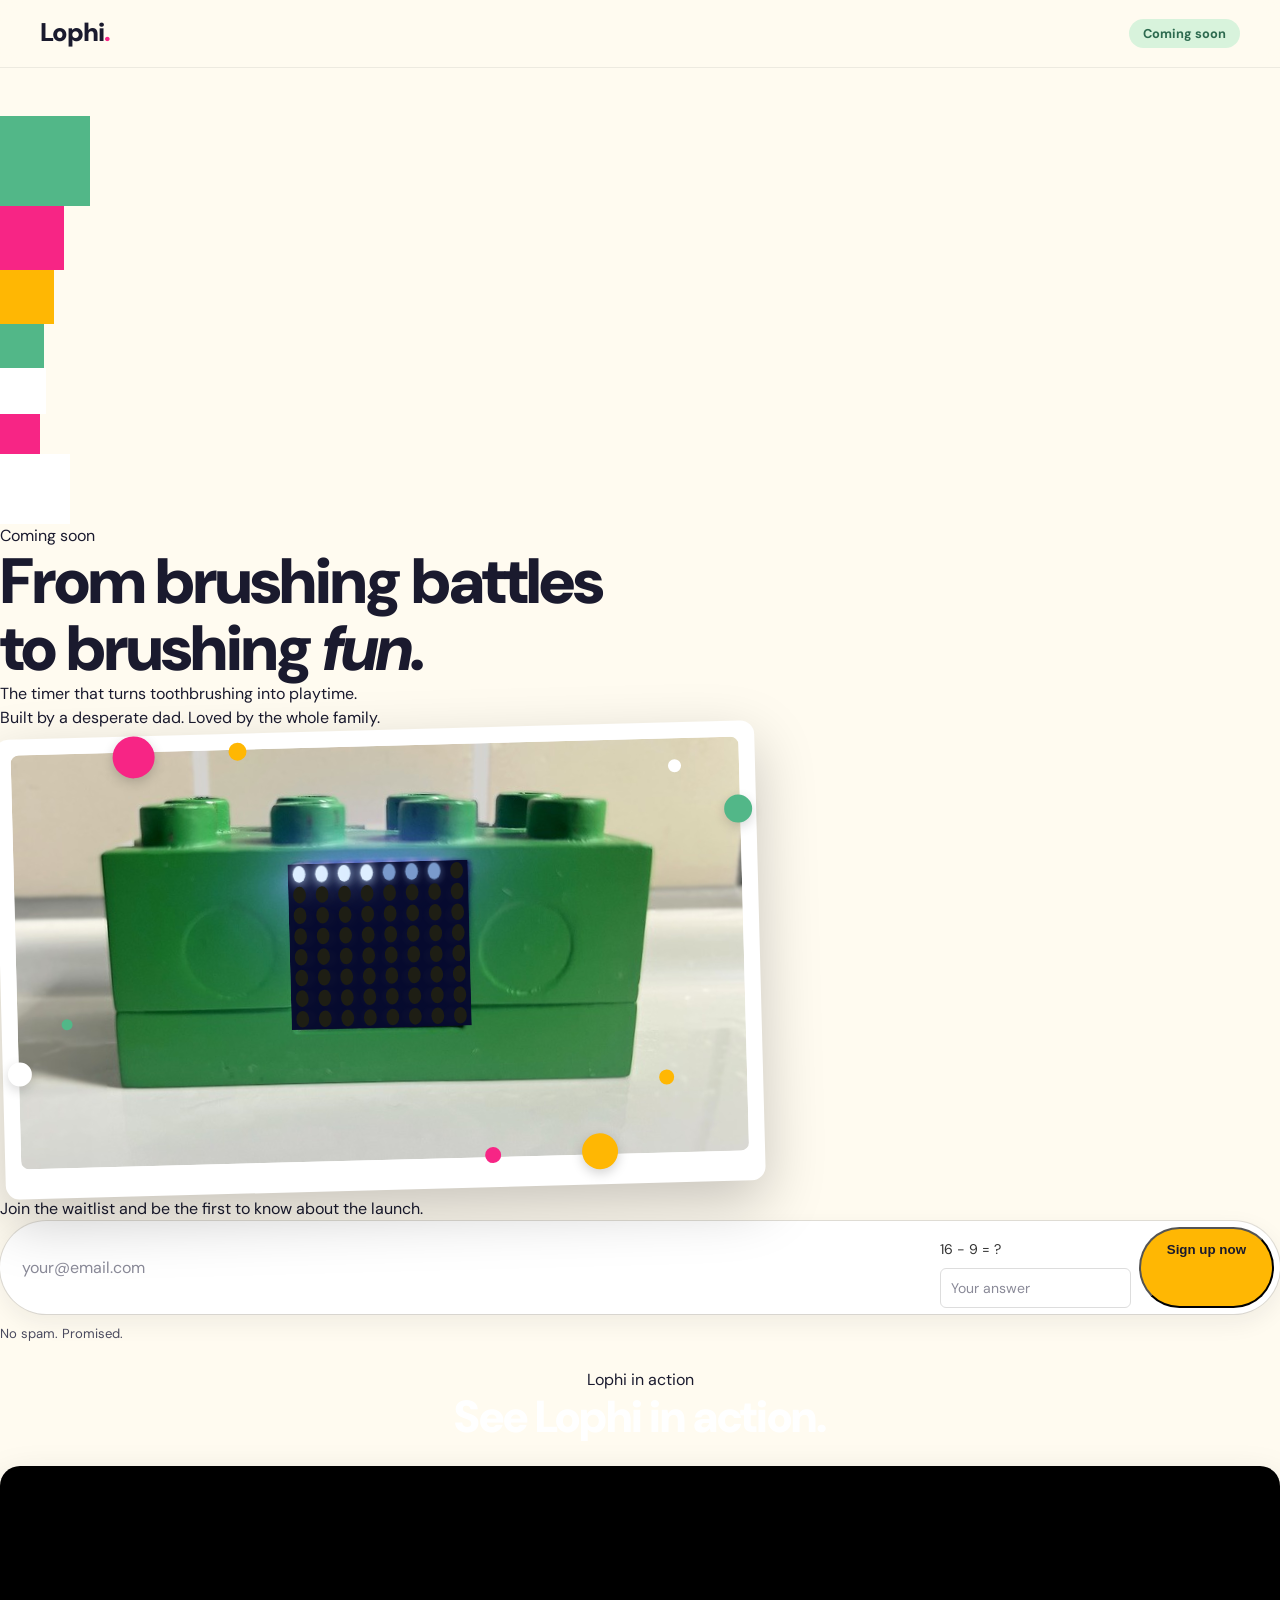
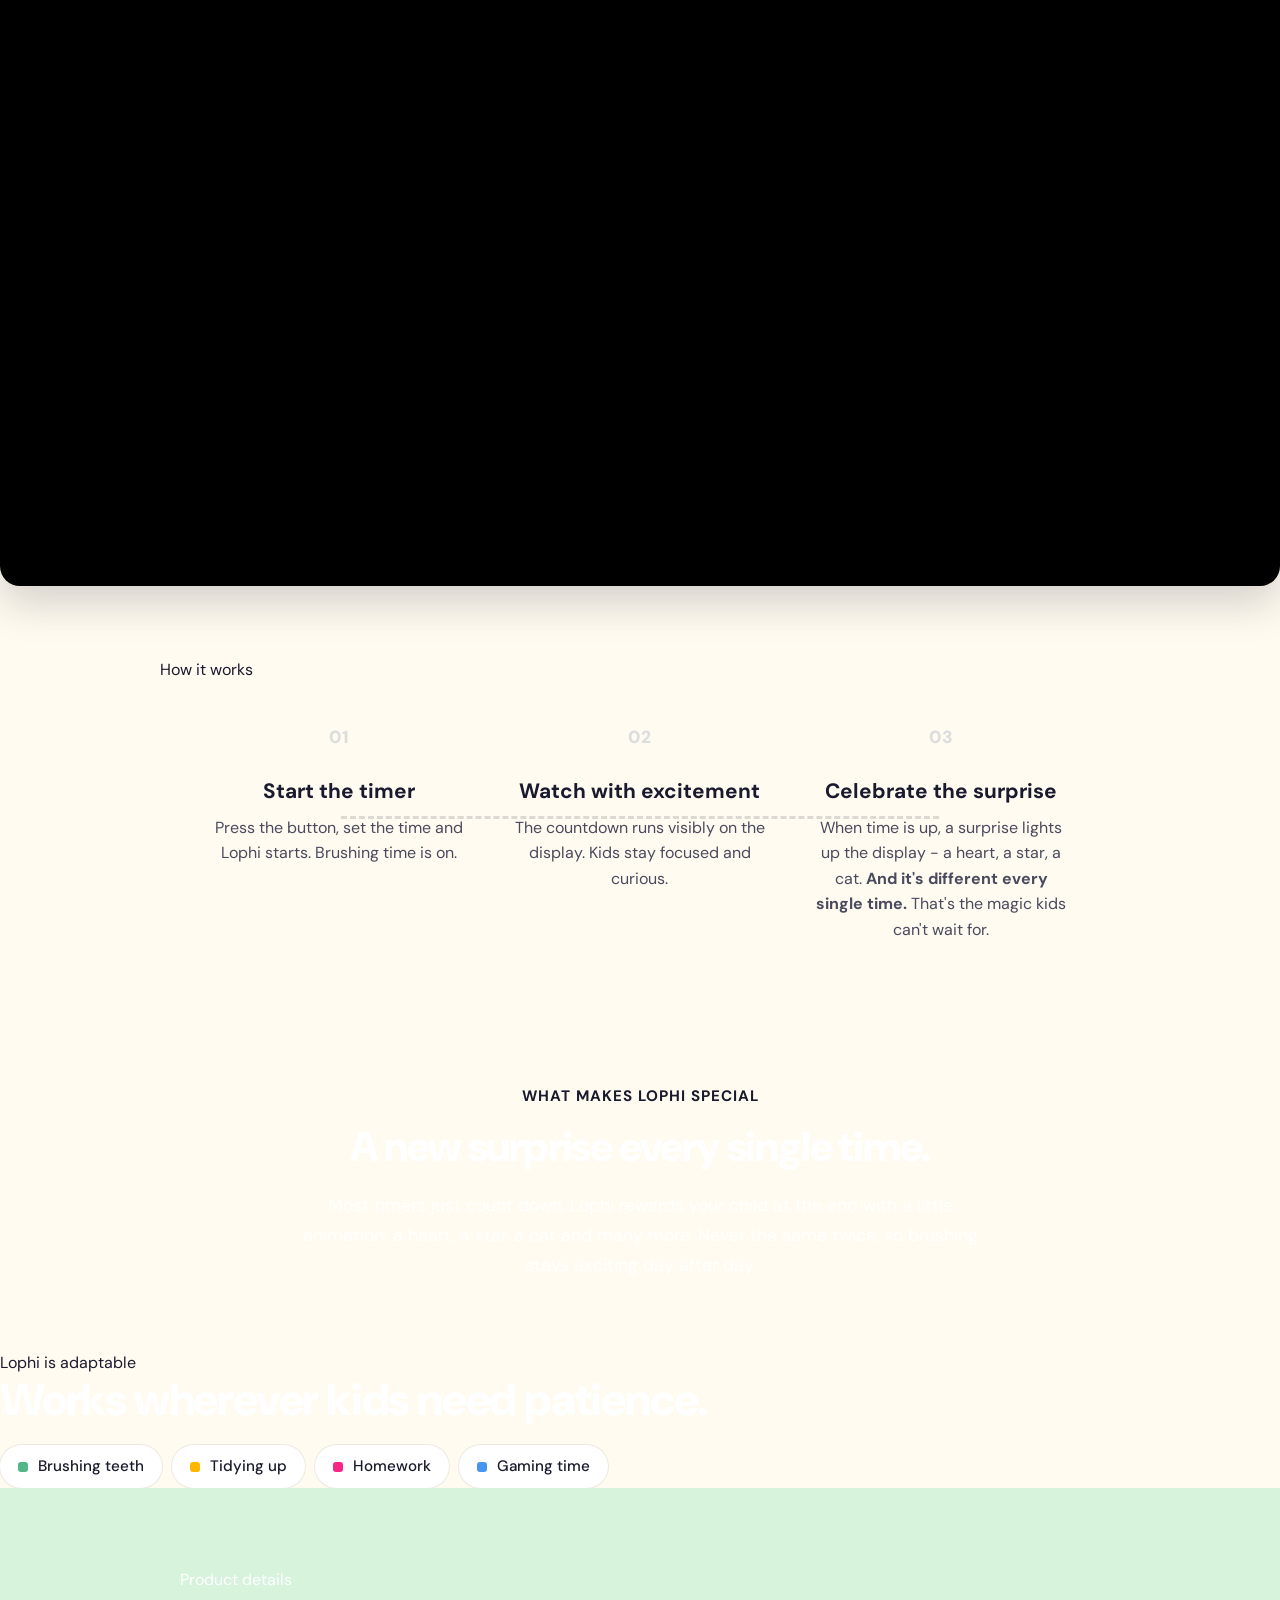
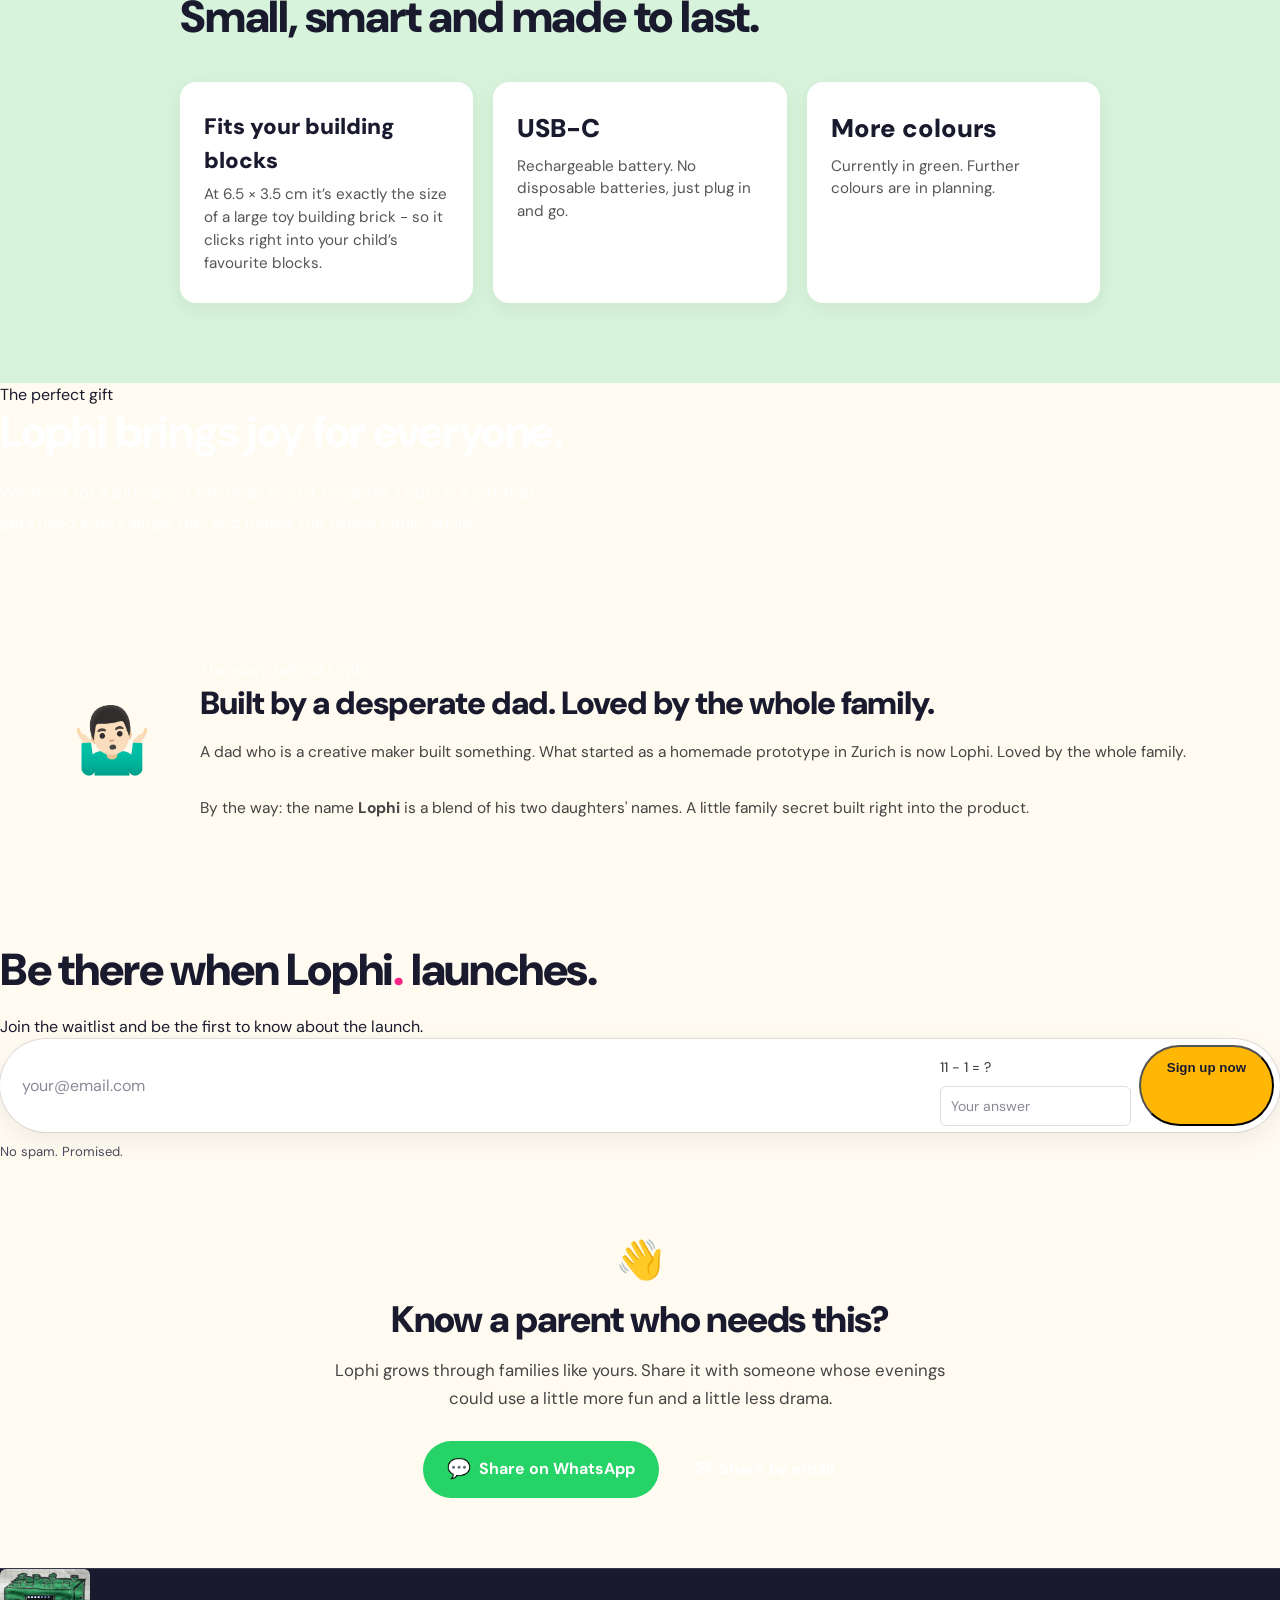
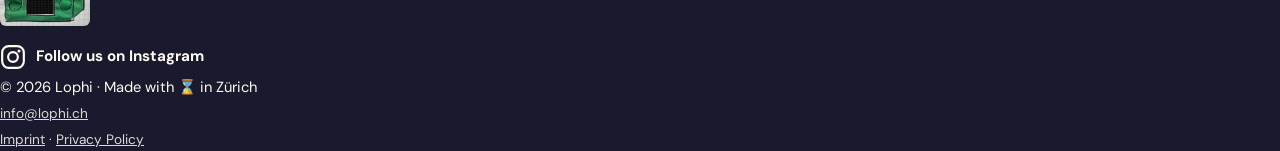
==== commit 9f1799d7: "Math-CAPTCHA" ====
--- a/index.html
+++ b/index.html
@@ -1,372 +1,273 @@
-<!DOCTYPE html>
 <!--
 Created by: reschmann
-Edited by: jani-wi
-Last Updated: 2026-10-17
+Last Updated: 2026-06-12
 -->
-<html lang="de-CH">
+<!DOCTYPE html>
+<html lang="en">
 <head>
 <meta charset="UTF-8">
 <meta name="google-site-verification" content="Vg7aLZ9QZycex9nQWI8i2uKVIHN4Tl6NY2hvF-HT9O4" />
 <meta name="viewport" content="width=device-width, initial-scale=1.0">
-<title>Lophi | Der Bausteintimer, der Kindern Zeit erklärt</title>
-<meta name="description" content="Lophi macht Zeit für Kinder sichtbar: ein Timer in Bausteinform mit Lichtpunkten und einer Überraschung am Ende. Ohne Bildschirm, ohne App.">
+<title>. Lophi - time made fun .</title>
 
 <!-- ===== SOCIAL / WHATSAPP PREVIEW ===== -->
 <meta property="og:type" content="website">
-<meta property="og:title" content="Lophi: Zeit, die Kinder sehen können.">
-<meta property="og:description" content="Der Bausteintimer, der Kindern Zeit erklärt. Ohne Bildschirm, ohne App.">
-<meta property="og:image" content="https://www.lophi.ch/lophi-vorschau.png">
-<meta property="og:image:width" content="1200">
-<meta property="og:image:height" content="630">
-<meta property="og:image:alt" content="Lophi, der grüne Bausteintimer mit leuchtender Punktmatrix">
+<meta property="og:title" content="Lophi – From brushing battles to brushing fun.">
+<meta property="og:description" content="The timer that turns toothbrushing into playtime. Join the waitlist!">
+<meta property="og:image" content="https://www.lophi.ch/lophi-preview.png">
+<meta property="og:image:width" content="1040">
+<meta property="og:image:height" content="662">
 <meta property="og:url" content="https://www.lophi.ch/">
 <meta property="og:site_name" content="Lophi">
-<meta property="og:locale" content="de_CH">
+
+<!-- Twitter Card -->
 <meta name="twitter:card" content="summary_large_image">
-<meta name="twitter:title" content="Lophi: Zeit, die Kinder sehen können.">
-<meta name="twitter:description" content="Der Bausteintimer, der Kindern Zeit erklärt. Ohne Bildschirm, ohne App.">
-<meta name="twitter:image" content="https://www.lophi.ch/lophi-vorschau.png">
-
-<!-- ===== FAVICON ===== -->
-<link rel="icon" href="img/favicon.ico" sizes="any">
-<link rel="icon" href="img/favicon.svg" type="image/svg+xml">
-<link rel="apple-touch-icon" href="img/apple-touch-icon.png">
-<meta name="theme-color" content="#FFFBF0">
-
-<link href="https://fonts.googleapis.com/css2?family=DM+Sans:wght@300;400;500;600;700;900&display=swap" rel="stylesheet">
+<meta name="twitter:title" content="Lophi – From brushing battles to brushing fun.">
+<meta name="twitter:description" content="The timer that turns toothbrushing into playtime. Join the waitlist!">
+<meta name="twitter:image" content="https://www.lophi.ch/lophi-preview.png">
+
+<meta name="description" content="The timer that turns toothbrushing into playtime. Built by a desperate dad. Join the waitlist!">
+<link href="https://fonts.googleapis.com/css2?family=DM+Sans:wght@300;400;500;900&display=swap" rel="stylesheet">
 <link rel="stylesheet" href="style.css">
-<script>document.documentElement.classList.add('js');</script>
 </head>
 <body id="top">
 
-<!-- ===== NAVIGATION (in der Reihenfolge der Seite) ===== -->
-<nav class="site-nav" aria-label="Hauptnavigation">
-  <a class="logo" href="#top" aria-label="Lophi, zurück nach oben">Lophi<span>.</span></a>
-  <button class="nav-toggle" type="button" aria-expanded="false" aria-controls="navMenu" aria-label="Menü öffnen">
-    <span></span><span></span><span></span>
-  </button>
-  <div class="nav-menu" id="navMenu">
-    <a href="#produkt">Produkt</a>
-    <a href="#so-gehts">So geht's</a>
-    <a href="#faq">FAQ</a>
-    <a href="#ueber-uns">Über uns</a>
-  </div>
+<nav>
+  <a class="logo" href="#top" aria-label="Home - back to top">Lophi<span>.</span></a>
+  <div class="nav-badge">Coming soon</div>
 </nav>
 
-<main>
-
-<!-- ===== 1. PRODUKT (Hero im Stil einer Produktseite) ===== -->
-<header class="hero" id="produkt">
-  <!-- Deko Punkte -->
-  <span class="dot dot--green" style="width:90px; height:90px; top:14%; left:2%;" aria-hidden="true"></span>
-  <span class="dot dot--pink" style="width:54px; height:54px; top:9%; right:6%;" aria-hidden="true"></span>
-  <span class="dot dot--yellow dot--desk" style="width:36px; height:36px; top:42%; left:1%;" aria-hidden="true"></span>
-  <span class="dot dot--blue dot--desk" style="width:42px; height:42px; top:30%; right:2%;" aria-hidden="true"></span>
-  <span class="dot dot--mint dot--desk" style="width:26px; height:26px; top:16%; left:26%;" aria-hidden="true"></span>
-  <span class="dot dot--navy" style="width:30px; height:30px; top:4%; left:44%;" aria-hidden="true"></span>
-  <span class="dot dot--navy dot--desk" style="width:18px; height:18px; top:58%; right:5%;" aria-hidden="true"></span>
-  <span class="dot dot--navy dot--desk" style="width:44px; height:44px; bottom:6%; left:4%;" aria-hidden="true"></span>
-
-  <div class="container">
-  <div class="hero-head">
-    <span class="eyebrow">Der Bausteintimer</span>
-    <h1>Zeit, die Kinder<br><em class="hl-green">sehen</em> können.</h1>
-  </div>
-  <div class="hero-grid">
-
-    <!-- Links: Galerie (Foto mit Punktmatrix, weitere Fotos, Teaser Video) -->
-    <div class="hero-media">
-      <div class="polaroid-frame">
-        <div class="media-stage">
-          <!-- Ansicht 1: Foto mit animierter Punktmatrix -->
-          <div class="lophi-illustration" data-view="live">
-            <img src="img/lophi-hero.webp" width="800" height="455" alt="Lophi: grüner Timer in Bausteinform mit leuchtender Punktmatrix">
-            <svg id="lophiSVG" viewBox="0 0 154 109" preserveAspectRatio="none" style="left:37.62%; top:28%; width:24.75%; height:40%;" xmlns="http://www.w3.org/2000/svg" aria-hidden="true">
-              <rect x="0" y="0" width="154" height="109" fill="#070b2e" opacity="0.98"/>
-              <g id="dotMatrixSVG"></g>
-            </svg>
-          </div>
-          <!-- Ansicht 2: weitere Fotos -->
-          <img class="stage-image" data-view="image" src="" alt="" hidden>
-          <!-- Ansicht 3: Video (lädt erst beim Anklicken) -->
-          <div class="stage-video" data-view="video" hidden></div>
+<section class="hero">
+  <!-- Playful decorations (top + edges only, away from text) -->
+  <div class="hero-deco" style="width:90px; height:90px; background:#52B788; top:10%; left:6%;"></div>
+  <div class="hero-deco" style="width:64px; height:64px; background:#F72585; top:8%; right:10%;"></div>
+  <div class="hero-deco" style="width:54px; height:54px; background:#FFB703; top:30%; left:3%;"></div>
+  <div class="hero-deco" style="width:44px; height:44px; background:#52B788; top:6%; right:30%;"></div>
+  <div class="hero-deco" style="width:46px; height:46px; background:#ffffff; top:20%; right:24%;"></div>
+  <div class="hero-deco" style="width:40px; height:40px; background:#F72585; top:14%; left:24%;"></div>
+  <div class="hero-deco" style="width:70px; height:70px; background:#ffffff; top:4%; left:42%;"></div>
+
+
+  <div class="hero-badge">Coming soon</div>
+  <h1>From brushing battles<br>to brushing <em class="highlight" style="font-style:italic;">fun.</em></h1>
+  <p class="subheadline">The timer that turns toothbrushing into playtime.<br>Built by a desperate dad. Loved by the whole family.</p>
+
+  <div class="timer-demo">
+    <div class="polaroid-frame" style="display:inline-block; background:#fff; padding:16px 16px 30px; border-radius:14px; box-shadow:0 22px 60px rgba(0,0,0,0.22); max-width:92%;">
+      <div class="lophi-illustration" style="width:728px; max-width:100%; aspect-ratio:800/455; position:relative; display:block;">
+        <img src="[data-uri]" style="width:100%; height:100%; display:block; border-radius:8px;" alt="Lophi Timer"/>
+        <svg id="lophiSVG" viewBox="0 0 154 109" preserveAspectRatio="none" style="position:absolute; left:37.62%; top:28%; width:24.75%; height:40%;" xmlns="http://www.w3.org/2000/svg">
+        <rect x="0" y="0" width="154" height="109" fill="#070b2e" opacity="0.98"/>
+        <g id="dotMatrixSVG"></g>
+      </svg>
+        <!-- Scattered dots over the photo - varied natural sizes -->
+        <div style="position:absolute; width:42px; height:42px; border-radius:50%; background:#F72585; top:-16px; left:14%; box-shadow:0 4px 12px rgba(0,0,0,0.18);"></div>
+        <div style="position:absolute; width:18px; height:18px; border-radius:50%; background:#FFB703; top:-7px; left:30%;"></div>
+        <div style="position:absolute; width:28px; height:28px; border-radius:50%; background:#52B788; top:14%; right:-12px; box-shadow:0 4px 12px rgba(0,0,0,0.16);"></div>
+        <div style="position:absolute; width:13px; height:13px; border-radius:50%; background:#fff; top:5%; right:8%;"></div>
+        <div style="position:absolute; width:36px; height:36px; border-radius:50%; background:#FFB703; bottom:-15px; right:18%; box-shadow:0 4px 12px rgba(0,0,0,0.18);"></div>
+        <div style="position:absolute; width:16px; height:16px; border-radius:50%; background:#F72585; bottom:-6px; right:34%;"></div>
+        <div style="position:absolute; width:24px; height:24px; border-radius:50%; background:#fff; bottom:20%; left:-11px; box-shadow:0 4px 12px rgba(0,0,0,0.16);"></div>
+        <div style="position:absolute; width:11px; height:11px; border-radius:50%; background:#52B788; top:64%; left:6%;"></div>
+        <div style="position:absolute; width:15px; height:15px; border-radius:50%; background:#FFB703; top:80%; right:10%;"></div>
+      </div>
+    </div>
+  </div>
+
+
+  <p class="waitlist-hint">Join the waitlist and be the first to know about the launch.</p>
+  <div class="cta-wrap">
+    <form action="https://lophi.us17.list-manage.com/subscribe/post?u=5261624546fb04c4567b1ec64&id=d924d58833&f_id=008ac3e3f0" method="post" target="_blank" style="width:100%;" class="waitlist-form">
+      <div class="cta-form">
+        <input type="email" name="EMAIL" placeholder="your@email.com" required />
+        <div class="captcha-container" style="margin-top: 12px; font-size: 14px; color: #333;">
+          <label style="display: block; margin-bottom: 8px;"><span class="captcha-question"></span></label>
+          <input type="text" class="captcha-answer" placeholder="Your answer" inputmode="numeric" style="width: 100%; padding: 10px; border: 1px solid #ddd; border-radius: 6px; font-size: 14px;" />
         </div>
-        <div class="photo-dot" style="width:40px; height:40px; background:var(--pink); top:-6px; left:12%;"></div>
-        <div class="photo-dot" style="width:18px; height:18px; background:var(--yellow); top:2px; left:28%;"></div>
-        <div class="photo-dot" style="width:28px; height:28px; background:var(--green); top:14%; right:-12px;"></div>
-        <div class="photo-dot" style="width:22px; height:22px; background:var(--blue); bottom:30%; left:-11px;"></div>
-      </div>
-
-      <!-- Vorschaubilder. Neue Fotos oder Videos nach dem Drehtag einfach als weiteren Button einfügen:
-           Foto:  <button class="thumb" type="button" data-type="image" data-src="img/NAME.webp" data-alt="Beschreibung"><img src="img/NAME.webp" alt=""></button>
-           Video: <button class="thumb thumb--video" type="button" data-type="video" data-src="https://www.youtube-nocookie.com/embed/VIDEO-ID"><img src="img/VORSCHAU.webp" alt=""><span class="thumb-play" aria-hidden="true"></span></button> -->
-      <div class="thumbs" aria-label="Weitere Fotos und Videos">
-        <button class="thumb is-active" type="button" data-type="live" aria-label="Lophi mit leuchtender Anzeige"><img src="img/lophi-hero.webp" alt=""></button>
-        <button class="thumb" type="button" data-type="image" data-src="img/lophi-hero.webp" data-alt="Lophi von vorne" aria-label="Foto 2 anzeigen"><img src="img/lophi-hero.webp" alt=""></button>
-        <button class="thumb" type="button" data-type="image" data-src="img/lophi-hero.webp" data-alt="Lophi von vorne" aria-label="Foto 3 anzeigen"><img src="img/lophi-hero.webp" alt=""></button>
-        <button class="thumb thumb--video" type="button" data-type="video" data-src="https://www.youtube-nocookie.com/embed/HDHD0s7-zRE?rel=0&amp;autoplay=1" aria-label="Teaser Video abspielen"><img src="img/lophi-hero.webp" alt=""><span class="thumb-play" aria-hidden="true"></span><span class="thumb-label">Teaser</span></button>
-      </div>
-    </div>
-
-    <!-- Rechts: Produktinfos -->
-    <div class="hero-info">
-      <p class="price">CHF 39.00 <span class="price-note">inkl. MwSt. und Versand</span></p>
-
-      <dl class="specs">
-        <div><dt>Form</dt><dd>Bausteinform, passt auf grosse Spielbausteine</dd></div>
-        <div><dt>Grösse</dt><dd>6,5 × 3,5 cm</dd></div>
-        <div><dt>Strom</dt><dd>Mit Batterien, kein Kabel nötig</dd></div>
-        <div><dt>Wasser</dt><dd>Wasserdicht, ideal fürs Badezimmer</dd></div>
-        <div><dt>Bedienung</dt><dd>Per Knopfdruck, ohne Bildschirm und App</dd></div>
-        <div><dt>Farbe</dt><dd>Grün, weitere Farben in Planung</dd></div>
-      </dl>
-
-      <button class="btn btn--disabled btn--large btn--block" type="button" disabled>Jetzt bestellen</button>
-
-      <!-- Bald erhältlich: E-Mail Benachrichtigung -->
-      <div class="notify">
-        <p class="notify-title"><span class="notify-dot" aria-hidden="true"></span>Bald erhältlich</p>
-        <p class="notify-text">Wir melden uns, sobald du Lophi bestellen kannst.</p>
-        <form action="https://lophi.us17.list-manage.com/subscribe/post?u=5261624546fb04c4567b1ec64&amp;id=d924d58833&amp;f_id=008ac3e3f0" method="post" target="_blank">
-          <div class="cta-form cta-form--compact">
-            <input type="email" name="EMAIL" placeholder="deine@email.ch" aria-label="Deine E-Mail-Adresse" required>
-            <button type="submit" class="btn btn--primary btn--small">Benachrichtigen</button>
-          </div>
-          <div aria-hidden="true" class="mc-hidden"><input type="text" name="b_5261624546fb04c4567b1ec64_d924d58833" tabindex="-1" value=""></div>
-        </form>
-        <p class="cta-micro">Kein Spam. Versprochen. · <a href="privacy.html">Datenschutz</a></p>
-      </div>
-    </div>
-  </div>
-  </div>
-</header>
-
-<!-- ===== 2. DAS PROBLEM ===== -->
-<section class="section section--tight" id="problem">
-  <!-- Deko Punkte -->
-  <span class="dot dot--yellow" style="width:48px; height:48px; top:8%; right:3%;" aria-hidden="true"></span>
-  <span class="dot dot--pink dot--desk" style="width:22px; height:22px; bottom:14%; left:2%;" aria-hidden="true"></span>
-  <span class="dot dot--blue dot--desk" style="width:30px; height:30px; bottom:6%; right:44%;" aria-hidden="true"></span>
-  <span class="dot dot--navy" style="width:36px; height:36px; top:12%; left:3%;" aria-hidden="true"></span>
-  <span class="dot dot--navy dot--desk" style="width:20px; height:20px; bottom:18%; right:2%;" aria-hidden="true"></span>
-
-  <div class="container problem-grid">
-
-    <!-- Links: Text -->
-    <div class="problem-text reveal">
-      <span class="eyebrow eyebrow--blue">Kennst du das?</span>
-      <h2>Kinder können Zeit nicht sehen. Noch nicht.</h2>
-      <p>«Gleich», «noch kurz», «5 Minuten». Für uns Erwachsene sind das klare Angaben. Für Kinder sind es nur Worte, denn solange sie die Uhr nicht lesen können, ist Zeit unsichtbar.</p>
-      <p>Das Ergebnis kennst du: Jedes Ende kommt überraschend, und jede Abmachung wird zur Verhandlung.</p>
-      <p class="problem-punch">Lophi macht Zeit sichtbar. Und aus der Diskussion wird ein Spiel.</p>
-
-      <!-- Für jeden Alltag -->
-      <div class="everyday">
-        <p class="everyday-title">Für jeden Alltag</p>
-        <div class="tags-wrap">
-          <div class="tag">Zähneputzen</div>
-          <div class="tag">Aufräumen</div>
-          <div class="tag">Hausaufgaben</div>
-          <div class="tag">Bildschirmzeit</div>
-          <div class="tag">Anziehen</div>
-          <div class="tag">Warten</div>
+        <button type="submit" class="cta-btn">Sign up now</button>
+      </div>
+      <div aria-hidden="true" class="mc-hidden"><input type="text" name="b_5261624546fb04c4567b1ec64_d924d58833" tabindex="-1" value=""></div>
+    </form>
+    <p class="cta-micro">No spam. Promised.</p>
+  </div>
+</section>
+
+<section class="video-section" style="background: var(--lego-pink);">
+  <div class="video-inner">
+    <div style="text-align:center; width:100%;">
+      <p class="section-tag reveal" style="background: var(--lego-pink);">Lophi in action</p>
+      <h2 class="section-title reveal" style="margin-bottom:24px; color:white;">See <span style="color: var(--lego-yellow);">Lophi</span> in action.</h2>
+    </div>
+<div class="video-player-wrap reveal">
+      <iframe width="100%" height="100%" src="https://www.youtube-nocookie.com/embed/HDHD0s7-zRE?rel=0" title="Lophi in action" frameborder="0" allow="accelerometer; autoplay; clipboard-write; encrypted-media; gyroscope; picture-in-picture; web-share" allowfullscreen style="display:block; border:none;"></iframe>
+    </div>
+
+  </div>
+</section>
+
+<section class="section" style="background: var(--lego-yellow); max-width:none;">
+  <div style="max-width:960px; margin:0 auto;">
+  <p class="section-tag reveal" style="background: var(--lego-green);">How it works</p>
+  <div class="steps">
+    <div class="step reveal"><div class="step-num" style="color:#ddd;">01</div><h3 style="color: var(--night);">Start the timer</h3><p>Press the button, set the time and Lophi starts. Brushing time is on.</p></div>
+    <div class="step reveal"><div class="step-num" style="color:#ddd;">02</div><h3 style="color: var(--night);">Watch with excitement</h3><p>The countdown runs visibly on the display. Kids stay focused and curious.</p></div>
+    <div class="step reveal"><div class="step-num" style="color:#ddd;">03</div><h3 style="color: var(--night);">Celebrate the surprise</h3><p>When time is up, a surprise lights up the display - a heart, a star, a cat. <strong>And it's different every single time.</strong> That's the magic kids can't wait for.</p></div>
+  </div>
+  </div>
+</section>
+
+
+<section style="background: var(--lego-pink); padding: 70px 24px; text-align: center;">
+  <div class="reveal" style="max-width: 680px; margin: 0 auto;">
+    <p style="font-size: 0.95rem; font-weight: 700; letter-spacing: 1px; text-transform: uppercase; color: var(--lego-yellow); margin-bottom: 16px;">What makes Lophi special</p>
+    <h2 class="zoom-in" style="font-size: clamp(1.8rem, 4.5vw, 2.6rem); font-weight: 900; color: #fff; line-height: 1.2; margin-bottom: 18px;">A new surprise <span style="color: var(--lego-yellow);">every single time.</span></h2>
+    <p style="font-size: 1.1rem; color: rgba(255,255,255,0.92); line-height: 1.7;">Most timers just count down. Lophi rewards your child at the end with a little animation: a heart, a star, a cat and many more. Never the same twice, so brushing stays exciting day after day.</p>
+  </div>
+  </div>
+</section>
+
+<section class="usecases-bg">
+  <div class="usecases-inner">
+    <p class="section-tag reveal" style="background: var(--lego-yellow); color: var(--night);">Lophi is adaptable</p>
+    <h2 class="section-title reveal" style="color:white;">Works wherever kids need <span style="color: var(--lego-yellow);">patience</span>.</h2>
+    <div class="tags-wrap reveal">
+      <div class="tag" style="background: white; color: var(--night); border: none;">Brushing teeth</div>
+      <div class="tag" style="background: white; color: var(--night); border: none;">Tidying up</div>
+      <div class="tag" style="background: white; color: var(--night); border: none;">Homework</div>
+      <div class="tag" style="background: white; color: var(--night); border: none;">Gaming time</div>
+    </div>
+  </div>
+</section>
+
+
+<section class="section" style="padding: 80px 24px; background: var(--lego-green-pale, #D8F3DC);">
+  <div style="max-width: 920px; margin: 0 auto;">
+    <p class="section-tag reveal" style="background: var(--lego-green); color: #fff; display:inline-block;">Product details</p>
+    <h2 class="section-title reveal" style="color: var(--lego-green); margin-bottom: 40px;">Small, smart and made to last.</h2>
+    <div class="reveal" style="display: grid; grid-template-columns: repeat(auto-fit, minmax(200px, 1fr)); gap: 20px;">
+      <div style="background:#fff; border-radius:16px; padding:28px 24px; box-shadow:0 6px 20px rgba(0,0,0,0.06);">
+        <div style="font-size:1.4rem; font-weight:900; color:var(--lego-pink); margin-bottom:6px;">Fits your building blocks</div>
+        <div style="font-size:0.95rem; color:#555;">At 6.5 &times; 3.5 cm it&rsquo;s exactly the size of a large toy building brick - so it clicks right into your child&rsquo;s favourite blocks.</div>
+      </div>
+      <div style="background:#fff; border-radius:16px; padding:28px 24px; box-shadow:0 6px 20px rgba(0,0,0,0.06);">
+        <div style="font-size:1.6rem; font-weight:900; color:var(--lego-pink); margin-bottom:6px;">USB-C</div>
+        <div style="font-size:0.95rem; color:#555;">Rechargeable battery. No disposable batteries, just plug in and go.</div>
+      </div>
+      <div style="background:#fff; border-radius:16px; padding:28px 24px; box-shadow:0 6px 20px rgba(0,0,0,0.06);">
+        <div style="font-size:1.6rem; font-weight:900; color:var(--lego-pink); margin-bottom:6px;">More colours</div>
+        <div style="font-size:0.95rem; color:#555;">Currently in green. Further colours are in planning.</div>
+      </div>
+    </div>
+  </div>
+</section>
+
+<section class="gift-section">
+  <p class="section-tag reveal" style="background: var(--lego-pink);">The perfect gift</p>
+  <h2 class="section-title reveal" style="color:white;">Lophi brings <span style="color: var(--lego-yellow);">joy</span> for everyone.</h2>
+  <p class="reveal" style="font-size:1.05rem; color:rgba(255,255,255,0.92); line-height:1.8; max-width:560px;">Whether for a birthday, Christmas or just because. Lophi is a gift that gets used every single day and makes the whole family smile.</p>
+</section>
+
+<section class="section" style="padding: 70px 24px;">
+  <div style="background: var(--lego-yellow); border-radius: 28px; padding: 52px 48px; display: flex; align-items: center; gap: 48px; flex-wrap: wrap;">
+    <div style="font-size: 4rem; flex-shrink: 0;">&#129335;&#127995;&#8205;&#9794;&#65039;</div>
+    <div style="flex: 1; min-width: 240px;">
+      <p class="section-tag reveal" style="background: var(--lego-green); color: white;">The story behind Lophi</p>
+      <h2 class="reveal" style="font-size: clamp(1.4rem, 3vw, 2rem); font-weight: 900; letter-spacing: -1px; margin-bottom: 16px; line-height: 1.25; color: var(--night);">Built by a desperate dad. Loved by the whole family.</h2>
+      <p class="reveal" style="font-size: 0.97rem; color: #444; line-height: 1.8;">A dad who is a creative maker built something. What started as a homemade prototype in Zurich is now Lophi. Loved by the whole family.<br><br>By the way: the name <strong>Lophi</strong> is a blend of his two daughters' names. A little family secret built right into the product.</p>
+    </div>
+  </div>
+</section>
+
+<section class="final-cta">
+  <h2>Be there when <span class="brand-word">Lophi<span class="brand-dot">.</span></span> launches.</h2>
+  <p>Join the waitlist and be the first to know about the launch.</p>
+  <div class="cta-wrap">
+    <form action="https://lophi.us17.list-manage.com/subscribe/post?u=5261624546fb04c4567b1ec64&id=d924d58833&f_id=008ac3e3f0" method="post" target="_blank" style="width:100%;" class="waitlist-form">
+      <div class="cta-form">
+        <input type="email" name="EMAIL" placeholder="your@email.com" required />
+        <div class="captcha-container" style="margin-top: 12px; font-size: 14px; color: #333;">
+          <label style="display: block; margin-bottom: 8px;"><span class="captcha-question"></span></label>
+          <input type="text" class="captcha-answer" placeholder="Your answer" inputmode="numeric" style="width: 100%; padding: 10px; border: 1px solid #ddd; border-radius: 6px; font-size: 14px;" />
         </div>
-      </div>
-    </div>
-
-    <!-- Rechts: Illustration -->
-    <figure class="problem-illustration reveal">
-      <img src="img/illustration_kind.png" width="1400" height="978" loading="lazy" alt="Illustration: Ein Kind putzt lachend die Zähne, neben dem Lavabo zeigt Lophi ein leuchtendes Herz">
-    </figure>
-  </div>
-</section>
-
-<!-- ===== 3. SO GEHT'S ===== -->
-<section class="section" id="so-gehts">
-  <!-- Deko Punkte -->
-  <span class="dot dot--pink" style="width:40px; height:40px; top:6%; left:4%;" aria-hidden="true"></span>
-  <span class="dot dot--green dot--desk" style="width:28px; height:28px; top:44%; right:2%;" aria-hidden="true"></span>
-  <span class="dot dot--yellow dot--desk" style="width:56px; height:56px; bottom:8%; left:2%;" aria-hidden="true"></span>
-  <span class="dot dot--blue dot--desk" style="width:20px; height:20px; top:5%; right:24%;" aria-hidden="true"></span>
-  <span class="dot dot--navy" style="width:26px; height:26px; top:10%; left:20%;" aria-hidden="true"></span>
-  <span class="dot dot--navy dot--desk" style="width:40px; height:40px; bottom:12%; right:4%;" aria-hidden="true"></span>
-
-  <div class="container">
-    <div class="text-center">
-      <span class="eyebrow reveal">So geht's</span>
-      <h2 class="reveal">In drei Schritten zur sichtbaren Zeit.</h2>
-    </div>
-
-    <!-- 4.1 Schritte -->
-    <ol class="steps">
-      <li class="step reveal">
-        <div class="step-display"><svg class="step-svg" data-step="1" viewBox="0 0 80 80" aria-hidden="true"></svg></div>
-        <span class="step-num step-num--green">1</span>
-        <h3>Zeit einstellen</h3>
-        <p>Knopf drücken, Zeit wählen. Lophi zeigt sie als Zahl an.</p>
-      </li>
-      <li class="step reveal">
-        <div class="step-display"><svg class="step-svg" data-step="2" viewBox="0 0 80 80" aria-hidden="true"></svg></div>
-        <span class="step-num step-num--blue">2</span>
-        <h3>Zeit sehen</h3>
-        <p>Die Lichtpunkte füllen sich. Dein Kind sieht, wie viel Zeit noch bleibt.</p>
-      </li>
-      <li class="step reveal">
-        <div class="step-display step-display--speech"><svg class="step-svg" data-step="3" viewBox="0 0 80 80" aria-hidden="true"></svg></div>
-        <span class="step-num step-num--pink">3</span>
-        <h3>Überraschung feiern</h3>
-        <p>Zeit um? Dann leuchtet eine Überraschung auf.</p>
-        <div class="speech" role="note">
-          <strong>Jedes Mal eine neue Überraschung.</strong>
-          Nie zweimal dieselbe, so bleibt es Tag für Tag spannend.
-        </div>
-      </li>
-    </ol>
-
-  </div>
-</section>
-
-<!-- ===== 4. FAQ ===== -->
-<section class="section" id="faq">
-  <!-- Deko Punkte -->
-  <span class="dot dot--blue" style="width:46px; height:46px; top:12%; left:3%;" aria-hidden="true"></span>
-  <span class="dot dot--yellow dot--desk" style="width:24px; height:24px; bottom:10%; left:30%;" aria-hidden="true"></span>
-  <span class="dot dot--pink dot--desk" style="width:34px; height:34px; bottom:16%; right:2%;" aria-hidden="true"></span>
-  <span class="dot dot--navy" style="width:32px; height:32px; top:8%; right:6%;" aria-hidden="true"></span>
-  <span class="dot dot--navy dot--desk" style="width:18px; height:18px; bottom:24%; left:6%;" aria-hidden="true"></span>
-
-  <div class="container faq-grid">
-    <div class="faq-intro reveal">
-      <h2>Häufige Fragen</h2>
-      <p class="lead">Hast du noch mehr Fragen? Schreib uns, wir antworten gern.</p>
-      <a class="btn btn--outline" href="mailto:info@lophi.ch?subject=Frage%20zu%20Lophi">Schreib uns eine E-Mail</a>
-    </div>
-    <div class="faq reveal">
-      <!-- Gelb markierte Stellen (class="todo") vor dem Livegang mit den echten Angaben ersetzen und das mark-Tag entfernen. -->
-      <details>
-        <summary>Braucht Lophi eine App oder ein Handy?</summary>
-        <p>Nein. Lophi funktioniert ganz ohne Bildschirm und ohne App. Knopf drücken, Zeit einstellen, fertig.</p>
-      </details>
-      <details>
-        <summary>Ab welchem Alter ist Lophi geeignet?</summary>
-        <p>Lophi ist für Kinder gemacht, die die Uhr noch nicht lesen können. Wir empfehlen ihn ab <mark class="todo">3 Jahren</mark>.</p>
-      </details>
-      <details>
-        <summary>Welche Zeiten kann ich einstellen?</summary>
-        <p>Du stellst die Zeit per Knopfdruck ein, von <mark class="todo">1 bis 30 Minuten</mark>. Die eingestellte Zeit erscheint als Zahl auf dem Display, danach füllen sich die Lichtpunkte bis zum Ende.</p>
-      </details>
-      <details>
-        <summary>Welche Batterien braucht Lophi und wie lange halten sie?</summary>
-        <p>Lophi läuft mit <mark class="todo">2 × AAA</mark> Batterien, ein Kabel brauchst du nicht. Bei täglicher Nutzung halten sie etwa <mark class="todo">3 Monate</mark>.</p>
-      </details>
-      <details>
-        <summary>Passt Lophi auf unsere Bausteine?</summary>
-        <p>Lophi hat mit 6,5 × 3,5 cm die Grösse eines grossen Spielbausteins und lässt sich auf passende Bausteine stecken.</p>
-      </details>
-      <details>
-        <summary>Wie bezahle ich, wohin liefert ihr und gibt es eine Garantie?</summary>
-        <p>Bezahlen kannst du <mark class="todo">per TWINT oder auf Rechnung</mark>. Der Versand ist im Preis von CHF 39.00 bereits enthalten, wir liefern <mark class="todo">innerhalb der Schweiz</mark>. Auf Lophi gilt die gesetzliche Gewährleistung von zwei Jahren. Falls etwas nicht funktioniert, schreib uns an info@lophi.ch und wir finden gemeinsam eine Lösung.</p>
-      </details>
-    </div>
-  </div>
-</section>
-
-<!-- ===== 5. ÜBER UNS ===== -->
-<section class="section about" id="ueber-uns">
-  <!-- Deko Punkte -->
-  <span class="dot dot--yellow" style="width:64px; height:64px; top:8%; right:3%;" aria-hidden="true"></span>
-  <span class="dot dot--pink dot--desk" style="width:28px; height:28px; bottom:10%; right:40%;" aria-hidden="true"></span>
-  <span class="dot dot--blue dot--desk" style="width:22px; height:22px; top:20%; left:2%;" aria-hidden="true"></span>
-  <span class="dot dot--navy" style="width:38px; height:38px; bottom:8%; left:5%;" aria-hidden="true"></span>
-  <span class="dot dot--navy dot--desk" style="width:22px; height:22px; top:46%; right:4%;" aria-hidden="true"></span>
-
-  <div class="container about-grid">
-    <div class="about-photo reveal">
-      <div class="polaroid-frame about-frame">
-        <!-- Sobald das Foto da ist: Platzhalter löschen und diese Zeile aktivieren
-        <img class="about-img" src="img/familie-nold.webp" width="1200" height="900" alt="Isabelle und Roland Nold mit ihren Töchtern">
-        -->
-        <div class="photo-placeholder" aria-hidden="true">
-          <span>Familienfoto folgt</span>
-        </div>
-      </div>
-      <div class="about-dot about-dot--pink"></div>
-      <div class="about-dot about-dot--blue"></div>
-      <div class="about-dot about-dot--green"></div>
-    </div>
-    <div class="about-text reveal">
-      <h2>Über uns</h2>
-      <p>Hallo, wir sind Isabelle und Roland Nold. Wir sind Eltern aus Zürich und kennen die Diskussionen um «noch 5 Minuten» aus dem eigenen Alltag. Roland ist Tüftler und baute kurzerhand einen ersten Prototyp. Was als Bastelei am Küchentisch begann, ist heute Lophi.</p>
-      <p class="about-secret">Übrigens: Der Name <strong>Lophi</strong> setzt sich aus den Namen unserer beiden Töchter zusammen. Ein kleines Familiengeheimnis, direkt im Produkt.</p>
-    </div>
-  </div>
-</section>
-
-</main>
-
-<!-- ===== 6. FOOTER MIT WARTELISTE UND WEITERSAGEN ===== -->
-<footer class="site-footer">
-  <div class="footer-grid">
-    <div class="footer-col">
-      <div class="footer-illustration">
-        <img src="img/favicon.svg" width="64" height="64" alt="Lophi Timer in Bausteinform">
-      </div>
-      <p class="footer-logo">Lophi<span class="brand-dot">.</span></p>
-      <p class="footer-muted">Der Bausteintimer, der Kindern Zeit erklärt.</p>
-    </div>
-
-    <div class="footer-col" id="warteliste">
-      <h3 class="footer-title">Warteliste</h3>
-      <p class="footer-muted">Neuigkeiten direkt in dein Postfach.</p>
-      <form action="https://lophi.us17.list-manage.com/subscribe/post?u=5261624546fb04c4567b1ec64&amp;id=d924d58833&amp;f_id=008ac3e3f0" method="post" target="_blank">
-        <div class="cta-form cta-form--compact">
-          <input type="email" name="EMAIL" placeholder="deine@email.ch" aria-label="Deine E-Mail-Adresse" required>
-          <button type="submit" class="btn btn--primary btn--small">Eintragen</button>
-        </div>
-        <div aria-hidden="true" class="mc-hidden"><input type="text" name="b_5261624546fb04c4567b1ec64_d924d58833" tabindex="-1" value=""></div>
-      </form>
-    </div>
-
-    <div class="footer-col">
-      <h3 class="footer-title">Weitersagen</h3>
-      <p class="footer-muted">Kennst du Eltern, die das brauchen?</p>
-      <div class="share-buttons">
-        <a id="shareWhatsApp" class="btn btn--whatsapp btn--small" href="#" target="_blank" rel="noopener noreferrer">WhatsApp</a>
-        <a id="shareEmail" class="btn btn--green btn--small" href="#">E-Mail</a>
-      </div>
-    </div>
-
-    <div class="footer-col footer-links">
-      <h3 class="footer-title">Kontakt</h3>
-      <a href="mailto:info@lophi.ch">info@lophi.ch</a>
-      <a class="insta" href="https://www.instagram.com/lophi.timer/" target="_blank" rel="noopener">
-        <svg width="20" height="20" viewBox="0 0 24 24" fill="none" xmlns="http://www.w3.org/2000/svg" aria-hidden="true">
-          <rect x="2" y="2" width="20" height="20" rx="6" stroke="currentColor" stroke-width="2"/>
-          <circle cx="12" cy="12" r="4.5" stroke="currentColor" stroke-width="2"/>
-          <circle cx="17.5" cy="6.5" r="1.4" fill="currentColor"/>
-        </svg>
-        Instagram
+        <button type="submit" class="cta-btn">Sign up now</button>
+      </div>
+      <div aria-hidden="true" class="mc-hidden"><input type="text" name="b_5261624546fb04c4567b1ec64_d924d58833" tabindex="-1" value=""></div>
+    </form>
+    <p class="cta-micro">No spam. Promised.</p>
+  </div>
+</section>
+
+
+<section style="background: var(--lego-yellow); padding: 70px 24px; text-align: center;">
+  <div class="reveal" style="max-width: 640px; margin: 0 auto;">
+    <div style="font-size: 2.4rem; margin-bottom: 8px;">&#128075;</div>
+    <h2 style="font-size: clamp(1.6rem, 4.5vw, 2.3rem); font-weight: 900; color: var(--night); line-height: 1.2; margin-bottom: 14px;">Know a parent who needs this?</h2>
+    <p style="font-size: 1.05rem; color: #444; line-height: 1.7; margin-bottom: 28px;">Lophi grows through families like yours. Share it with someone whose evenings could use a little more fun and a little less drama.</p>
+    <div style="display: flex; flex-wrap: wrap; gap: 12px; justify-content: center;">
+      <a id="shareWhatsApp" href="#" target="_blank" rel="noopener noreferrer" style="display:inline-flex; align-items:center; gap:8px; background:#25D366; color:#fff; padding:14px 24px; border-radius:999px; font-weight:700; text-decoration:none; font-size:1rem;">
+        <span style="font-size:1.2rem;">&#128172;</span> Share on WhatsApp
       </a>
-      <a href="imprint.html">Impressum</a>
-      <a href="privacy.html">Datenschutz</a>
-      <a href="#" data-open-cookies>Cookie-Einstellungen</a>
-    </div>
-  </div>
-  <div class="footer-bottom">&copy; 2026 Lophi · Mit &#8987; gemacht in Z&uuml;rich</div>
+      <a id="shareEmail" href="#" style="display:inline-flex; align-items:center; gap:8px; background:var(--lego-green); color:#fff; padding:14px 24px; border-radius:999px; font-weight:700; text-decoration:none; font-size:1rem;">
+        <span style="font-size:1.2rem;">&#9993;</span> Share by email
+      </a>
+    </div>
+  </div>
+</section>
+
+<footer>
+  <div style="display:flex; align-items:center; gap:16px;">
+    <div class="lophi-illustration" style="width:90px; aspect-ratio:520/331; position:relative; display:inline-block; flex-shrink:0;">
+      <img src="[data-uri]" style="width:100%; height:100%; display:block; border-radius:6px;" alt="Lophi"/>
+      <svg id="lophiSVGFooter" viewBox="0 0 154 109" preserveAspectRatio="none" style="position:absolute; left:30.00%; top:47.13%; width:29.62%; height:32.93%;" xmlns="http://www.w3.org/2000/svg">
+        <rect x="0" y="0" width="154" height="109" fill="#050408" opacity="0.96"/>
+        <g id="dotMatrixSVGFooter"></g>
+      </svg>
+    </div>
+  </div>
+  <div style="margin-top:18px;">
+    <a href="https://www.instagram.com/lophi.timer/" target="_blank" rel="noopener" style="display:inline-flex; align-items:center; gap:10px; color:inherit; text-decoration:none; font-weight:700; font-size:0.95rem;">
+      <svg width="26" height="26" viewBox="0 0 24 24" fill="none" xmlns="http://www.w3.org/2000/svg" style="flex-shrink:0;">
+        <rect x="2" y="2" width="20" height="20" rx="6" stroke="currentColor" stroke-width="2"/>
+        <circle cx="12" cy="12" r="4.5" stroke="currentColor" stroke-width="2"/>
+        <circle cx="17.5" cy="6.5" r="1.4" fill="currentColor"/>
+      </svg>
+      <span>Follow us on Instagram</span>
+    </a>
+  </div>
+  <div>&copy; 2026 Lophi &middot; Made with &#8987; in Z&uuml;rich</div>
+  <div style="margin-top:6px; font-size:0.85rem; opacity:0.85;">
+    <a href="mailto:info@lophi.ch" style="color:inherit; text-decoration:underline;">info@lophi.ch</a>
+  </div>
+  <div style="margin-top:6px; font-size:0.85rem; opacity:0.85;">
+    <a href="imprint.html" style="color:inherit; text-decoration:underline;">Imprint</a>
+    &middot;
+    <a href="privacy.html" style="color:inherit; text-decoration:underline;">Privacy Policy</a>
+  </div>
 </footer>
 
 <script>
-  // ===== Sektionen beim Scrollen einblenden =====
+  const reveals = document.querySelectorAll('.reveal');
   const obsReveal = new IntersectionObserver(entries => {
+    entries.forEach((e,i) => { if(e.isIntersecting) setTimeout(()=>e.target.classList.add('visible'),i*80); });
+  }, { threshold: 0.12 });
+  reveals.forEach(r => obsReveal.observe(r));
+
+  const zoomEls = document.querySelectorAll('.zoom-in');
+  const obsZoom = new IntersectionObserver(entries => {
     entries.forEach(e => {
-      if (e.isIntersecting) { e.target.classList.add('visible'); obsReveal.unobserve(e.target); }
+      if (e.isIntersecting) {
+        e.target.classList.remove('visible');
+        void e.target.offsetWidth; // reflow to restart animation
+        e.target.classList.add('visible');
+      } else {
+        e.target.classList.remove('visible');
+      }
     });
-  }, { threshold: 0.12 });
-  document.querySelectorAll('.reveal').forEach(r => obsReveal.observe(r));
-
-  // ===== Punktmatrix Animation =====
+  }, { threshold: 0.2 });
+  zoomEls.forEach(el => obsZoom.observe(el));
+
   const COLS = 8, ROWS = 8, TOTAL = 64;
+  //const CYCLE_MS = 100, TICK_MS = 200, TRAIL = 3;
   const CYCLE_MS = 20000, TICK_MS = 200, TRAIL = 3;
   const PATH = [];
   for (let r = 0; r < ROWS; r++) {
@@ -374,6 +275,7 @@
     else { for (let c = COLS-1; c >= 0; c--) PATH.push(r*COLS+c); }
   }
   const HEART = [[0,1,1,0,0,1,1,0],[1,1,1,1,1,1,1,1],[1,1,1,1,1,1,1,1],[0,1,1,1,1,1,1,0],[0,0,1,1,1,1,0,0],[0,0,0,1,1,0,0,0],[0,0,0,0,0,0,0,0],[0,0,0,0,0,0,0,0]];
+  //const STAR = [[0,0,0,1,1,0,0,0],[0,1,0,1,1,0,1,0],[0,0,1,1,1,1,0,0],[1,1,1,1,1,1,1,1],[1,1,1,1,1,1,1,1],[0,0,1,1,1,1,0,0],[0,1,0,1,1,0,1,0],[0,0,0,1,1,0,0,0]];
   const CAT = [[0,1,0,0,0,0,1,0],[1,1,1,0,0,1,1,1],[1,1,1,1,1,1,1,1],[1,0,1,1,1,1,0,1],[1,1,1,1,1,1,1,1],[1,1,1,0,0,1,1,1],[1,1,1,1,1,1,1,1],[0,0,1,1,1,1,0,0]];
   const SMILEY = [[0,0,0,0,0,0,0,0],[0,1,1,0,0,1,1,0],[0,1,1,0,0,1,1,0],[0,0,0,0,0,0,0,0],[1,0,0,1,1,0,0,1],[0,1,0,0,0,0,1,0],[0,0,1,1,1,1,0,0],[0,0,0,0,0,0,0,0]];
   const ICON1 = [[0,0,0,0,1,1,0,0],[0,0,0,0,0,1,1,1],[0,0,0,0,1,1,1,1],[0,0,0,0,1,1,0,0],[1,1,1,1,1,1,0,0],[1,1,1,1,1,1,0,0],[0,1,0,0,1,0,1,0],[1,0,0,0,1,0,0,1]];
@@ -384,101 +286,122 @@
   let sIdx = 0, headPos = 0, surprise = false;
   const STEPS_PER_TICK = TOTAL / (CYCLE_MS / TICK_MS);
   const GAP_X = 19.250, GAP_Y = 13.625, DOT_R = 5.45;
-  const SVG_NS = 'http://www.w3.org/2000/svg';
-
-  function buildDots(container, gapX, gapY, r) {
-    if (!container) return [];
-    container.innerHTML = '';
+
+  // Build dot arrays for both hero and footer displays
+  function buildDots(containerId) {
+    const g = document.getElementById(containerId);
+    if (!g) return [];
+    g.innerHTML = '';
     const dots = [];
-    for (let row = 0; row < 8; row++) for (let c = 0; c < 8; c++) {
-      const circle = document.createElementNS(SVG_NS, 'circle');
-      circle.setAttribute('cx', (c + 0.5) * gapX);
-      circle.setAttribute('cy', (row + 0.5) * gapY);
-      circle.setAttribute('r', r);
+    for (let r = 0; r < 8; r++) for (let c = 0; c < 8; c++) {
+      const circle = document.createElementNS('http://www.w3.org/2000/svg','circle');
+      circle.setAttribute('cx', (c + 0.5) * GAP_X);
+      circle.setAttribute('cy', (r + 0.5) * GAP_Y);
+      circle.setAttribute('r', DOT_R);
       circle.setAttribute('class', 'dm-dot');
-      container.appendChild(circle); dots.push(circle);
+      g.appendChild(circle); dots.push(circle);
     }
     return dots;
   }
-  const displays = [
-    buildDots(document.getElementById('dotMatrixSVG'), GAP_X, GAP_Y, DOT_R),
-    buildDots(document.getElementById('dotMatrixSVGFooter'), GAP_X, GAP_Y, DOT_R)
-  ].filter(d => d.length);
+  const displays = [buildDots('dotMatrixSVG'), buildDots('dotMatrixSVGFooter')].filter(d => d.length);
 
   function renderSnake() {
     const head = Math.floor(headPos);
     const cells = Array(TOTAL).fill(0);
     for (let i = 0; i <= head && i < TOTAL; i++) cells[PATH[i]] = (head - i < TRAIL) ? 2 : 1;
-    displays.forEach(dots => dots.forEach((dot, i) => {
-      dot.setAttribute('class', cells[i] === 1 ? 'dm-dot on' : cells[i] === 2 ? 'dm-dot trail' : 'dm-dot');
-    }));
+    displays.forEach(dots => {
+      dots.forEach((dot, i) => { dot.setAttribute('class', cells[i] === 1 ? 'dm-dot on' : cells[i] === 2 ? 'dm-dot trail' : 'dm-dot'); });
+    });
   }
   function renderPattern(pat) {
     const flat = pat.flat();
-    displays.forEach(dots => dots.forEach((dot, i) => {
-      dot.setAttribute('class', flat[i] ? 'dm-dot dim' : 'dm-dot');
-    }));
+    displays.forEach(dots => {
+      dots.forEach((dot, i) => { dot.setAttribute('class', flat[i] ? 'dm-dot dim' : 'dm-dot'); });
+    });
   }
   function tick() {
     if (surprise) return;
     headPos += STEPS_PER_TICK;
     if (headPos >= TOTAL - 1) {
       headPos = TOTAL - 1; renderSnake(); surprise = true;
-      setTimeout(() => {
-        renderPattern(SURPRISES[sIdx++ % SURPRISES.length]);
-        setTimeout(() => { surprise = false; headPos = 0; }, 2200);
-      }, 300);
+      setTimeout(() => { renderPattern(SURPRISES[sIdx++ % SURPRISES.length]); setTimeout(() => { surprise = false; headPos = 0; }, 2200); }, 300);
       return;
     }
     renderSnake();
   }
   renderSnake();
   setInterval(tick, TICK_MS);
-
-  // ===== Displays im Abschnitt "So geht's" =====
-  // Schritt 1 zeigt die eingestellte Zeit als Zahl (hier 10)
-  const TEN = [[0,0,0,0,0,0,0,0],[0,1,0,0,1,1,1,0],[1,1,0,0,1,0,1,0],[0,1,0,0,1,0,1,0],[0,1,0,0,1,0,1,0],[0,1,0,0,1,0,1,0],[1,1,1,0,1,1,1,0],[0,0,0,0,0,0,0,0]];
-  document.querySelectorAll('.step-svg').forEach(svg => {
-    const dots = buildDots(svg, 10, 10, 3.6);
-    const step = svg.dataset.step;
-    const show = (pat, cls) => pat.flat().forEach((on, i) => dots[i].setAttribute('class', on ? cls : 'dm-dot'));
-    if (step === '1') { show(TEN, 'dm-dot on'); return; }
-    if (step === '2') {
-      for (let i = 0; i <= 33; i++) dots[PATH[i]].setAttribute('class', 33 - i < TRAIL ? 'dm-dot trail' : 'dm-dot on');
-      return;
-    }
-    // Schritt 3: die Überraschungen wechseln sich ab
-    let k = 0;
-    show(SURPRISES[0], 'dm-dot dim');
-    if (!window.matchMedia('(prefers-reduced-motion: reduce)').matches) {
-      setInterval(() => { k = (k + 1) % SURPRISES.length; show(SURPRISES[k], 'dm-dot dim'); }, 1600);
-    }
-  });
-
 </script>
+
 <script>
-  // ===== Galerie im Produktbereich =====
-  (function () {
-    const stage = document.querySelector('.media-stage');
-    if (!stage) return;
-    const live = stage.querySelector('[data-view="live"]');
-    const img = stage.querySelector('[data-view="image"]');
-    const video = stage.querySelector('[data-view="video"]');
-    document.querySelectorAll('.thumb').forEach(btn => btn.addEventListener('click', () => {
-      document.querySelectorAll('.thumb').forEach(t => t.classList.remove('is-active'));
-      btn.classList.add('is-active');
-      const type = btn.dataset.type;
-      live.hidden = type !== 'live';
-      img.hidden = type !== 'image';
-      video.hidden = type !== 'video';
-      video.innerHTML = '';
-      if (type === 'image') { img.src = btn.dataset.src; img.alt = btn.dataset.alt || ''; }
-      if (type === 'video') {
-        video.innerHTML = '<iframe src="' + btn.dataset.src + '" title="Lophi Teaser" allow="accelerometer; autoplay; clipboard-write; encrypted-media; gyroscope; picture-in-picture; web-share" allowfullscreen></iframe>';
-      }
-    }));
+  (function() {
+    var shareUrl = window.location.href.split('#')[0];
+    var shareText = "Check out Lophi - a playful timer that turns toothbrushing into fun for kids! Join the waitlist:";
+    var wa = document.getElementById('shareWhatsApp');
+    if (wa) wa.href = "https://wa.me/?text=" + encodeURIComponent(shareText + " " + shareUrl);
+    var em = document.getElementById('shareEmail');
+    if (em) em.href = "mailto:?subject=" + encodeURIComponent("You have to see this: Lophi") + "&body=" + encodeURIComponent(shareText + " " + shareUrl);
   })();
 </script>
-<script src="site.js" defer></script>
+
+<script>
+  // Math CAPTCHA for form validation
+  (function() {
+    function generateCaptcha() {
+      const num1 = Math.floor(Math.random() * 20) + 1;
+      const num2 = Math.floor(Math.random() * 20) + 1;
+      const operators = ['+', '-'];
+      const operator = operators[Math.floor(Math.random() * operators.length)];
+      
+      let answer;
+      if (operator === '+') {
+        answer = num1 + num2;
+      } else {
+        answer = Math.max(num1, num2) - Math.min(num1, num2);
+      }
+      
+      const question = `${Math.max(num1, num2)} ${operator} ${Math.min(num1, num2)} = ?`;
+      return { question, answer };
+    }
+
+    // Initialize CAPTCHA for each form
+    const forms = document.querySelectorAll('.waitlist-form');
+    forms.forEach(form => {
+      const captcha = generateCaptcha();
+      const questionSpan = form.querySelector('.captcha-question');
+      const answerInput = form.querySelector('.captcha-answer');
+      
+      if (questionSpan && answerInput) {
+        questionSpan.textContent = captcha.question;
+        answerInput.dataset.correctAnswer = captcha.answer;
+        
+        // Clear any previous answer
+        answerInput.value = '';
+      }
+      
+      // Validate CAPTCHA before form submission
+      form.addEventListener('submit', function(e) {
+        const answerInput = form.querySelector('.captcha-answer');
+        if (answerInput) {
+          const userAnswer = parseInt(answerInput.value.trim(), 10);
+          const correctAnswer = parseInt(answerInput.dataset.correctAnswer, 10);
+          
+          if (isNaN(userAnswer) || userAnswer !== correctAnswer) {
+            e.preventDefault();
+            alert('Oops! That\'s not quite right. Please try again.');
+            
+            // Generate new CAPTCHA
+            const newCaptcha = generateCaptcha();
+            const questionSpan = form.querySelector('.captcha-question');
+            questionSpan.textContent = newCaptcha.question;
+            answerInput.dataset.correctAnswer = newCaptcha.answer;
+            answerInput.value = '';
+            answerInput.focus();
+          }
+        }
+      });
+    });
+  })();
+</script>
 </body>
 </html>
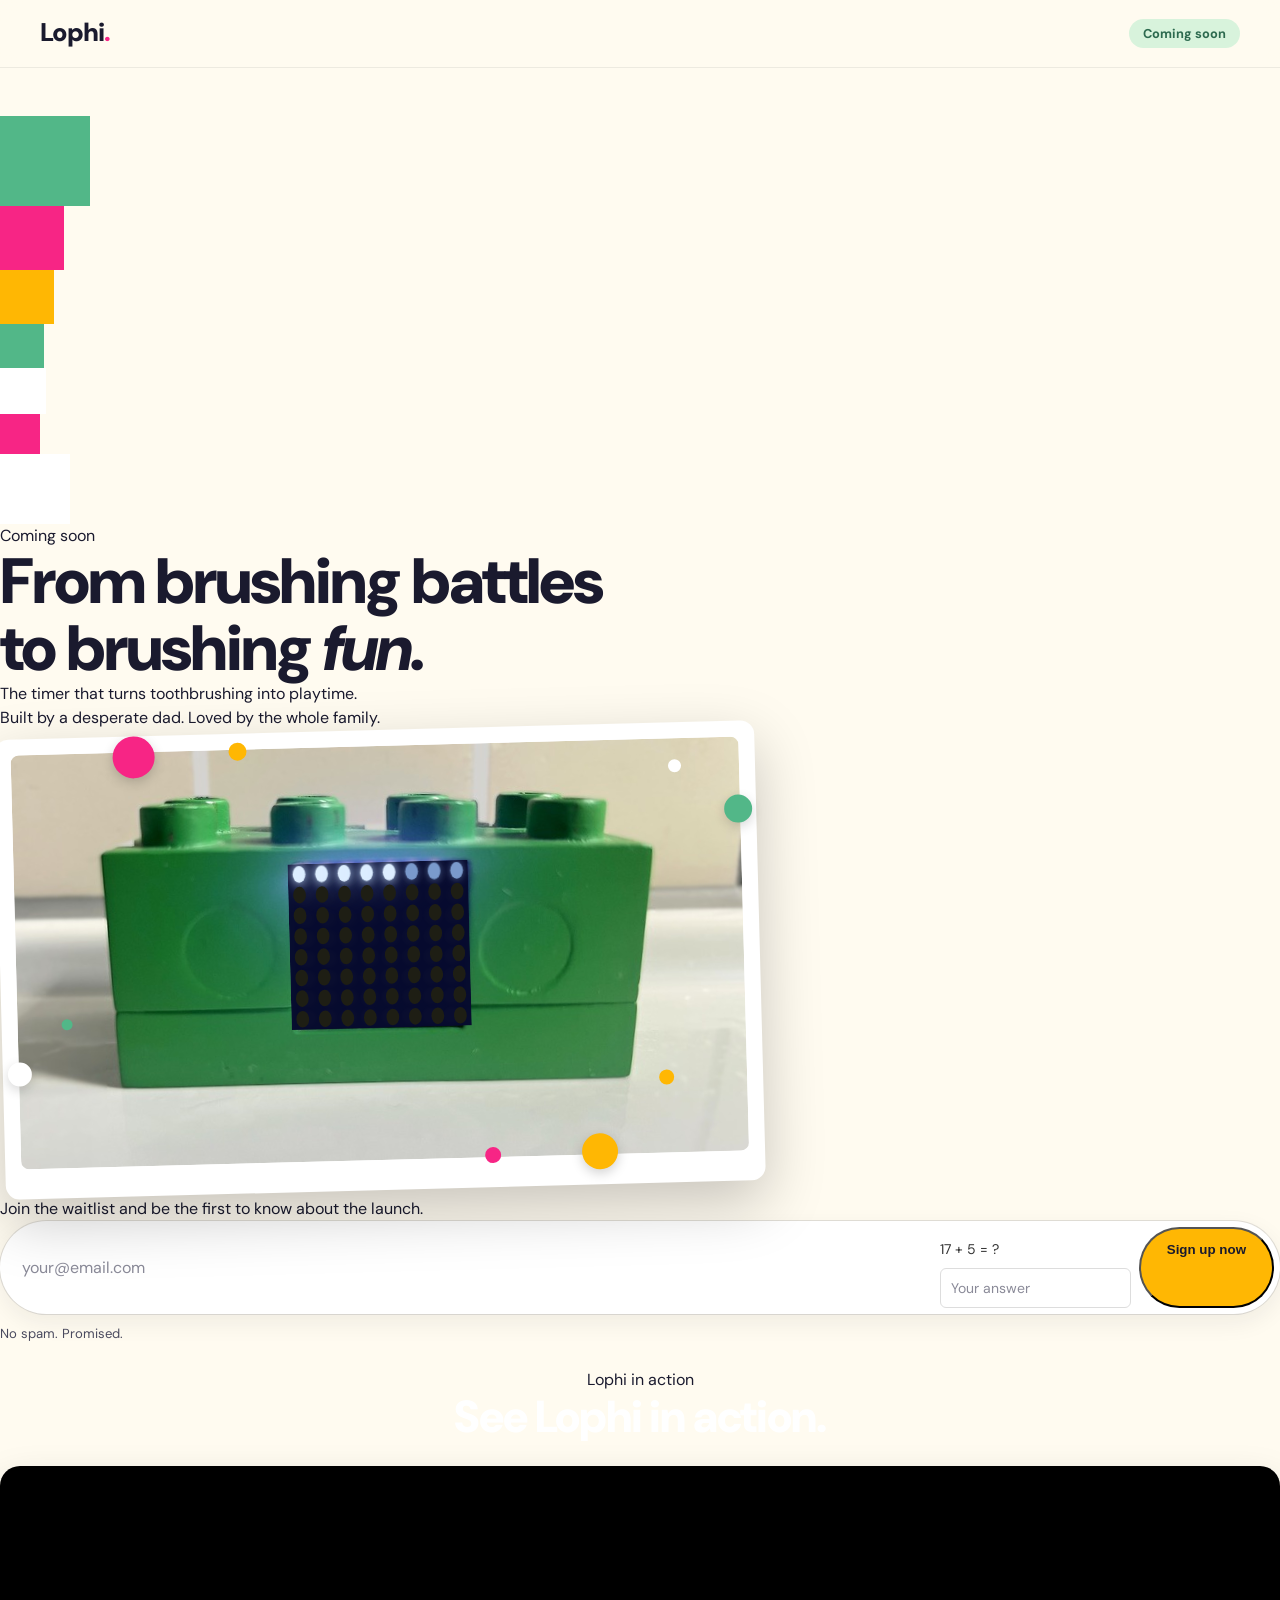
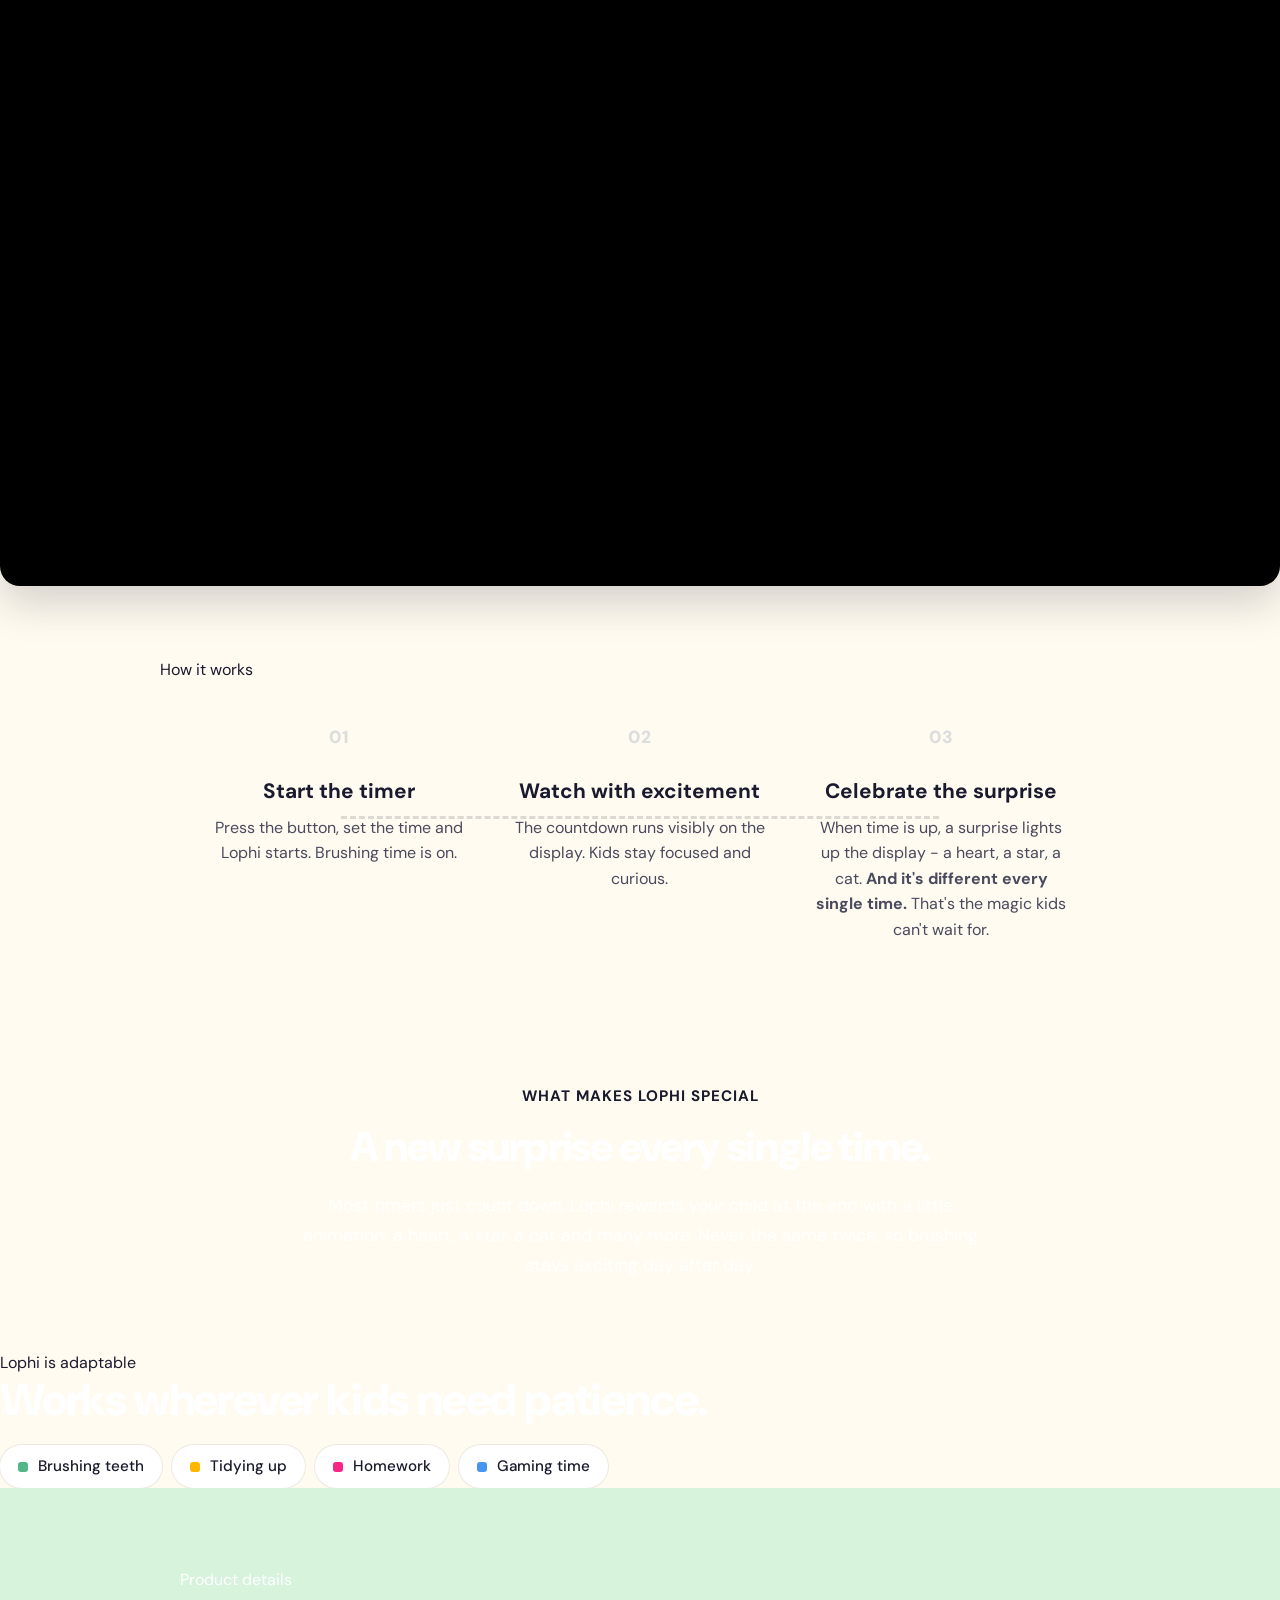
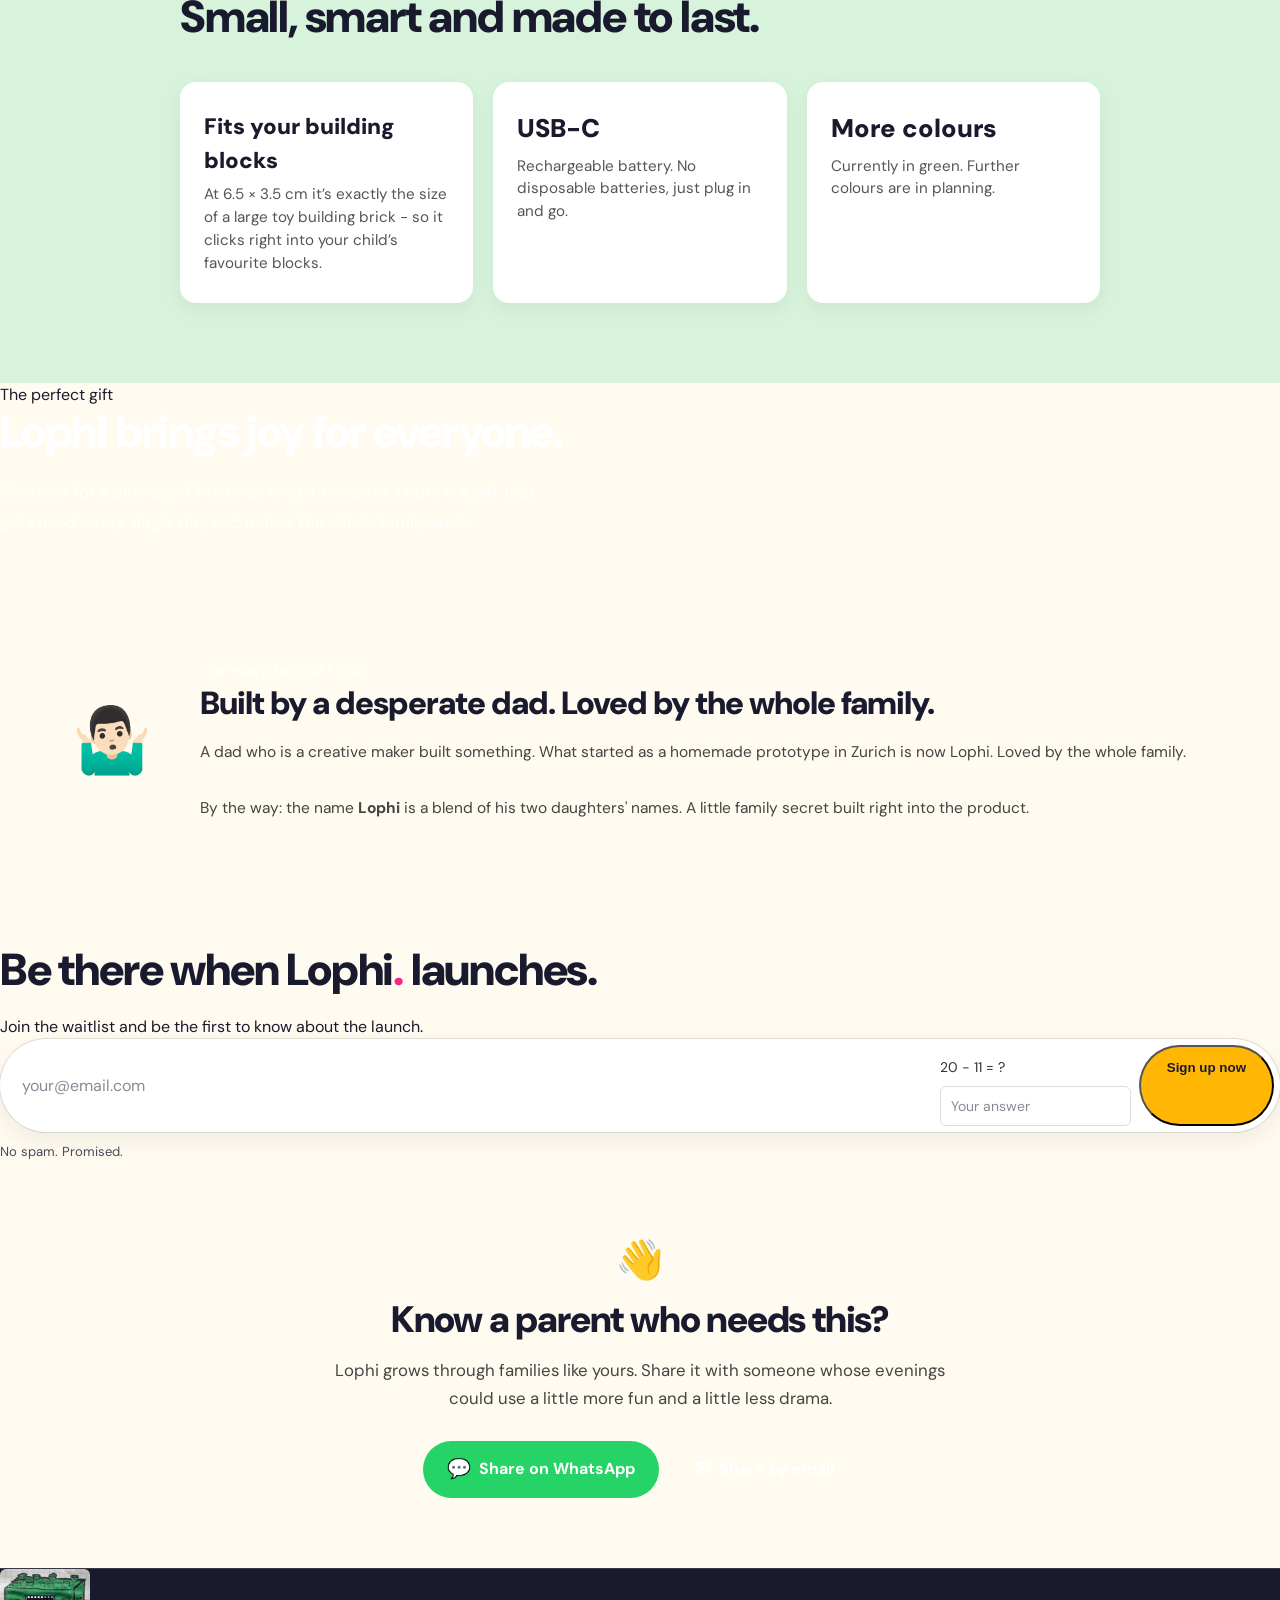
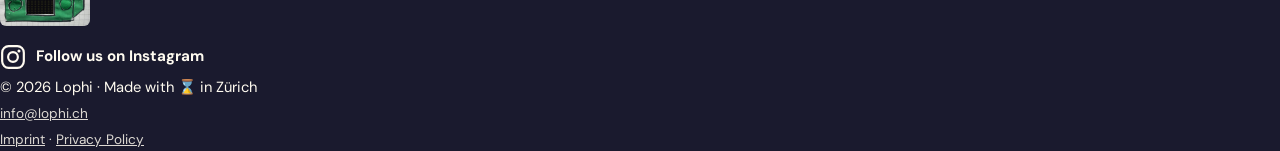
==== commit 26c533b7: "update" ====
--- a/index.html
+++ b/index.html
@@ -1,6 +1,6 @@
 <!--
 Created by: reschmann
-Last Updated: 2026-06-12
+Last Updated: 2026-10-24
 -->
 <!DOCTYPE html>
 <html lang="en">
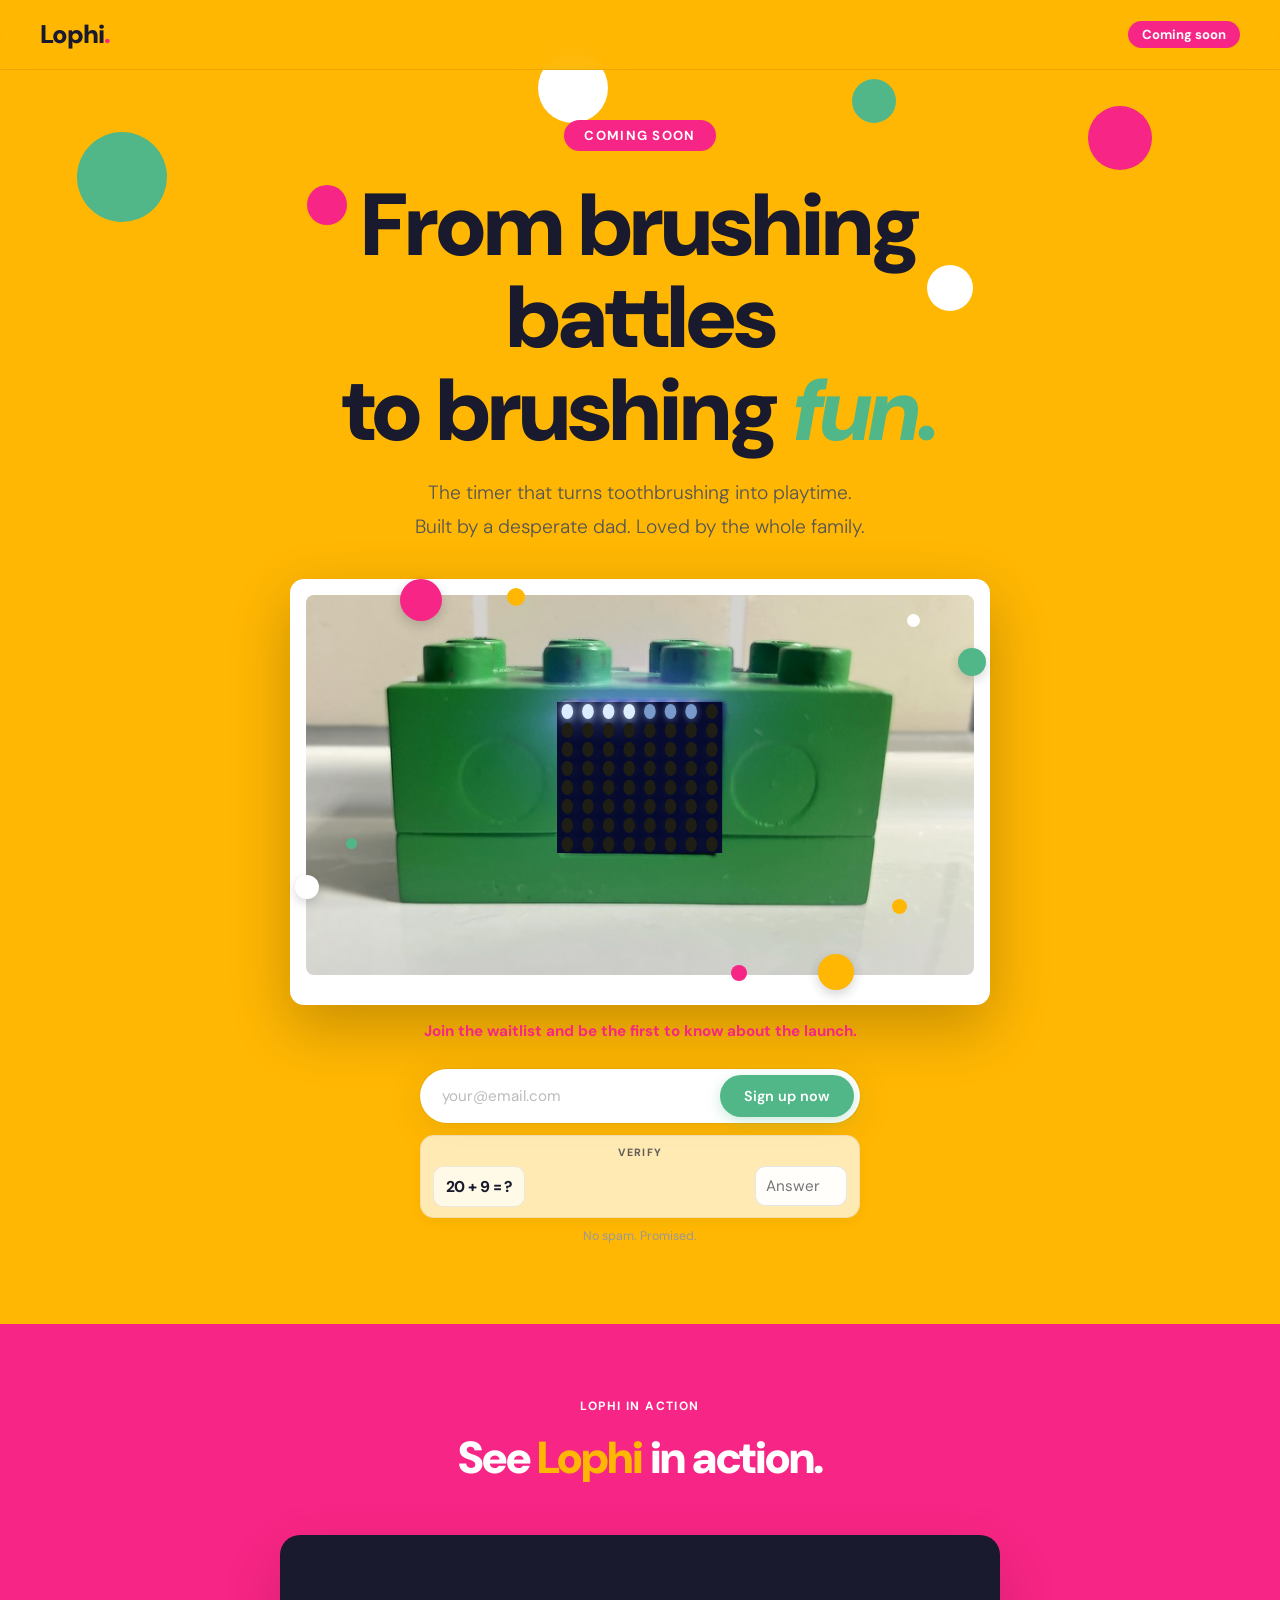
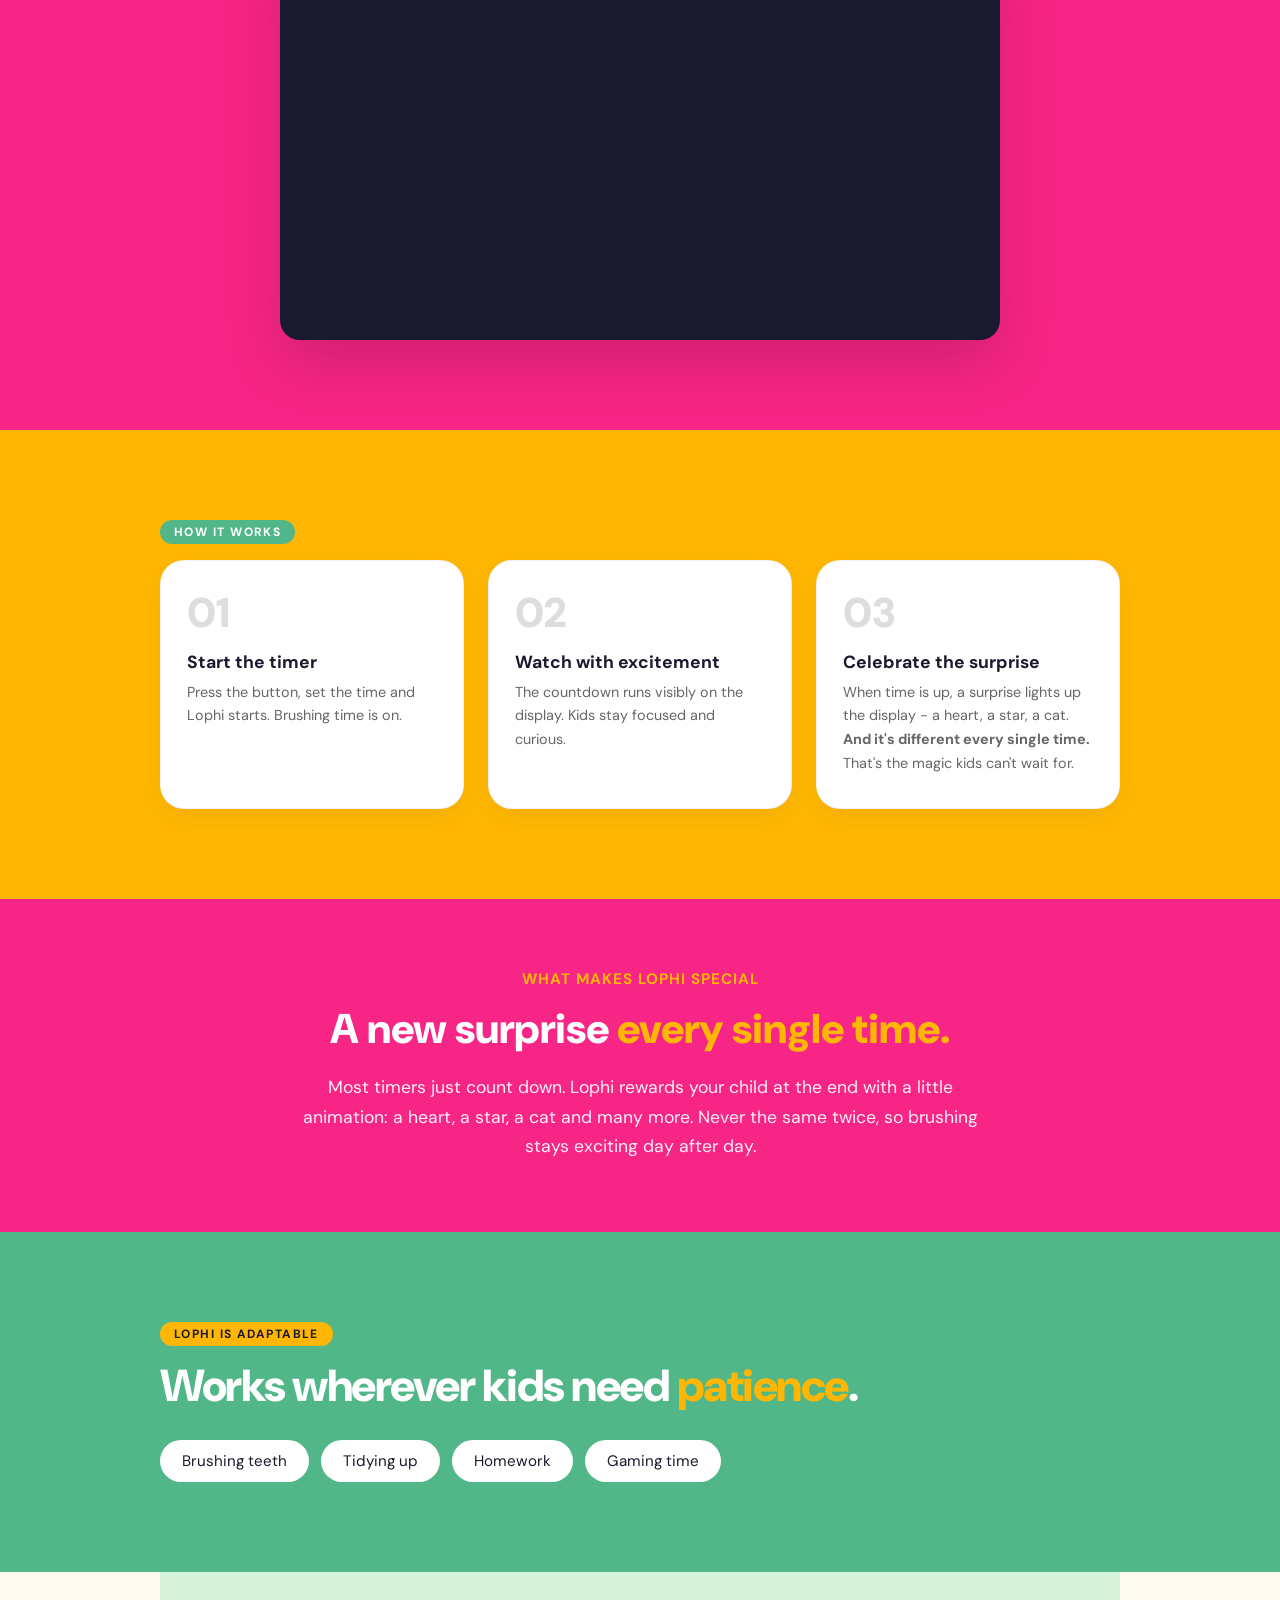
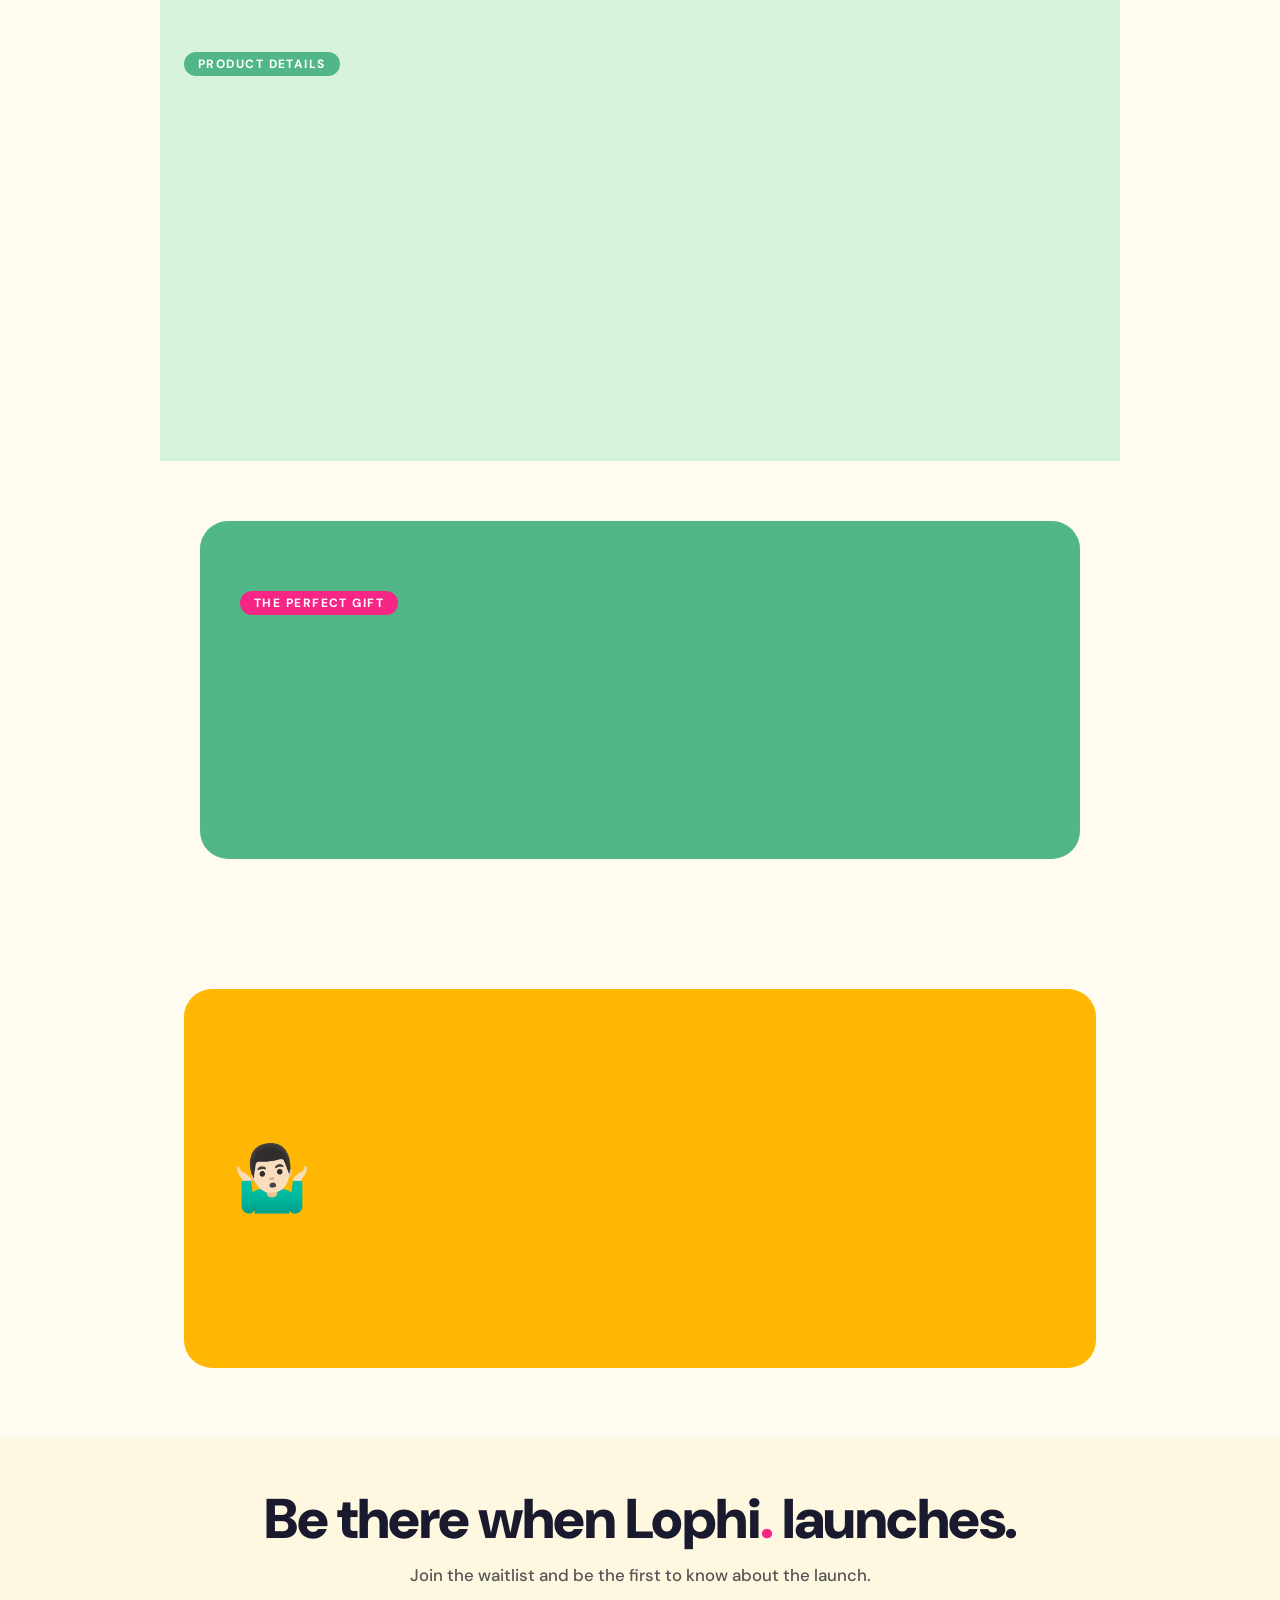
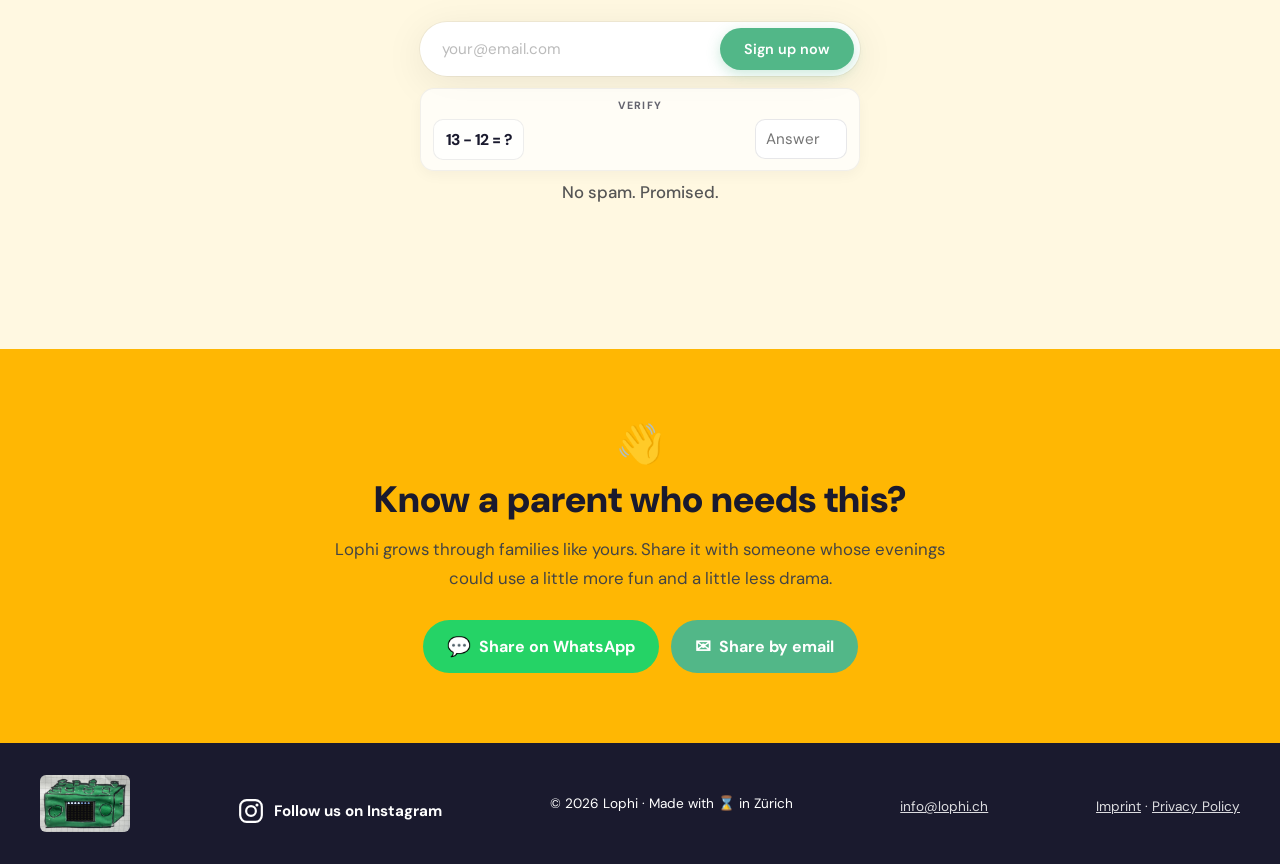
==== commit 0d5592c3: "CAPTCHA_neu" ====
--- a/index.html
+++ b/index.html
@@ -79,12 +79,17 @@
   <div class="cta-wrap">
     <form action="https://lophi.us17.list-manage.com/subscribe/post?u=5261624546fb04c4567b1ec64&id=d924d58833&f_id=008ac3e3f0" method="post" target="_blank" style="width:100%;" class="waitlist-form">
       <div class="cta-form">
-        <input type="email" name="EMAIL" placeholder="your@email.com" required />
-        <div class="captcha-container" style="margin-top: 12px; font-size: 14px; color: #333;">
-          <label style="display: block; margin-bottom: 8px;"><span class="captcha-question"></span></label>
-          <input type="text" class="captcha-answer" placeholder="Your answer" inputmode="numeric" style="width: 100%; padding: 10px; border: 1px solid #ddd; border-radius: 6px; font-size: 14px;" />
+        <div class="email-row">
+          <input type="email" name="EMAIL" placeholder="your@email.com" required />
+          <button type="submit" class="cta-btn">Sign up now</button>
         </div>
-        <button type="submit" class="cta-btn">Sign up now</button>
+        <div class="captcha-box">
+          <label for="captcha-answer-1">Verify</label>
+          <div class="captcha-inline">
+            <span class="captcha-question"></span>
+            <input id="captcha-answer-1" type="text" class="captcha-answer" placeholder="Answer" inputmode="numeric" aria-label="Captcha answer" />
+          </div>
+        </div>
       </div>
       <div aria-hidden="true" class="mc-hidden"><input type="text" name="b_5261624546fb04c4567b1ec64_d924d58833" tabindex="-1" value=""></div>
     </form>
@@ -184,12 +189,17 @@
   <div class="cta-wrap">
     <form action="https://lophi.us17.list-manage.com/subscribe/post?u=5261624546fb04c4567b1ec64&id=d924d58833&f_id=008ac3e3f0" method="post" target="_blank" style="width:100%;" class="waitlist-form">
       <div class="cta-form">
-        <input type="email" name="EMAIL" placeholder="your@email.com" required />
-        <div class="captcha-container" style="margin-top: 12px; font-size: 14px; color: #333;">
-          <label style="display: block; margin-bottom: 8px;"><span class="captcha-question"></span></label>
-          <input type="text" class="captcha-answer" placeholder="Your answer" inputmode="numeric" style="width: 100%; padding: 10px; border: 1px solid #ddd; border-radius: 6px; font-size: 14px;" />
+        <div class="email-row">
+          <input type="email" name="EMAIL" placeholder="your@email.com" required />
+          <button type="submit" class="cta-btn">Sign up now</button>
         </div>
-        <button type="submit" class="cta-btn">Sign up now</button>
+        <div class="captcha-box">
+          <label for="captcha-answer-2">Verify</label>
+          <div class="captcha-inline">
+            <span class="captcha-question"></span>
+            <input id="captcha-answer-2" type="text" class="captcha-answer" placeholder="Answer" inputmode="numeric" aria-label="Captcha answer" />
+          </div>
+        </div>
       </div>
       <div aria-hidden="true" class="mc-hidden"><input type="text" name="b_5261624546fb04c4567b1ec64_d924d58833" tabindex="-1" value=""></div>
     </form>
--- a/style.css
+++ b/style.css
@@ -1,335 +1,162 @@
 *, *::before, *::after { box-sizing: border-box; margin: 0; padding: 0; }
-
 :root {
-  /* Palette */
-  --cream: #FFFBF0;      /* 1 Basis / Hintergrund */
-  --ink: #1A1A2E;        /* 2 Struktur / Text */
-  --green: #52B788;      /* 3 Primäre Markenfarbe */
-  --yellow: #FFB703;     /* 4 Akzent / Call to Action */
-  --pink: #F72585;       /* 5 Verspielte Signalfarbe */
-  --blue: #4895EF;       /* 6 Ergänzendes Baustein Blau */
-  --mint: #D8F3DC;       /* 7 Sanfter Neutralton */
-
-  /* Abgeleitet (nur für Lesbarkeit und Zustände) */
-  --green-dark: #2D6A4F; /* grüner Text auf hellem Grund */
-  --ink-soft: #4A4A5E;   /* Fliesstext */
-  --grey: #E4E2DA;       /* deaktivierte Elemente */
-  --grey-text: #7A7A86;
-  --white: #FFFFFF;
-
-  --radius: 24px;
-  --shadow: 0 8px 24px rgba(26, 26, 46, 0.07);
-  --container: 1240px;
-  --nav-h: 68px;
+  --green: #2D6A4F; --green-light: #52B788; --green-pale: #D8F3DC;
+  --accent: #2D6A4F; --accent-light: #52B788; --accent-pale: #D8F3DC;
+  --night: #1a1a2e; --bg: #FFFBF0;
+  --lego-red: #E63946; --lego-yellow: #FFB703; --lego-blue: #4895EF; --lego-green: #52B788; --lego-pink: #F72585;
 }
-
 html { scroll-behavior: smooth; }
-section[id], header[id], #warteliste { scroll-margin-top: calc(var(--nav-h) + 24px); }
-body { background: var(--cream); font-family: 'DM Sans', sans-serif; color: var(--ink); overflow-x: hidden; line-height: 1.5; }
-img { max-width: 100%; display: block; }
-a { color: inherit; }
-
-.container { max-width: var(--container); margin: 0 auto; padding: 0 32px; }
-.section { padding: 72px 0; }
-.section--tight { padding: 40px 0; }
-.section--white { background: var(--cream); }
-.section--dark { background: var(--ink); color: var(--cream); }
-.section--dark .lead { color: rgba(255, 251, 240, 0.8); }
-.text-center { text-align: center; }
-
-/* Deko Punkte, über die ganze Seite verteilt */
-.hero, .section { position: relative; }
-.hero > .container, .section > .container { position: relative; z-index: 1; }
-.dot { position: absolute; border-radius: 50%; pointer-events: none; z-index: 0; }
-.dot--green { background: var(--green); }
-.dot--yellow { background: var(--yellow); }
-.dot--pink { background: var(--pink); }
-.dot--blue { background: var(--blue); }
-.dot--mint { background: var(--mint); }
-.dot--navy { background: var(--ink); }
-
-/* Zweispaltige Abschnitte */
-.split { display: grid; grid-template-columns: 1fr 1.25fr; gap: 64px; align-items: center; }
-
-/* ---------- Typografie ---------- */
-h1 { font-size: clamp(2.5rem, 5vw, 4.2rem); font-weight: 900; line-height: 1.05; letter-spacing: -2px; }
-h2 { font-size: clamp(1.9rem, 3.6vw, 2.8rem); font-weight: 900; line-height: 1.12; letter-spacing: -1.2px; margin-bottom: 20px; }
-h3 { font-size: 1.15rem; font-weight: 700; margin-bottom: 8px; }
-.lead { font-size: clamp(1.05rem, 1.6vw, 1.18rem); color: var(--ink-soft); line-height: 1.7; max-width: 620px; }
-.text-center .lead { margin-left: auto; margin-right: auto; }
-.hl-green { color: var(--green-dark); font-style: italic; }
-.hl-pink { color: var(--pink); }     /* nur für grosse Schrift */
-.hl-yellow { color: var(--yellow); } /* nur auf dunklem Grund */
-
-/* Kleine Rubrik über Überschriften */
-.eyebrow { display: inline-block; font-size: 0.78rem; font-weight: 700; letter-spacing: 0.12em; text-transform: uppercase; padding: 5px 14px; border-radius: 100px; margin-bottom: 16px; background: var(--mint); color: var(--green-dark); }
-.eyebrow--pink { background: var(--pink); color: var(--ink); }
-.eyebrow--yellow { background: var(--yellow); color: var(--ink); }
-.eyebrow--blue { background: var(--blue); color: var(--ink); }
-.eyebrow--white { background: var(--white); color: var(--ink); }
-
-/* ---------- Buttons ---------- */
-.btn { display: inline-flex; align-items: center; justify-content: center; gap: 8px; font-family: inherit; font-size: 0.95rem; font-weight: 700; border: none; border-radius: 100px; padding: 13px 26px; cursor: pointer; text-decoration: none; transition: transform 0.2s, box-shadow 0.2s, background 0.2s, color 0.2s; white-space: nowrap; }
-.btn:hover { transform: translateY(-2px); }
-.btn:focus-visible, input:focus-visible, summary:focus-visible, a:focus-visible, button:focus-visible { outline: 3px solid var(--blue); outline-offset: 3px; }
-.btn--primary { background: var(--yellow); color: var(--ink); box-shadow: 0 6px 18px rgba(255, 183, 3, 0.35); }
-.btn--green { background: var(--green); color: var(--ink); }
-.btn--whatsapp { background: #25D366; color: var(--ink); }
-.btn--outline { background: transparent; color: var(--ink); box-shadow: inset 0 0 0 2px var(--ink); }
-.btn--outline:hover { background: var(--ink); color: var(--cream); }
-.btn--small { padding: 9px 18px; font-size: 0.85rem; }
-.btn--large { padding: 16px 32px; font-size: 1.05rem; }
-.btn--block { width: 100%; }
-.btn--disabled, .btn:disabled { background: var(--grey); color: var(--grey-text); box-shadow: none; cursor: not-allowed; transform: none; }
-/* alter Klassenname, wird von Impressum/Datenschutz genutzt */
-.cta-btn { display: inline-flex; background: var(--yellow); color: var(--ink); border-radius: 100px; padding: 13px 26px; font-weight: 700; text-decoration: none; }
-
-/* ---------- Navigation ---------- */
-nav { position: fixed; top: 0; width: 100%; height: var(--nav-h); z-index: 100; padding: 0 40px; display: flex; justify-content: space-between; align-items: center; background: rgba(255, 251, 240, 0.94); backdrop-filter: blur(12px); border-bottom: 1px solid rgba(26, 26, 46, 0.08); }
-.logo { font-size: 1.6rem; font-weight: 900; color: var(--ink); letter-spacing: -1px; text-decoration: none; }
-.logo span { color: var(--pink); }
-.nav-menu { display: flex; align-items: center; gap: 32px; }
-.nav-menu a:not(.btn) { text-decoration: none; font-weight: 600; font-size: 0.95rem; color: var(--ink); position: relative; padding: 4px 0; }
-.nav-menu a:not(.btn)::after { content: ""; position: absolute; left: 0; bottom: -2px; width: 0; height: 3px; border-radius: 3px; background: var(--green); transition: width 0.2s; }
-.nav-menu a:not(.btn):hover::after { width: 100%; }
-.nav-toggle { display: none; background: none; border: none; cursor: pointer; width: 44px; height: 44px; padding: 11px 9px; flex-direction: column; justify-content: space-between; }
-.nav-toggle span { display: block; height: 3px; border-radius: 3px; background: var(--ink); }
-/* alte Klasse, wird von Impressum/Datenschutz genutzt */
-.nav-badge { font-size: 0.8rem; font-weight: 700; background: var(--mint); color: var(--green-dark); padding: 5px 14px; border-radius: 100px; }
-
-/* ---------- 1. Hero als Produktseite ---------- */
-.hero { padding: calc(var(--nav-h) + 48px) 0 24px; }
-.hero-head { text-align: center; max-width: 900px; margin: 0 auto 44px; }
-.hero-head .eyebrow { margin-bottom: 18px; }
-.hero-grid { display: grid; grid-template-columns: 1.15fr 1fr; gap: 64px; align-items: start; }
-
-/* Foto mit Punktmatrix */
-.polaroid-frame { background: var(--white); padding: 14px 14px 26px; border-radius: 16px; box-shadow: 0 22px 60px rgba(26, 26, 46, 0.14); transform: rotate(-1.5deg); }
-.polaroid-frame { position: relative; }
-.media-stage { position: relative; width: 100%; aspect-ratio: 800 / 455; border-radius: 8px; overflow: hidden; background: #000; }
-.media-stage [hidden] { display: none !important; }
-.lophi-illustration { position: relative; display: block; width: 100%; height: 100%; }
-.stage-image { width: 100%; height: 100%; object-fit: cover; }
-.stage-video, .stage-video iframe { width: 100%; height: 100%; border: 0; display: block; }
-
-/* Vorschaubilder unter dem Foto */
-.thumbs { display: grid; grid-template-columns: repeat(4, 1fr); gap: 12px; margin-top: 22px; }
-.thumb { position: relative; padding: 0; border: 3px solid transparent; border-radius: 12px; overflow: hidden; background: var(--white); cursor: pointer; aspect-ratio: 16 / 10; transition: border-color 0.2s, transform 0.2s; }
-.thumb:hover { transform: translateY(-2px); }
-.thumb.is-active { border-color: var(--green-dark); }
-.thumb img { width: 100%; height: 100%; object-fit: cover; }
-.thumb--video::after { content: ""; position: absolute; inset: 0; background: rgba(26, 26, 46, 0.35); }
-.thumb-play { position: absolute; z-index: 1; top: 50%; left: 50%; width: 36px; height: 36px; margin: -18px 0 0 -18px; border-radius: 50%; background: var(--yellow); }
-.thumb-play::after { content: ""; position: absolute; left: 14px; top: 10px; border: 8px solid transparent; border-left: 12px solid var(--ink); border-right: 0; }
-.thumb-label { position: absolute; z-index: 1; left: 6px; bottom: 6px; font-size: 0.72rem; font-weight: 700; color: var(--ink); background: var(--yellow); border-radius: 100px; padding: 2px 8px; }
-.lophi-illustration img { width: 100%; height: 100%; }
-.lophi-illustration svg { position: absolute; }
-.photo-dot { position: absolute; border-radius: 50%; }
+body { background: var(--bg); font-family: 'DM Sans', sans-serif; color: var(--night); overflow-x: hidden; }
+nav { position: fixed; top: 0; width: 100%; z-index: 100; padding: 18px 40px; display: flex; justify-content: space-between; align-items: center; background: rgba(255,183,3,0.95); backdrop-filter: blur(12px); border-bottom: 1px solid rgba(0,0,0,0.08); }
+.logo { font-size: 1.6rem; font-weight: 900; color: var(--night); letter-spacing: -1px; text-decoration: none; }
+.logo span { color: var(--lego-pink); }
+.nav-badge { font-size: 0.82rem; color: white; font-weight: 700; background: var(--lego-pink); padding: 5px 14px; border-radius: 100px; }
+.hero { min-height: 100vh; display: flex; flex-direction: column; justify-content: center; align-items: center; text-align: center; padding: 120px 24px 80px; position: relative; overflow: hidden; background: #FFB703; }
+.blob { position: absolute; border-radius: 50%; filter: blur(80px); opacity: 0.3; animation: float 9s ease-in-out infinite; }
+.blob-1 { width: 340px; height: 340px; background: var(--lego-yellow); top: 3%; left: -8%; }
+.blob-2 { width: 260px; height: 260px; background: var(--lego-blue); top: 48%; right: -6%; animation-delay: -3s; }
+.blob-3 { width: 220px; height: 220px; background: var(--lego-red); bottom: 5%; left: 18%; animation-delay: -5s; }
+.blob-4 { width: 200px; height: 200px; background: var(--lego-green); top: 18%; right: 12%; animation-delay: -2s; }
+.blob-5 { width: 180px; height: 180px; background: var(--lego-pink); bottom: 20%; right: 25%; animation-delay: -4s; }
+@keyframes float { 0%,100% { transform: translateY(0); } 50% { transform: translateY(-28px); } }
+.hero-badge { display: inline-block; background: var(--lego-pink); color: white; font-size: 0.82rem; font-weight: 700; letter-spacing: 0.1em; text-transform: uppercase; padding: 7px 20px; border-radius: 100px; margin-bottom: 28px; animation: fadeUp 0.6s ease both; }
+h1 { font-size: clamp(2.8rem, 8vw, 5.5rem); font-weight: 900; line-height: 1.05; letter-spacing: -2px; max-width: 780px; margin-bottom: 20px; animation: fadeUp 0.6s 0.1s ease both; color: var(--night); }
+h1 .highlight { color: var(--lego-green); }
+.subheadline { font-size: clamp(1rem, 2.5vw, 1.2rem); font-weight: 300; color: #555; max-width: 500px; line-height: 1.75; margin-bottom: 36px; animation: fadeUp 0.6s 0.2s ease both; }
+.waitlist-hint { font-size: 0.95rem; color: var(--lego-pink); font-weight: 700; margin-bottom: 28px; animation: fadeUp 0.6s 0.28s ease both; }
+.timer-demo { margin: 0 auto 16px; animation: fadeUp 0.6s 0.15s ease both; display: flex; justify-content: center; }
+.lophi-illustration { position: relative; display: inline-block; }
 .dm-dot { fill: #1e1e14; transition: fill 0.12s, filter 0.12s; }
 .dm-dot.on { fill: #ddeeff; filter: drop-shadow(0 0 4px rgba(200,225,255,0.95)) drop-shadow(0 0 9px rgba(160,195,255,0.5)); }
 .dm-dot.trail { fill: #7a9acc; filter: drop-shadow(0 0 3px rgba(122,154,204,0.6)); }
 .dm-dot.dim { fill: #aac0ff; filter: drop-shadow(0 0 4px rgba(170,192,255,0.75)); }
+.cta-wrap { width: 100%; max-width: 440px; animation: fadeUp 0.6s 0.35s ease both; }
+.waitlist-form { width: 100%; }
+.waitlist-form .cta-form { display: flex; flex-direction: column; gap: 12px; background: transparent; border-radius: 0; padding: 0; box-shadow: none; }
+.waitlist-form .email-row { display: flex; gap: 10px; background: white; border-radius: 100px; padding: 6px 6px 6px 22px; box-shadow: 0 8px 40px rgba(0,0,0,0.08), 0 0 0 1px rgba(0,0,0,0.05); }
+.waitlist-form .email-row input { flex: 1; border: none; outline: none; background: transparent; font-family: 'DM Sans', sans-serif; font-size: 0.95rem; color: var(--night); }
+.waitlist-form .email-row input::placeholder { color: #bbb; }
+.waitlist-form .captcha-box { background: rgba(255,255,255,0.7); border: 1px solid rgba(26,26,46,0.06); border-radius: 14px; padding: 10px 12px; box-shadow: 0 4px 14px rgba(26,26,46,0.04); }
+.waitlist-form .captcha-box label { display: block; font-size: 0.66rem; font-weight: 800; letter-spacing: 0.12em; text-transform: uppercase; color: rgba(26,26,46,0.68); margin-bottom: 7px; }
+.waitlist-form .captcha-inline { display: flex; align-items: center; justify-content: space-between; gap: 10px; }
+.waitlist-form .captcha-question { display: inline-flex; align-items: center; justify-content: center; padding: 9px 12px; min-height: 40px; background: rgba(255,255,255,0.7); color: var(--night); border: 1px solid rgba(26,26,46,0.08); border-radius: 10px; font-size: 0.98rem; font-weight: 800; letter-spacing: -0.04em; }
+.waitlist-form .captcha-answer { width: 92px; border: 1px solid rgba(26,26,46,0.1); border-radius: 10px; padding: 9px 10px; font-family: 'DM Sans', sans-serif; font-size: 0.95rem; color: var(--night); background: rgba(255,255,255,0.95); outline: none; transition: border-color 0.2s ease, box-shadow 0.2s ease; }
+.waitlist-form .captcha-answer:focus { border-color: rgba(82,183,136,0.9); box-shadow: 0 0 0 3px rgba(82,183,136,0.12); }
+.cta-btn { background: var(--lego-green); color: white; border: none; border-radius: 100px; padding: 12px 24px; font-family: 'DM Sans', sans-serif; font-size: 0.9rem; font-weight: 600; cursor: pointer; transition: all 0.2s; white-space: nowrap; box-shadow: 0 4px 14px rgba(82,183,136,0.3); }
+.cta-btn:hover { transform: scale(1.05); box-shadow: 0 6px 20px rgba(82,183,136,0.45); }
+.cta-micro { font-size: 0.78rem; color: #999; margin-top: 10px; text-align: center; }
+@media (max-width: 768px) {
+  .cta-wrap { max-width: 100%; }
+  .waitlist-form .email-row { flex-direction: column; border-radius: 18px; padding: 10px; gap: 8px; }
+  .waitlist-form .email-row input { text-align: center; padding: 10px 0; font-size: 1rem; }
+  .waitlist-form .captcha-box { padding: 10px 12px; }
+  .waitlist-form .captcha-inline { flex-direction: column; align-items: stretch; }
+  .waitlist-form .captcha-question { justify-content: center; }
+  .waitlist-form .captcha-answer { width: 100%; }
+  .cta-btn { border-radius: 14px; padding: 15px; width: 100%; font-size: 1rem; }
+}
+.mc-hidden { position: absolute; left: -5000px; }
+.section { padding: 90px 24px; max-width: 960px; margin: 0 auto; }
+.section-tag { display: inline-block; font-size: 0.75rem; text-transform: uppercase; letter-spacing: 0.12em; color: white; background: var(--lego-green); font-weight: 700; margin-bottom: 16px; padding: 4px 14px; border-radius: 100px; }
+.section-title { font-size: clamp(1.8rem, 4vw, 2.8rem); font-weight: 900; letter-spacing: -1.5px; margin-bottom: 48px; line-height: 1.1; }
+.steps { display: grid; grid-template-columns: repeat(auto-fit, minmax(220px, 1fr)); gap: 24px; }
+.step { background: white; border-radius: 24px; padding: 32px 26px; transition: transform 0.2s, box-shadow 0.2s; border: 1px solid rgba(0,0,0,0.05); box-shadow: 0 8px 24px rgba(0,0,0,0.05); }
+.step:hover { transform: translateY(-5px); box-shadow: 0 20px 50px rgba(0,0,0,0.07); }
+.step-num { font-size: 2.6rem; font-weight: 900; color: var(--green-pale); line-height: 1; margin-bottom: 16px; }
+.step h3 { font-size: 1.1rem; font-weight: 700; margin-bottom: 8px; color: var(--green); }
+.step p { font-size: 0.9rem; color: #666; line-height: 1.65; }
+.video-section { padding: 70px 24px 90px; }
+.video-section .video-inner { max-width: 960px; margin: 0 auto; }
+.video-inner { display: flex; flex-direction: column; align-items: center; gap: 28px; }
+.video-player-wrap { width: 100%; max-width: 720px; background: var(--night); border-radius: 20px; overflow: hidden; box-shadow: 0 24px 60px rgba(0,0,0,0.15); aspect-ratio: 16/9; display: flex; align-items: center; justify-content: center; }
+.video-player-wrap video { width: 100%; height: 100%; object-fit: cover; display: block; }
+.video-placeholder { display: flex; flex-direction: column; align-items: center; gap: 14px; color: rgba(255,255,255,0.4); text-align: center; padding: 40px; }
+.play-icon { width: 64px; height: 64px; background: rgba(255,255,255,0.08); border-radius: 50%; display: flex; align-items: center; justify-content: center; font-size: 1.6rem; border: 2px solid rgba(255,255,255,0.12); }
+.upload-area { display: flex; flex-direction: column; align-items: center; gap: 10px; padding: 22px 32px; border: 2px dashed rgba(45,106,79,0.3); border-radius: 18px; background: white; cursor: pointer; transition: all 0.2s; text-align: center; width: 100%; max-width: 720px; }
+.upload-area:hover, .upload-area.dragover { border-color: var(--green); background: var(--green-pale); }
+.upload-label { font-weight: 600; color: var(--green); font-size: 0.95rem; }
+.upload-hint { font-size: 0.80rem; color: #aaa; }
+.upload-input { display: none; }
+.upload-btn { background: var(--green); color: white; border: none; border-radius: 100px; padding: 10px 22px; font-family: 'DM Sans', sans-serif; font-size: 0.88rem; font-weight: 600; cursor: pointer; transition: all 0.2s; }
+.upload-btn:hover { background: var(--green-light); }
+.video-name { font-size: 0.82rem; color: var(--green); font-weight: 500; }
+.usecases-bg { background: var(--lego-green); padding: 90px 24px; }
+.usecases-inner { max-width: 960px; margin: 0 auto; }
+.usecases-inner .section-tag { color: var(--accent-light); }
+.usecases-inner .section-title { color: white; margin-bottom: 28px; }
+.tags-wrap { display: flex; flex-wrap: wrap; gap: 12px; }
+.tag { background: rgba(255,255,255,0.07); border: 1px solid rgba(255,255,255,0.12); border-radius: 100px; padding: 11px 22px; font-size: 0.95rem; color: white; transition: all 0.2s; }
+.tag:hover { background: rgba(82,183,136,0.2); border-color: var(--accent-light); }
+.gift-section { padding: 70px 40px; max-width: 880px; margin: 60px auto; background: var(--lego-green); border-radius: 28px; }
+.final-cta { text-align: center; padding: 50px 24px 110px; background: #FFF8E1; }
+.final-cta h2 { font-size: clamp(2rem, 5vw, 3.5rem); font-weight: 900; letter-spacing: -1.5px; margin-bottom: 14px; line-height: 1.1; color: var(--night); }
+.final-cta h2 em { font-style: italic; color: var(--lego-green); }
+.final-cta h2 .brand-word { font-style: normal; color: var(--night); }
+.final-cta h2 .brand-dot { color: var(--lego-pink); }
+.final-cta p { color: #555; margin-bottom: 36px; font-size: 1.05rem; font-weight: 500; }
+.final-cta .cta-wrap { margin: 0 auto; }
+footer { background: var(--night); border-top: none; padding: 32px 40px; display: flex; justify-content: space-between; align-items: center; flex-wrap: wrap; gap: 12px; font-size: 0.85rem; color: #ffffff; }
+.footer-logo { font-size: 1.1rem; font-weight: 900; color: var(--lego-yellow); }
 
-/* Preis und Produktdetails (nur Text, keine Boxen) */
-.price { font-size: 2rem; font-weight: 900; letter-spacing: -1px; padding-bottom: 20px; border-bottom: 1px solid rgba(26, 26, 46, 0.12); }
-.price-note { display: block; font-size: 0.9rem; font-weight: 500; letter-spacing: 0; color: var(--ink-soft); margin-top: 4px; }
-.specs { margin: 8px 0 28px; }
-.specs div { display: grid; grid-template-columns: 110px 1fr; gap: 16px; padding: 12px 0; border-bottom: 1px solid rgba(26, 26, 46, 0.08); font-size: 0.97rem; }
-.specs dt { font-weight: 700; }
-.specs dd { color: var(--ink-soft); }
+.hero-badge, .hero h1, .hero .subheadline, .hero .waitlist-hint, .hero .cta-wrap { position: relative; z-index: 2; }
 
-/* Bald erhältlich mit E-Mail Benachrichtigung */
-.notify { margin-top: 18px; padding: 22px 24px; border-radius: 20px; background: var(--white); border: 2px dashed rgba(45, 106, 79, 0.35); }
-.notify-title { display: flex; align-items: center; gap: 10px; font-weight: 900; font-size: 1.1rem; color: var(--green-dark); }
-.notify-dot { width: 10px; height: 10px; border-radius: 50%; background: var(--green); box-shadow: 0 0 0 0 rgba(82, 183, 136, 0.6); animation: pulse 2s infinite; }
-@keyframes pulse { 0% { box-shadow: 0 0 0 0 rgba(82, 183, 136, 0.6); } 70% { box-shadow: 0 0 0 10px rgba(82, 183, 136, 0); } 100% { box-shadow: 0 0 0 0 rgba(82, 183, 136, 0); } }
-.notify-text { color: var(--ink-soft); margin: 4px 0 14px; }
+/* Playful hero decorations */
+.hero-deco { position: absolute; border-radius: 50%; z-index: 0; pointer-events: none; }
+.timer-demo { position: relative; z-index: 2; }
+.polaroid-frame { position: relative; z-index: 2; }
 
-/* ---------- Formulare ---------- */
-.cta-form { display: flex; gap: 8px; background: var(--white); border-radius: 100px; padding: 6px 6px 6px 22px; box-shadow: var(--shadow), 0 0 0 1px rgba(26, 26, 46, 0.12); }
-.cta-form input { flex: 1; min-width: 0; border: none; outline: none; background: transparent; font-family: inherit; font-size: 1rem; color: var(--ink); }
-.cta-form input::placeholder { color: #8a8a98; }
-.cta-form--compact { padding: 5px 5px 5px 16px; box-shadow: 0 0 0 1px rgba(26, 26, 46, 0.15); }
-.cta-form--compact input { font-size: 0.92rem; }
-.cta-micro { font-size: 0.82rem; color: var(--ink-soft); margin-top: 10px; }
-.cta-micro a { text-decoration: underline; }
-.mc-hidden { position: absolute; left: -5000px; }
-.signup { width: 100%; max-width: 480px; }
+@keyframes fadeUp { from { opacity: 0; transform: translateY(24px); } to { opacity: 1; transform: translateY(0); } }
+@keyframes zoomIn { from { opacity: 0; transform: scale(0.6); } to { opacity: 1; transform: scale(1); } }
+.zoom-in { opacity: 0; transform: scale(0.6); transition: none; }
+.zoom-in.visible { animation: zoomIn 0.65s cubic-bezier(0.22, 0.68, 0, 1.3) forwards; }
+.reveal { opacity: 0; transform: translateY(28px); transition: opacity 0.7s ease, transform 0.7s ease; }
+.reveal.visible { opacity: 1; transform: none; }
 
-/* ---------- 2. Problem mit Illustration ---------- */
-.problem-grid { display: grid; grid-template-columns: 1fr 1.1fr; gap: 64px; align-items: center; }
-.problem-text p { color: var(--ink-soft); line-height: 1.75; font-size: 1.05rem; margin-bottom: 14px; max-width: 540px; }
-.problem-text .problem-punch { color: var(--green-dark); font-weight: 900; font-size: 1.3rem; line-height: 1.4; margin-top: 22px; }
-.problem-illustration img { width: 100%; height: auto; }
+@media (max-width: 768px) {
+  nav { padding: 14px 18px; }
+  .logo { font-size: 1.4rem; }
+  .nav-badge { font-size: 0.72rem; padding: 4px 11px; }
 
-/* Alltag (im Problem-Abschnitt) */
-.everyday { margin-top: 32px; }
-.everyday-title { font-size: 0.78rem; font-weight: 700; letter-spacing: 0.12em; text-transform: uppercase; color: var(--grey-text); margin-bottom: 12px; }
-.tags-wrap { display: flex; flex-wrap: wrap; gap: 10px; }
-.tag { background: var(--white); color: var(--ink); border-radius: 100px; padding: 10px 18px; font-weight: 500; font-size: 0.95rem; box-shadow: 0 0 0 1px rgba(26, 26, 46, 0.08); }
-.tag::before { content: ""; display: inline-block; width: 10px; height: 10px; border-radius: 3px; margin-right: 10px; vertical-align: middle; background: var(--green); }
-.tag:nth-child(4n+2)::before { background: var(--yellow); }
-.tag:nth-child(4n+3)::before { background: var(--pink); }
-.tag:nth-child(4n+4)::before { background: var(--blue); }
+  .hero { padding: 100px 18px 60px; min-height: auto; }
+  h1 { font-size: clamp(2.4rem, 11vw, 3.4rem); letter-spacing: -1.5px; margin-bottom: 16px; }
+  .subheadline { font-size: 1rem; margin-bottom: 28px; }
+  .hero-badge { font-size: 0.74rem; padding: 6px 16px; margin-bottom: 22px; }
 
-/* ---------- 4. So geht's ---------- */
-.steps { list-style: none; display: grid; grid-template-columns: repeat(3, 1fr); gap: 24px; max-width: 880px; margin: 44px auto 0; position: relative; }
-/* gestrichelte Verbindungslinie zwischen den Displays */
-.steps::before { content: ""; position: absolute; top: 90px; left: 16%; right: 16%; border-top: 3px dashed rgba(26, 26, 46, 0.15); z-index: 0; }
-.step { position: relative; z-index: 1; text-align: center; }
-.step-display { width: 180px; height: 180px; margin: 0 auto; padding: 22px; border-radius: 32px; background: #070b2e; box-shadow: 0 18px 40px rgba(7, 11, 46, 0.25); transition: transform 0.25s; }
-.step:hover .step-display { transform: translateY(-6px) rotate(-2deg); }
-.step-display svg { display: block; width: 100%; height: 100%; }
-.step-num { display: inline-flex; align-items: center; justify-content: center; width: 44px; height: 44px; border-radius: 50%; font-size: 1.1rem; font-weight: 900; color: var(--ink); margin: -22px auto 16px; position: relative; border: 4px solid var(--cream); }
-.step-num--green { background: var(--green); }
-.step-num--blue { background: var(--blue); }
-.step-num--pink { background: var(--pink); }
-.step h3 { font-size: 1.3rem; }
-.step p { color: var(--ink-soft); font-size: 1rem; line-height: 1.6; max-width: 260px; margin: 0 auto; }
+  /* Timer illustration scales to screen width */
+  .timer-demo { width: 100%; }
+  .lophi-illustration { width: 100% !important; max-width: 360px; height: auto !important; }
+  .lophi-illustration img { width: 100% !important; height: auto !important; }
+  /* SVG overlay uses % so it scales with the image automatically */
 
-/* Sprechblase bei Schritt 3 */
-.speech { position: relative; margin: 22px auto 0; max-width: 280px; background: var(--pink); color: var(--ink); border-radius: 22px; padding: 16px 20px; font-size: 0.95rem; line-height: 1.5; text-align: left; box-shadow: 0 10px 24px rgba(247, 37, 133, 0.25); }
-.speech strong { display: block; font-size: 1.05rem; margin-bottom: 2px; }
-.speech::before { content: ""; position: absolute; top: -12px; left: 50%; transform: translateX(-50%); border: 12px solid transparent; border-top: 0; border-bottom-color: var(--pink); }
-/* auf breiten Bildschirmen schwebt die Blase rechts neben dem Display */
-@media (min-width: 1280px) {
-  .step:nth-child(3) .speech { position: absolute; top: -20px; left: calc(50% + 104px); margin: 0; width: 220px; transform: rotate(3deg); }
-  .step:nth-child(3) .speech::before { top: 28px; left: -10px; right: auto; transform: none; border: 10px solid transparent; border-left: 0; border-right-color: var(--pink); }
+  .cta-wrap { max-width: 100%; }
+  .cta-btn { border-radius: 14px; padding: 15px; width: 100%; font-size: 1rem; }
+
+  .section { padding: 60px 18px; }
+  .section-title { font-size: clamp(1.6rem, 7vw, 2.2rem); margin-bottom: 32px; }
+  .steps { grid-template-columns: 1fr; gap: 16px; }
+  .step { padding: 28px 22px; }
+
+  .video-section { padding: 50px 18px 60px; }
+  .video-player-wrap { border-radius: 16px; }
+  .upload-area { padding: 18px 20px; }
+
+  .usecases-bg { padding: 60px 18px; }
+  .tags-wrap { gap: 9px; }
+  .tag { padding: 10px 18px; font-size: 0.9rem; }
+
+  .gift-section { padding: 50px 26px; margin: 30px 16px; }
+
+  /* Story section stacks vertically */
+  .section[style*="padding: 70px 24px"] > div { flex-direction: column; gap: 24px !important; padding: 36px 28px !important; text-align: center; }
+
+  .final-cta { padding: 40px 18px 80px; }
+  .final-cta h2 { font-size: clamp(1.8rem, 8vw, 2.6rem); }
+
+  footer { flex-direction: column; text-align: center; gap: 10px; padding: 28px 20px; }
 }
 
-
-/* Video, kompakt und mittig */
-.video-block { margin: 72px auto 0; max-width: 640px; text-align: center; }
-.video-player-wrap { width: 100%; border-radius: 20px; overflow: hidden; aspect-ratio: 16 / 9; background: #000; box-shadow: 0 18px 40px rgba(26, 26, 46, 0.18); }
-.video-player-wrap iframe { width: 100%; height: 100%; border: 0; display: block; }
-
-/* ---------- 5. FAQ ---------- */
-.faq-grid { display: grid; grid-template-columns: 0.8fr 1.2fr; gap: 64px; align-items: start; }
-.faq-intro .lead { margin-bottom: 24px; }
-.faq { display: grid; gap: 12px; }
-.faq details { background: var(--white); border-radius: 18px; padding: 0 24px; box-shadow: var(--shadow); }
-.faq summary { cursor: pointer; list-style: none; font-weight: 700; padding: 20px 40px 20px 0; position: relative; }
-.faq summary::-webkit-details-marker { display: none; }
-.faq summary::after { content: "+"; position: absolute; right: 0; top: 50%; transform: translateY(-50%); width: 28px; height: 28px; border-radius: 8px; background: var(--ink); color: var(--cream); display: flex; align-items: center; justify-content: center; font-size: 1.2rem; }
-.faq details[open] summary::after { content: "×"; }
-.faq details p { color: var(--ink-soft); line-height: 1.7; padding-bottom: 20px; }
-/* Platzhalter, vor dem Livegang ersetzen */
-.todo { background: var(--yellow); color: var(--ink); padding: 0 4px; border-radius: 4px; }
-
-/* ---------- 6. Über uns (farbig, ohne Rahmen) ---------- */
-.about { background: var(--cream); }
-.about-grid { display: grid; grid-template-columns: 1fr 1.1fr; gap: 64px; align-items: center; }
-.about-photo { position: relative; }
-.about-frame { transform: rotate(1.5deg); }
-.about-img, .photo-placeholder { width: 100%; aspect-ratio: 4 / 3; border-radius: 8px; object-fit: cover; display: block; }
-.photo-placeholder { display: flex; align-items: center; justify-content: center; background: repeating-linear-gradient(45deg, var(--pink) 0 40px, #f9449a 40px 80px); }
-.photo-placeholder span { background: var(--white); color: var(--ink); font-weight: 700; padding: 10px 20px; border-radius: 100px; }
-.about-dot { position: absolute; border-radius: 50%; }
-.about-dot--pink { width: 56px; height: 56px; background: var(--pink); top: -18px; right: 10%; border: 5px solid var(--cream); }
-.about-dot--blue { width: 36px; height: 36px; background: var(--blue); bottom: -12px; left: 12%; }
-.about-dot--green { width: 24px; height: 24px; background: var(--green); top: 30%; left: -10px; }
-.about-text h2 { margin-bottom: 18px; }
-.about-text p { color: var(--ink); line-height: 1.8; font-size: 1.05rem; max-width: 560px; }
-.about-secret { margin-top: 18px; background: var(--mint); border-radius: 18px; padding: 16px 20px; font-size: 0.98rem !important; }
-
-/* Markenpunkt im Logo */
-.brand-dot { color: var(--pink); }
-
-/* ---------- 8. Footer ---------- */
-footer { background: var(--ink); color: var(--cream); font-size: 0.92rem; border-top: 1px solid rgba(255, 251, 240, 0.12); }
-.footer-grid { max-width: var(--container); margin: 0 auto; padding: 64px 32px 40px; display: grid; grid-template-columns: 1.1fr 1.4fr 1fr 0.8fr; gap: 40px; }
-.footer-col { display: flex; flex-direction: column; gap: 10px; align-items: flex-start; }
-.footer-illustration { width: 88px; }
-.footer-illustration img { width: 100%; height: auto; }
-.footer-logo { font-size: 1.5rem; font-weight: 900; letter-spacing: -1px; }
-.footer-title { font-size: 1rem; font-weight: 700; color: var(--yellow); margin-bottom: 0; }
-.footer-muted { color: rgba(255, 251, 240, 0.75); line-height: 1.5; }
-.footer-col form { width: 100%; }
-.share-buttons { display: flex; flex-wrap: wrap; gap: 10px; }
-.footer-links a { text-decoration: none; opacity: 0.9; }
-.footer-links a:hover { text-decoration: underline; opacity: 1; }
-.insta { display: inline-flex; align-items: center; gap: 8px; }
-.footer-bottom { border-top: 1px solid rgba(255, 251, 240, 0.12); text-align: center; padding: 20px 24px; color: rgba(255, 251, 240, 0.7); font-size: 0.85rem; }
-
-/* ---------- Impressum & Datenschutz ---------- */
-body.legal-page { padding-top: var(--nav-h); }
-.page-wrap { max-width: 720px; margin: 0 auto; padding: 60px 24px 88px; }
-.page-wrap h1 { hyphens: auto; overflow-wrap: break-word; font-size: clamp(1.8rem, 7vw, 2.4rem); color: var(--green-dark); margin-bottom: 32px; line-height: 1.1; letter-spacing: -1px; }
-.page-wrap h2 { font-size: 1.2rem; font-weight: 700; color: var(--ink); margin: 32px 0 10px; letter-spacing: 0; }
-.page-wrap p { margin-bottom: 14px; line-height: 1.7; }
-.page-wrap a { color: var(--green-dark); }
-.page-wrap .cta-btn { color: var(--ink); margin-top: 40px; }
-
-/* ---------- Cookie Hinweis ---------- */
-.cookie-banner { position: fixed; left: 24px; bottom: 24px; z-index: 200; width: min(440px, calc(100% - 32px)); background: var(--white); color: var(--ink); border-radius: 22px; padding: 22px 24px; box-shadow: 0 20px 50px rgba(26, 26, 46, 0.22); border-top: 6px solid var(--green); }
-.cookie-banner[hidden] { display: none; }
-.cookie-title { font-weight: 900; font-size: 1.1rem; margin-bottom: 6px; }
-.cookie-text { font-size: 0.9rem; line-height: 1.55; color: var(--ink-soft); }
-.cookie-text a { color: var(--green-dark); }
-.cookie-options { display: grid; gap: 10px; margin-top: 14px; }
-.cookie-options[hidden] { display: none; }
-.cookie-option { display: flex; gap: 10px; align-items: flex-start; font-size: 0.88rem; line-height: 1.45; color: var(--ink-soft); background: var(--cream); border-radius: 12px; padding: 10px 12px; cursor: pointer; }
-.cookie-option strong { display: block; color: var(--ink); }
-.cookie-option input { margin-top: 3px; width: 18px; height: 18px; accent-color: var(--green-dark); flex-shrink: 0; }
-.cookie-buttons { display: flex; flex-wrap: wrap; align-items: center; gap: 8px; margin-top: 16px; }
-.cookie-buttons [hidden] { display: none; }
-.cookie-link { background: none; border: none; font: inherit; font-size: 0.85rem; font-weight: 600; color: var(--ink-soft); text-decoration: underline; cursor: pointer; padding: 6px 4px; }
-
-/* ---------- Einblend Animationen ---------- */
-@keyframes fadeUp { from { opacity: 0; transform: translateY(24px); } to { opacity: 1; transform: none; } }
-.hero-media, .hero-info { animation: fadeUp 0.6s ease both; }
-.hero-info { animation-delay: 0.1s; }
-/* Nur ausblenden, wenn JavaScript läuft, sonst bleibt alles sichtbar */
-.js .reveal { opacity: 0; transform: translateY(28px); transition: opacity 0.7s ease, transform 0.7s ease; }
-.js .reveal.visible { opacity: 1; transform: none; }
-
-@media (prefers-reduced-motion: reduce) {
-  html { scroll-behavior: auto; }
-  *, *::before, *::after { animation: none !important; transition: none !important; }
-  .js .reveal { opacity: 1; transform: none; }
+@media (max-width: 400px) {
+  h1 { font-size: 2.1rem; }
+  .section-title { font-size: 1.5rem; }
+  .lophi-illustration { max-width: 300px; }
 }
-
-/* ---------- Tablet ---------- */
-@media (max-width: 960px) {
-  .hero-grid, .split, .problem-grid, .faq-grid { grid-template-columns: 1fr; gap: 40px; }
-  .hero-media { max-width: 640px; margin: 0 auto; width: 100%; }
-  .hero-head { margin-bottom: 36px; }
-  .problem-illustration { max-width: 560px; margin: 0 auto; }
-  .about-grid { grid-template-columns: 1fr; gap: 40px; }
-  .about-photo { max-width: 560px; margin: 0 auto; width: 100%; }
-  .steps { grid-template-columns: 1fr; gap: 44px; }
-  .steps::before { top: 0; bottom: 0; left: 50%; right: auto; border-top: none; border-left: 3px dashed rgba(26, 26, 46, 0.15); }
-  .step { background: var(--cream); padding-bottom: 8px; }
-  .footer-grid { grid-template-columns: 1fr 1fr; }
-}
-
-/* ---------- Handy ---------- */
-@media (max-width: 768px) {
-  :root { --nav-h: 60px; }
-  nav { padding: 0 18px; }
-  .logo { font-size: 1.4rem; }
-  .nav-toggle { display: flex; }
-  .nav-menu { position: absolute; top: 100%; left: 0; right: 0; flex-direction: column; align-items: stretch; gap: 0; background: var(--cream); border-bottom: 1px solid rgba(26, 26, 46, 0.08); box-shadow: 0 12px 24px rgba(26, 26, 46, 0.08); padding: 8px 18px 18px; display: none; }
-  .nav-menu.open { display: flex; }
-  .nav-menu a:not(.btn) { padding: 14px 4px; border-bottom: 1px solid rgba(26, 26, 46, 0.06); }
-  .nav-menu a:not(.btn)::after { display: none; }
-
-  .container { padding: 0 18px; }
-  .section { padding: 52px 0; }
-  .section--tight { padding: 32px 0; }
-  .video-block { margin-top: 48px; }
-  .hero { padding: calc(var(--nav-h) + 28px) 0 24px; }
-  h1 { letter-spacing: -1.2px; }
-  .polaroid-frame { transform: none; padding: 10px 10px 20px; }
-  .specs div { grid-template-columns: 90px 1fr; gap: 12px; }
-  .notify { padding: 18px; }
-  .cta-form { flex-direction: column; border-radius: 20px; padding: 10px; }
-  .cta-form input { text-align: center; padding: 12px 0; }
-  .cta-form .btn { width: 100%; padding: 14px; }
-  .step-display { width: 150px; height: 150px; padding: 18px; border-radius: 26px; }
-  .dot--desk { display: none; }
-  .dot { transform: scale(0.6); }
-  .footer-grid { grid-template-columns: 1fr; padding: 48px 20px 32px; gap: 32px; }
-  .cookie-banner { left: 16px; bottom: 16px; padding: 18px; }
-  .cookie-buttons .btn { flex: 1 1 auto; }
-}
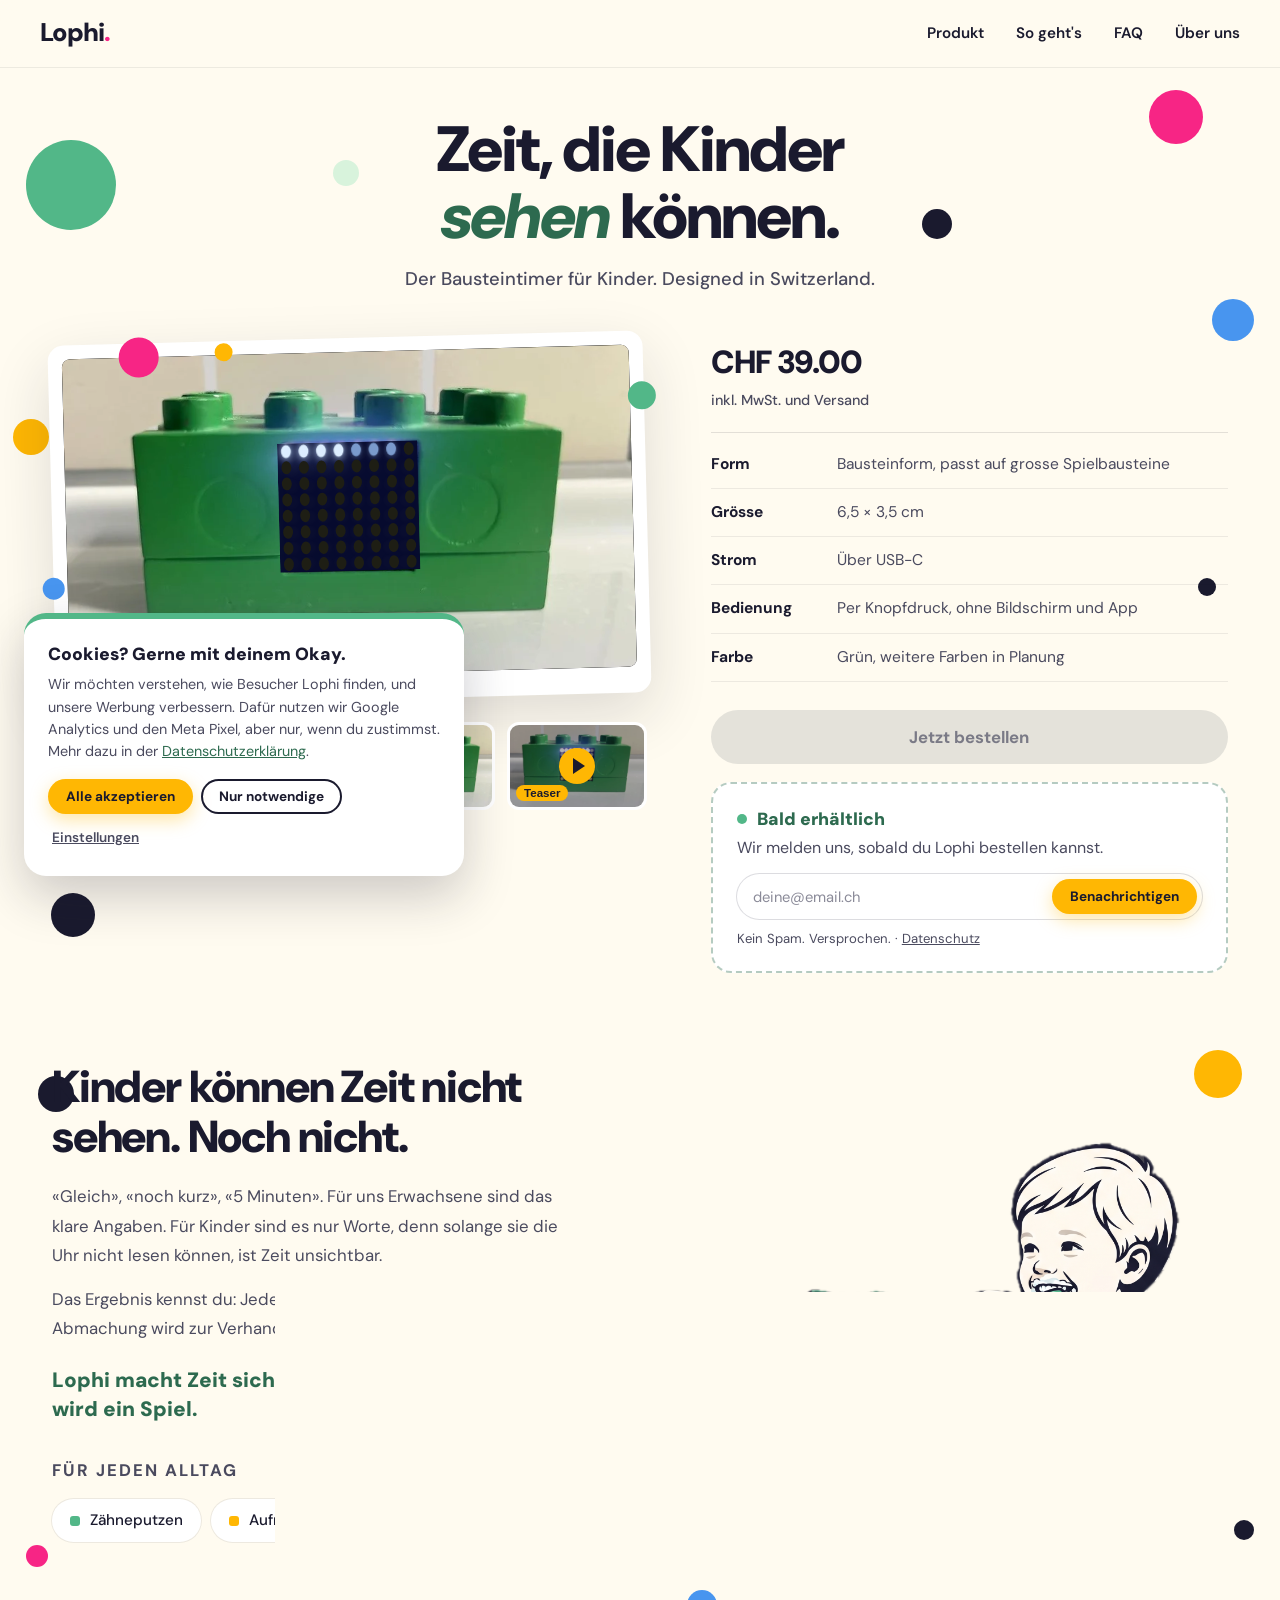
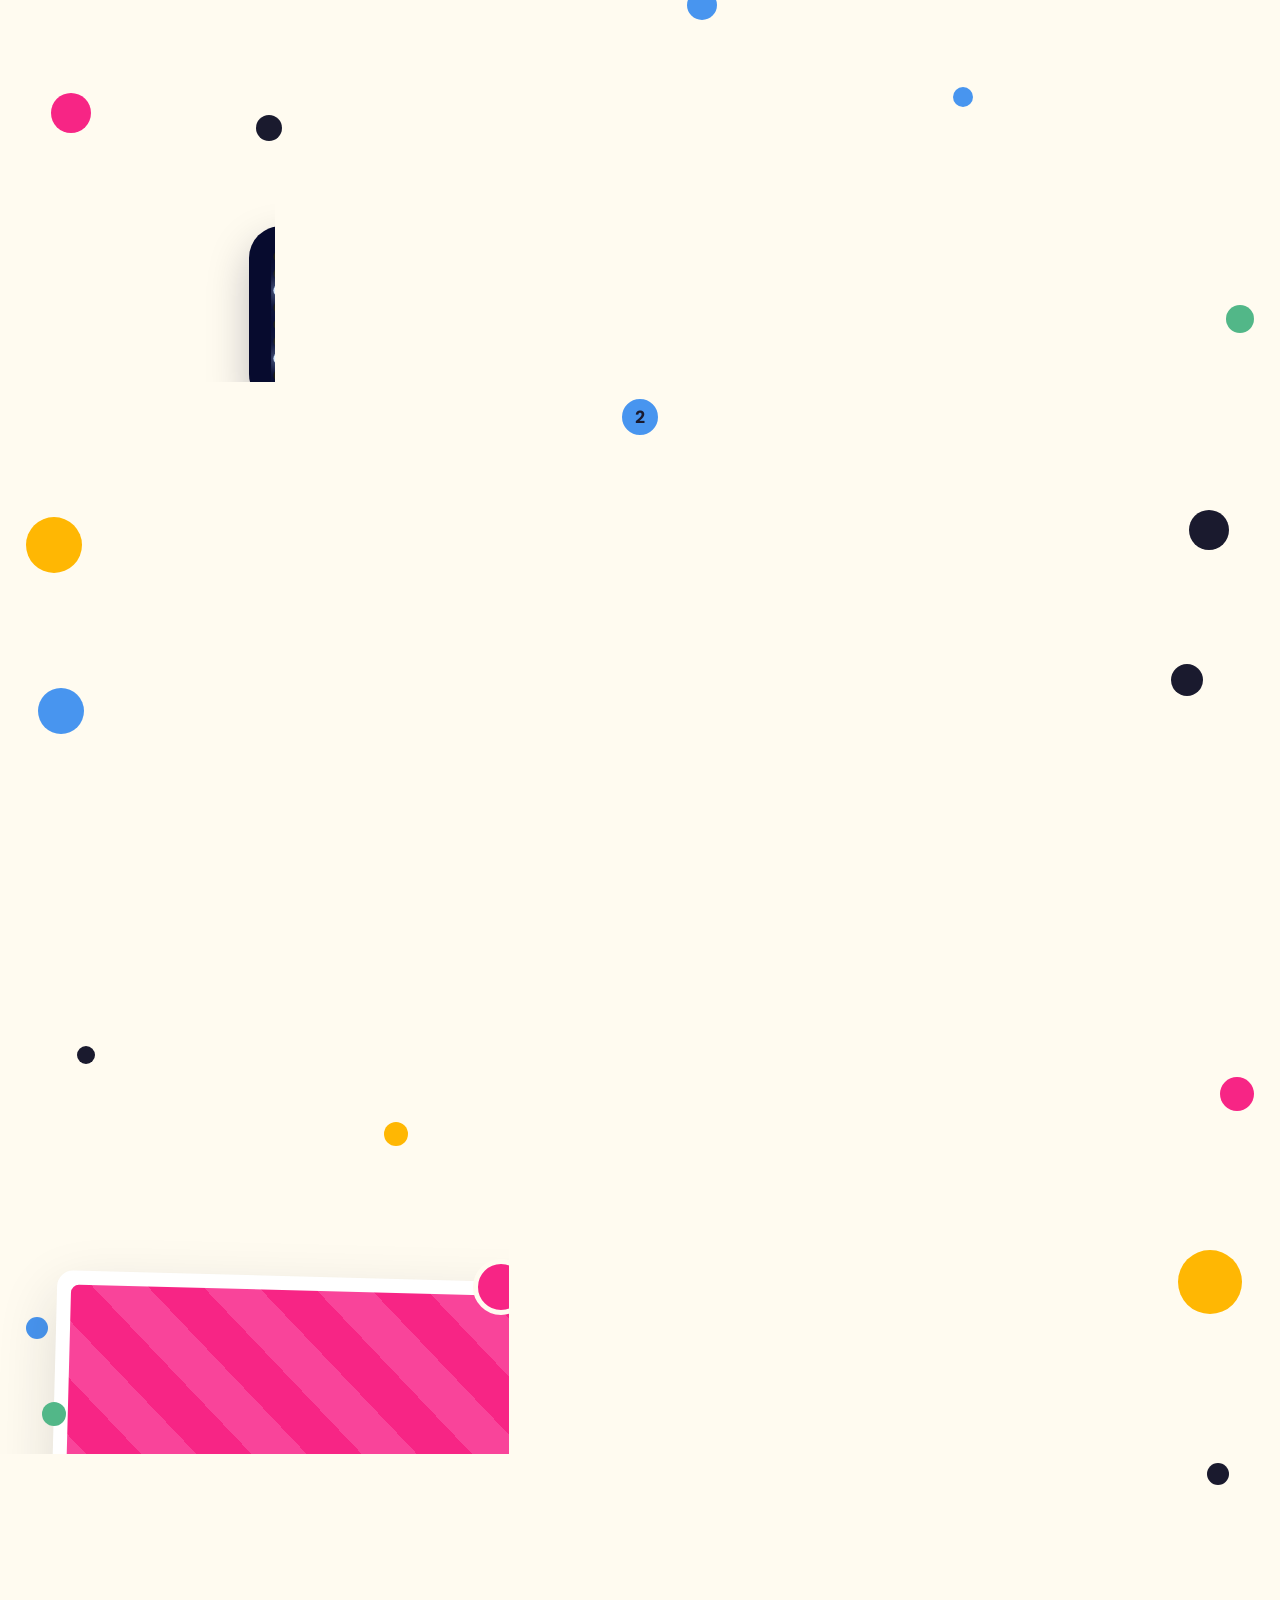
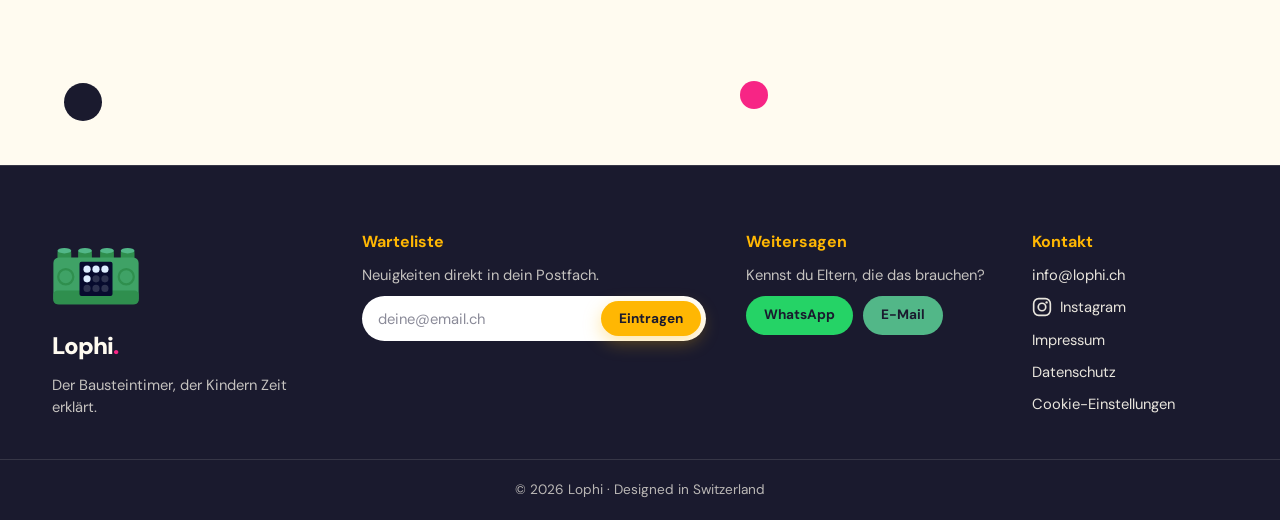
==== commit 4491dbd7: "design, produktänderungen, verbesserungen" ====
--- a/index.html
+++ b/index.html
@@ -1,283 +1,369 @@
+<!DOCTYPE html>
 <!--
 Created by: reschmann
-Last Updated: 2026-10-24
+Edited by: jani-wi
+Last Updated: 2026-10-17
 -->
-<!DOCTYPE html>
-<html lang="en">
+<html lang="de-CH">
 <head>
 <meta charset="UTF-8">
 <meta name="google-site-verification" content="Vg7aLZ9QZycex9nQWI8i2uKVIHN4Tl6NY2hvF-HT9O4" />
 <meta name="viewport" content="width=device-width, initial-scale=1.0">
-<title>. Lophi - time made fun .</title>
+<title>Lophi | Der Bausteintimer, der Kindern Zeit erklärt</title>
+<meta name="description" content="Lophi macht Zeit für Kinder sichtbar: ein Timer in Bausteinform mit Lichtpunkten und einer Überraschung am Ende. Ohne Bildschirm, ohne App.">
 
 <!-- ===== SOCIAL / WHATSAPP PREVIEW ===== -->
 <meta property="og:type" content="website">
-<meta property="og:title" content="Lophi – From brushing battles to brushing fun.">
-<meta property="og:description" content="The timer that turns toothbrushing into playtime. Join the waitlist!">
-<meta property="og:image" content="https://www.lophi.ch/lophi-preview.png">
-<meta property="og:image:width" content="1040">
-<meta property="og:image:height" content="662">
+<meta property="og:title" content="Lophi: Zeit, die Kinder sehen können.">
+<meta property="og:description" content="Der Bausteintimer, der Kindern Zeit erklärt. Ohne Bildschirm, ohne App.">
+<meta property="og:image" content="https://www.lophi.ch/lophi-vorschau.png">
+<meta property="og:image:width" content="1200">
+<meta property="og:image:height" content="630">
+<meta property="og:image:alt" content="Lophi, der grüne Bausteintimer mit leuchtender Punktmatrix">
 <meta property="og:url" content="https://www.lophi.ch/">
 <meta property="og:site_name" content="Lophi">
-
-<!-- Twitter Card -->
+<meta property="og:locale" content="de_CH">
 <meta name="twitter:card" content="summary_large_image">
-<meta name="twitter:title" content="Lophi – From brushing battles to brushing fun.">
-<meta name="twitter:description" content="The timer that turns toothbrushing into playtime. Join the waitlist!">
-<meta name="twitter:image" content="https://www.lophi.ch/lophi-preview.png">
-
-<meta name="description" content="The timer that turns toothbrushing into playtime. Built by a desperate dad. Join the waitlist!">
-<link href="https://fonts.googleapis.com/css2?family=DM+Sans:wght@300;400;500;900&display=swap" rel="stylesheet">
+<meta name="twitter:title" content="Lophi: Zeit, die Kinder sehen können.">
+<meta name="twitter:description" content="Der Bausteintimer, der Kindern Zeit erklärt. Ohne Bildschirm, ohne App.">
+<meta name="twitter:image" content="https://www.lophi.ch/lophi-vorschau.png">
+
+<!-- ===== FAVICON ===== -->
+<link rel="icon" href="img/favicon.ico" sizes="any">
+<link rel="icon" href="img/favicon.svg" type="image/svg+xml">
+<link rel="apple-touch-icon" href="img/apple-touch-icon.png">
+<meta name="theme-color" content="#FFFBF0">
+
+<link href="https://fonts.googleapis.com/css2?family=DM+Sans:wght@300;400;500;600;700;900&display=swap" rel="stylesheet">
 <link rel="stylesheet" href="style.css">
+<script>document.documentElement.classList.add('js');</script>
 </head>
 <body id="top">
 
-<nav>
-  <a class="logo" href="#top" aria-label="Home - back to top">Lophi<span>.</span></a>
-  <div class="nav-badge">Coming soon</div>
+<!-- ===== NAVIGATION (in der Reihenfolge der Seite) ===== -->
+<nav class="site-nav" aria-label="Hauptnavigation">
+  <a class="logo" href="#top" aria-label="Lophi, zurück nach oben">Lophi<span>.</span></a>
+  <button class="nav-toggle" type="button" aria-expanded="false" aria-controls="navMenu" aria-label="Menü öffnen">
+    <span></span><span></span><span></span>
+  </button>
+  <div class="nav-menu" id="navMenu">
+    <a href="#produkt">Produkt</a>
+    <a href="#so-gehts">So geht's</a>
+    <a href="#faq">FAQ</a>
+    <a href="#ueber-uns">Über uns</a>
+  </div>
 </nav>
 
-<section class="hero">
-  <!-- Playful decorations (top + edges only, away from text) -->
-  <div class="hero-deco" style="width:90px; height:90px; background:#52B788; top:10%; left:6%;"></div>
-  <div class="hero-deco" style="width:64px; height:64px; background:#F72585; top:8%; right:10%;"></div>
-  <div class="hero-deco" style="width:54px; height:54px; background:#FFB703; top:30%; left:3%;"></div>
-  <div class="hero-deco" style="width:44px; height:44px; background:#52B788; top:6%; right:30%;"></div>
-  <div class="hero-deco" style="width:46px; height:46px; background:#ffffff; top:20%; right:24%;"></div>
-  <div class="hero-deco" style="width:40px; height:40px; background:#F72585; top:14%; left:24%;"></div>
-  <div class="hero-deco" style="width:70px; height:70px; background:#ffffff; top:4%; left:42%;"></div>
-
-
-  <div class="hero-badge">Coming soon</div>
-  <h1>From brushing battles<br>to brushing <em class="highlight" style="font-style:italic;">fun.</em></h1>
-  <p class="subheadline">The timer that turns toothbrushing into playtime.<br>Built by a desperate dad. Loved by the whole family.</p>
-
-  <div class="timer-demo">
-    <div class="polaroid-frame" style="display:inline-block; background:#fff; padding:16px 16px 30px; border-radius:14px; box-shadow:0 22px 60px rgba(0,0,0,0.22); max-width:92%;">
-      <div class="lophi-illustration" style="width:728px; max-width:100%; aspect-ratio:800/455; position:relative; display:block;">
-        <img src="[data-uri]" style="width:100%; height:100%; display:block; border-radius:8px;" alt="Lophi Timer"/>
-        <svg id="lophiSVG" viewBox="0 0 154 109" preserveAspectRatio="none" style="position:absolute; left:37.62%; top:28%; width:24.75%; height:40%;" xmlns="http://www.w3.org/2000/svg">
-        <rect x="0" y="0" width="154" height="109" fill="#070b2e" opacity="0.98"/>
-        <g id="dotMatrixSVG"></g>
-      </svg>
-        <!-- Scattered dots over the photo - varied natural sizes -->
-        <div style="position:absolute; width:42px; height:42px; border-radius:50%; background:#F72585; top:-16px; left:14%; box-shadow:0 4px 12px rgba(0,0,0,0.18);"></div>
-        <div style="position:absolute; width:18px; height:18px; border-radius:50%; background:#FFB703; top:-7px; left:30%;"></div>
-        <div style="position:absolute; width:28px; height:28px; border-radius:50%; background:#52B788; top:14%; right:-12px; box-shadow:0 4px 12px rgba(0,0,0,0.16);"></div>
-        <div style="position:absolute; width:13px; height:13px; border-radius:50%; background:#fff; top:5%; right:8%;"></div>
-        <div style="position:absolute; width:36px; height:36px; border-radius:50%; background:#FFB703; bottom:-15px; right:18%; box-shadow:0 4px 12px rgba(0,0,0,0.18);"></div>
-        <div style="position:absolute; width:16px; height:16px; border-radius:50%; background:#F72585; bottom:-6px; right:34%;"></div>
-        <div style="position:absolute; width:24px; height:24px; border-radius:50%; background:#fff; bottom:20%; left:-11px; box-shadow:0 4px 12px rgba(0,0,0,0.16);"></div>
-        <div style="position:absolute; width:11px; height:11px; border-radius:50%; background:#52B788; top:64%; left:6%;"></div>
-        <div style="position:absolute; width:15px; height:15px; border-radius:50%; background:#FFB703; top:80%; right:10%;"></div>
-      </div>
-    </div>
-  </div>
-
-
-  <p class="waitlist-hint">Join the waitlist and be the first to know about the launch.</p>
-  <div class="cta-wrap">
-    <form action="https://lophi.us17.list-manage.com/subscribe/post?u=5261624546fb04c4567b1ec64&id=d924d58833&f_id=008ac3e3f0" method="post" target="_blank" style="width:100%;" class="waitlist-form">
-      <div class="cta-form">
-        <div class="email-row">
-          <input type="email" name="EMAIL" placeholder="your@email.com" required />
-          <button type="submit" class="cta-btn">Sign up now</button>
+<main>
+
+<!-- ===== 1. PRODUKT (Hero im Stil einer Produktseite) ===== -->
+<header class="hero" id="produkt">
+  <!-- Deko Punkte -->
+  <span class="dot dot--green" style="width:90px; height:90px; top:14%; left:2%;" aria-hidden="true"></span>
+  <span class="dot dot--pink" style="width:54px; height:54px; top:9%; right:6%;" aria-hidden="true"></span>
+  <span class="dot dot--yellow dot--desk" style="width:36px; height:36px; top:42%; left:1%;" aria-hidden="true"></span>
+  <span class="dot dot--blue dot--desk" style="width:42px; height:42px; top:30%; right:2%;" aria-hidden="true"></span>
+  <span class="dot dot--mint dot--desk" style="width:26px; height:26px; top:16%; left:26%;" aria-hidden="true"></span>
+  <span class="dot dot--navy" style="width:30px; height:30px; top:21%; left:72%;" aria-hidden="true"></span>
+  <span class="dot dot--navy dot--desk" style="width:18px; height:18px; top:58%; right:5%;" aria-hidden="true"></span>
+  <span class="dot dot--navy dot--desk" style="width:44px; height:44px; bottom:6%; left:4%;" aria-hidden="true"></span>
+
+  <div class="container">
+  <div class="hero-head">
+    <h1>Zeit, die Kinder<br><em class="hl-green">sehen</em> können.</h1>
+    <p class="hero-sub">Der Bausteintimer für Kinder. Designed in Switzerland.</p>
+  </div>
+  <div class="hero-grid">
+
+    <!-- Links: Galerie (Foto mit Punktmatrix, weitere Fotos, Teaser Video) -->
+    <div class="hero-media">
+      <div class="polaroid-frame">
+        <div class="media-stage">
+          <!-- Ansicht 1: Foto mit animierter Punktmatrix -->
+          <div class="lophi-illustration" data-view="live">
+            <img src="img/lophi-hero.webp" width="800" height="455" alt="Lophi: grüner Timer in Bausteinform mit leuchtender Punktmatrix">
+            <svg id="lophiSVG" viewBox="0 0 154 109" preserveAspectRatio="none" style="left:37.62%; top:28%; width:24.75%; height:40%;" xmlns="http://www.w3.org/2000/svg" aria-hidden="true">
+              <rect x="0" y="0" width="154" height="109" fill="#070b2e" opacity="0.98"/>
+              <g id="dotMatrixSVG"></g>
+            </svg>
+          </div>
+          <!-- Ansicht 2: weitere Fotos -->
+          <img class="stage-image" data-view="image" src="" alt="" hidden>
+          <!-- Ansicht 3: Video (lädt erst beim Anklicken) -->
+          <div class="stage-video" data-view="video" hidden></div>
         </div>
-        <div class="captcha-box">
-          <label for="captcha-answer-1">Verify</label>
-          <div class="captcha-inline">
-            <span class="captcha-question"></span>
-            <input id="captcha-answer-1" type="text" class="captcha-answer" placeholder="Answer" inputmode="numeric" aria-label="Captcha answer" />
+        <div class="photo-dot" style="width:40px; height:40px; background:var(--pink); top:-6px; left:12%;"></div>
+        <div class="photo-dot" style="width:18px; height:18px; background:var(--yellow); top:2px; left:28%;"></div>
+        <div class="photo-dot" style="width:28px; height:28px; background:var(--green); top:14%; right:-12px;"></div>
+        <div class="photo-dot" style="width:22px; height:22px; background:var(--blue); bottom:30%; left:-11px;"></div>
+      </div>
+
+      <!-- Vorschaubilder. Neue Fotos oder Videos nach dem Drehtag einfach als weiteren Button einfügen:
+           Foto:  <button class="thumb" type="button" data-type="image" data-src="img/NAME.webp" data-alt="Beschreibung"><img src="img/NAME.webp" alt=""></button>
+           Video: <button class="thumb thumb--video" type="button" data-type="video" data-src="https://www.youtube-nocookie.com/embed/VIDEO-ID"><img src="img/VORSCHAU.webp" alt=""><span class="thumb-play" aria-hidden="true"></span></button> -->
+      <div class="thumbs" aria-label="Weitere Fotos und Videos">
+        <button class="thumb is-active" type="button" data-type="live" aria-label="Lophi mit leuchtender Anzeige"><img src="img/lophi-hero.webp" alt=""></button>
+        <button class="thumb" type="button" data-type="image" data-src="img/lophi-hero.webp" data-alt="Lophi von vorne" aria-label="Foto 2 anzeigen"><img src="img/lophi-hero.webp" alt=""></button>
+        <button class="thumb" type="button" data-type="image" data-src="img/lophi-hero.webp" data-alt="Lophi von vorne" aria-label="Foto 3 anzeigen"><img src="img/lophi-hero.webp" alt=""></button>
+        <button class="thumb thumb--video" type="button" data-type="video" data-src="https://www.youtube-nocookie.com/embed/HDHD0s7-zRE?rel=0&amp;autoplay=1" aria-label="Teaser Video abspielen"><img src="img/lophi-hero.webp" alt=""><span class="thumb-play" aria-hidden="true"></span><span class="thumb-label">Teaser</span></button>
+      </div>
+    </div>
+
+    <!-- Rechts: Produktinfos -->
+    <div class="hero-info">
+      <p class="price">CHF 39.00 <span class="price-note">inkl. MwSt. und Versand</span></p>
+
+      <dl class="specs">
+        <div><dt>Form</dt><dd>Bausteinform, passt auf grosse Spielbausteine</dd></div>
+        <div><dt>Grösse</dt><dd>6,5 × 3,5 cm</dd></div>
+        <div><dt>Strom</dt><dd>Über USB-C</dd></div>
+        <div><dt>Bedienung</dt><dd>Per Knopfdruck, ohne Bildschirm und App</dd></div>
+        <div><dt>Farbe</dt><dd>Grün, weitere Farben in Planung</dd></div>
+      </dl>
+
+      <button class="btn btn--disabled btn--large btn--block" type="button" disabled>Jetzt bestellen</button>
+
+      <!-- Bald erhältlich: E-Mail Benachrichtigung -->
+      <div class="notify">
+        <p class="notify-title"><span class="notify-dot" aria-hidden="true"></span>Bald erhältlich</p>
+        <p class="notify-text">Wir melden uns, sobald du Lophi bestellen kannst.</p>
+        <form action="https://lophi.us17.list-manage.com/subscribe/post?u=5261624546fb04c4567b1ec64&amp;id=d924d58833&amp;f_id=008ac3e3f0" method="post" target="_blank">
+          <div class="cta-form cta-form--compact">
+            <input type="email" name="EMAIL" placeholder="deine@email.ch" aria-label="Deine E-Mail-Adresse" required>
+            <button type="submit" class="btn btn--primary btn--small">Benachrichtigen</button>
           </div>
+          <div aria-hidden="true" class="mc-hidden"><input type="text" name="b_5261624546fb04c4567b1ec64_d924d58833" tabindex="-1" value=""></div>
+        </form>
+        <p class="cta-micro">Kein Spam. Versprochen. · <a href="privacy.html">Datenschutz</a></p>
+      </div>
+    </div>
+  </div>
+  </div>
+</header>
+
+<!-- ===== 2. DAS PROBLEM ===== -->
+<section class="section section--tight" id="problem">
+  <!-- Deko Punkte -->
+  <span class="dot dot--yellow" style="width:48px; height:48px; top:8%; right:3%;" aria-hidden="true"></span>
+  <span class="dot dot--pink dot--desk" style="width:22px; height:22px; bottom:14%; left:2%;" aria-hidden="true"></span>
+  <span class="dot dot--blue dot--desk" style="width:30px; height:30px; bottom:6%; right:44%;" aria-hidden="true"></span>
+  <span class="dot dot--navy" style="width:36px; height:36px; top:12%; left:3%;" aria-hidden="true"></span>
+  <span class="dot dot--navy dot--desk" style="width:20px; height:20px; bottom:18%; right:2%;" aria-hidden="true"></span>
+
+  <div class="container problem-grid">
+
+    <!-- Links: Text -->
+    <div class="problem-text reveal">
+      <h2>Kinder können Zeit nicht sehen. Noch nicht.</h2>
+      <p>«Gleich», «noch kurz», «5 Minuten». Für uns Erwachsene sind das klare Angaben. Für Kinder sind es nur Worte, denn solange sie die Uhr nicht lesen können, ist Zeit unsichtbar.</p>
+      <p>Das Ergebnis kennst du: Jedes Ende kommt überraschend, und jede Abmachung wird zur Verhandlung.</p>
+      <p class="problem-punch">Lophi macht Zeit sichtbar. Und aus der Diskussion wird ein Spiel.</p>
+
+      <!-- Für jeden Alltag -->
+      <div class="everyday">
+        <p class="everyday-title">Für jeden Alltag</p>
+        <div class="tags-wrap">
+          <div class="tag">Zähneputzen</div>
+          <div class="tag">Aufräumen</div>
+          <div class="tag">Hausaufgaben</div>
+          <div class="tag">Bildschirmzeit</div>
+          <div class="tag">Anziehen</div>
+          <div class="tag">Warten</div>
         </div>
       </div>
-      <div aria-hidden="true" class="mc-hidden"><input type="text" name="b_5261624546fb04c4567b1ec64_d924d58833" tabindex="-1" value=""></div>
-    </form>
-    <p class="cta-micro">No spam. Promised.</p>
+    </div>
+
+    <!-- Rechts: Illustration -->
+    <figure class="problem-illustration reveal">
+      <img src="img/illustration_kind.png" width="1400" height="978" loading="lazy" alt="Illustration: Ein Kind putzt lachend die Zähne, neben dem Lavabo zeigt Lophi ein leuchtendes Herz">
+    </figure>
   </div>
 </section>
 
-<section class="video-section" style="background: var(--lego-pink);">
-  <div class="video-inner">
-    <div style="text-align:center; width:100%;">
-      <p class="section-tag reveal" style="background: var(--lego-pink);">Lophi in action</p>
-      <h2 class="section-title reveal" style="margin-bottom:24px; color:white;">See <span style="color: var(--lego-yellow);">Lophi</span> in action.</h2>
-    </div>
-<div class="video-player-wrap reveal">
-      <iframe width="100%" height="100%" src="https://www.youtube-nocookie.com/embed/HDHD0s7-zRE?rel=0" title="Lophi in action" frameborder="0" allow="accelerometer; autoplay; clipboard-write; encrypted-media; gyroscope; picture-in-picture; web-share" allowfullscreen style="display:block; border:none;"></iframe>
-    </div>
+<!-- ===== 3. SO GEHT'S ===== -->
+<section class="section" id="so-gehts">
+  <!-- Deko Punkte -->
+  <span class="dot dot--pink" style="width:40px; height:40px; top:6%; left:4%;" aria-hidden="true"></span>
+  <span class="dot dot--green dot--desk" style="width:28px; height:28px; top:44%; right:2%;" aria-hidden="true"></span>
+  <span class="dot dot--yellow dot--desk" style="width:56px; height:56px; bottom:8%; left:2%;" aria-hidden="true"></span>
+  <span class="dot dot--blue dot--desk" style="width:20px; height:20px; top:5%; right:24%;" aria-hidden="true"></span>
+  <span class="dot dot--navy" style="width:26px; height:26px; top:10%; left:20%;" aria-hidden="true"></span>
+  <span class="dot dot--navy dot--desk" style="width:40px; height:40px; bottom:12%; right:4%;" aria-hidden="true"></span>
+
+  <div class="container">
+    <div class="text-center">
+      <h2 class="reveal">In drei Schritten zur sichtbaren Zeit.</h2>
+    </div>
+
+    <!-- 4.1 Schritte -->
+    <ol class="steps">
+      <li class="step reveal">
+        <div class="step-display"><svg class="step-svg" data-step="1" viewBox="0 0 80 80" aria-hidden="true"></svg></div>
+        <span class="step-num step-num--green">1</span>
+        <h3>Zeit einstellen</h3>
+        <p>Knopf drücken, Zeit wählen. Lophi zeigt sie als Zahl an.</p>
+      </li>
+      <li class="step reveal">
+        <div class="step-display"><svg class="step-svg" data-step="2" viewBox="0 0 80 80" aria-hidden="true"></svg></div>
+        <span class="step-num step-num--blue">2</span>
+        <h3>Zeit sehen</h3>
+        <p>Die Lichtpunkte füllen sich. Dein Kind sieht, wie viel Zeit noch bleibt.</p>
+      </li>
+      <li class="step reveal">
+        <div class="step-display step-display--speech"><svg class="step-svg" data-step="3" viewBox="0 0 80 80" aria-hidden="true"></svg></div>
+        <span class="step-num step-num--pink">3</span>
+        <h3>Überraschung feiern</h3>
+        <p>Zeit um? Dann leuchtet eine Überraschung auf.</p>
+        <div class="speech" role="note">
+          <strong>Jedes Mal eine neue Überraschung.</strong>
+          Nie zweimal dieselbe, so bleibt es Tag für Tag spannend.
+        </div>
+      </li>
+    </ol>
 
   </div>
 </section>
 
-<section class="section" style="background: var(--lego-yellow); max-width:none;">
-  <div style="max-width:960px; margin:0 auto;">
-  <p class="section-tag reveal" style="background: var(--lego-green);">How it works</p>
-  <div class="steps">
-    <div class="step reveal"><div class="step-num" style="color:#ddd;">01</div><h3 style="color: var(--night);">Start the timer</h3><p>Press the button, set the time and Lophi starts. Brushing time is on.</p></div>
-    <div class="step reveal"><div class="step-num" style="color:#ddd;">02</div><h3 style="color: var(--night);">Watch with excitement</h3><p>The countdown runs visibly on the display. Kids stay focused and curious.</p></div>
-    <div class="step reveal"><div class="step-num" style="color:#ddd;">03</div><h3 style="color: var(--night);">Celebrate the surprise</h3><p>When time is up, a surprise lights up the display - a heart, a star, a cat. <strong>And it's different every single time.</strong> That's the magic kids can't wait for.</p></div>
-  </div>
+<!-- ===== 4. FAQ ===== -->
+<section class="section" id="faq">
+  <!-- Deko Punkte -->
+  <span class="dot dot--blue" style="width:46px; height:46px; top:12%; left:3%;" aria-hidden="true"></span>
+  <span class="dot dot--yellow dot--desk" style="width:24px; height:24px; bottom:10%; left:30%;" aria-hidden="true"></span>
+  <span class="dot dot--pink dot--desk" style="width:34px; height:34px; bottom:16%; right:2%;" aria-hidden="true"></span>
+  <span class="dot dot--navy" style="width:32px; height:32px; top:8%; right:6%;" aria-hidden="true"></span>
+  <span class="dot dot--navy dot--desk" style="width:18px; height:18px; bottom:24%; left:6%;" aria-hidden="true"></span>
+
+  <div class="container faq-grid">
+    <div class="faq-intro reveal">
+      <h2>Häufige Fragen</h2>
+      <p class="lead">Hast du noch mehr Fragen? Schreib uns, wir antworten gern.</p>
+      <a class="btn btn--outline" href="mailto:info@lophi.ch?subject=Frage%20zu%20Lophi">Schreib uns eine E-Mail</a>
+    </div>
+    <div class="faq reveal">
+      <!-- Gelb markierte Stellen (class="todo") vor dem Livegang mit den echten Angaben ersetzen und das mark-Tag entfernen. -->
+      <details>
+        <summary>Braucht Lophi eine App oder ein Handy?</summary>
+        <p>Nein. Lophi funktioniert ganz ohne Bildschirm und ohne App. Knopf drücken, Zeit einstellen, fertig.</p>
+      </details>
+      <details>
+        <summary>Ab welchem Alter ist Lophi geeignet?</summary>
+        <p>Lophi ist für Kinder gemacht, die die Uhr noch nicht lesen können. Wir empfehlen ihn ab <mark class="todo">3 Jahren</mark>.</p>
+      </details>
+      <details>
+        <summary>Welche Zeiten kann ich einstellen?</summary>
+        <p>Die Zeit ist frei einstellbar, ganz ohne Begrenzung. Du wählst sie per Knopfdruck, die eingestellte Zeit erscheint als Zahl auf dem Display, danach füllen sich die Lichtpunkte bis zum Ende.</p>
+      </details>
+      <details>
+        <summary>Wie wird Lophi aufgeladen?</summary>
+        <p>Ganz einfach über ein USB-C-Kabel. Wie lange eine Akkuladung hält, geben wir bekannt, sobald alle Tests abgeschlossen sind.</p>
+      </details>
+      <details>
+        <summary>Passt Lophi auf unsere Bausteine?</summary>
+        <p>Lophi hat mit 6,5 × 3,5 cm die Grösse eines grossen Spielbausteins und lässt sich auf passende Bausteine stecken.</p>
+      </details>
+      <details>
+        <summary>Wie bezahle ich, wohin liefert ihr und gibt es eine Garantie?</summary>
+        <p>Bezahlen kannst du <mark class="todo">per TWINT oder auf Rechnung</mark>. Der Versand ist im Preis von CHF 39.00 bereits enthalten, wir liefern <mark class="todo">innerhalb der Schweiz</mark>. Auf Lophi gilt die gesetzliche Gewährleistung von zwei Jahren. Falls etwas nicht funktioniert, schreib uns an info@lophi.ch und wir finden gemeinsam eine Lösung.</p>
+      </details>
+    </div>
   </div>
 </section>
 
-
-<section style="background: var(--lego-pink); padding: 70px 24px; text-align: center;">
-  <div class="reveal" style="max-width: 680px; margin: 0 auto;">
-    <p style="font-size: 0.95rem; font-weight: 700; letter-spacing: 1px; text-transform: uppercase; color: var(--lego-yellow); margin-bottom: 16px;">What makes Lophi special</p>
-    <h2 class="zoom-in" style="font-size: clamp(1.8rem, 4.5vw, 2.6rem); font-weight: 900; color: #fff; line-height: 1.2; margin-bottom: 18px;">A new surprise <span style="color: var(--lego-yellow);">every single time.</span></h2>
-    <p style="font-size: 1.1rem; color: rgba(255,255,255,0.92); line-height: 1.7;">Most timers just count down. Lophi rewards your child at the end with a little animation: a heart, a star, a cat and many more. Never the same twice, so brushing stays exciting day after day.</p>
-  </div>
+<!-- ===== 5. ÜBER UNS ===== -->
+<section class="section about" id="ueber-uns">
+  <!-- Deko Punkte -->
+  <span class="dot dot--yellow" style="width:64px; height:64px; top:8%; right:3%;" aria-hidden="true"></span>
+  <span class="dot dot--pink dot--desk" style="width:28px; height:28px; bottom:10%; right:40%;" aria-hidden="true"></span>
+  <span class="dot dot--blue dot--desk" style="width:22px; height:22px; top:20%; left:2%;" aria-hidden="true"></span>
+  <span class="dot dot--navy" style="width:38px; height:38px; bottom:8%; left:5%;" aria-hidden="true"></span>
+  <span class="dot dot--navy dot--desk" style="width:22px; height:22px; top:46%; right:4%;" aria-hidden="true"></span>
+
+  <div class="container about-grid">
+    <div class="about-photo reveal">
+      <div class="polaroid-frame about-frame">
+        <!-- Sobald das Foto da ist: Platzhalter löschen und diese Zeile aktivieren
+        <img class="about-img" src="img/familie-nold.webp" width="1200" height="900" alt="Isabelle und Roland Nold mit ihren Töchtern">
+        -->
+        <div class="photo-placeholder" aria-hidden="true">
+          <span>Familienfoto folgt</span>
+        </div>
+      </div>
+      <div class="about-dot about-dot--pink"></div>
+      <div class="about-dot about-dot--blue"></div>
+      <div class="about-dot about-dot--green"></div>
+    </div>
+    <div class="about-text reveal">
+      <h2>Über uns</h2>
+      <p>Hallo, wir sind Isabelle und Roland Nold. Wir sind Eltern aus Zürich und kennen die Diskussionen um «noch 5 Minuten» aus dem eigenen Alltag. Roland ist Tüftler und baute kurzerhand einen ersten Prototyp. Was als Bastelei am Küchentisch begann, ist heute Lophi.</p>
+      <p class="about-secret">Übrigens: Der Name <strong>Lophi</strong> setzt sich aus den Namen unserer beiden Töchter zusammen. Ein kleines Familiengeheimnis, direkt im Produkt.</p>
+    </div>
   </div>
 </section>
 
-<section class="usecases-bg">
-  <div class="usecases-inner">
-    <p class="section-tag reveal" style="background: var(--lego-yellow); color: var(--night);">Lophi is adaptable</p>
-    <h2 class="section-title reveal" style="color:white;">Works wherever kids need <span style="color: var(--lego-yellow);">patience</span>.</h2>
-    <div class="tags-wrap reveal">
-      <div class="tag" style="background: white; color: var(--night); border: none;">Brushing teeth</div>
-      <div class="tag" style="background: white; color: var(--night); border: none;">Tidying up</div>
-      <div class="tag" style="background: white; color: var(--night); border: none;">Homework</div>
-      <div class="tag" style="background: white; color: var(--night); border: none;">Gaming time</div>
-    </div>
-  </div>
-</section>
-
-
-<section class="section" style="padding: 80px 24px; background: var(--lego-green-pale, #D8F3DC);">
-  <div style="max-width: 920px; margin: 0 auto;">
-    <p class="section-tag reveal" style="background: var(--lego-green); color: #fff; display:inline-block;">Product details</p>
-    <h2 class="section-title reveal" style="color: var(--lego-green); margin-bottom: 40px;">Small, smart and made to last.</h2>
-    <div class="reveal" style="display: grid; grid-template-columns: repeat(auto-fit, minmax(200px, 1fr)); gap: 20px;">
-      <div style="background:#fff; border-radius:16px; padding:28px 24px; box-shadow:0 6px 20px rgba(0,0,0,0.06);">
-        <div style="font-size:1.4rem; font-weight:900; color:var(--lego-pink); margin-bottom:6px;">Fits your building blocks</div>
-        <div style="font-size:0.95rem; color:#555;">At 6.5 &times; 3.5 cm it&rsquo;s exactly the size of a large toy building brick - so it clicks right into your child&rsquo;s favourite blocks.</div>
-      </div>
-      <div style="background:#fff; border-radius:16px; padding:28px 24px; box-shadow:0 6px 20px rgba(0,0,0,0.06);">
-        <div style="font-size:1.6rem; font-weight:900; color:var(--lego-pink); margin-bottom:6px;">USB-C</div>
-        <div style="font-size:0.95rem; color:#555;">Rechargeable battery. No disposable batteries, just plug in and go.</div>
-      </div>
-      <div style="background:#fff; border-radius:16px; padding:28px 24px; box-shadow:0 6px 20px rgba(0,0,0,0.06);">
-        <div style="font-size:1.6rem; font-weight:900; color:var(--lego-pink); margin-bottom:6px;">More colours</div>
-        <div style="font-size:0.95rem; color:#555;">Currently in green. Further colours are in planning.</div>
-      </div>
-    </div>
-  </div>
-</section>
-
-<section class="gift-section">
-  <p class="section-tag reveal" style="background: var(--lego-pink);">The perfect gift</p>
-  <h2 class="section-title reveal" style="color:white;">Lophi brings <span style="color: var(--lego-yellow);">joy</span> for everyone.</h2>
-  <p class="reveal" style="font-size:1.05rem; color:rgba(255,255,255,0.92); line-height:1.8; max-width:560px;">Whether for a birthday, Christmas or just because. Lophi is a gift that gets used every single day and makes the whole family smile.</p>
-</section>
-
-<section class="section" style="padding: 70px 24px;">
-  <div style="background: var(--lego-yellow); border-radius: 28px; padding: 52px 48px; display: flex; align-items: center; gap: 48px; flex-wrap: wrap;">
-    <div style="font-size: 4rem; flex-shrink: 0;">&#129335;&#127995;&#8205;&#9794;&#65039;</div>
-    <div style="flex: 1; min-width: 240px;">
-      <p class="section-tag reveal" style="background: var(--lego-green); color: white;">The story behind Lophi</p>
-      <h2 class="reveal" style="font-size: clamp(1.4rem, 3vw, 2rem); font-weight: 900; letter-spacing: -1px; margin-bottom: 16px; line-height: 1.25; color: var(--night);">Built by a desperate dad. Loved by the whole family.</h2>
-      <p class="reveal" style="font-size: 0.97rem; color: #444; line-height: 1.8;">A dad who is a creative maker built something. What started as a homemade prototype in Zurich is now Lophi. Loved by the whole family.<br><br>By the way: the name <strong>Lophi</strong> is a blend of his two daughters' names. A little family secret built right into the product.</p>
-    </div>
-  </div>
-</section>
-
-<section class="final-cta">
-  <h2>Be there when <span class="brand-word">Lophi<span class="brand-dot">.</span></span> launches.</h2>
-  <p>Join the waitlist and be the first to know about the launch.</p>
-  <div class="cta-wrap">
-    <form action="https://lophi.us17.list-manage.com/subscribe/post?u=5261624546fb04c4567b1ec64&id=d924d58833&f_id=008ac3e3f0" method="post" target="_blank" style="width:100%;" class="waitlist-form">
-      <div class="cta-form">
-        <div class="email-row">
-          <input type="email" name="EMAIL" placeholder="your@email.com" required />
-          <button type="submit" class="cta-btn">Sign up now</button>
+</main>
+
+<!-- ===== 6. FOOTER MIT WARTELISTE UND WEITERSAGEN ===== -->
+<footer class="site-footer">
+  <div class="footer-grid">
+    <div class="footer-col">
+      <div class="footer-illustration">
+        <img src="img/favicon.svg" width="64" height="64" alt="Lophi Timer in Bausteinform">
+      </div>
+      <p class="footer-logo">Lophi<span class="brand-dot">.</span></p>
+      <p class="footer-muted">Der Bausteintimer, der Kindern Zeit erklärt.</p>
+    </div>
+
+    <div class="footer-col" id="warteliste">
+      <h3 class="footer-title">Warteliste</h3>
+      <p class="footer-muted">Neuigkeiten direkt in dein Postfach.</p>
+      <form action="https://lophi.us17.list-manage.com/subscribe/post?u=5261624546fb04c4567b1ec64&amp;id=d924d58833&amp;f_id=008ac3e3f0" method="post" target="_blank">
+        <div class="cta-form cta-form--compact">
+          <input type="email" name="EMAIL" placeholder="deine@email.ch" aria-label="Deine E-Mail-Adresse" required>
+          <button type="submit" class="btn btn--primary btn--small">Eintragen</button>
         </div>
-        <div class="captcha-box">
-          <label for="captcha-answer-2">Verify</label>
-          <div class="captcha-inline">
-            <span class="captcha-question"></span>
-            <input id="captcha-answer-2" type="text" class="captcha-answer" placeholder="Answer" inputmode="numeric" aria-label="Captcha answer" />
-          </div>
-        </div>
-      </div>
-      <div aria-hidden="true" class="mc-hidden"><input type="text" name="b_5261624546fb04c4567b1ec64_d924d58833" tabindex="-1" value=""></div>
-    </form>
-    <p class="cta-micro">No spam. Promised.</p>
-  </div>
-</section>
-
-
-<section style="background: var(--lego-yellow); padding: 70px 24px; text-align: center;">
-  <div class="reveal" style="max-width: 640px; margin: 0 auto;">
-    <div style="font-size: 2.4rem; margin-bottom: 8px;">&#128075;</div>
-    <h2 style="font-size: clamp(1.6rem, 4.5vw, 2.3rem); font-weight: 900; color: var(--night); line-height: 1.2; margin-bottom: 14px;">Know a parent who needs this?</h2>
-    <p style="font-size: 1.05rem; color: #444; line-height: 1.7; margin-bottom: 28px;">Lophi grows through families like yours. Share it with someone whose evenings could use a little more fun and a little less drama.</p>
-    <div style="display: flex; flex-wrap: wrap; gap: 12px; justify-content: center;">
-      <a id="shareWhatsApp" href="#" target="_blank" rel="noopener noreferrer" style="display:inline-flex; align-items:center; gap:8px; background:#25D366; color:#fff; padding:14px 24px; border-radius:999px; font-weight:700; text-decoration:none; font-size:1rem;">
-        <span style="font-size:1.2rem;">&#128172;</span> Share on WhatsApp
+        <div aria-hidden="true" class="mc-hidden"><input type="text" name="b_5261624546fb04c4567b1ec64_d924d58833" tabindex="-1" value=""></div>
+      </form>
+    </div>
+
+    <div class="footer-col">
+      <h3 class="footer-title">Weitersagen</h3>
+      <p class="footer-muted">Kennst du Eltern, die das brauchen?</p>
+      <div class="share-buttons">
+        <a id="shareWhatsApp" class="btn btn--whatsapp btn--small" href="#" target="_blank" rel="noopener noreferrer">WhatsApp</a>
+        <a id="shareEmail" class="btn btn--green btn--small" href="#">E-Mail</a>
+      </div>
+    </div>
+
+    <div class="footer-col footer-links">
+      <h3 class="footer-title">Kontakt</h3>
+      <a href="mailto:info@lophi.ch">info@lophi.ch</a>
+      <a class="insta" href="https://www.instagram.com/lophi.timer/" target="_blank" rel="noopener">
+        <svg width="20" height="20" viewBox="0 0 24 24" fill="none" xmlns="http://www.w3.org/2000/svg" aria-hidden="true">
+          <rect x="2" y="2" width="20" height="20" rx="6" stroke="currentColor" stroke-width="2"/>
+          <circle cx="12" cy="12" r="4.5" stroke="currentColor" stroke-width="2"/>
+          <circle cx="17.5" cy="6.5" r="1.4" fill="currentColor"/>
+        </svg>
+        Instagram
       </a>
-      <a id="shareEmail" href="#" style="display:inline-flex; align-items:center; gap:8px; background:var(--lego-green); color:#fff; padding:14px 24px; border-radius:999px; font-weight:700; text-decoration:none; font-size:1rem;">
-        <span style="font-size:1.2rem;">&#9993;</span> Share by email
-      </a>
-    </div>
-  </div>
-</section>
-
-<footer>
-  <div style="display:flex; align-items:center; gap:16px;">
-    <div class="lophi-illustration" style="width:90px; aspect-ratio:520/331; position:relative; display:inline-block; flex-shrink:0;">
-      <img src="[data-uri]" style="width:100%; height:100%; display:block; border-radius:6px;" alt="Lophi"/>
-      <svg id="lophiSVGFooter" viewBox="0 0 154 109" preserveAspectRatio="none" style="position:absolute; left:30.00%; top:47.13%; width:29.62%; height:32.93%;" xmlns="http://www.w3.org/2000/svg">
-        <rect x="0" y="0" width="154" height="109" fill="#050408" opacity="0.96"/>
-        <g id="dotMatrixSVGFooter"></g>
-      </svg>
-    </div>
-  </div>
-  <div style="margin-top:18px;">
-    <a href="https://www.instagram.com/lophi.timer/" target="_blank" rel="noopener" style="display:inline-flex; align-items:center; gap:10px; color:inherit; text-decoration:none; font-weight:700; font-size:0.95rem;">
-      <svg width="26" height="26" viewBox="0 0 24 24" fill="none" xmlns="http://www.w3.org/2000/svg" style="flex-shrink:0;">
-        <rect x="2" y="2" width="20" height="20" rx="6" stroke="currentColor" stroke-width="2"/>
-        <circle cx="12" cy="12" r="4.5" stroke="currentColor" stroke-width="2"/>
-        <circle cx="17.5" cy="6.5" r="1.4" fill="currentColor"/>
-      </svg>
-      <span>Follow us on Instagram</span>
-    </a>
-  </div>
-  <div>&copy; 2026 Lophi &middot; Made with &#8987; in Z&uuml;rich</div>
-  <div style="margin-top:6px; font-size:0.85rem; opacity:0.85;">
-    <a href="mailto:info@lophi.ch" style="color:inherit; text-decoration:underline;">info@lophi.ch</a>
-  </div>
-  <div style="margin-top:6px; font-size:0.85rem; opacity:0.85;">
-    <a href="imprint.html" style="color:inherit; text-decoration:underline;">Imprint</a>
-    &middot;
-    <a href="privacy.html" style="color:inherit; text-decoration:underline;">Privacy Policy</a>
-  </div>
+      <a href="imprint.html">Impressum</a>
+      <a href="privacy.html">Datenschutz</a>
+      <a href="#" data-open-cookies>Cookie-Einstellungen</a>
+    </div>
+  </div>
+  <div class="footer-bottom">&copy; 2026 Lophi · Designed in Switzerland</div>
 </footer>
 
 <script>
-  const reveals = document.querySelectorAll('.reveal');
+  // ===== Sektionen beim Scrollen einblenden =====
   const obsReveal = new IntersectionObserver(entries => {
-    entries.forEach((e,i) => { if(e.isIntersecting) setTimeout(()=>e.target.classList.add('visible'),i*80); });
+    entries.forEach(e => {
+      if (e.isIntersecting) { e.target.classList.add('visible'); obsReveal.unobserve(e.target); }
+    });
   }, { threshold: 0.12 });
-  reveals.forEach(r => obsReveal.observe(r));
-
-  const zoomEls = document.querySelectorAll('.zoom-in');
-  const obsZoom = new IntersectionObserver(entries => {
-    entries.forEach(e => {
-      if (e.isIntersecting) {
-        e.target.classList.remove('visible');
-        void e.target.offsetWidth; // reflow to restart animation
-        e.target.classList.add('visible');
-      } else {
-        e.target.classList.remove('visible');
-      }
-    });
-  }, { threshold: 0.2 });
-  zoomEls.forEach(el => obsZoom.observe(el));
-
+  document.querySelectorAll('.reveal').forEach(r => obsReveal.observe(r));
+
+  // ===== Punktmatrix Animation =====
   const COLS = 8, ROWS = 8, TOTAL = 64;
-  //const CYCLE_MS = 100, TICK_MS = 200, TRAIL = 3;
   const CYCLE_MS = 20000, TICK_MS = 200, TRAIL = 3;
   const PATH = [];
   for (let r = 0; r < ROWS; r++) {
@@ -285,7 +371,6 @@
     else { for (let c = COLS-1; c >= 0; c--) PATH.push(r*COLS+c); }
   }
   const HEART = [[0,1,1,0,0,1,1,0],[1,1,1,1,1,1,1,1],[1,1,1,1,1,1,1,1],[0,1,1,1,1,1,1,0],[0,0,1,1,1,1,0,0],[0,0,0,1,1,0,0,0],[0,0,0,0,0,0,0,0],[0,0,0,0,0,0,0,0]];
-  //const STAR = [[0,0,0,1,1,0,0,0],[0,1,0,1,1,0,1,0],[0,0,1,1,1,1,0,0],[1,1,1,1,1,1,1,1],[1,1,1,1,1,1,1,1],[0,0,1,1,1,1,0,0],[0,1,0,1,1,0,1,0],[0,0,0,1,1,0,0,0]];
   const CAT = [[0,1,0,0,0,0,1,0],[1,1,1,0,0,1,1,1],[1,1,1,1,1,1,1,1],[1,0,1,1,1,1,0,1],[1,1,1,1,1,1,1,1],[1,1,1,0,0,1,1,1],[1,1,1,1,1,1,1,1],[0,0,1,1,1,1,0,0]];
   const SMILEY = [[0,0,0,0,0,0,0,0],[0,1,1,0,0,1,1,0],[0,1,1,0,0,1,1,0],[0,0,0,0,0,0,0,0],[1,0,0,1,1,0,0,1],[0,1,0,0,0,0,1,0],[0,0,1,1,1,1,0,0],[0,0,0,0,0,0,0,0]];
   const ICON1 = [[0,0,0,0,1,1,0,0],[0,0,0,0,0,1,1,1],[0,0,0,0,1,1,1,1],[0,0,0,0,1,1,0,0],[1,1,1,1,1,1,0,0],[1,1,1,1,1,1,0,0],[0,1,0,0,1,0,1,0],[1,0,0,0,1,0,0,1]];
@@ -296,122 +381,101 @@
   let sIdx = 0, headPos = 0, surprise = false;
   const STEPS_PER_TICK = TOTAL / (CYCLE_MS / TICK_MS);
   const GAP_X = 19.250, GAP_Y = 13.625, DOT_R = 5.45;
-
-  // Build dot arrays for both hero and footer displays
-  function buildDots(containerId) {
-    const g = document.getElementById(containerId);
-    if (!g) return [];
-    g.innerHTML = '';
+  const SVG_NS = 'http://www.w3.org/2000/svg';
+
+  function buildDots(container, gapX, gapY, r) {
+    if (!container) return [];
+    container.innerHTML = '';
     const dots = [];
-    for (let r = 0; r < 8; r++) for (let c = 0; c < 8; c++) {
-      const circle = document.createElementNS('http://www.w3.org/2000/svg','circle');
-      circle.setAttribute('cx', (c + 0.5) * GAP_X);
-      circle.setAttribute('cy', (r + 0.5) * GAP_Y);
-      circle.setAttribute('r', DOT_R);
+    for (let row = 0; row < 8; row++) for (let c = 0; c < 8; c++) {
+      const circle = document.createElementNS(SVG_NS, 'circle');
+      circle.setAttribute('cx', (c + 0.5) * gapX);
+      circle.setAttribute('cy', (row + 0.5) * gapY);
+      circle.setAttribute('r', r);
       circle.setAttribute('class', 'dm-dot');
-      g.appendChild(circle); dots.push(circle);
+      container.appendChild(circle); dots.push(circle);
     }
     return dots;
   }
-  const displays = [buildDots('dotMatrixSVG'), buildDots('dotMatrixSVGFooter')].filter(d => d.length);
+  const displays = [
+    buildDots(document.getElementById('dotMatrixSVG'), GAP_X, GAP_Y, DOT_R),
+    buildDots(document.getElementById('dotMatrixSVGFooter'), GAP_X, GAP_Y, DOT_R)
+  ].filter(d => d.length);
 
   function renderSnake() {
     const head = Math.floor(headPos);
     const cells = Array(TOTAL).fill(0);
     for (let i = 0; i <= head && i < TOTAL; i++) cells[PATH[i]] = (head - i < TRAIL) ? 2 : 1;
-    displays.forEach(dots => {
-      dots.forEach((dot, i) => { dot.setAttribute('class', cells[i] === 1 ? 'dm-dot on' : cells[i] === 2 ? 'dm-dot trail' : 'dm-dot'); });
-    });
+    displays.forEach(dots => dots.forEach((dot, i) => {
+      dot.setAttribute('class', cells[i] === 1 ? 'dm-dot on' : cells[i] === 2 ? 'dm-dot trail' : 'dm-dot');
+    }));
   }
   function renderPattern(pat) {
     const flat = pat.flat();
-    displays.forEach(dots => {
-      dots.forEach((dot, i) => { dot.setAttribute('class', flat[i] ? 'dm-dot dim' : 'dm-dot'); });
-    });
+    displays.forEach(dots => dots.forEach((dot, i) => {
+      dot.setAttribute('class', flat[i] ? 'dm-dot dim' : 'dm-dot');
+    }));
   }
   function tick() {
     if (surprise) return;
     headPos += STEPS_PER_TICK;
     if (headPos >= TOTAL - 1) {
       headPos = TOTAL - 1; renderSnake(); surprise = true;
-      setTimeout(() => { renderPattern(SURPRISES[sIdx++ % SURPRISES.length]); setTimeout(() => { surprise = false; headPos = 0; }, 2200); }, 300);
+      setTimeout(() => {
+        renderPattern(SURPRISES[sIdx++ % SURPRISES.length]);
+        setTimeout(() => { surprise = false; headPos = 0; }, 2200);
+      }, 300);
       return;
     }
     renderSnake();
   }
   renderSnake();
   setInterval(tick, TICK_MS);
+
+  // ===== Displays im Abschnitt "So geht's" =====
+  // Schritt 1 zeigt die eingestellte Zeit als Zahl (hier 10)
+  const TEN = [[0,0,0,0,0,0,0,0],[0,1,0,0,1,1,1,0],[1,1,0,0,1,0,1,0],[0,1,0,0,1,0,1,0],[0,1,0,0,1,0,1,0],[0,1,0,0,1,0,1,0],[1,1,1,0,1,1,1,0],[0,0,0,0,0,0,0,0]];
+  document.querySelectorAll('.step-svg').forEach(svg => {
+    const dots = buildDots(svg, 10, 10, 3.6);
+    const step = svg.dataset.step;
+    const show = (pat, cls) => pat.flat().forEach((on, i) => dots[i].setAttribute('class', on ? cls : 'dm-dot'));
+    if (step === '1') { show(TEN, 'dm-dot on'); return; }
+    if (step === '2') {
+      for (let i = 0; i <= 33; i++) dots[PATH[i]].setAttribute('class', 33 - i < TRAIL ? 'dm-dot trail' : 'dm-dot on');
+      return;
+    }
+    // Schritt 3: die Überraschungen wechseln sich ab
+    let k = 0;
+    show(SURPRISES[0], 'dm-dot dim');
+    if (!window.matchMedia('(prefers-reduced-motion: reduce)').matches) {
+      setInterval(() => { k = (k + 1) % SURPRISES.length; show(SURPRISES[k], 'dm-dot dim'); }, 1600);
+    }
+  });
+
 </script>
-
 <script>
-  (function() {
-    var shareUrl = window.location.href.split('#')[0];
-    var shareText = "Check out Lophi - a playful timer that turns toothbrushing into fun for kids! Join the waitlist:";
-    var wa = document.getElementById('shareWhatsApp');
-    if (wa) wa.href = "https://wa.me/?text=" + encodeURIComponent(shareText + " " + shareUrl);
-    var em = document.getElementById('shareEmail');
-    if (em) em.href = "mailto:?subject=" + encodeURIComponent("You have to see this: Lophi") + "&body=" + encodeURIComponent(shareText + " " + shareUrl);
+  // ===== Galerie im Produktbereich =====
+  (function () {
+    const stage = document.querySelector('.media-stage');
+    if (!stage) return;
+    const live = stage.querySelector('[data-view="live"]');
+    const img = stage.querySelector('[data-view="image"]');
+    const video = stage.querySelector('[data-view="video"]');
+    document.querySelectorAll('.thumb').forEach(btn => btn.addEventListener('click', () => {
+      document.querySelectorAll('.thumb').forEach(t => t.classList.remove('is-active'));
+      btn.classList.add('is-active');
+      const type = btn.dataset.type;
+      live.hidden = type !== 'live';
+      img.hidden = type !== 'image';
+      video.hidden = type !== 'video';
+      video.innerHTML = '';
+      if (type === 'image') { img.src = btn.dataset.src; img.alt = btn.dataset.alt || ''; }
+      if (type === 'video') {
+        video.innerHTML = '<iframe src="' + btn.dataset.src + '" title="Lophi Teaser" allow="accelerometer; autoplay; clipboard-write; encrypted-media; gyroscope; picture-in-picture; web-share" allowfullscreen></iframe>';
+      }
+    }));
   })();
 </script>
-
-<script>
-  // Math CAPTCHA for form validation
-  (function() {
-    function generateCaptcha() {
-      const num1 = Math.floor(Math.random() * 20) + 1;
-      const num2 = Math.floor(Math.random() * 20) + 1;
-      const operators = ['+', '-'];
-      const operator = operators[Math.floor(Math.random() * operators.length)];
-      
-      let answer;
-      if (operator === '+') {
-        answer = num1 + num2;
-      } else {
-        answer = Math.max(num1, num2) - Math.min(num1, num2);
-      }
-      
-      const question = `${Math.max(num1, num2)} ${operator} ${Math.min(num1, num2)} = ?`;
-      return { question, answer };
-    }
-
-    // Initialize CAPTCHA for each form
-    const forms = document.querySelectorAll('.waitlist-form');
-    forms.forEach(form => {
-      const captcha = generateCaptcha();
-      const questionSpan = form.querySelector('.captcha-question');
-      const answerInput = form.querySelector('.captcha-answer');
-      
-      if (questionSpan && answerInput) {
-        questionSpan.textContent = captcha.question;
-        answerInput.dataset.correctAnswer = captcha.answer;
-        
-        // Clear any previous answer
-        answerInput.value = '';
-      }
-      
-      // Validate CAPTCHA before form submission
-      form.addEventListener('submit', function(e) {
-        const answerInput = form.querySelector('.captcha-answer');
-        if (answerInput) {
-          const userAnswer = parseInt(answerInput.value.trim(), 10);
-          const correctAnswer = parseInt(answerInput.dataset.correctAnswer, 10);
-          
-          if (isNaN(userAnswer) || userAnswer !== correctAnswer) {
-            e.preventDefault();
-            alert('Oops! That\'s not quite right. Please try again.');
-            
-            // Generate new CAPTCHA
-            const newCaptcha = generateCaptcha();
-            const questionSpan = form.querySelector('.captcha-question');
-            questionSpan.textContent = newCaptcha.question;
-            answerInput.dataset.correctAnswer = newCaptcha.answer;
-            answerInput.value = '';
-            answerInput.focus();
-          }
-        }
-      });
-    });
-  })();
-</script>
+<script src="site.js" defer></script>
 </body>
 </html>
--- a/style.css
+++ b/style.css
@@ -1,162 +1,335 @@
 *, *::before, *::after { box-sizing: border-box; margin: 0; padding: 0; }
+
 :root {
-  --green: #2D6A4F; --green-light: #52B788; --green-pale: #D8F3DC;
-  --accent: #2D6A4F; --accent-light: #52B788; --accent-pale: #D8F3DC;
-  --night: #1a1a2e; --bg: #FFFBF0;
-  --lego-red: #E63946; --lego-yellow: #FFB703; --lego-blue: #4895EF; --lego-green: #52B788; --lego-pink: #F72585;
+  /* Palette */
+  --cream: #FFFBF0;      /* 1 Basis / Hintergrund */
+  --ink: #1A1A2E;        /* 2 Struktur / Text */
+  --green: #52B788;      /* 3 Primäre Markenfarbe */
+  --yellow: #FFB703;     /* 4 Akzent / Call to Action */
+  --pink: #F72585;       /* 5 Verspielte Signalfarbe */
+  --blue: #4895EF;       /* 6 Ergänzendes Baustein Blau */
+  --mint: #D8F3DC;       /* 7 Sanfter Neutralton */
+
+  /* Abgeleitet (nur für Lesbarkeit und Zustände) */
+  --green-dark: #2D6A4F; /* grüner Text auf hellem Grund */
+  --ink-soft: #4A4A5E;   /* Fliesstext */
+  --grey: #E4E2DA;       /* deaktivierte Elemente */
+  --grey-text: #7A7A86;
+  --white: #FFFFFF;
+
+  --radius: 24px;
+  --shadow: 0 8px 24px rgba(26, 26, 46, 0.07);
+  --container: 1240px;
+  --nav-h: 68px;
 }
+
 html { scroll-behavior: smooth; }
-body { background: var(--bg); font-family: 'DM Sans', sans-serif; color: var(--night); overflow-x: hidden; }
-nav { position: fixed; top: 0; width: 100%; z-index: 100; padding: 18px 40px; display: flex; justify-content: space-between; align-items: center; background: rgba(255,183,3,0.95); backdrop-filter: blur(12px); border-bottom: 1px solid rgba(0,0,0,0.08); }
-.logo { font-size: 1.6rem; font-weight: 900; color: var(--night); letter-spacing: -1px; text-decoration: none; }
-.logo span { color: var(--lego-pink); }
-.nav-badge { font-size: 0.82rem; color: white; font-weight: 700; background: var(--lego-pink); padding: 5px 14px; border-radius: 100px; }
-.hero { min-height: 100vh; display: flex; flex-direction: column; justify-content: center; align-items: center; text-align: center; padding: 120px 24px 80px; position: relative; overflow: hidden; background: #FFB703; }
-.blob { position: absolute; border-radius: 50%; filter: blur(80px); opacity: 0.3; animation: float 9s ease-in-out infinite; }
-.blob-1 { width: 340px; height: 340px; background: var(--lego-yellow); top: 3%; left: -8%; }
-.blob-2 { width: 260px; height: 260px; background: var(--lego-blue); top: 48%; right: -6%; animation-delay: -3s; }
-.blob-3 { width: 220px; height: 220px; background: var(--lego-red); bottom: 5%; left: 18%; animation-delay: -5s; }
-.blob-4 { width: 200px; height: 200px; background: var(--lego-green); top: 18%; right: 12%; animation-delay: -2s; }
-.blob-5 { width: 180px; height: 180px; background: var(--lego-pink); bottom: 20%; right: 25%; animation-delay: -4s; }
-@keyframes float { 0%,100% { transform: translateY(0); } 50% { transform: translateY(-28px); } }
-.hero-badge { display: inline-block; background: var(--lego-pink); color: white; font-size: 0.82rem; font-weight: 700; letter-spacing: 0.1em; text-transform: uppercase; padding: 7px 20px; border-radius: 100px; margin-bottom: 28px; animation: fadeUp 0.6s ease both; }
-h1 { font-size: clamp(2.8rem, 8vw, 5.5rem); font-weight: 900; line-height: 1.05; letter-spacing: -2px; max-width: 780px; margin-bottom: 20px; animation: fadeUp 0.6s 0.1s ease both; color: var(--night); }
-h1 .highlight { color: var(--lego-green); }
-.subheadline { font-size: clamp(1rem, 2.5vw, 1.2rem); font-weight: 300; color: #555; max-width: 500px; line-height: 1.75; margin-bottom: 36px; animation: fadeUp 0.6s 0.2s ease both; }
-.waitlist-hint { font-size: 0.95rem; color: var(--lego-pink); font-weight: 700; margin-bottom: 28px; animation: fadeUp 0.6s 0.28s ease both; }
-.timer-demo { margin: 0 auto 16px; animation: fadeUp 0.6s 0.15s ease both; display: flex; justify-content: center; }
-.lophi-illustration { position: relative; display: inline-block; }
+section[id], header[id], #warteliste { scroll-margin-top: calc(var(--nav-h) + 24px); }
+body { background: var(--cream); font-family: 'DM Sans', sans-serif; color: var(--ink); overflow-x: hidden; line-height: 1.5; }
+img { max-width: 100%; display: block; }
+a { color: inherit; }
+
+.container { max-width: var(--container); margin: 0 auto; padding: 0 32px; }
+.section { padding: 72px 0; }
+.section--tight { padding: 40px 0; }
+.section--white { background: var(--cream); }
+.section--dark { background: var(--ink); color: var(--cream); }
+.section--dark .lead { color: rgba(255, 251, 240, 0.8); }
+.text-center { text-align: center; }
+
+/* Deko Punkte, über die ganze Seite verteilt */
+.hero, .section { position: relative; }
+.hero > .container, .section > .container { position: relative; z-index: 1; }
+.dot { position: absolute; border-radius: 50%; pointer-events: none; z-index: 0; }
+.dot--green { background: var(--green); }
+.dot--yellow { background: var(--yellow); }
+.dot--pink { background: var(--pink); }
+.dot--blue { background: var(--blue); }
+.dot--mint { background: var(--mint); }
+.dot--navy { background: var(--ink); }
+
+/* Zweispaltige Abschnitte */
+.split { display: grid; grid-template-columns: 1fr 1.25fr; gap: 64px; align-items: center; }
+
+/* ---------- Typografie ---------- */
+h1 { font-size: clamp(2.5rem, 5vw, 4.2rem); font-weight: 900; line-height: 1.05; letter-spacing: -2px; }
+h2 { font-size: clamp(1.9rem, 3.6vw, 2.8rem); font-weight: 900; line-height: 1.12; letter-spacing: -1.2px; margin-bottom: 20px; }
+h3 { font-size: 1.15rem; font-weight: 700; margin-bottom: 8px; }
+.lead { font-size: clamp(1.05rem, 1.6vw, 1.18rem); color: var(--ink-soft); line-height: 1.7; max-width: 620px; }
+.text-center .lead { margin-left: auto; margin-right: auto; }
+.hl-green { color: var(--green-dark); font-style: italic; }
+.hl-pink { color: var(--pink); }     /* nur für grosse Schrift */
+.hl-yellow { color: var(--yellow); } /* nur auf dunklem Grund */
+
+/* Kleine Rubrik über Überschriften */
+.eyebrow { display: inline-block; font-size: 0.78rem; font-weight: 700; letter-spacing: 0.12em; text-transform: uppercase; padding: 5px 14px; border-radius: 100px; margin-bottom: 16px; background: var(--mint); color: var(--green-dark); }
+.eyebrow--pink { background: var(--pink); color: var(--ink); }
+.eyebrow--yellow { background: var(--yellow); color: var(--ink); }
+.eyebrow--blue { background: var(--blue); color: var(--ink); }
+.eyebrow--white { background: var(--white); color: var(--ink); }
+
+/* ---------- Buttons ---------- */
+.btn { display: inline-flex; align-items: center; justify-content: center; gap: 8px; font-family: inherit; font-size: 0.95rem; font-weight: 700; border: none; border-radius: 100px; padding: 13px 26px; cursor: pointer; text-decoration: none; transition: transform 0.2s, box-shadow 0.2s, background 0.2s, color 0.2s; white-space: nowrap; }
+.btn:hover { transform: translateY(-2px); }
+.btn:focus-visible, input:focus-visible, summary:focus-visible, a:focus-visible, button:focus-visible { outline: 3px solid var(--blue); outline-offset: 3px; }
+.btn--primary { background: var(--yellow); color: var(--ink); box-shadow: 0 6px 18px rgba(255, 183, 3, 0.35); }
+.btn--green { background: var(--green); color: var(--ink); }
+.btn--whatsapp { background: #25D366; color: var(--ink); }
+.btn--outline { background: transparent; color: var(--ink); box-shadow: inset 0 0 0 2px var(--ink); }
+.btn--outline:hover { background: var(--ink); color: var(--cream); }
+.btn--small { padding: 9px 18px; font-size: 0.85rem; }
+.btn--large { padding: 16px 32px; font-size: 1.05rem; }
+.btn--block { width: 100%; }
+.btn--disabled, .btn:disabled { background: var(--grey); color: var(--grey-text); box-shadow: none; cursor: not-allowed; transform: none; }
+/* alter Klassenname, wird von Impressum/Datenschutz genutzt */
+.cta-btn { display: inline-flex; background: var(--yellow); color: var(--ink); border-radius: 100px; padding: 13px 26px; font-weight: 700; text-decoration: none; }
+
+/* ---------- Navigation ---------- */
+nav { position: fixed; top: 0; width: 100%; height: var(--nav-h); z-index: 100; padding: 0 40px; display: flex; justify-content: space-between; align-items: center; background: rgba(255, 251, 240, 0.94); backdrop-filter: blur(12px); border-bottom: 1px solid rgba(26, 26, 46, 0.08); }
+.logo { font-size: 1.6rem; font-weight: 900; color: var(--ink); letter-spacing: -1px; text-decoration: none; }
+.logo span { color: var(--pink); }
+.nav-menu { display: flex; align-items: center; gap: 32px; }
+.nav-menu a:not(.btn) { text-decoration: none; font-weight: 600; font-size: 0.95rem; color: var(--ink); position: relative; padding: 4px 0; }
+.nav-menu a:not(.btn)::after { content: ""; position: absolute; left: 0; bottom: -2px; width: 0; height: 3px; border-radius: 3px; background: var(--green); transition: width 0.2s; }
+.nav-menu a:not(.btn):hover::after { width: 100%; }
+.nav-toggle { display: none; background: none; border: none; cursor: pointer; width: 44px; height: 44px; padding: 11px 9px; flex-direction: column; justify-content: space-between; }
+.nav-toggle span { display: block; height: 3px; border-radius: 3px; background: var(--ink); }
+/* alte Klasse, wird von Impressum/Datenschutz genutzt */
+.nav-badge { font-size: 0.8rem; font-weight: 700; background: var(--mint); color: var(--green-dark); padding: 5px 14px; border-radius: 100px; }
+
+/* ---------- 1. Hero als Produktseite ---------- */
+.hero { padding: calc(var(--nav-h) + 48px) 0 24px; }
+.hero-head { text-align: center; max-width: 900px; margin: 0 auto 44px; }
+.hero-sub { margin-top: 16px; font-size: 1.15rem; font-weight: 500; color: var(--ink-soft); }
+.hero-grid { display: grid; grid-template-columns: 1.15fr 1fr; gap: 64px; align-items: start; }
+
+/* Foto mit Punktmatrix */
+.polaroid-frame { background: var(--white); padding: 14px 14px 26px; border-radius: 16px; box-shadow: 0 22px 60px rgba(26, 26, 46, 0.14); transform: rotate(-1.5deg); }
+.polaroid-frame { position: relative; }
+.media-stage { position: relative; width: 100%; aspect-ratio: 800 / 455; border-radius: 8px; overflow: hidden; background: #000; }
+.media-stage [hidden] { display: none !important; }
+.lophi-illustration { position: relative; display: block; width: 100%; height: 100%; }
+.stage-image { width: 100%; height: 100%; object-fit: cover; }
+.stage-video, .stage-video iframe { width: 100%; height: 100%; border: 0; display: block; }
+
+/* Vorschaubilder unter dem Foto */
+.thumbs { display: grid; grid-template-columns: repeat(4, 1fr); gap: 12px; margin-top: 22px; }
+.thumb { position: relative; padding: 0; border: 3px solid transparent; border-radius: 12px; overflow: hidden; background: var(--white); cursor: pointer; aspect-ratio: 16 / 10; transition: border-color 0.2s, transform 0.2s; }
+.thumb:hover { transform: translateY(-2px); }
+.thumb.is-active { border-color: var(--green-dark); }
+.thumb img { width: 100%; height: 100%; object-fit: cover; }
+.thumb--video::after { content: ""; position: absolute; inset: 0; background: rgba(26, 26, 46, 0.35); }
+.thumb-play { position: absolute; z-index: 1; top: 50%; left: 50%; width: 36px; height: 36px; margin: -18px 0 0 -18px; border-radius: 50%; background: var(--yellow); }
+.thumb-play::after { content: ""; position: absolute; left: 14px; top: 10px; border: 8px solid transparent; border-left: 12px solid var(--ink); border-right: 0; }
+.thumb-label { position: absolute; z-index: 1; left: 6px; bottom: 6px; font-size: 0.72rem; font-weight: 700; color: var(--ink); background: var(--yellow); border-radius: 100px; padding: 2px 8px; }
+.lophi-illustration img { width: 100%; height: 100%; }
+.lophi-illustration svg { position: absolute; }
+.photo-dot { position: absolute; border-radius: 50%; }
 .dm-dot { fill: #1e1e14; transition: fill 0.12s, filter 0.12s; }
 .dm-dot.on { fill: #ddeeff; filter: drop-shadow(0 0 4px rgba(200,225,255,0.95)) drop-shadow(0 0 9px rgba(160,195,255,0.5)); }
 .dm-dot.trail { fill: #7a9acc; filter: drop-shadow(0 0 3px rgba(122,154,204,0.6)); }
 .dm-dot.dim { fill: #aac0ff; filter: drop-shadow(0 0 4px rgba(170,192,255,0.75)); }
-.cta-wrap { width: 100%; max-width: 440px; animation: fadeUp 0.6s 0.35s ease both; }
-.waitlist-form { width: 100%; }
-.waitlist-form .cta-form { display: flex; flex-direction: column; gap: 12px; background: transparent; border-radius: 0; padding: 0; box-shadow: none; }
-.waitlist-form .email-row { display: flex; gap: 10px; background: white; border-radius: 100px; padding: 6px 6px 6px 22px; box-shadow: 0 8px 40px rgba(0,0,0,0.08), 0 0 0 1px rgba(0,0,0,0.05); }
-.waitlist-form .email-row input { flex: 1; border: none; outline: none; background: transparent; font-family: 'DM Sans', sans-serif; font-size: 0.95rem; color: var(--night); }
-.waitlist-form .email-row input::placeholder { color: #bbb; }
-.waitlist-form .captcha-box { background: rgba(255,255,255,0.7); border: 1px solid rgba(26,26,46,0.06); border-radius: 14px; padding: 10px 12px; box-shadow: 0 4px 14px rgba(26,26,46,0.04); }
-.waitlist-form .captcha-box label { display: block; font-size: 0.66rem; font-weight: 800; letter-spacing: 0.12em; text-transform: uppercase; color: rgba(26,26,46,0.68); margin-bottom: 7px; }
-.waitlist-form .captcha-inline { display: flex; align-items: center; justify-content: space-between; gap: 10px; }
-.waitlist-form .captcha-question { display: inline-flex; align-items: center; justify-content: center; padding: 9px 12px; min-height: 40px; background: rgba(255,255,255,0.7); color: var(--night); border: 1px solid rgba(26,26,46,0.08); border-radius: 10px; font-size: 0.98rem; font-weight: 800; letter-spacing: -0.04em; }
-.waitlist-form .captcha-answer { width: 92px; border: 1px solid rgba(26,26,46,0.1); border-radius: 10px; padding: 9px 10px; font-family: 'DM Sans', sans-serif; font-size: 0.95rem; color: var(--night); background: rgba(255,255,255,0.95); outline: none; transition: border-color 0.2s ease, box-shadow 0.2s ease; }
-.waitlist-form .captcha-answer:focus { border-color: rgba(82,183,136,0.9); box-shadow: 0 0 0 3px rgba(82,183,136,0.12); }
-.cta-btn { background: var(--lego-green); color: white; border: none; border-radius: 100px; padding: 12px 24px; font-family: 'DM Sans', sans-serif; font-size: 0.9rem; font-weight: 600; cursor: pointer; transition: all 0.2s; white-space: nowrap; box-shadow: 0 4px 14px rgba(82,183,136,0.3); }
-.cta-btn:hover { transform: scale(1.05); box-shadow: 0 6px 20px rgba(82,183,136,0.45); }
-.cta-micro { font-size: 0.78rem; color: #999; margin-top: 10px; text-align: center; }
+
+/* Preis und Produktdetails (nur Text, keine Boxen) */
+.price { font-size: 2rem; font-weight: 900; letter-spacing: -1px; padding-bottom: 20px; border-bottom: 1px solid rgba(26, 26, 46, 0.12); }
+.price-note { display: block; font-size: 0.9rem; font-weight: 500; letter-spacing: 0; color: var(--ink-soft); margin-top: 4px; }
+.specs { margin: 8px 0 28px; }
+.specs div { display: grid; grid-template-columns: 110px 1fr; gap: 16px; padding: 12px 0; border-bottom: 1px solid rgba(26, 26, 46, 0.08); font-size: 0.97rem; }
+.specs dt { font-weight: 700; }
+.specs dd { color: var(--ink-soft); }
+
+/* Bald erhältlich mit E-Mail Benachrichtigung */
+.notify { margin-top: 18px; padding: 22px 24px; border-radius: 20px; background: var(--white); border: 2px dashed rgba(45, 106, 79, 0.35); }
+.notify-title { display: flex; align-items: center; gap: 10px; font-weight: 900; font-size: 1.1rem; color: var(--green-dark); }
+.notify-dot { width: 10px; height: 10px; border-radius: 50%; background: var(--green); box-shadow: 0 0 0 0 rgba(82, 183, 136, 0.6); animation: pulse 2s infinite; }
+@keyframes pulse { 0% { box-shadow: 0 0 0 0 rgba(82, 183, 136, 0.6); } 70% { box-shadow: 0 0 0 10px rgba(82, 183, 136, 0); } 100% { box-shadow: 0 0 0 0 rgba(82, 183, 136, 0); } }
+.notify-text { color: var(--ink-soft); margin: 4px 0 14px; }
+
+/* ---------- Formulare ---------- */
+.cta-form { display: flex; gap: 8px; background: var(--white); border-radius: 100px; padding: 6px 6px 6px 22px; box-shadow: var(--shadow), 0 0 0 1px rgba(26, 26, 46, 0.12); }
+.cta-form input { flex: 1; min-width: 0; border: none; outline: none; background: transparent; font-family: inherit; font-size: 1rem; color: var(--ink); }
+.cta-form input::placeholder { color: #8a8a98; }
+.cta-form--compact { padding: 5px 5px 5px 16px; box-shadow: 0 0 0 1px rgba(26, 26, 46, 0.15); }
+.cta-form--compact input { font-size: 0.92rem; }
+.cta-micro { font-size: 0.82rem; color: var(--ink-soft); margin-top: 10px; }
+.cta-micro a { text-decoration: underline; }
+.mc-hidden { position: absolute; left: -5000px; }
+.signup { width: 100%; max-width: 480px; }
+
+/* ---------- 2. Problem mit Illustration ---------- */
+.problem-grid { display: grid; grid-template-columns: 1fr 1.1fr; gap: 64px; align-items: center; }
+.problem-text p { color: var(--ink-soft); line-height: 1.75; font-size: 1.05rem; margin-bottom: 14px; max-width: 540px; }
+.problem-text .problem-punch { color: var(--green-dark); font-weight: 900; font-size: 1.3rem; line-height: 1.4; margin-top: 22px; }
+.problem-illustration img { width: 100%; height: auto; }
+
+/* Alltag (im Problem-Abschnitt) */
+.everyday { margin-top: 32px; }
+.everyday-title { font-size: 0.78rem; font-weight: 700; letter-spacing: 0.12em; text-transform: uppercase; color: var(--grey-text); margin-bottom: 12px; }
+.tags-wrap { display: flex; flex-wrap: wrap; gap: 10px; }
+.tag { background: var(--white); color: var(--ink); border-radius: 100px; padding: 10px 18px; font-weight: 500; font-size: 0.95rem; box-shadow: 0 0 0 1px rgba(26, 26, 46, 0.08); }
+.tag::before { content: ""; display: inline-block; width: 10px; height: 10px; border-radius: 3px; margin-right: 10px; vertical-align: middle; background: var(--green); }
+.tag:nth-child(4n+2)::before { background: var(--yellow); }
+.tag:nth-child(4n+3)::before { background: var(--pink); }
+.tag:nth-child(4n+4)::before { background: var(--blue); }
+
+/* ---------- 4. So geht's ---------- */
+.steps { list-style: none; display: grid; grid-template-columns: repeat(3, 1fr); gap: 24px; max-width: 880px; margin: 44px auto 0; position: relative; }
+/* gestrichelte Verbindungslinie zwischen den Displays */
+.steps::before { content: ""; position: absolute; top: 90px; left: 16%; right: 16%; border-top: 3px dashed rgba(26, 26, 46, 0.15); z-index: 0; }
+.step { position: relative; z-index: 1; text-align: center; }
+.step-display { width: 180px; height: 180px; margin: 0 auto; padding: 22px; border-radius: 32px; background: #070b2e; box-shadow: 0 18px 40px rgba(7, 11, 46, 0.25); transition: transform 0.25s; }
+.step:hover .step-display { transform: translateY(-6px) rotate(-2deg); }
+.step-display svg { display: block; width: 100%; height: 100%; }
+.step-num { display: inline-flex; align-items: center; justify-content: center; width: 44px; height: 44px; border-radius: 50%; font-size: 1.1rem; font-weight: 900; color: var(--ink); margin: -22px auto 16px; position: relative; border: 4px solid var(--cream); }
+.step-num--green { background: var(--green); }
+.step-num--blue { background: var(--blue); }
+.step-num--pink { background: var(--pink); }
+.step h3 { font-size: 1.3rem; }
+.step p { color: var(--ink-soft); font-size: 1rem; line-height: 1.6; max-width: 260px; margin: 0 auto; }
+
+/* Sprechblase bei Schritt 3 */
+.speech { position: relative; margin: 22px auto 0; max-width: 280px; background: var(--pink); color: var(--ink); border-radius: 22px; padding: 16px 20px; font-size: 0.95rem; line-height: 1.5; text-align: left; box-shadow: 0 10px 24px rgba(247, 37, 133, 0.25); }
+.speech strong { display: block; font-size: 1.05rem; margin-bottom: 2px; }
+.speech::before { content: ""; position: absolute; top: -12px; left: 50%; transform: translateX(-50%); border: 12px solid transparent; border-top: 0; border-bottom-color: var(--pink); }
+/* auf breiten Bildschirmen schwebt die Blase rechts neben dem Display */
+@media (min-width: 1280px) {
+  .step:nth-child(3) .speech { position: absolute; top: -20px; left: calc(50% + 104px); margin: 0; width: 220px; transform: rotate(3deg); }
+  .step:nth-child(3) .speech::before { top: 28px; left: -10px; right: auto; transform: none; border: 10px solid transparent; border-left: 0; border-right-color: var(--pink); }
+}
+
+
+/* Video, kompakt und mittig */
+.video-block { margin: 72px auto 0; max-width: 640px; text-align: center; }
+.video-player-wrap { width: 100%; border-radius: 20px; overflow: hidden; aspect-ratio: 16 / 9; background: #000; box-shadow: 0 18px 40px rgba(26, 26, 46, 0.18); }
+.video-player-wrap iframe { width: 100%; height: 100%; border: 0; display: block; }
+
+/* ---------- 5. FAQ ---------- */
+.faq-grid { display: grid; grid-template-columns: 0.8fr 1.2fr; gap: 64px; align-items: start; }
+.faq-intro .lead { margin-bottom: 24px; }
+.faq { display: grid; gap: 12px; }
+.faq details { background: var(--white); border-radius: 18px; padding: 0 24px; box-shadow: var(--shadow); }
+.faq summary { cursor: pointer; list-style: none; font-weight: 700; padding: 20px 40px 20px 0; position: relative; }
+.faq summary::-webkit-details-marker { display: none; }
+.faq summary::after { content: "+"; position: absolute; right: 0; top: 50%; transform: translateY(-50%); width: 28px; height: 28px; border-radius: 8px; background: var(--ink); color: var(--cream); display: flex; align-items: center; justify-content: center; font-size: 1.2rem; }
+.faq details[open] summary::after { content: "×"; }
+.faq details p { color: var(--ink-soft); line-height: 1.7; padding-bottom: 20px; }
+/* Platzhalter, vor dem Livegang ersetzen */
+.todo { background: var(--yellow); color: var(--ink); padding: 0 4px; border-radius: 4px; }
+
+/* ---------- 6. Über uns (farbig, ohne Rahmen) ---------- */
+.about { background: var(--cream); }
+.about-grid { display: grid; grid-template-columns: 1fr 1.1fr; gap: 64px; align-items: center; }
+.about-photo { position: relative; }
+.about-frame { transform: rotate(1.5deg); }
+.about-img, .photo-placeholder { width: 100%; aspect-ratio: 4 / 3; border-radius: 8px; object-fit: cover; display: block; }
+.photo-placeholder { display: flex; align-items: center; justify-content: center; background: repeating-linear-gradient(45deg, var(--pink) 0 40px, #f9449a 40px 80px); }
+.photo-placeholder span { background: var(--white); color: var(--ink); font-weight: 700; padding: 10px 20px; border-radius: 100px; }
+.about-dot { position: absolute; border-radius: 50%; }
+.about-dot--pink { width: 56px; height: 56px; background: var(--pink); top: -18px; right: 10%; border: 5px solid var(--cream); }
+.about-dot--blue { width: 36px; height: 36px; background: var(--blue); bottom: -12px; left: 12%; }
+.about-dot--green { width: 24px; height: 24px; background: var(--green); top: 30%; left: -10px; }
+.about-text h2 { margin-bottom: 18px; }
+.about-text p { color: var(--ink); line-height: 1.8; font-size: 1.05rem; max-width: 560px; }
+.about-secret { margin-top: 18px; background: var(--mint); border-radius: 18px; padding: 16px 20px; font-size: 0.98rem !important; }
+
+/* Markenpunkt im Logo */
+.brand-dot { color: var(--pink); }
+
+/* ---------- 8. Footer ---------- */
+footer { background: var(--ink); color: var(--cream); font-size: 0.92rem; border-top: 1px solid rgba(255, 251, 240, 0.12); }
+.footer-grid { max-width: var(--container); margin: 0 auto; padding: 64px 32px 40px; display: grid; grid-template-columns: 1.1fr 1.4fr 1fr 0.8fr; gap: 40px; }
+.footer-col { display: flex; flex-direction: column; gap: 10px; align-items: flex-start; }
+.footer-illustration { width: 88px; }
+.footer-illustration img { width: 100%; height: auto; }
+.footer-logo { font-size: 1.5rem; font-weight: 900; letter-spacing: -1px; }
+.footer-title { font-size: 1rem; font-weight: 700; color: var(--yellow); margin-bottom: 0; }
+.footer-muted { color: rgba(255, 251, 240, 0.75); line-height: 1.5; }
+.footer-col form { width: 100%; }
+.share-buttons { display: flex; flex-wrap: wrap; gap: 10px; }
+.footer-links a { text-decoration: none; opacity: 0.9; }
+.footer-links a:hover { text-decoration: underline; opacity: 1; }
+.insta { display: inline-flex; align-items: center; gap: 8px; }
+.footer-bottom { border-top: 1px solid rgba(255, 251, 240, 0.12); text-align: center; padding: 20px 24px; color: rgba(255, 251, 240, 0.7); font-size: 0.85rem; }
+
+/* ---------- Impressum & Datenschutz ---------- */
+body.legal-page { padding-top: var(--nav-h); }
+.page-wrap { max-width: 720px; margin: 0 auto; padding: 60px 24px 88px; }
+.page-wrap h1 { hyphens: auto; overflow-wrap: break-word; font-size: clamp(1.8rem, 7vw, 2.4rem); color: var(--green-dark); margin-bottom: 32px; line-height: 1.1; letter-spacing: -1px; }
+.page-wrap h2 { font-size: 1.2rem; font-weight: 700; color: var(--ink); margin: 32px 0 10px; letter-spacing: 0; }
+.page-wrap p { margin-bottom: 14px; line-height: 1.7; }
+.page-wrap a { color: var(--green-dark); }
+.page-wrap .cta-btn { color: var(--ink); margin-top: 40px; }
+
+/* ---------- Cookie Hinweis ---------- */
+.cookie-banner { position: fixed; left: 24px; bottom: 24px; z-index: 200; width: min(440px, calc(100% - 32px)); background: var(--white); color: var(--ink); border-radius: 22px; padding: 22px 24px; box-shadow: 0 20px 50px rgba(26, 26, 46, 0.22); border-top: 6px solid var(--green); }
+.cookie-banner[hidden] { display: none; }
+.cookie-title { font-weight: 900; font-size: 1.1rem; margin-bottom: 6px; }
+.cookie-text { font-size: 0.9rem; line-height: 1.55; color: var(--ink-soft); }
+.cookie-text a { color: var(--green-dark); }
+.cookie-options { display: grid; gap: 10px; margin-top: 14px; }
+.cookie-options[hidden] { display: none; }
+.cookie-option { display: flex; gap: 10px; align-items: flex-start; font-size: 0.88rem; line-height: 1.45; color: var(--ink-soft); background: var(--cream); border-radius: 12px; padding: 10px 12px; cursor: pointer; }
+.cookie-option strong { display: block; color: var(--ink); }
+.cookie-option input { margin-top: 3px; width: 18px; height: 18px; accent-color: var(--green-dark); flex-shrink: 0; }
+.cookie-buttons { display: flex; flex-wrap: wrap; align-items: center; gap: 8px; margin-top: 16px; }
+.cookie-buttons [hidden] { display: none; }
+.cookie-link { background: none; border: none; font: inherit; font-size: 0.85rem; font-weight: 600; color: var(--ink-soft); text-decoration: underline; cursor: pointer; padding: 6px 4px; }
+
+/* ---------- Einblend Animationen ---------- */
+@keyframes fadeUp { from { opacity: 0; transform: translateY(24px); } to { opacity: 1; transform: none; } }
+.hero-media, .hero-info { animation: fadeUp 0.6s ease both; }
+.hero-info { animation-delay: 0.1s; }
+/* Nur ausblenden, wenn JavaScript läuft, sonst bleibt alles sichtbar */
+.js .reveal { opacity: 0; transform: translateY(28px); transition: opacity 0.7s ease, transform 0.7s ease; }
+.js .reveal.visible { opacity: 1; transform: none; }
+
+@media (prefers-reduced-motion: reduce) {
+  html { scroll-behavior: auto; }
+  *, *::before, *::after { animation: none !important; transition: none !important; }
+  .js .reveal { opacity: 1; transform: none; }
+}
+
+/* ---------- Tablet ---------- */
+@media (max-width: 960px) {
+  .hero-grid, .split, .problem-grid, .faq-grid { grid-template-columns: 1fr; gap: 40px; }
+  .hero-media { max-width: 640px; margin: 0 auto; width: 100%; }
+  .hero-head { margin-bottom: 36px; }
+  .problem-illustration { max-width: 560px; margin: 0 auto; }
+  .about-grid { grid-template-columns: 1fr; gap: 40px; }
+  .about-photo { max-width: 560px; margin: 0 auto; width: 100%; }
+  .steps { grid-template-columns: 1fr; gap: 44px; }
+  .steps::before { top: 0; bottom: 0; left: 50%; right: auto; border-top: none; border-left: 3px dashed rgba(26, 26, 46, 0.15); }
+  .step { background: var(--cream); padding-bottom: 8px; }
+  .footer-grid { grid-template-columns: 1fr 1fr; }
+}
+
+/* ---------- Handy ---------- */
 @media (max-width: 768px) {
-  .cta-wrap { max-width: 100%; }
-  .waitlist-form .email-row { flex-direction: column; border-radius: 18px; padding: 10px; gap: 8px; }
-  .waitlist-form .email-row input { text-align: center; padding: 10px 0; font-size: 1rem; }
-  .waitlist-form .captcha-box { padding: 10px 12px; }
-  .waitlist-form .captcha-inline { flex-direction: column; align-items: stretch; }
-  .waitlist-form .captcha-question { justify-content: center; }
-  .waitlist-form .captcha-answer { width: 100%; }
-  .cta-btn { border-radius: 14px; padding: 15px; width: 100%; font-size: 1rem; }
-}
-.mc-hidden { position: absolute; left: -5000px; }
-.section { padding: 90px 24px; max-width: 960px; margin: 0 auto; }
-.section-tag { display: inline-block; font-size: 0.75rem; text-transform: uppercase; letter-spacing: 0.12em; color: white; background: var(--lego-green); font-weight: 700; margin-bottom: 16px; padding: 4px 14px; border-radius: 100px; }
-.section-title { font-size: clamp(1.8rem, 4vw, 2.8rem); font-weight: 900; letter-spacing: -1.5px; margin-bottom: 48px; line-height: 1.1; }
-.steps { display: grid; grid-template-columns: repeat(auto-fit, minmax(220px, 1fr)); gap: 24px; }
-.step { background: white; border-radius: 24px; padding: 32px 26px; transition: transform 0.2s, box-shadow 0.2s; border: 1px solid rgba(0,0,0,0.05); box-shadow: 0 8px 24px rgba(0,0,0,0.05); }
-.step:hover { transform: translateY(-5px); box-shadow: 0 20px 50px rgba(0,0,0,0.07); }
-.step-num { font-size: 2.6rem; font-weight: 900; color: var(--green-pale); line-height: 1; margin-bottom: 16px; }
-.step h3 { font-size: 1.1rem; font-weight: 700; margin-bottom: 8px; color: var(--green); }
-.step p { font-size: 0.9rem; color: #666; line-height: 1.65; }
-.video-section { padding: 70px 24px 90px; }
-.video-section .video-inner { max-width: 960px; margin: 0 auto; }
-.video-inner { display: flex; flex-direction: column; align-items: center; gap: 28px; }
-.video-player-wrap { width: 100%; max-width: 720px; background: var(--night); border-radius: 20px; overflow: hidden; box-shadow: 0 24px 60px rgba(0,0,0,0.15); aspect-ratio: 16/9; display: flex; align-items: center; justify-content: center; }
-.video-player-wrap video { width: 100%; height: 100%; object-fit: cover; display: block; }
-.video-placeholder { display: flex; flex-direction: column; align-items: center; gap: 14px; color: rgba(255,255,255,0.4); text-align: center; padding: 40px; }
-.play-icon { width: 64px; height: 64px; background: rgba(255,255,255,0.08); border-radius: 50%; display: flex; align-items: center; justify-content: center; font-size: 1.6rem; border: 2px solid rgba(255,255,255,0.12); }
-.upload-area { display: flex; flex-direction: column; align-items: center; gap: 10px; padding: 22px 32px; border: 2px dashed rgba(45,106,79,0.3); border-radius: 18px; background: white; cursor: pointer; transition: all 0.2s; text-align: center; width: 100%; max-width: 720px; }
-.upload-area:hover, .upload-area.dragover { border-color: var(--green); background: var(--green-pale); }
-.upload-label { font-weight: 600; color: var(--green); font-size: 0.95rem; }
-.upload-hint { font-size: 0.80rem; color: #aaa; }
-.upload-input { display: none; }
-.upload-btn { background: var(--green); color: white; border: none; border-radius: 100px; padding: 10px 22px; font-family: 'DM Sans', sans-serif; font-size: 0.88rem; font-weight: 600; cursor: pointer; transition: all 0.2s; }
-.upload-btn:hover { background: var(--green-light); }
-.video-name { font-size: 0.82rem; color: var(--green); font-weight: 500; }
-.usecases-bg { background: var(--lego-green); padding: 90px 24px; }
-.usecases-inner { max-width: 960px; margin: 0 auto; }
-.usecases-inner .section-tag { color: var(--accent-light); }
-.usecases-inner .section-title { color: white; margin-bottom: 28px; }
-.tags-wrap { display: flex; flex-wrap: wrap; gap: 12px; }
-.tag { background: rgba(255,255,255,0.07); border: 1px solid rgba(255,255,255,0.12); border-radius: 100px; padding: 11px 22px; font-size: 0.95rem; color: white; transition: all 0.2s; }
-.tag:hover { background: rgba(82,183,136,0.2); border-color: var(--accent-light); }
-.gift-section { padding: 70px 40px; max-width: 880px; margin: 60px auto; background: var(--lego-green); border-radius: 28px; }
-.final-cta { text-align: center; padding: 50px 24px 110px; background: #FFF8E1; }
-.final-cta h2 { font-size: clamp(2rem, 5vw, 3.5rem); font-weight: 900; letter-spacing: -1.5px; margin-bottom: 14px; line-height: 1.1; color: var(--night); }
-.final-cta h2 em { font-style: italic; color: var(--lego-green); }
-.final-cta h2 .brand-word { font-style: normal; color: var(--night); }
-.final-cta h2 .brand-dot { color: var(--lego-pink); }
-.final-cta p { color: #555; margin-bottom: 36px; font-size: 1.05rem; font-weight: 500; }
-.final-cta .cta-wrap { margin: 0 auto; }
-footer { background: var(--night); border-top: none; padding: 32px 40px; display: flex; justify-content: space-between; align-items: center; flex-wrap: wrap; gap: 12px; font-size: 0.85rem; color: #ffffff; }
-.footer-logo { font-size: 1.1rem; font-weight: 900; color: var(--lego-yellow); }
-
-.hero-badge, .hero h1, .hero .subheadline, .hero .waitlist-hint, .hero .cta-wrap { position: relative; z-index: 2; }
-
-/* Playful hero decorations */
-.hero-deco { position: absolute; border-radius: 50%; z-index: 0; pointer-events: none; }
-.timer-demo { position: relative; z-index: 2; }
-.polaroid-frame { position: relative; z-index: 2; }
-
-@keyframes fadeUp { from { opacity: 0; transform: translateY(24px); } to { opacity: 1; transform: translateY(0); } }
-@keyframes zoomIn { from { opacity: 0; transform: scale(0.6); } to { opacity: 1; transform: scale(1); } }
-.zoom-in { opacity: 0; transform: scale(0.6); transition: none; }
-.zoom-in.visible { animation: zoomIn 0.65s cubic-bezier(0.22, 0.68, 0, 1.3) forwards; }
-.reveal { opacity: 0; transform: translateY(28px); transition: opacity 0.7s ease, transform 0.7s ease; }
-.reveal.visible { opacity: 1; transform: none; }
-
-@media (max-width: 768px) {
-  nav { padding: 14px 18px; }
+  :root { --nav-h: 60px; }
+  nav { padding: 0 18px; }
   .logo { font-size: 1.4rem; }
-  .nav-badge { font-size: 0.72rem; padding: 4px 11px; }
-
-  .hero { padding: 100px 18px 60px; min-height: auto; }
-  h1 { font-size: clamp(2.4rem, 11vw, 3.4rem); letter-spacing: -1.5px; margin-bottom: 16px; }
-  .subheadline { font-size: 1rem; margin-bottom: 28px; }
-  .hero-badge { font-size: 0.74rem; padding: 6px 16px; margin-bottom: 22px; }
-
-  /* Timer illustration scales to screen width */
-  .timer-demo { width: 100%; }
-  .lophi-illustration { width: 100% !important; max-width: 360px; height: auto !important; }
-  .lophi-illustration img { width: 100% !important; height: auto !important; }
-  /* SVG overlay uses % so it scales with the image automatically */
-
-  .cta-wrap { max-width: 100%; }
-  .cta-btn { border-radius: 14px; padding: 15px; width: 100%; font-size: 1rem; }
-
-  .section { padding: 60px 18px; }
-  .section-title { font-size: clamp(1.6rem, 7vw, 2.2rem); margin-bottom: 32px; }
-  .steps { grid-template-columns: 1fr; gap: 16px; }
-  .step { padding: 28px 22px; }
-
-  .video-section { padding: 50px 18px 60px; }
-  .video-player-wrap { border-radius: 16px; }
-  .upload-area { padding: 18px 20px; }
-
-  .usecases-bg { padding: 60px 18px; }
-  .tags-wrap { gap: 9px; }
-  .tag { padding: 10px 18px; font-size: 0.9rem; }
-
-  .gift-section { padding: 50px 26px; margin: 30px 16px; }
-
-  /* Story section stacks vertically */
-  .section[style*="padding: 70px 24px"] > div { flex-direction: column; gap: 24px !important; padding: 36px 28px !important; text-align: center; }
-
-  .final-cta { padding: 40px 18px 80px; }
-  .final-cta h2 { font-size: clamp(1.8rem, 8vw, 2.6rem); }
-
-  footer { flex-direction: column; text-align: center; gap: 10px; padding: 28px 20px; }
-}
-
-@media (max-width: 400px) {
-  h1 { font-size: 2.1rem; }
-  .section-title { font-size: 1.5rem; }
-  .lophi-illustration { max-width: 300px; }
-}
+  .nav-toggle { display: flex; }
+  .nav-menu { position: absolute; top: 100%; left: 0; right: 0; flex-direction: column; align-items: stretch; gap: 0; background: var(--cream); border-bottom: 1px solid rgba(26, 26, 46, 0.08); box-shadow: 0 12px 24px rgba(26, 26, 46, 0.08); padding: 8px 18px 18px; display: none; }
+  .nav-menu.open { display: flex; }
+  .nav-menu a:not(.btn) { padding: 14px 4px; border-bottom: 1px solid rgba(26, 26, 46, 0.06); }
+  .nav-menu a:not(.btn)::after { display: none; }
+
+  .container { padding: 0 18px; }
+  .section { padding: 52px 0; }
+  .section--tight { padding: 32px 0; }
+  .video-block { margin-top: 48px; }
+  .hero { padding: calc(var(--nav-h) + 28px) 0 24px; }
+  h1 { letter-spacing: -1.2px; }
+  .polaroid-frame { transform: none; padding: 10px 10px 20px; }
+  .specs div { grid-template-columns: 90px 1fr; gap: 12px; }
+  .notify { padding: 18px; }
+  .cta-form { flex-direction: column; border-radius: 20px; padding: 10px; }
+  .cta-form input { text-align: center; padding: 12px 0; }
+  .cta-form .btn { width: 100%; padding: 14px; }
+  .step-display { width: 150px; height: 150px; padding: 18px; border-radius: 26px; }
+  .dot--desk { display: none; }
+  .dot { transform: scale(0.6); }
+  .footer-grid { grid-template-columns: 1fr; padding: 48px 20px 32px; gap: 32px; }
+  .cookie-banner { left: 16px; bottom: 16px; padding: 18px; }
+  .cookie-buttons .btn { flex: 1 1 auto; }
+}
